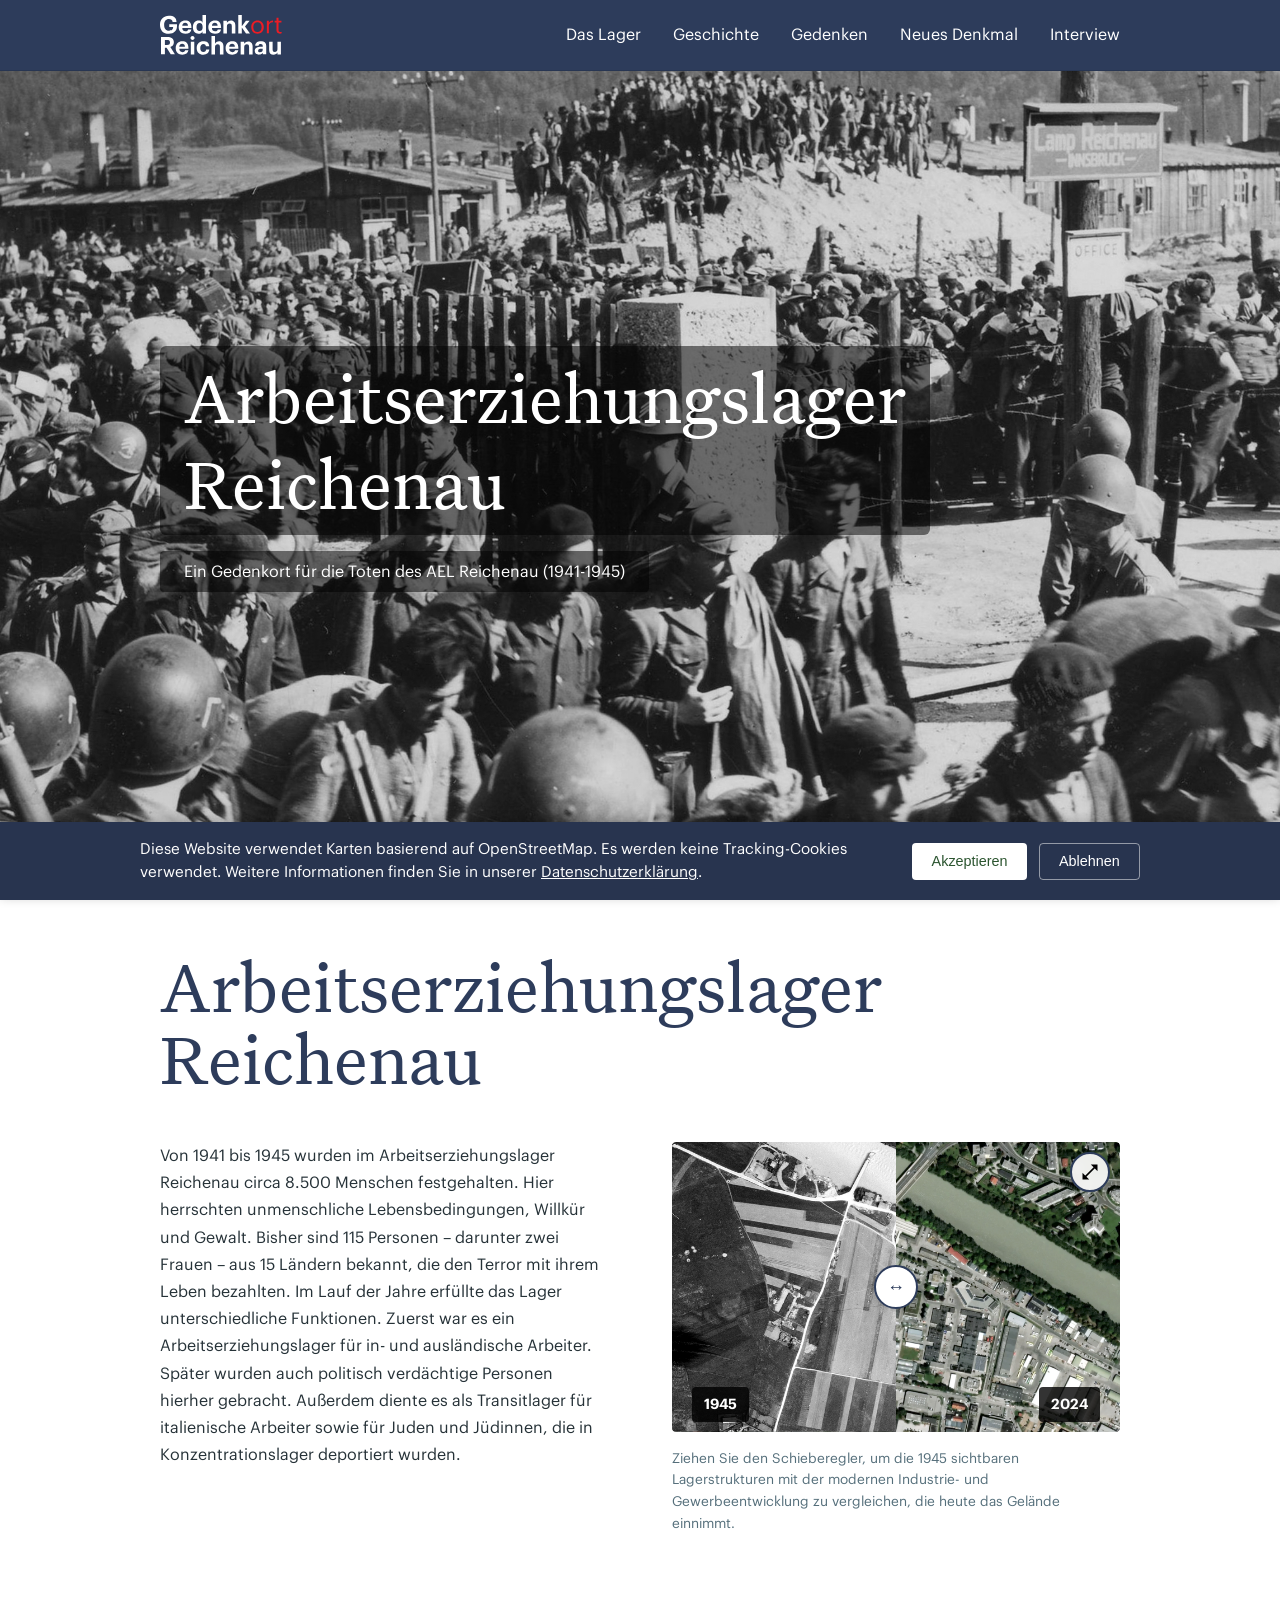
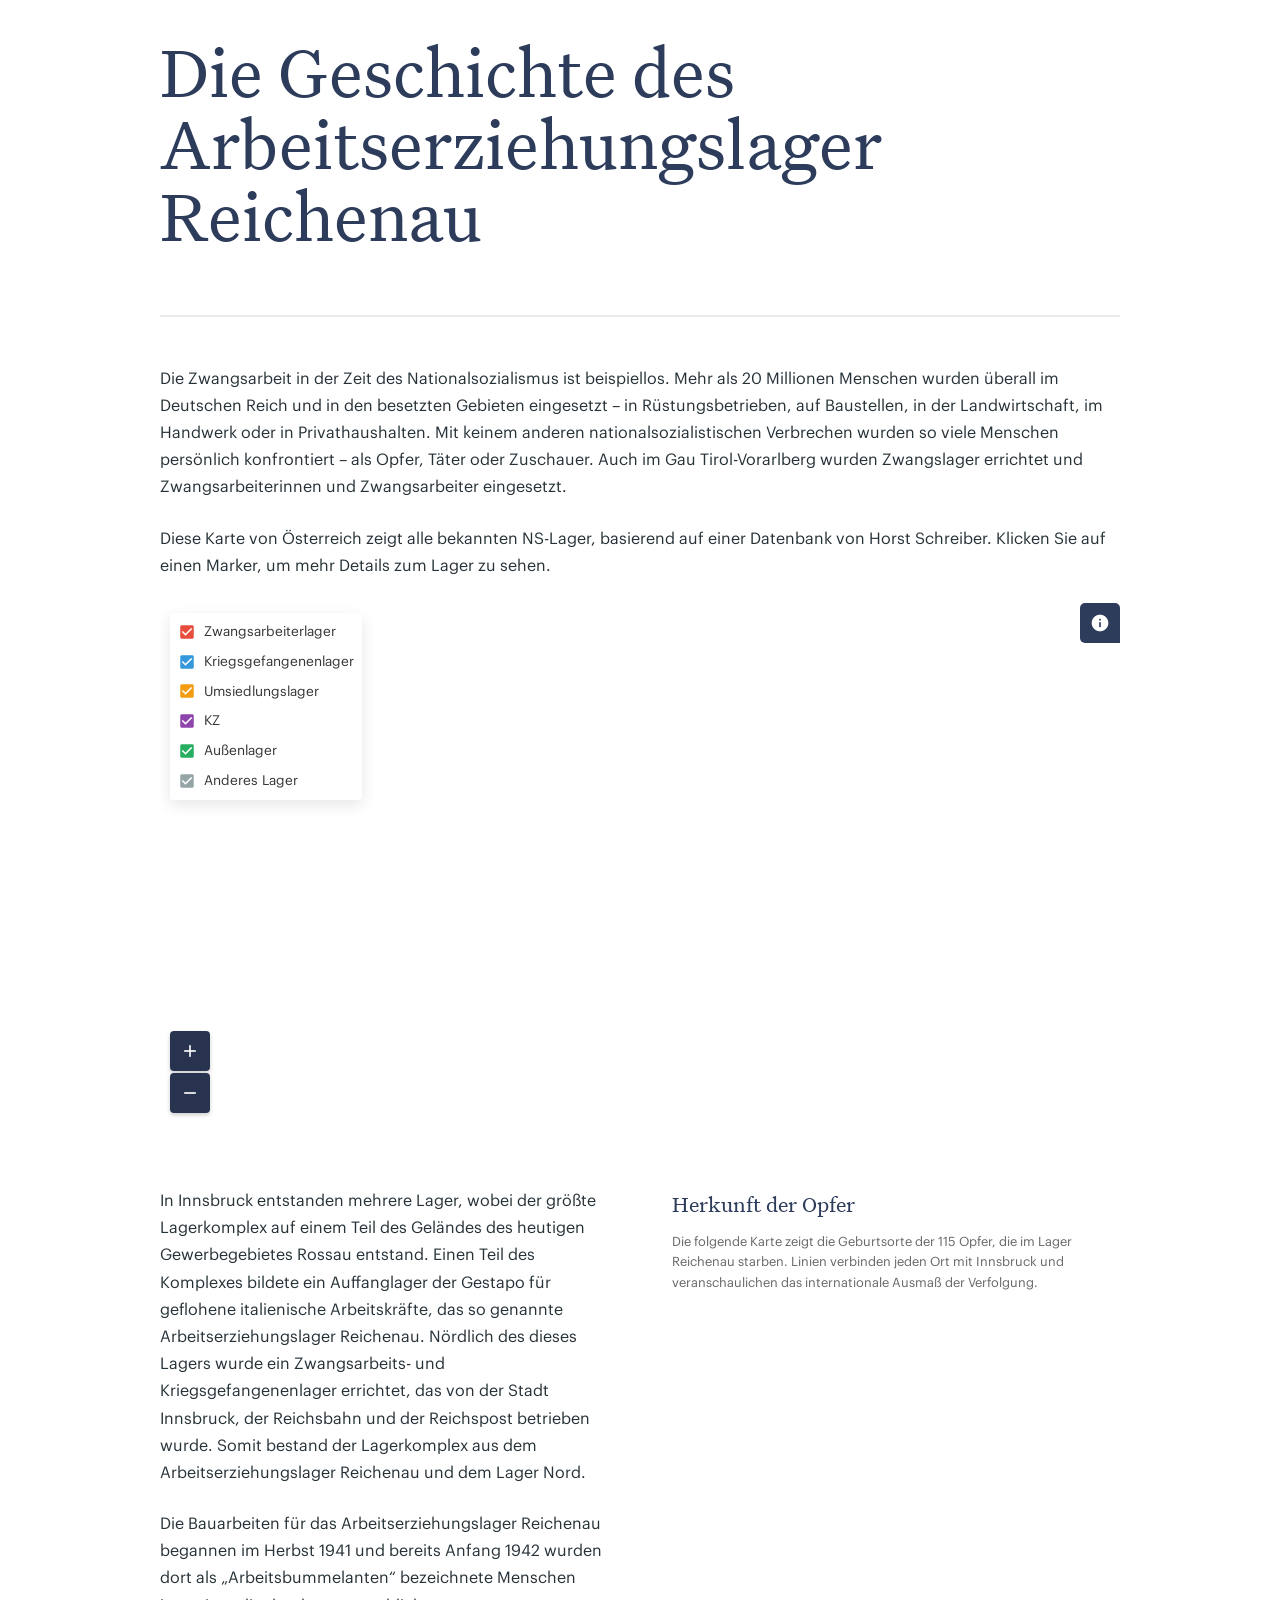
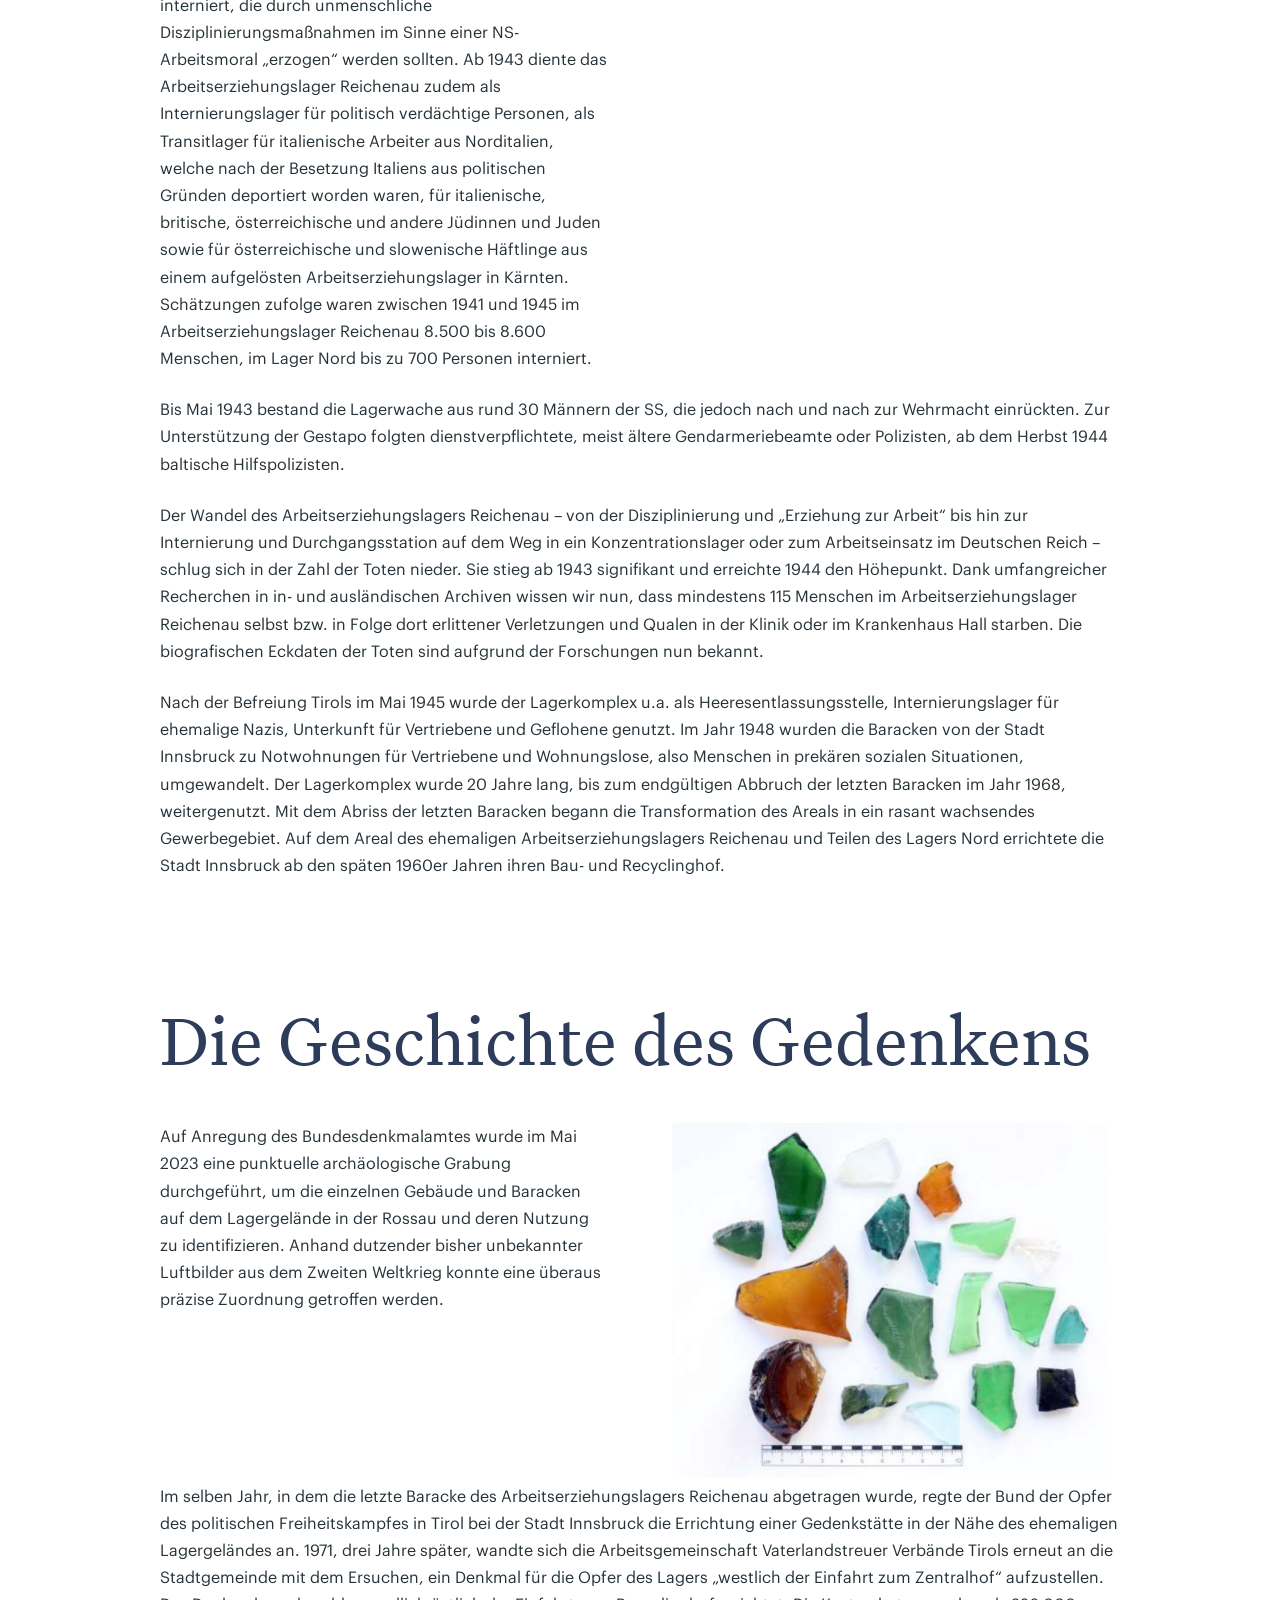
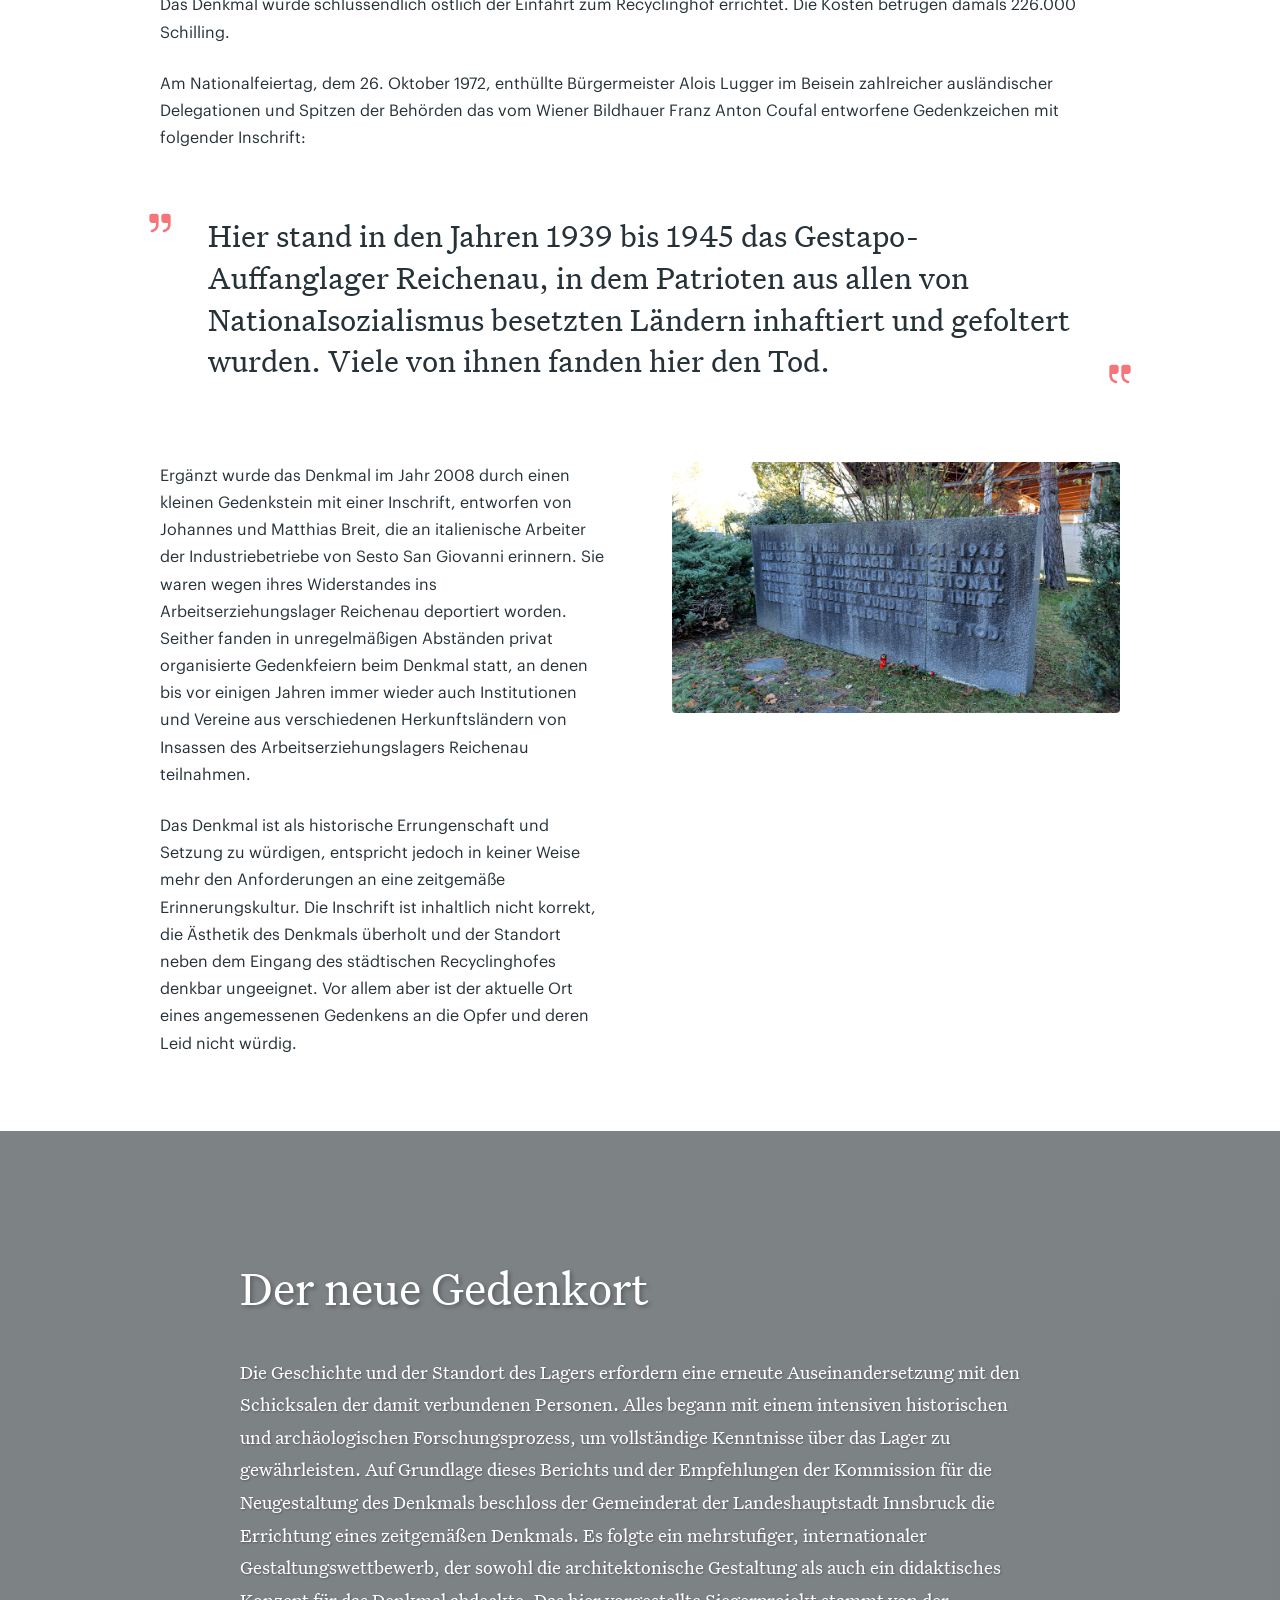
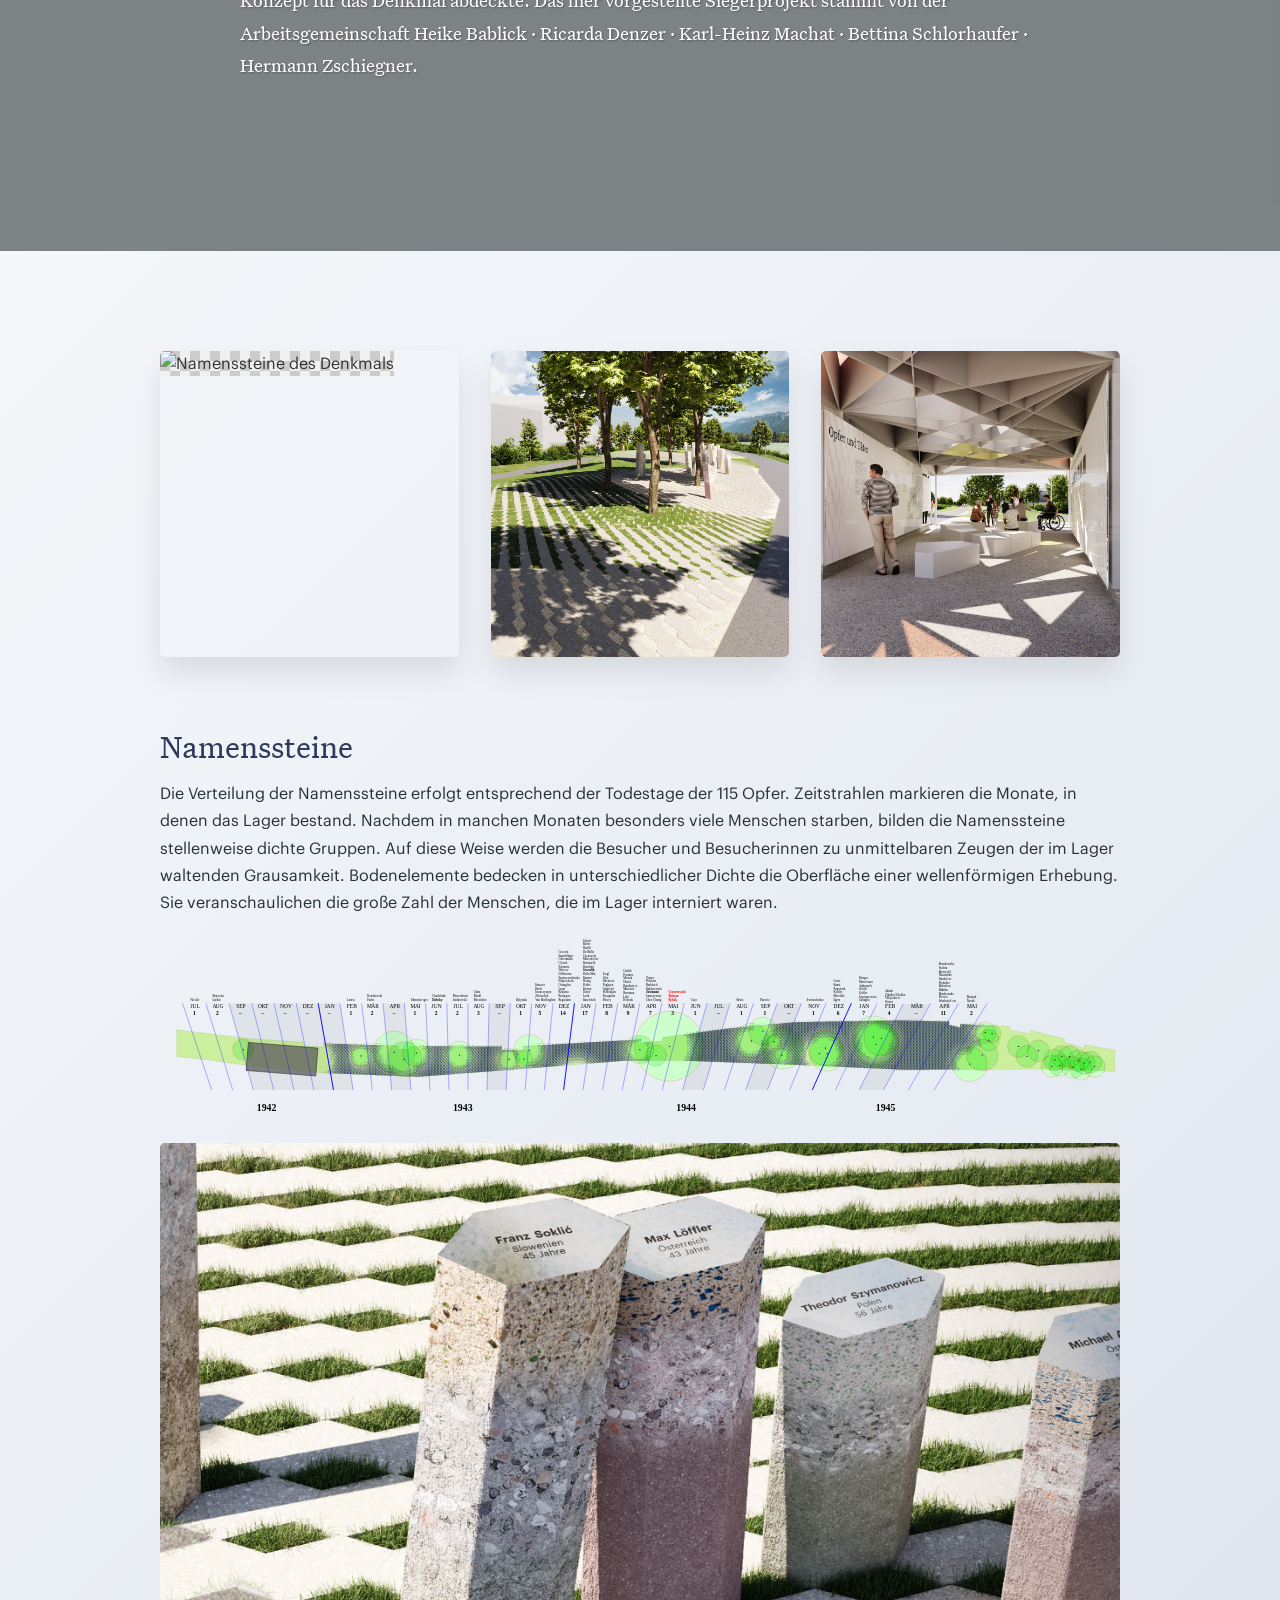
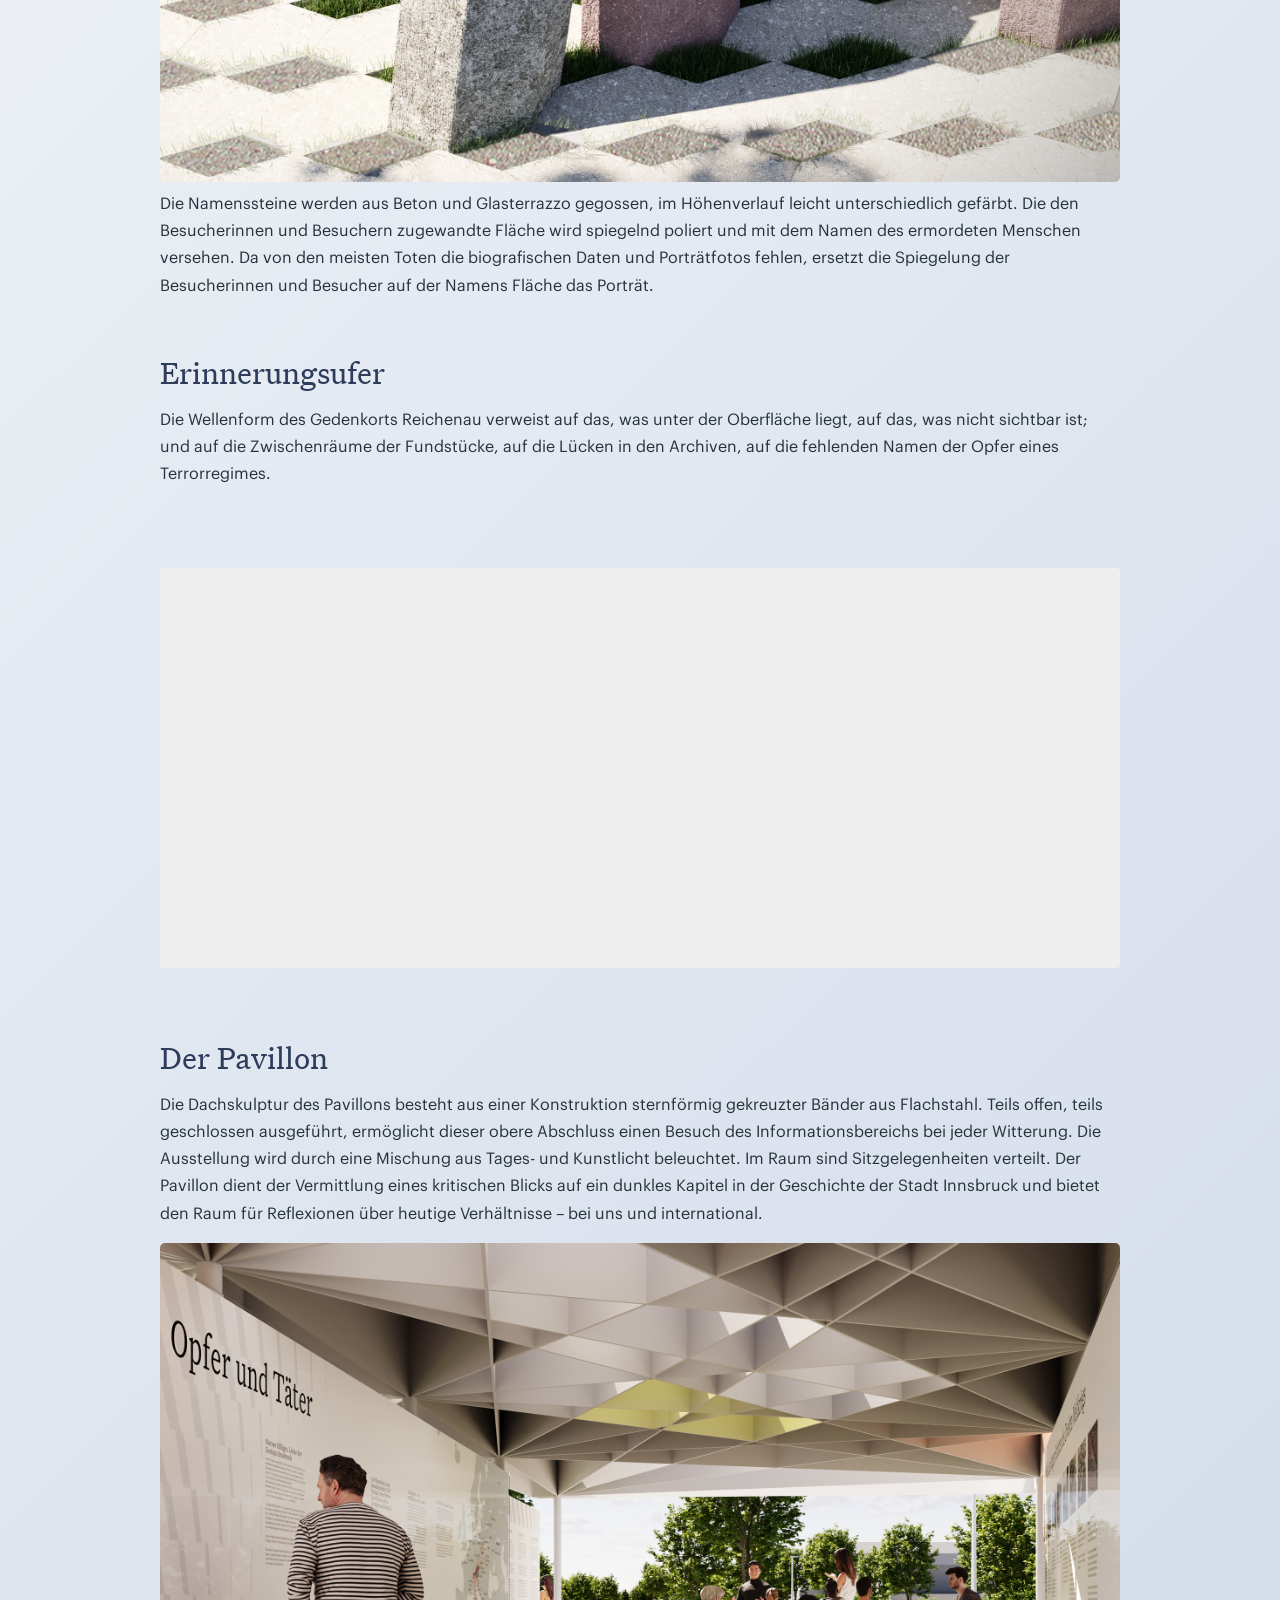
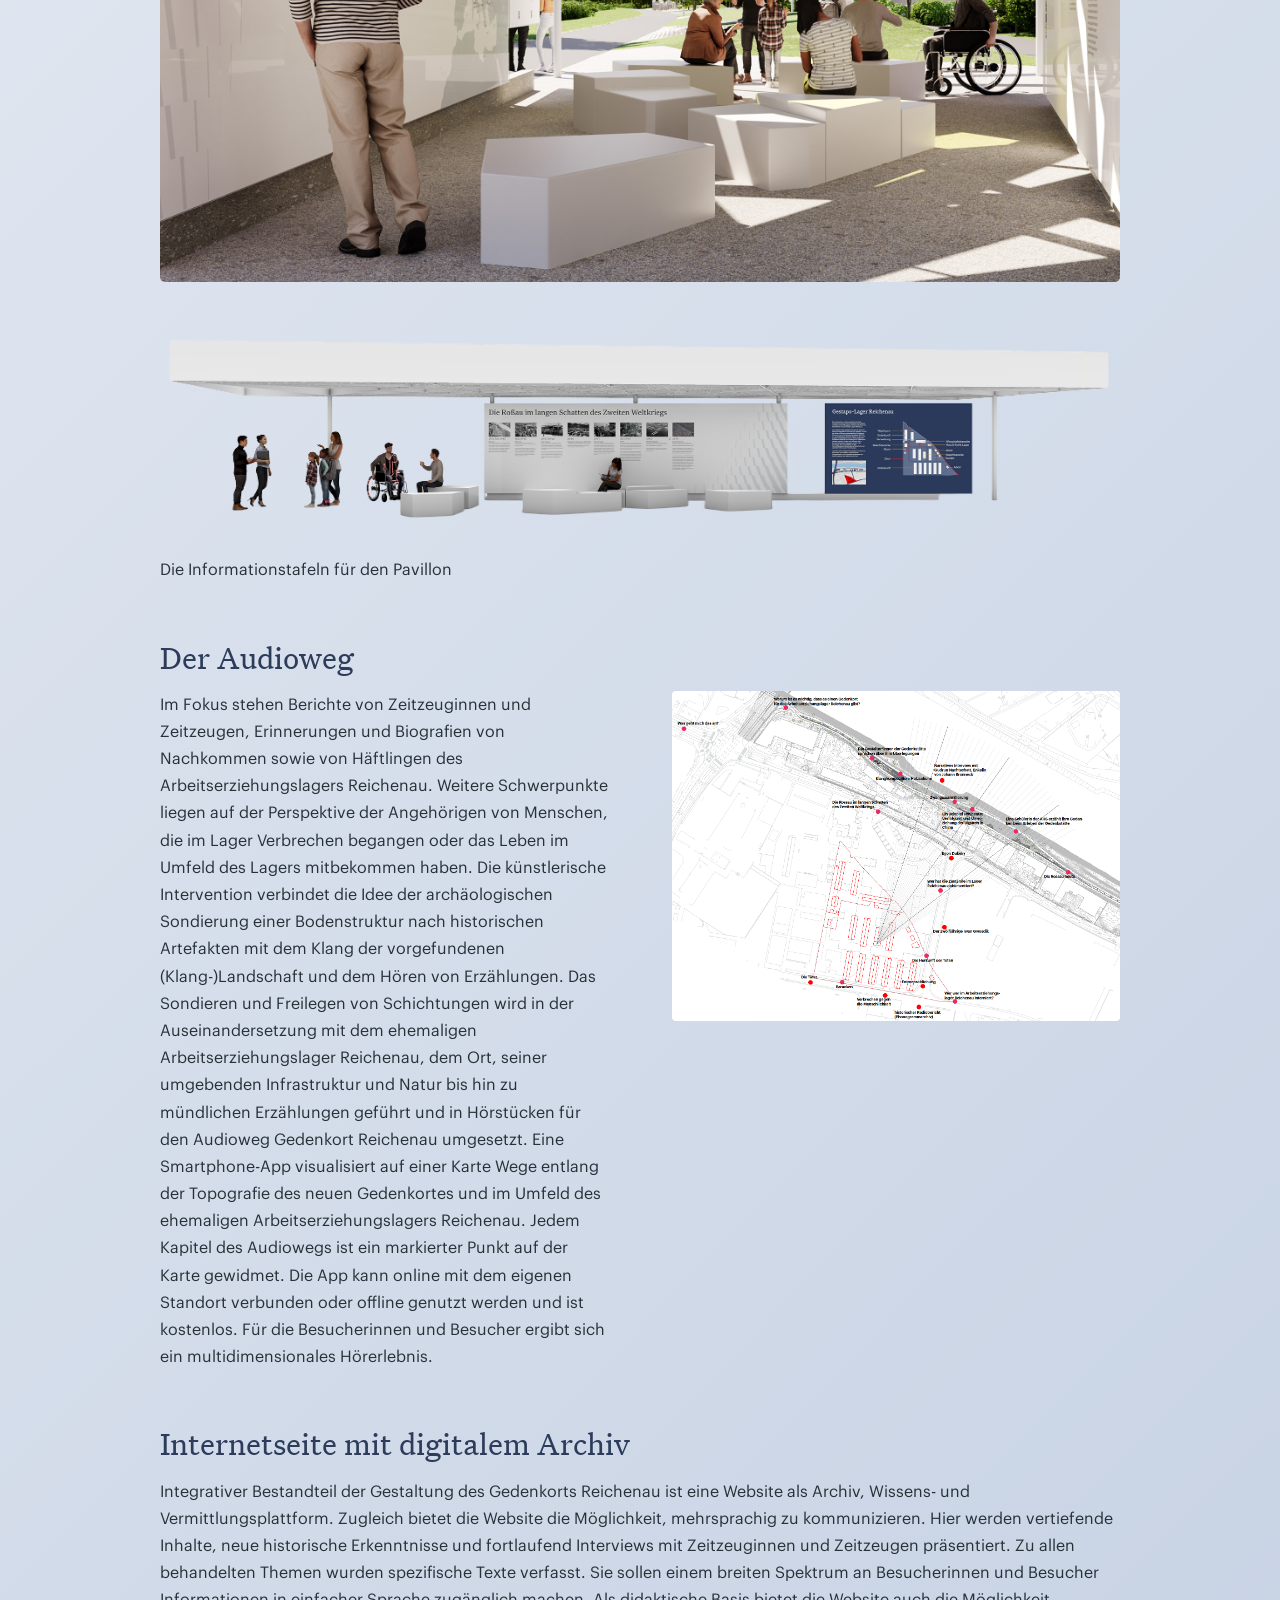
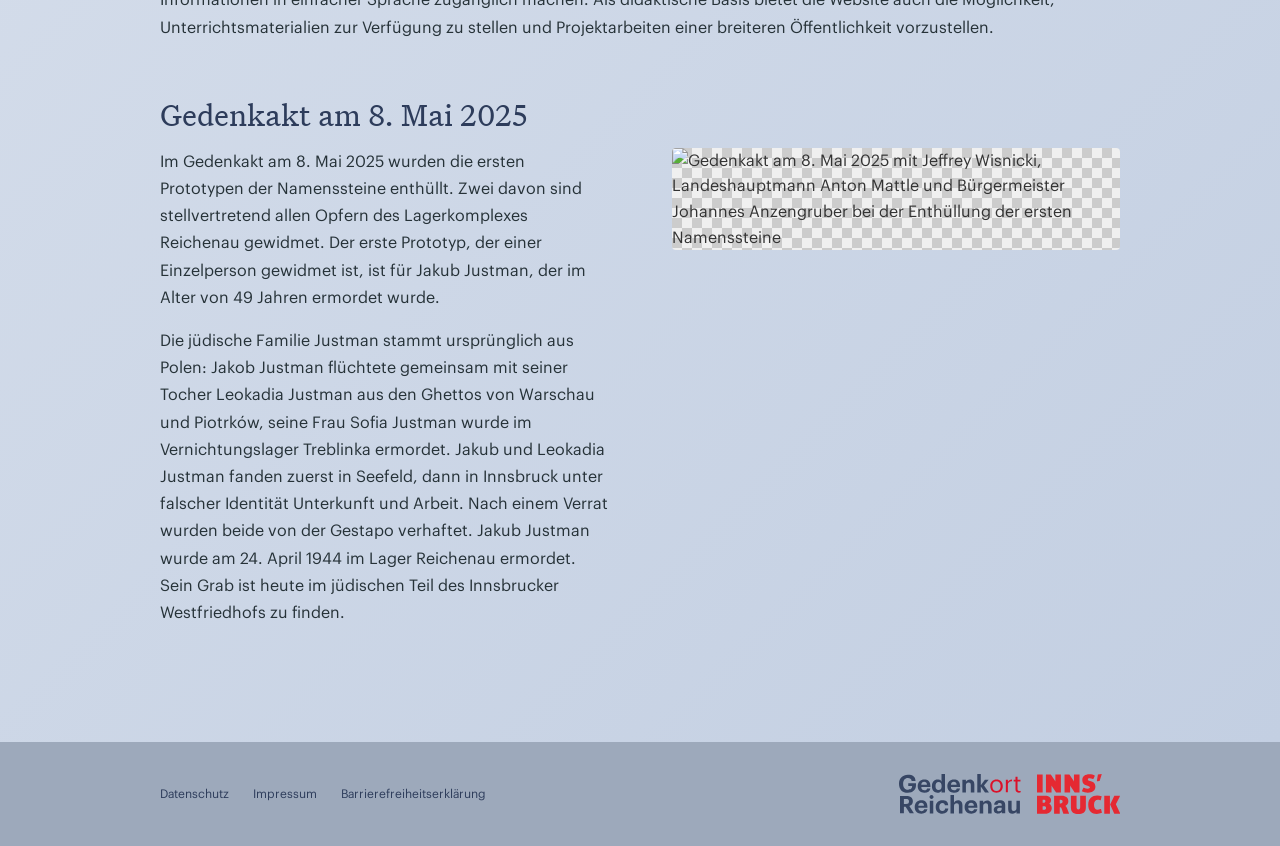
==== index.html @ b0c11a26 "styling changes" ====
<!DOCTYPE html>
<html lang="en">
<head>
    <meta charset="UTF-8">
    <meta name="viewport" content="width=device-width, initial-scale=1.0">
    <title>Gedenkort Reichenau - Arbeitserziehungslager Reichenau</title>
    <meta name="description" content="Gedenkstätte für das Arbeitserziehungslager Reichenau (1941-1945) - Gedenken an die Opfer der nationalsozialistischen Verfolgung in Innsbruck, Österreich.">
    <link rel="icon" type="image/svg+xml" href="assets/favicon.svg">
    <link rel="stylesheet" href="css/styles.css">
    <!-- MapLibre GL JS (open source, cookie-free) -->
    <link href='https://unpkg.com/maplibre-gl@4.1.0/dist/maplibre-gl.css' rel='stylesheet' />
    <script src='https://unpkg.com/maplibre-gl@4.1.0/dist/maplibre-gl.js'></script>
</head>
<body>
    <header class="header">
        <nav class="nav">
            <div class="nav-container">
                <a href="#home" class="logo">
                    <img src="assets/gor-logo-white.svg" alt="Gedenkort Reichenau" class="logo-img">
                </a>
                <ul class="nav-menu">
                    <li><a href="#camp" class="nav-link">Das Lager</a></li>
                    <li><a href="#history" class="nav-link">Geschichte</a></li>
                    <li><a href="#remembrance" class="nav-link">Gedenken</a></li>
                    <li><a href="#memorial" class="nav-link">Neues Denkmal</a></li>
                    <li><a href="interview.html" class="nav-link">Interview</a></li>
                </ul>
                <div class="hamburger" id="hamburger-menu">
                    <span class="material-icons">menu</span>
                </div>
                <!-- Mobile Menu Overlay -->
                <div class="mobile-menu" id="mobile-menu">
                    <button class="mobile-menu-close" id="mobile-menu-close" aria-label="Menü schließen"><span class="material-icons">close</span></button>
                    <ul class="mobile-nav-main">
                        <li><a href="#camp" class="nav-link">Das Lager</a></li>
                        <li><a href="#history" class="nav-link">Geschichte</a></li>
                        <li><a href="#remembrance" class="nav-link">Gedenken</a></li>
                        <li><a href="#memorial" class="nav-link">Neues Denkmal</a></li>
                        <li><a href="interview.html" class="nav-link">Interview</a></li>
                        <li><a href="#memorial" class="nav-link">Neues Denkmal</a></li>
                    </ul>
                    <div class="mobile-nav-footer">
                        <ul class="mobile-footer-links">
                            <li><a href="datenschutz.html">Datenschutz</a></li>
                            <li><a href="impressum.html">Impressum</a></li>
                            <li><a href="barrierefreiheit.html">Barrierefreiheitserklärung</a></li>
                        </ul>
                        <div class="mobile-footer-logos">
                            <img src="assets/gor-logo.svg" alt="GoR Logo" class="footer-logo">
                            <img src="assets/ibk-logo.svg" alt="IBK Logo" class="footer-logo">
                        </div>
                    </div>
                </div>
            </div>
        </nav>
    </header>

    <main>
        <!-- Hero Section -->
        <section id="home" class="hero">
            <div class="container">
                <div class="hero-content">
                    <h1 class="hero-title">Arbeitserziehungslager Reichenau</h1>
                    <p class="hero-subtitle">Ein Gedenkort für die Toten des AEL Reichenau (1941-1945)</p>
                    <!-- <p class="hero-description">Remembering the 8,500 individuals imprisoned and the 114 lives lost at this Nazi camp in Innsbruck, Austria.</p> -->
                    <!-- <button class="cta-button" onclick="scrollToSection('camp')">Learn About the Camp</button> -->
                </div>
            </div>
        </section>

        <!-- Arbeitserziehungslager Reichenau Section -->
        <section id="camp" class="about">
            <div class="container">
                <h2 class="section-title">Arbeitserziehungslager Reichenau</h2>
                <div class="about-content">
                    <div class="about-text">
                        <p>Von 1941 bis 1945 wurden im Arbeitserziehungslager Reichenau circa 8.500 Menschen festgehalten. Hier herrschten unmenschliche Lebensbedingungen, Willkür und Gewalt. Bisher sind 115 Personen – darunter zwei Frauen – aus 15 Ländern bekannt, die den Terror mit ihrem Leben bezahlten. Im Lauf der Jahre erfüllte das Lager unterschiedliche Funktionen. Zuerst war es ein Arbeitserziehungslager für in- und ausländische Arbeiter. Später wurden auch politisch verdächtige Personen hierher gebracht. Außerdem diente es als Transitlager für italienische Arbeiter sowie für Juden und Jüdinnen, die in Konzentrationslager deportiert wurden.</p>
                    </div>
                    <div class="about-image">
                        <div class="image-comparison">
                            <div class="image-comparison-container" style="--range: 50%;">
                                <!-- Image Wrapper (for zoomed mode positioning) -->
                                <div class="image-wrapper">
                                    <!-- Background Image (2024) -->
                                    <div class="image-background">
                                        <img src="assets/Luftbild_2024.jpg" alt="Luftbild des ehemaligen Lagergeländes Reichenau 2024" class="comparison-img">
                                    </div>
                                    
                                    <!-- Foreground Image (1945) -->
                                    <div class="image-foreground">
                                        <img src="assets/Luftbild_1945.jpg" alt="Luftbild des Lagers Reichenau 1945" class="comparison-img">
                                    </div>
                                    
                                    <!-- Range Slider -->
                                    <input class="comparison-slider" type="range" min="0" max="100" step="0.1" value="50" 
                                           oninput="this.closest('.image-comparison-container').style.setProperty('--range', this.value + '%')">
                                    
                                    <!-- Labels -->
                                    <div class="comparison-labels">
                                        <span class="label-before">1945</span>
                                        <span class="label-after">2024</span>
                                    </div>
                                    
                                    <!-- Close Button (only visible when zoomed) -->
                                    <button class="close-button" onclick="toggleZoom()" title="Close">
                                        <span class="material-icons">close</span>
                                    </button>
                                </div>
                                
                                <!-- Zoom Button (only visible when not zoomed) -->
                                <button class="zoom-button" onclick="toggleZoom()" title="Click to enlarge">
                                    <span class="material-icons">open_in_full</span>
                                </button>
                            </div>
                            
                            <!-- Image Description -->
                            <div class="image-description">
                                <p>Ziehen Sie den Schieberegler, um die 1945 sichtbaren Lagerstrukturen mit der modernen Industrie- und Gewerbeentwicklung zu vergleichen, die heute das Gelände einnimmt.</p>
                            </div>
                        </div>
                    </div>
                </div>
            </div>
        </section>

        <!-- History of the Camp Section -->
        <section id="history" class="about">
            <div class="container">
                <h2 class="section-title">Die Geschichte des Arbeitserziehungslager Reichenau</h2>
                <div class="history-detailed">
                    <p>Die Zwangsarbeit in der Zeit des Nationalsozialismus ist beispiellos. Mehr als 20 Millionen Menschen wurden überall im Deutschen Reich und in den besetzten Gebieten eingesetzt – in Rüstungsbetrieben, auf Baustellen, in der Landwirtschaft, im Handwerk oder in Privathaushalten. Mit keinem anderen nationalsozialistischen Verbrechen wurden so viele Menschen persönlich konfrontiert – als Opfer, Täter oder Zuschauer. Auch im Gau Tirol-Vorarlberg wurden Zwangslager errichtet und Zwangsarbeiterinnen und Zwangsarbeiter eingesetzt.</p>
                    <p>Diese Karte von Österreich zeigt alle bekannten NS-Lager, basierend auf einer Datenbank von Horst Schreiber. Klicken Sie auf einen Marker, um mehr Details zum Lager zu sehen.</p>
                    
                    <!-- Historical Context Map -->
                    <div id="map-container">
                        <!-- Filter Controls -->
                        <div id="map-controls" class="map-controls">
                            <button id="filter-toggle-btn" class="filter-toggle-btn" aria-label="Toggle filters">
                                <span class="material-icons">filter_list</span>
                            </button>
                            <div class="checkbox-group">
                                <label class="checkbox-label">
                                    <input type="checkbox" id="toggle-zwangsarbeiterlager" checked>
                                    <span class="material-icons checkmark zwangsarbeiterlager">check_box</span>
                                    Zwangsarbeiterlager
                                </label>
                                <label class="checkbox-label">
                                    <input type="checkbox" id="toggle-kriegsgefangenenlager" checked>
                                    <span class="material-icons checkmark kriegsgefangenenlager">check_box</span>
                                    Kriegsgefangenenlager
                                </label>
                                <label class="checkbox-label">
                                    <input type="checkbox" id="toggle-umsiedlungslager" checked>
                                    <span class="material-icons checkmark umsiedlungslager">check_box</span>
                                    Umsiedlungslager
                                </label>
                                <label class="checkbox-label">
                                    <input type="checkbox" id="toggle-kz" checked>
                                    <span class="material-icons checkmark kz">check_box</span>
                                    KZ
                                </label>
                                <label class="checkbox-label">
                                    <input type="checkbox" id="toggle-aussenlager" checked>
                                    <span class="material-icons checkmark aussenlager">check_box</span>
                                    Außenlager
                                </label>
                                <label class="checkbox-label">
                                    <input type="checkbox" id="toggle-anderes-lager" checked>
                                    <span class="material-icons checkmark anderes-lager">check_box</span>
                                    Anderes Lager
                                </label>
                            </div>
                        </div>

                        <!-- Map Display -->
                        <div id="mapbox-map"></div>

                        <!-- Zoom Controls -->
                        <div class="map-zoom-controls">
                            <button id="zoom-in-btn" class="zoom-btn" aria-label="Zoom in">
                                <span class="material-icons">add</span>
                            </button>
                            <button id="zoom-out-btn" class="zoom-btn" aria-label="Zoom out">
                                <span class="material-icons">remove</span>
                            </button>
                        </div>

                        <!-- Sidebar -->
                        <div id="map-sidebar" class="map-sidebar collapsed">
                            <div id="sidebar-toggle" class="sidebar-toggle">
                                <span class="material-icons">info</span>
                            </div>
                            <div id="sidebar-content" class="sidebar-content">
                                <button id="sidebar-close-btn" class="sidebar-close-btn" aria-label="Close sidebar">
                                    <span class="material-icons">close</span>
                                </button>
                                <div id="camp-details">
                                    <p>Klicken Sie auf einen Lager-Marker, um detaillierte Informationen anzuzeigen.</p>
                                </div>
                            </div>
                        </div>
                    </div>
                    
                    <div class="about-content">
                        <div class="about-text">
                            <p>In Innsbruck entstanden mehrere Lager, wobei der größte Lagerkomplex auf einem Teil des Geländes des heutigen Gewerbegebietes Rossau entstand. Einen Teil des Komplexes bildete ein Auffanglager der Gestapo für geflohene italienische Arbeitskräfte, das so genannte Arbeitserziehungslager Reichenau. Nördlich des dieses Lagers wurde ein Zwangsarbeits- und Kriegsgefangenenlager errichtet, das von der Stadt Innsbruck, der Reichsbahn und der Reichspost betrieben wurde. Somit bestand der Lagerkomplex aus dem Arbeitserziehungslager Reichenau und dem Lager Nord.</p>
                            
                            <p>Die Bauarbeiten für das Arbeitserziehungslager Reichenau begannen im Herbst 1941 und bereits Anfang 1942 wurden dort als „Arbeitsbummelanten“ bezeichnete Menschen interniert, die durch unmenschliche Disziplinierungsmaßnahmen im Sinne einer NS-Arbeitsmoral „erzogen“ werden sollten. Ab 1943 diente das Arbeitserziehungslager Reichenau zudem als Internierungslager für politisch verdächtige Personen, als Transitlager für italienische Arbeiter aus Norditalien, welche nach der Besetzung Italiens aus politischen Gründen deportiert worden waren, für italienische, britische, österreichische und andere Jüdinnen und Juden sowie für österreichische und slowenische Häftlinge aus einem aufgelösten Arbeitserziehungslager in Kärnten. Schätzungen zufolge waren zwischen 1941 und 1945 im Arbeitserziehungslager Reichenau 8.500 bis 8.600 Menschen, im Lager Nord bis zu 700 Personen interniert.</p>
                        </div>
                        
                        <!-- Birthplaces Map -->
                        <div class="birthplaces-map-container">
                            <h3>Herkunft der Opfer</h3>
                            <p>Die folgende Karte zeigt die Geburtsorte der 115 Opfer, die im Lager Reichenau starben. Linien verbinden jeden Ort mit Innsbruck und veranschaulichen das internationale Ausmaß der Verfolgung.</p>
                            <div id="birthplaces-map"></div>
                        </div>
                    </div>
                    
                    <!-- Guards and Camp Operations Section -->
                    <p>Bis Mai 1943 bestand die Lagerwache aus rund 30 Männern der SS, die jedoch nach und nach zur Wehrmacht einrückten. Zur Unterstützung der Gestapo folgten dienstverpflichtete, meist ältere Gendarmeriebeamte oder Polizisten, ab dem Herbst 1944 baltische Hilfspolizisten.</p>

                    <p>Der Wandel des Arbeitserziehungslagers Reichenau – von der Disziplinierung und „Erziehung zur Arbeit“ bis hin zur Internierung und Durchgangsstation auf dem Weg in ein Konzentrationslager oder zum Arbeitseinsatz im Deutschen Reich – schlug sich in der Zahl der Toten nieder. Sie stieg ab 1943 signifikant und erreichte 1944 den Höhepunkt. Dank umfangreicher Recherchen in in- und ausländischen Archiven wissen wir nun, dass mindestens 115 Menschen im Arbeitserziehungslager Reichenau selbst bzw. in Folge dort erlittener Verletzungen und Qualen in der Klinik oder im Krankenhaus Hall starben. Die biografischen Eckdaten der Toten sind aufgrund der Forschungen nun bekannt.</p>
                    
                    <div class="remembrance-content">
                        <p>Nach der Befreiung Tirols im Mai 1945 wurde der Lagerkomplex u.a. als Heeresentlassungsstelle, Internierungslager für ehemalige Nazis, Unterkunft für Vertriebene und Geflohene genutzt. Im Jahr 1948 wurden die Baracken von der Stadt Innsbruck zu Notwohnungen für Vertriebene und Wohnungslose, also Menschen in prekären sozialen Situationen, umgewandelt. Der Lagerkomplex wurde 20 Jahre lang, bis zum endgültigen Abbruch der letzten Baracken im Jahr 1968, weitergenutzt. Mit dem Abriss der letzten Baracken begann die Transformation des Areals in ein rasant wachsendes Gewerbegebiet. Auf dem Areal des ehemaligen Arbeitserziehungslagers Reichenau und Teilen des Lagers Nord errichtete die Stadt Innsbruck ab den späten 1960er Jahren ihren Bau- und Recyclinghof.</p>
                    </div>
                </div>
            </div>
        </section>

        <!-- History of Remembrance Section -->
        <section id="remembrance" class="about">
            <div class="container">
                <h2 class="section-title">Die Geschichte des Gedenkens</h2>
                <div class="remembrance-content">
                    <div class="about-content">
                        <div class="about-text">
                            <p>Auf Anregung des Bundesdenkmalamtes wurde im Mai 2023 eine punktuelle archäologische Grabung durchgeführt, um die einzelnen Gebäude und Baracken auf dem Lagergelände in der Rossau und deren Nutzung zu identifizieren. Anhand dutzender bisher unbekannter Luftbilder aus dem Zweiten Weltkrieg konnte eine überaus präzise Zuordnung getroffen werden.</p>
                        </div>
                        <div class="about-image">
                            <div class="zoomable-image-container">
                                <img src="assets/Glasscherben.png" alt="Archäologische Funde und Glasscherben aus der Grabung 2023 auf dem Rossau-Lagergelände" class="zoomable-image">
                            </div>
                        </div>
                    </div>
                    
                    <div class="remembrance-text">
                        
                        <p>Im selben Jahr, in dem die letzte Baracke des Arbeitserziehungslagers Reichenau abgetragen wurde, regte der Bund der Opfer des politischen Freiheitskampfes in Tirol bei der Stadt Innsbruck die Errichtung einer Gedenkstätte in der Nähe des ehemaligen Lagergeländes an. 1971, drei Jahre später, wandte sich die Arbeitsgemeinschaft Vaterlandstreuer Verbände Tirols erneut an die Stadtgemeinde mit dem Ersuchen, ein Denkmal für die Opfer des Lagers „westlich der Einfahrt zum Zentralhof“ aufzustellen. Das Denkmal wurde schlussendlich östlich der Einfahrt zum Recyclinghof errichtet. Die Kosten betrugen damals 226.000 Schilling. </p>
                        
                        <p>Am Nationalfeiertag, dem 26. Oktober 1972, enthüllte Bürgermeister Alois Lugger im Beisein zahlreicher ausländischer Delegationen und Spitzen der Behörden das vom Wiener Bildhauer Franz Anton Coufal entworfene Gedenkzeichen mit folgender Inschrift:</p>
                        
                        <blockquote class="memorial-inscription">
                            <p>Hier stand in den Jahren 1939 bis 1945 das Gestapo- Auffanglager Reichenau, in dem Patrioten aus allen von NationaIsozialismus besetzten Ländern inhaftiert und gefoltert wurden. Viele von ihnen fanden hier den Tod.</p>
                        </blockquote>
                       
                        <div class="about-content">
                            <div class="about-text">
                                <p>Ergänzt wurde das Denkmal im Jahr 2008 durch einen kleinen Gedenkstein mit einer Inschrift, entworfen von Johannes und Matthias Breit, die an italienische Arbeiter der Industriebetriebe von Sesto San Giovanni erinnern. Sie waren wegen ihres Widerstandes ins Arbeitserziehungslager Reichenau deportiert worden. Seither fanden in unregelmäßigen Abständen privat organisierte Gedenkfeiern beim Denkmal statt, an denen bis vor einigen Jahren immer wieder auch Institutionen und Vereine aus verschiedenen Herkunftsländern von Insassen des Arbeitserziehungslagers Reichenau teilnahmen.</p>
                                
                                <p>Das Denkmal ist als historische Errungenschaft und Setzung zu würdigen, entspricht jedoch in keiner Weise mehr den Anforderungen an eine zeitgemäße Erinnerungskultur. Die Inschrift ist inhaltlich nicht korrekt, die Ästhetik des Denkmals überholt und der Standort neben dem Eingang des städtischen Recyclinghofes denkbar ungeeignet. Vor allem aber ist der aktuelle Ort eines angemessenen Gedenkens an die Opfer und deren Leid nicht würdig.</p>
                            </div>
                            <div class="about-image">
                                <div class="zoomable-image-container">
                                    <img src="assets/gedenkstein.jpg" alt="Gedenkstein von 2008 zur Erinnerung an italienische Arbeiter aus Sesto San Giovanni" class="zoomable-image">
                                </div>
                            </div>
                        </div>
                    </div>
                </div>
            </div>
        </section>

        <!-- The New Memorial Section -->
        <section id="memorial" class="memorial-hero">
            <div class="container">
                <div class="memorial-hero-content">
                    <h2 class="section-title">Der neue Gedenkort</h2>
                    <p class="section-intro">Die Geschichte und der Standort des Lagers erfordern eine erneute Auseinandersetzung mit den Schicksalen der damit verbundenen Personen. Alles begann mit einem intensiven historischen und archäologischen Forschungsprozess, um vollständige Kenntnisse über das Lager zu gewährleisten. Auf Grundlage dieses Berichts und der Empfehlungen der Kommission für die Neugestaltung des Denkmals beschloss der Gemeinderat der Landeshauptstadt Innsbruck die Errichtung eines zeitgemäßen Denkmals. Es folgte ein mehrstufiger, internationaler Gestaltungswettbewerb, der sowohl die architektonische Gestaltung als auch ein didaktisches Konzept für das Denkmal abdeckte. Das hier vorgestellte Siegerprojekt stammt von der Arbeitsgemeinschaft Heike Bablick · Ricarda Denzer · Karl-Heinz Machat · Bettina Schlorhaufer · Hermann Zschiegner.</p>
                </div>
            </div>
        </section>

        <!-- Memorial Gallery Section -->
        <section class="gallery">
            <div class="container">
                <div class="gallery-grid">
                    <div class="gallery-item">
                        <img src="assets/Namestone_1.jpg" alt="Namenssteine des Denkmals" class="gallery-img">
                        <div class="gallery-overlay">
                            <h3>Namenssteine</h3>
                            <p>Betonstelen markieren die Todestage der 115 Opfer entlang einer Zeitachse</p>
                        </div>
                    </div>
                    <div class="gallery-item">
                        <img src="assets/Namestone_3.jpg" alt="Erinnerungsufer" class="gallery-img">
                        <div class="gallery-overlay">
                            <h3>Erinnerungsufer</h3>
                            <p>Wellenförmige Erhebung, die die große Zahl der internierten Menschen veranschaulicht</p>
                        </div>
                    </div>
                    <div class="gallery-item">
                        <img src="assets/pavilion-1.jpg" alt="Pavillon des Denkmals" class="gallery-img">
                        <div class="gallery-overlay">
                            <h3>Der Pavillon</h3>
                            <p>Ausstellungsraum mit den Maßen, die an die Baracken aus der NS-Zeit erinnern</p>
                        </div>
                    </div>
                </div>
                
                <div class="memorial-details">
                    <div class="memorial-feature">
                        <h3>Namenssteine</h3>
                        <!-- Timeline (Zeitstrahlen) -->
                        <p>Die Verteilung der Namenssteine erfolgt entsprechend der Todestage der 115 Opfer. Zeitstrahlen markieren die Monate, in denen das Lager bestand. Nachdem in manchen Monaten besonders viele Menschen starben, bilden die Namenssteine stellenweise dichte Gruppen. Auf diese Weise werden die Besucher und Besucherinnen zu unmittelbaren Zeugen der im Lager waltenden Grausamkeit. Bodenelemente bedecken in unterschiedlicher Dichte die Oberfläche einer wellenförmigen Erhebung. Sie veranschaulichen die große Zahl der Menschen, die im Lager interniert waren.</p>
                        <div class="memorial-feature">
                            <img src="assets/Zeitstrahlen.svg" alt="Zeitstrahl der chronologischen Entwicklung des Arbeitserziehungslagers Reichenau von 1941 bis 1945" class="memorial-img">
                            <!-- <p class="memorial-caption">Chronological timeline (Zeitstrahlen) of the Reichenau Labor Education Camp operations and key events from 1941 to 1945</p> -->
                        </div>
                        <img src="assets/Namestone-detail.jpg" alt="Namenssteine" class="memorial-img">
                        <p class="memorial-caption">Die Namenssteine werden aus Beton und Glasterrazzo gegossen, im Höhenverlauf leicht unterschiedlich gefärbt. Die den Besucherinnen und Besuchern zugewandte Fläche wird spiegelnd poliert und mit dem Namen des ermordeten Menschen versehen. Da von den meisten Toten die biografischen Daten und Porträtfotos fehlen, ersetzt die Spiegelung der Besucherinnen und Besucher auf der Namens Fläche das Porträt.</p>
                    </div>
                    <div class="memorial-feature">
                        <h3>Erinnerungsufer</h3>
                        <p>Die Wellenform des Gedenkorts Reichenau verweist auf das, was unter der Oberfläche liegt, auf das, was nicht sichtbar ist; und auf die Zwischenräume der Fundstücke, auf die Lücken in den Archiven, auf die fehlenden Namen der Opfer eines Terrorregimes.
</p>
                    </div>

                    <!-- Landscape Pattern Animation -->
                    <div class="memorial-feature">
                        <div class="landscape-pattern-container">
                            <canvas id="landscapePatternCanvas" class="landscape-pattern-canvas"></canvas>
                            <!-- <div class="pattern-overlay">
                                <h4>Memorial Landscape Pattern</h4>
                                <p>Animated tiles representing the memorial's wave-shaped terrain</p>
                            </div> -->
                        </div>
                    </div>
                    <div class="memorial-feature">
                        <h3>Der Pavillon</h3>
                        <p>Die Dachskulptur des Pavillons besteht aus einer Konstruktion sternförmig gekreuzter Bänder aus Flachstahl. Teils offen, teils geschlossen ausgeführt, ermöglicht dieser obere Abschluss einen Besuch des Informationsbereichs bei jeder Witterung. Die Ausstellung wird durch eine Mischung aus Tages- und Kunstlicht beleuchtet. Im Raum sind Sitzgelegenheiten verteilt. Der Pavillon dient der Vermittlung eines kritischen Blicks auf ein dunkles Kapitel in der Geschichte der Stadt Innsbruck und bietet den Raum für Reflexionen über heutige Verhältnisse – bei uns und international.</p>
                        <img src="assets/pavilion-detail.jpg" alt="Der Pavillon" class="memorial-img">
                        <!-- <p class="memorial-caption">The Pavillio description here</p> -->
                        <img src="assets/Infopanel_C_Ansicht.png" alt="Die Informationstafeln" class="memorial-img transparent-img">
                        <p class="memorial-caption">Die Informationstafeln für den Pavillon</p>
                    </div>
                    
                    <div class="memorial-feature">
                        <h3>Der Audioweg</h3>
                        <div class="about-content">
                            <div class="about-text">
                                <p>Im Fokus stehen Berichte von Zeitzeuginnen und Zeitzeugen, Erinnerungen und Biografien von Nachkommen sowie von Häftlingen des Arbeitserziehungslagers Reichenau. Weitere Schwerpunkte liegen auf der Perspektive der Angehörigen von Menschen, die im Lager Verbrechen begangen oder das Leben im Umfeld des Lagers mitbekommen haben. Die künstlerische Intervention verbindet die Idee der archäologischen Sondierung einer Bodenstruktur nach historischen Artefakten mit dem Klang der vorgefundenen (Klang-)Landschaft und dem Hören von Erzählungen. Das Sondieren und Freilegen von Schichtungen wird in der Auseinandersetzung mit dem ehemaligen Arbeitserziehungslager Reichenau, dem Ort, seiner umgebenden Infrastruktur und Natur bis hin zu mündlichen Erzählungen geführt und in Hörstücken für den Audioweg Gedenkort Reichenau umgesetzt. Eine Smartphone-App visualisiert auf einer Karte Wege entlang der Topografie des neuen Gedenkortes und im Umfeld des ehemaligen Arbeitserziehungslagers Reichenau. Jedem Kapitel des Audiowegs ist ein markierter Punkt auf der Karte gewidmet. Die App kann online mit dem eigenen Standort verbunden oder offline genutzt werden und ist kostenlos. Für die Besucherinnen und Besucher ergibt sich ein multidimensionales Hörerlebnis.</p>
                            </div>
                            <div class="about-image">
                                <div class="zoomable-image-container">
                                    <img src="assets/Audio-Walk.png" alt="Audioweg-Oberfläche mit interaktiver Karte und Hörerlebnis für den Gedenkort Reichenau" class="zoomable-image">
                                </div>
                            </div>
                        </div>
                    </div>
                    
                    <div class="memorial-feature">
                        <h3>Internetseite mit digitalem Archiv</h3>
                        <p>Integrativer Bestandteil der Gestaltung des Gedenkorts Reichenau ist eine Website als Archiv, Wissens- und Vermittlungsplattform. Zugleich bietet die Website die Möglichkeit, mehrsprachig zu kommunizieren. Hier werden vertiefende Inhalte, neue historische Erkenntnisse und fortlaufend Interviews mit Zeitzeuginnen und Zeitzeugen präsentiert. Zu allen behandelten Themen wurden spezifische Texte verfasst. Sie sollen einem breiten Spektrum an Besucherinnen und Besucher Informationen in einfacher Sprache zugänglich machen. Als didaktische Basis bietet die Website auch die Möglichkeit, Unterrichtsmaterialien zur Verfügung zu stellen und Projektarbeiten einer breiteren Öffentlichkeit vorzustellen.</p>
                    </div>
                    
                    <div class="memorial-feature">
                        <h3>Gedenkakt am 8. Mai 2025</h3>
                        <div class="about-content">
                            <div class="about-text">
                                <p>Im Gedenkakt am 8. Mai 2025 wurden die ersten Prototypen der Namenssteine enthüllt. Zwei davon sind stellvertretend allen Opfern des Lagerkomplexes Reichenau gewidmet. Der erste Prototyp, der einer Einzelperson gewidmet ist, ist für Jakub Justman, der im Alter von 49 Jahren ermordet wurde.</p>
                                
                                <p>Die jüdische Familie Justman stammt ursprünglich aus Polen: Jakob Justman flüchtete gemeinsam mit seiner Tocher Leokadia Justman aus den Ghettos von Warschau und Piotrków, seine Frau Sofia Justman wurde im Vernichtungslager Treblinka ermordet. Jakub und Leokadia Justman fanden zuerst in Seefeld, dann in Innsbruck unter falscher Identität Unterkunft und Arbeit. Nach einem Verrat wurden beide von der Gestapo verhaftet. Jakub Justman wurde am 24. April 1944 im Lager Reichenau ermordet. Sein Grab ist heute im jüdischen Teil des Innsbrucker Westfriedhofs zu finden.</p>
                            </div>
                            <div class="about-image">
                                <div class="zoomable-image-container">
                                    <img src="assets/groundbreaking2.jpg" alt="Gedenkakt am 8. Mai 2025 mit Jeffrey Wisnicki, Landeshauptmann Anton Mattle und Bürgermeister Johannes Anzengruber bei der Enthüllung der ersten Namenssteine" class="zoomable-image">
                                </div>
                            </div>
                        </div>
                    </div>
                </div>
            </div>
        </section>
    </main>

    <!-- Impressum Modal -->
    <div id="impressum-modal" class="impressum-modal">
        <div class="impressum-content">
            <button class="impressum-close" onclick="closeImpressum()">
                <span class="material-icons">close</span>
            </button>
            <h2>Impressum</h2>
            <div class="impressum-body">
                <p><strong>Landeshauptstadt Innsbruck</strong></p>
                <p>Magistratsabteilung V - Kultur<br>
                Herzog-Friedrich-Straße 21<br>
                6020 Innsbruck<br>
                Telefon: +43 (0) 512 53 60-0</p>
                <p>Datenverarbeitungsnummer (DVR): 0059331<br>
                Umsatzsteueridentifikationsnummer (UID): ATU 36832905<br>
                Tiroler Sparkasse Bank-AG<br>
                IBAN: AT20 2050 3033 0192 0330<br>
                BIC: SPIHAT22XX</p>
            </div>
        </div>
    </div>

    <!-- Cookie Consent Banner -->
    <div id="cookie-consent" class="cookie-consent" style="display: none;">
        <div class="cookie-content">
            <p>Diese Website verwendet Karten basierend auf OpenStreetMap. Es werden keine Tracking-Cookies verwendet. Weitere Informationen finden Sie in unserer <a href="datenschutz.html">Datenschutzerklärung</a>.</p>
            <div class="cookie-buttons">
                <button id="cookie-accept" class="cookie-btn cookie-accept">Akzeptieren</button>
                <button id="cookie-reject" class="cookie-btn cookie-reject">Ablehnen</button>
            </div>
        </div>
    </div>

    <footer class="footer">
        <div class="container">
            <div class="footer-content">
                <div class="footer-links">
                    <a href="datenschutz.html">Datenschutz</a>
                    <a href="impressum.html">Impressum</a>
                    <a href="barrierefreiheit.html">Barrierefreiheitserklärung</a>
                </div>
                <div class="footer-logos">
                    <img src="assets/gor-logo.svg" alt="GoR Logo" class="footer-logo">
                    <img src="assets/ibk-logo.svg" alt="IBK Logo" class="footer-logo">
                </div>
            </div>
        </div>
    </footer>

    <script src="js/script.js"></script>
    <script src="debug.js"></script>
    <script src="debug-maps.js"></script>
    <!-- <script src="simple-map.js"></script> -->
    <script src="js/map.js"></script>
</body>
</html>
---- css/styles.css ----
/* Style for MapLibre popup content */
.maplibregl-popup-content {
    background: #cbd5e4 !important;
    color: #222 !important;
    padding: 5px 10px !important;
    border-radius: 6px;
    font-size: 1rem;
    box-shadow: 0 2px 8px rgba(40,52,79,0.12);
}
/* Font Face Declarations */

/* Material Icons - Self-hosted */
@font-face {
    font-family: 'Material Icons';
    font-style: normal;
    font-weight: 400;
    font-display: block;
    src: url('fonts/MaterialIcons-Regular.woff2') format('woff2');
}

.material-icons {
    font-family: 'Material Icons';
    font-weight: normal;
    font-style: normal;
    font-size: 24px;
    line-height: 1;
    letter-spacing: normal;
    text-transform: none;
    display: inline-block;
    white-space: nowrap;
    word-wrap: normal;
    direction: ltr;
    -webkit-font-feature-settings: 'liga';
    font-feature-settings: 'liga';
    -webkit-font-smoothing: antialiased;
}

@font-face {
    font-family: 'Graphik';
    src: url('../assets/Graphik-Regular-Web.woff2') format('woff2'),
         url('../assets/Graphik-Regular-Web.woff') format('woff'),
         url('../assets/Graphik-Regular-Web.ttf') format('truetype');
    font-weight: 400;
    font-style: normal;
    font-display: swap;
}

@font-face {
    font-family: 'Graphik';
    src: url('../assets/Graphik-Semibold-Web.woff2') format('woff2'),
         url('../assets/Graphik-Semibold-Web.woff') format('woff'),
         url('../assets/Graphik-Semibold-Web.ttf') format('truetype');
    font-weight: 600;
    font-style: normal;
    font-display: swap;
}

@font-face {
    font-family: 'Untitled Serif';
    src: url('../assets/untitled-serif-regular.woff2') format('woff2');
    font-weight: 400;
    font-style: normal;
    font-display: swap;
}

/* Reset and Base Styles */
* {
    margin: 0;
    padding: 0;
    box-sizing: border-box;
}

html {
    scroll-behavior: smooth;
    height: 100%;
    width: 100%;
    max-width: 100vw;
    overflow-x: hidden;
}

body {
    font-family: 'Graphik', -apple-system, BlinkMacSystemFont, 'Segoe UI', Roboto, sans-serif;
    line-height: 1.6;
    color: #333;
    background-color: #CFD8DC;
    min-height: 100%;
    display: flex;
    flex-direction: column;
    width: 100%;
    max-width: 100vw;
    overflow-x: hidden;
}

main {
    flex: 1 0 auto;
}

.footer {
    flex-shrink: 0;
}

.container {
    width: 100%;
    max-width: 1000px;
    margin: 0 auto;
    padding: 0 20px;
    box-sizing: border-box;
}

/* Scroll anchor offset */
section[id],
div[id] {
    scroll-margin-top: 2rem;
}

/* Header and Navigation */
.header {
    position: fixed;
    top: 0;
    width: 100%;
    background: #2D3C5B;
    backdrop-filter: blur(10px);
    border-bottom: 1px solid rgba(0, 0, 0, 0.1);
    z-index: 10000;
    transition: all 0.3s ease;
}

.nav-container {
    max-width: 1000px;
    margin: 0 auto;
    padding: 0 20px;
    display: flex;
    justify-content: space-between;
    align-items: center;
    height: 70px;
}

.logo {
    display: flex;
    align-items: center;
    text-decoration: none;
    transition: transform 0.3s ease;
}

.logo:hover {
    transform: scale(1.05);
}

.logo-img {
    height: 40px;
    width: auto;
    transition: opacity 0.3s ease;
}

.nav-menu {
    display: flex;
    list-style: none;
    gap: 2rem;
}

.nav-link {
    text-decoration: none;
    color: #fff;
    font-weight: 300;
    transition: color 0.3s ease;
    position: relative;
}

.nav-link:hover {
    color: #fff;
}

.nav-link::after {
    content: '';
    position: absolute;
    bottom: -5px;
    left: 0;
    width: 0;
    height: 2px;
    background-color: #fff;
    transition: width 0.3s ease;
}

.nav-link:hover::after {
    width: 100%;
}


/* Hamburger menu */
.hamburger {
        display: none;
        align-items: center;
        cursor: pointer;
        margin-left: 1.5rem;
}
.hamburger .material-icons {
        font-size: 2.2rem;
        color: #fff;
}

@media (max-width: 900px) {
    .hamburger {
        display: flex;
    }
    .nav-menu {
        display: none;
    }
}

/* Mobile menu overlay */
.mobile-menu {
    display: flex;
    position: fixed;
    top: 0;
    left: 0;
    width: 100vw;
    height: 100vh;
    background:  #cbd4e4;
    z-index: 2000;
    flex-direction: column;
    justify-content: flex-start;
    align-items: flex-start;
    padding: 2.5rem 1.5rem 1.5rem 1.5rem;
    box-sizing: border-box;
    transform: translateX(100%);
    transition: transform 0.3s ease;
}
.mobile-menu.open {
    transform: translateX(0);
}
.mobile-menu-close {
    background: none;
    border: none;
    color: #000;
    font-size: 2rem;
    position: absolute;
    top: 1.2rem;
    right: 1.2rem;
    cursor: pointer;
}
.mobile-nav-main {
    list-style: none;
    padding: 0;
    margin: 0 0 2.5rem 0;
    width: 100%;
}
.mobile-nav-main li {
    margin-bottom: 1rem;
    border-bottom: #28344f solid 1px;
}
.mobile-nav-main .nav-link {
    color: #000;
    font-size: 1rem;
    font-weight: 300;
    text-decoration: none;
    text-transform: uppercase;
    /* border-bottom: #28344f solid 1px; */
}
.mobile-nav-footer {
    width: 100%;
    border-top: 1px solid #4a5875;
    padding-top: 1.5rem;
    margin-top: 1.5rem;
    display: flex;
    flex-direction: column;
    align-items: flex-start;
}
.mobile-footer-links {
    list-style: none;
    padding: 0;
    margin: 0 0 1rem 0;
    /* display: flex; */
    gap: 1.2rem;
}
.mobile-footer-links a {
    color: #000;
    font-size: 1rem;
    text-decoration: none;
    font-weight: 300;
}
.mobile-footer-logos {
    display: flex;
    gap: 1.2rem;
    align-items: center;
    width: 100% !important;
}
.mobile-footer-logos .footer-logo {
    /* height: 55px; */
    
    /* width: calc(100% - 20px); */
    margin: 0 0 0 0;
    justify-content: space-between;
}

/* Hero Section */
.hero {
    display: flex;
    align-items: center;
    min-height: 100vh;
    padding: 70px 0 0;
    background: url('../assets/reichenau.jpg');
    background-size: cover;
    background-position: center;
    background-attachment: fixed;
    position: relative;
}

.hero .container {
    display: flex;
    align-items: center;
    width: 100%;
}

.hero-content {
    flex: 1;
    max-width: 600px;
    margin-right: 2rem;
}

.hero-title {
    font-size: 4.5rem;
    font-weight: 400;
    color: #FFFFFF;
    margin-bottom: 1rem;
    line-height: 1.2;
    font-family: 'Untitled Serif', Georgia, serif;
    background: rgba(0, 0, 0, 0.5);
    padding: 0.5rem 1.5rem;
    border-radius: 6px;
    /* backdrop-filter: blur(10px); */
    display: inline-block;
}

.hero-subtitle {
    font-size: 1rem;
    color: #FFFFFF;
    margin-bottom: 2rem;
    line-height: 1.6;
    background: rgba(0, 0, 0, 0.5);
    padding: 0.5rem 1.5rem;
    border-radius: 4px;
    /* backdrop-filter: blur(10px); */
    display: inline-block;
    /* max-width: 90%; */
    /* white-space: nowrap; */
}

.cta-button {
    background: linear-gradient(135deg, #2D3C5B 0%, #4a7c59 100%);
    color: white;
    border: none;
    padding: 15px 30px;
    font-size: 1rem;
    font-weight: 600;
    border-radius: 50px;
    cursor: pointer;
    transition: all 0.3s ease;
    text-transform: uppercase;
    letter-spacing: 1px;
    font-family: 'Graphik', sans-serif;
}

.cta-button:hover {
    transform: translateY(-2px);
    box-shadow: 0 10px 25px rgba(44, 85, 48, 0.3);
}

.hero-image {
    flex: 1;
    max-width: 500px;
}

.hero-img {
    width: 100%;
    height: auto;
    border-radius: 20px;
    box-shadow: 0 20px 40px rgba(0, 0, 0, 0.1);
    object-fit: cover;
}

/* Memorial Hero Section */
.memorial-hero {
    display: flex;
    align-items: center;
    min-height: 80vh;
    padding: 70px 0;
    background: url('../assets/site-image.jpg');
    background-size: cover;
    background-position: center;
    background-attachment: fixed;
    position: relative;
}

.memorial-hero::before {
    content: '';
    position: absolute;
    top: 0;
    left: 0;
    right: 0;
    bottom: 0;
    background: rgba(0, 0, 0, 0.4);
    z-index: 1;
}

.memorial-hero .container {
    display: flex;
    align-items: center;
    width: 100%;
    position: relative;
    z-index: 2;
}

.memorial-hero-content {
    width: 100%;
    max-width: 800px;
    margin: 0 auto;
    /* text-align: center; */
    color: white;
}

.memorial-hero .section-title {
    font-size: 3rem;
    font-weight: 400;
    margin-bottom: 2rem;
    color: white;
    text-shadow: 2px 2px 4px rgba(0, 0, 0, 0.3);
}

.memorial-hero .section-intro {
    font-size: 1.2rem;
    line-height: 1.7;
    color: white;
    text-shadow: 1px 1px 2px rgba(0, 0, 0, 0.3);
    font-family: 'Untitled Serif', serif;
}

/* Section Styles */
.section-title,
h2.section-title {
    font-size: 4.5rem;
    font-weight: 400;
    line-height: 4.5rem;
    text-align: left;
    margin-bottom: 3rem;
    color: #2D3C5B;
    position: relative;
    font-family: 'Untitled Serif', Georgia, serif;
}

/* .section-title::after {
    content: '';
    position: absolute;
    bottom: -10px;
    left: 50%;
    transform: translateX(-50%);
    width: 60px;
    height: 4px;
    background: linear-gradient(135deg, #2D3C5B 0%, #4a7c59 100%);
    border-radius: 2px;
} */
/* @media (max-width: 480px) {
    .section-title {
        font-size: 2rem;
    }
} */

/* About Section */
.about {
    padding: 50px 0;
    background-color: #fff;
}

.about-content {
    display: grid;
    grid-template-columns: 1fr 1fr;
    gap: 4rem;
    align-items: start;
}

.about-text {
    display: flex;
    flex-direction: column;
    justify-content: flex-start;
    align-self: start;
}

.about-text p {
    font-size: 1rem;
    margin-bottom: 1.5rem;
    color: #263238;
    line-height: 1.7;
}

.features {
    display: grid;
    grid-template-columns: 1fr;
    gap: 1.5rem;
    margin-top: 2rem;
}

.feature {
    padding: 1.5rem;
    background: #f8f9fa;
    border-radius: 10px;
    border-left: 4px solid #2D3C5B;
}

.feature h3 {
    color: #2D3C5B;
    margin-bottom: 0.5rem;
    font-weight: 600;
    font-family: 'Graphik', sans-serif;
}

.about-img {
    width: 100%;
    border-radius: 4px;
    box-shadow: 0 4px 6px rgba(0, 0, 0, 0.1);
}

/* Zoomable Image Styles */
.zoomable-image-container {
    position: relative;
    cursor: pointer;
    border-radius: 4px;
    overflow: hidden;
    transition: transform 0.3s ease;
}

.zoomable-image-container:hover {
    transform: scale(1.03);
}

.zoomable-image {
    width: 100%;
    height: auto;
    display: block;
    transition: transform 0.3s ease;
}

.zoom-overlay {
    position: absolute;
    top: 10px;
    right: 10px;
    width: 40px;
    height: 40px;
    background: rgba(255, 255, 255, 0.9);
    border: 2px solid #2D3C5B;
    border-radius: 50%;
    display: flex;
    align-items: center;
    justify-content: center;
    opacity: 0;
    transition: all 0.3s ease;
    backdrop-filter: blur(5px);
}

.zoomable-image-container:hover .zoom-overlay {
    opacity: 1;
}

.zoom-icon {
    color: #2D3C5B;
    font-size: 20px;
}

.image-caption {
    font-size: 0.85rem;
    color: #263238;
    margin-top: 1rem;
    line-height: 1.5;
    font-style: italic;
}

/* Zoomed modal styles */
.zoom-modal {
    position: fixed;
    top: 0;
    left: 0;
    width: 100vw;
    height: 100vh;
    background: rgba(0, 0, 0, 0.9);
    z-index: 9999;
    display: none;
    align-items: center;
    justify-content: center;
    cursor: zoom-out;
}

.zoom-modal.active {
    display: flex;
}

.zoom-modal img {
    max-width: 90vw;
    max-height: 90vh;
    object-fit: contain;
    border-radius: 8px;
}

.zoom-close {
    position: absolute;
    top: 20px;
    right: 20px;
    width: 50px;
    height: 50px;
    background: rgba(255, 255, 255, 0.9);
    border: none;
    border-radius: 50%;
    cursor: pointer;
    display: flex;
    align-items: center;
    justify-content: center;
    transition: all 0.3s ease;
}

.zoom-close:hover {
    background: #fff;
    transform: scale(1.1);
}

.zoom-close .material-icons {
    color: #2D3C5B;
    font-size: 24px;
}

/* Image Comparison Styles - Pure CSS Solution */
.image-comparison {
    width: 100%;
    /* margin: 2rem 0; */
}

.image-comparison-container {
    position: relative;
    width: 100%;
    max-width: 800px;
    margin: 0 auto;
    border-radius: 4px;
    overflow: hidden;
    --range: 50%;
}

/* Image wrapper contains the grid layout */
.image-wrapper {
    position: relative;
    display: grid;
    width: 100%;
    overflow: hidden;
    border-radius: 4px;
}

/* Position both images and slider above each other */
.image-wrapper .image-background,
.image-wrapper .image-foreground,
.image-wrapper .comparison-slider {
    grid-column: 1;
    grid-row: 1;
}

.comparison-img {
    width: 100%;
    height: auto;
    display: block;
    object-fit: cover;
}

/* Foreground image that gets clipped */
.image-foreground {
    clip-path: inset(0 calc(100% - var(--range)) 0 0);
    z-index: 2;
}

/* Range slider styling */
.comparison-slider {
    position: relative;
    width: 100%;
    height: 100%;
    margin: 0;
    padding: 0;
    background: transparent;
    outline: none;
    z-index: 10;
    cursor: col-resize;
    -webkit-appearance: none;
    appearance: none;
}

/* Webkit slider track */
.comparison-slider::-webkit-slider-track {
    background: transparent;
    height: 100%;
    border: none;
}

/* Webkit slider thumb */
.comparison-slider::-webkit-slider-thumb {
    -webkit-appearance: none;
    appearance: none;
    width: 4px;
    height: 100%;
    background: #fff;
    /* box-shadow: 0 0 10px rgba(0, 0, 0, 0.5); */
    cursor: col-resize;
    border: none;
    position: relative;
}

/* Firefox slider track */
.comparison-slider::-moz-range-track {
    background: transparent;
    height: 100%;
    border: none;
}

/* Firefox slider thumb */
.comparison-slider::-moz-range-thumb {
    width: 4px;
    height: 100%;
    background: #fff;
    box-shadow: 0 0 10px rgba(0, 0, 0, 0.5);
    cursor: col-resize;
    border: none;
    border-radius: 0;
}

/* Slider handle circle - positioned using pseudo-element */
.comparison-slider::before {
    content: '';
    position: absolute;
    top: 50%;
    left: var(--range);
    transform: translate(-50%, -50%);
    width: 40px;
    height: 40px;
    background: #fff;
    border: 2px solid #2D3C5B;
    border-radius: 50%;
    box-shadow: 0 2px 8px rgba(0, 0, 0, 0.2);
    pointer-events: none;
    z-index: 15;
}

/* Handle icon */
.comparison-slider::after {
    content: '↔';
    position: absolute;
    top: 50%;
    left: var(--range);
    transform: translate(-50%, -50%);
    color: #2D3C5B;
    font-size: 18px;
    font-weight: bold;
    pointer-events: none;
    z-index: 16;
}

.comparison-labels {
    position: absolute;
    bottom: 10px;
    left: 0;
    right: 0;
    display: flex;
    justify-content: space-between;
    padding: 0 20px;
    z-index: 20;
    pointer-events: none;
}

.label-before,
.label-after {
    background: rgba(0, 0, 0, 0.8);
    color: #fff;
    padding: 6px 12px;
    border-radius: 4px;
    font-size: 0.9rem;
    font-weight: 600;
    font-family: 'Graphik', sans-serif;
}

/* Zoom button */
.zoom-button {
    position: absolute;
    top: 10px;
    right: 10px;
    width: 40px;
    height: 40px;
    background: rgba(255, 255, 255, 0.9);
    border: 2px solid #2D3C5B;
    border-radius: 50%;
    cursor: pointer;
    display: flex;
    align-items: center;
    justify-content: center;
    z-index: 25;
    transition: all 0.3s ease;
    backdrop-filter: blur(5px);
}

.zoom-button:hover {
    background: #2D3C5B;
    color: #fff;
    transform: scale(1.1);
}

.zoom-button .material-icons {
    font-size: 20px;
    color: inherit;
}

/* Zoomed state - fullscreen overlay */
.image-comparison-container.zoomed {
    position: fixed;
    top: 0;
    left: 0;
    width: 100vw;
    height: 100vh;
    max-width: none;
    margin: 0;
    border-radius: 0;
    z-index: 9999;
    background: rgba(0, 0, 0, 0.95);
    display: flex;
    align-items: center;
    justify-content: center;
}

/* Inner wrapper - limit width and let images determine height naturally */
.image-comparison-container.zoomed .image-wrapper {
    position: relative;
    width: min(85vw, 950px);
    max-height: 80vh;
    display: grid;
    border-radius: 0;
    overflow: hidden;
}

.image-comparison-container.zoomed .image-wrapper .image-background,
.image-comparison-container.zoomed .image-wrapper .image-foreground,
.image-comparison-container.zoomed .image-wrapper .comparison-slider {
    grid-column: 1;
    grid-row: 1;
}

.image-comparison-container.zoomed .comparison-img {
    width: 100%;
    height: auto;
    display: block;
}

/* Slider in zoomed mode */
.image-comparison-container.zoomed .comparison-slider {
    position: relative;
    width: 100%;
    height: 100%;
    z-index: 20;
    cursor: col-resize;
}

/* Foreground clip in zoomed mode */
.image-comparison-container.zoomed .image-foreground {
    clip-path: inset(0 calc(100% - var(--range)) 0 0);
    z-index: 2;
}

/* Hide the original zoom button in zoomed mode */
.image-comparison-container.zoomed .zoom-button {
    display: none;
}

/* Close button - only visible when zoomed */
.close-button {
    display: none;
}

.image-comparison-container.zoomed .close-button {
    display: flex;
    position: absolute;
    top: 10px;
    right: 10px;
    width: 40px;
    height: 40px;
    background: rgba(255, 255, 255, 0.9);
    border: 2px solid #2D3C5B;
    border-radius: 50%;
    cursor: pointer;
    align-items: center;
    justify-content: center;
    z-index: 30;
    transition: all 0.3s ease;
}

.image-comparison-container.zoomed .close-button:hover {
    background: #2D3C5B;
    color: #fff;
    transform: scale(1.1);
}

.image-comparison-container.zoomed .close-button .material-icons {
    font-size: 20px;
    color: inherit;
}

/* Labels in zoomed mode - inside image wrapper */
.image-comparison-container.zoomed .comparison-labels {
    position: absolute;
    bottom: 15px;
    left: 0;
    right: 0;
    padding: 0 15px;
    z-index: 25;
}

/* Image description */
.image-description {
    margin-top: 1rem;
    padding: 0;
}

.image-description p {
    font-size: 0.85rem;
    line-height: 1.6;
    /* color: #263238; */
    color: #546E7A;
    margin: 0;
}

.image-description strong {
    color: #2D3C5B;
    font-weight: 600;
}

@media (max-width: 768px) {
    .zoom-button {
        width: 36px;
        height: 36px;
        top: 8px;
        right: 8px;
    }
    
    .zoom-button .material-icons {
        font-size: 18px;
    }
    
    .image-comparison-container.zoomed .comparison-labels {
        padding: 0 60px 0 10px;
    }
    
    .image-description {
        margin-top: 1rem;
        padding: 0;
    }
    
    .image-description p {
        font-size: 0.9rem;
    }
}

/* Gallery Section */
.gallery {
    padding: 100px 0;
    background: linear-gradient(135deg, #f5f7fa 0%, #c3cfe2 100%);
}

.gallery-grid {
    display: grid;
    grid-template-columns: repeat(auto-fit, minmax(280px, 1fr));
    gap: 2rem;
}

.gallery-item {
    position: relative;
    border-radius: 5px;
    overflow: hidden;
    box-shadow: 0 15px 30px rgba(0, 0, 0, 0.1);
    transition: transform 0.3s ease;
}

.gallery-item:hover {
    transform: translateY(-10px);
}

.gallery-img {
    width: 100%;
    height: 100%;
    object-fit: cover;
    transition: transform 0.3s ease;
}

.gallery-item:hover .gallery-img {
    transform: scale(1.1);
}

.gallery-overlay {
    position: absolute;
    bottom: 0;
    left: 0;
    right: 0;
    background: linear-gradient(transparent, rgba(0, 0, 0, 0.8));
    color: white;
    padding: 2rem 1.5rem 1.5rem;
    transform: translateY(100%);
    transition: transform 0.3s ease;
}

.gallery-item:hover .gallery-overlay {
    transform: translateY(0);
}

.gallery-overlay h3 {
    font-size: 1.2rem;
    font-weight: 600;
}

.hero-description {
    font-size: 1rem;
    color: #FFFFFF;
    margin-bottom: 2rem;
    font-style: italic;
    line-height: 1.6;
    background: rgba(0, 0, 0, 0.6);
    padding: 1rem 1.5rem;
    border-radius: 8px;
    backdrop-filter: blur(10px);
    display: inline-block;
}

.section-intro {
    font-size: 1rem;
    color: #263238;
    /* text-align: center; */
    margin-bottom: 3rem;
    max-width: 800px;
    margin-left: auto;
    margin-right: auto;
    line-height: 1.7;
}

.history-detailed {
    margin-top: 4rem;
    padding-top: 3rem;
    border-top: 2px solid #e9ecef;
}

.history-detailed h3 {
    color: #2D3C5B;
    font-size: 1.8rem;
    font-weight: 400;
    /* margin-bottom: 1.5rem; */
    font-family: 'Untitled Serif', Georgia, serif;
}

.history-detailed p {
    font-size: 1rem;
    color: #263238;
    line-height: 1.7;
    margin-bottom: 1.5rem;
}

.memorial-details {
    margin-top: 4rem;
    display: grid;
    grid-template-columns: 1fr;
    gap: 2rem;
}

.memorial-feature {
    /* padding: 2rem; */
    /* background: #f8f9fa; */
    border-radius: 15px;
    /* border-left: 4px solid #2D3C5B;  */
}

.memorial-img {
    /* padding: 2rem; */
    /* background: #f8f9fa; */
    max-width: 100%;
    border-radius: 5px;
    /* border-left: 4px solid #2D3C5B; */
}

.transparent-img {
    background: transparent !important;
    /* Ensure PNG transparency is preserved */
    image-rendering: -webkit-optimize-contrast;
    image-rendering: crisp-edges;
}

.memorial-feature h3 {
    color: #2D3C5B;
    margin-bottom: 0.5rem;
    font-size: 2rem;
    font-weight: 400;
    font-family: 'Untitled Serif', Georgia, serif;
}

.memorial-feature p {
    margin-bottom: 1rem;
    color: #263238;
    line-height: 1.7;
}

.remembrance-content {
    /* max-width: 900px; */
    margin: 0 auto;
}

.remembrance-text {
    font-size: 1rem;
    color: #263238;
    line-height: 1.7;
}

.remembrance-text p {
    margin-bottom: 1.5rem;
}

.memorial-inscription {
    padding: 2rem 0;
    margin: 2rem 0;
    position: relative;
}

.memorial-inscription p {
    font-size: 2rem;
    color: #263238;
    margin-bottom: 1rem;
    font-family: 'Untitled Serif', Georgia, serif;
    line-height: 1.3;
    position: relative;
    padding: 0 3rem;
}
@media (max-width: 600px) {
    .memorial-inscription p {
        font-size: 1.5rem;
        padding: 0 1.25rem;
    }
}

.memorial-inscription p::before {
    content: '';
    position: absolute;
    left: -1rem;
    top: -0.5rem;
    width: 2rem;
    height: 2rem;
    background-image: url("data:image/svg+xml,%3Csvg xmlns='http://www.w3.org/2000/svg' width='24' height='24' viewBox='0 0 24 24' fill='%23ed1c24' class='icon icon-tabler icons-tabler-filled icon-tabler-quote'%3E%3Cpath stroke='none' d='M0 0h24v24H0z' fill='none'/%3E%3Cpath d='M9 5a2 2 0 0 1 2 2v6c0 3.13 -1.65 5.193 -4.757 5.97a1 1 0 1 1 -.486 -1.94c2.227 -.557 3.243 -1.827 3.243 -4.03v-1h-3a2 2 0 0 1 -1.995 -1.85l-.005 -.15v-3a2 2 0 0 1 2 -2z' /%3E%3Cpath d='M18 5a2 2 0 0 1 2 2v6c0 3.13 -1.65 5.193 -4.757 5.97a1 1 0 1 1 -.486 -1.94c2.227 -.557 3.243 -1.827 3.243 -4.03v-1h-3a2 2 0 0 1 -1.995 -1.85l-.005 -.15v-3a2 2 0 0 1 2 -2z' /%3E%3C/svg%3E");
    background-repeat: no-repeat;
    background-size: contain;
    opacity: 0.6;
}

.memorial-inscription p::after {
    content: '';
    position: absolute;
    right: -1rem;
    bottom: -0.5rem;
    width: 2rem;
    height: 2rem;
    background-image: url("data:image/svg+xml,%3Csvg xmlns='http://www.w3.org/2000/svg' width='24' height='24' viewBox='0 0 24 24' fill='%23ed1c24' class='icon icon-tabler icons-tabler-filled icon-tabler-quote'%3E%3Cpath stroke='none' d='M0 0h24v24H0z' fill='none'/%3E%3Cpath d='M9 5a2 2 0 0 1 2 2v6c0 3.13 -1.65 5.193 -4.757 5.97a1 1 0 1 1 -.486 -1.94c2.227 -.557 3.243 -1.827 3.243 -4.03v-1h-3a2 2 0 0 1 -1.995 -1.85l-.005 -.15v-3a2 2 0 0 1 2 -2z' /%3E%3Cpath d='M18 5a2 2 0 0 1 2 2v6c0 3.13 -1.65 5.193 -4.757 5.97a1 1 0 1 1 -.486 -1.94c2.227 -.557 3.243 -1.827 3.243 -4.03v-1h-3a2 2 0 0 1 -1.995 -1.85l-.005 -.15v-3a2 2 0 0 1 2 -2z' /%3E%3C/svg%3E");
    background-repeat: no-repeat;
    background-size: contain;
    opacity: 0.6;
    transform: scaleX(-1);
}

.memorial-inscription footer {
    font-size: 0.9rem;
    color: #263238;
    font-style: normal;
}

.educational-info {
    background: #f8f9fa;
    padding: 2rem;
    border-radius: 15px;
}

.educational-info h4 {
    color: #2D3C5B;
    margin-bottom: 1rem;
    font-size: 1.2rem;
    font-weight: 600;
}

.educational-info p {
    color: #263238;
    line-height: 1.7;
    margin-bottom: 1.5rem;
}

/* Contact Section */
.contact {
    padding: 100px 0;
    background-color: #fff;
}

.contact-content {
    display: grid;
    grid-template-columns: 1fr 1fr;
    gap: 4rem;
}

.contact-info h3 {
    color: #2D3C5B;
    margin-bottom: 1rem;
    font-size: 1.5rem;
}

.contact-info p {
    color: #263238;
    margin-bottom: 2rem;
    line-height: 1.7;
}

.contact-details {
    display: flex;
    flex-direction: column;
    gap: 1rem;
}

.contact-item {
    padding: 1rem;
    background: #f8f9fa;
    border-radius: 8px;
    border-left: 4px solid #2D3C5B;
}

/* Form Styles */
.form {
    background: #f8f9fa;
    padding: 2rem;
    border-radius: 15px;
    box-shadow: 0 10px 25px rgba(0, 0, 0, 0.05);
}

.form h3 {
    color: #2D3C5B;
    margin-bottom: 1.5rem;
    font-size: 1.5rem;
}

.form-group {
    margin-bottom: 1.5rem;
}

.form-group label {
    display: block;
    margin-bottom: 0.5rem;
    font-weight: 500;
    color: #333;
}

.form-group input,
.form-group textarea {
    width: 100%;
    padding: 12px;
    border: 2px solid #e9ecef;
    border-radius: 8px;
    font-size: 1rem;
    transition: border-color 0.3s ease;
}

.form-group input:focus,
.form-group textarea:focus {
    outline: none;
    border-color: #2D3C5B;
}

.submit-button {
    background: linear-gradient(135deg, #2D3C5B 0%, #4a7c59 100%);
    color: white;
    border: none;
    padding: 12px 30px;
    font-size: 1rem;
    font-weight: 600;
    border-radius: 25px;
    cursor: pointer;
    transition: all 0.3s ease;
    width: 100%;
    font-family: 'Graphik', sans-serif;
}

.submit-button:hover {
    transform: translateY(-2px);
    box-shadow: 0 8px 20px rgba(44, 85, 48, 0.3);
}

/* Footer */
.footer {
    background-color: #9DA9BB;
    color: #2D3C5B;
    font-size: 12px;
    text-align: center;
    padding: 2rem 0;
}

.footer-content {
    display: flex;
    justify-content: space-between;
    align-items: center;
    flex-wrap: wrap;
    gap: 1rem;
}

.footer-text {
    flex: 1;
    text-align: left;
}

.footer-logos {
    display: flex;
    gap: 1rem;
    align-items: center;
}

.footer-logo {
    height: 40px;
    width: auto;
    opacity: 0.9;
    transition: opacity 0.3s ease;
}

.footer-logo:hover {
    opacity: 1;
}

/* Impressum Modal */
.impressum-modal {
    position: fixed;
    bottom: 0;
    left: 0;
    right: 0;
    background-color: rgba(0, 0, 0, 0.7);
    display: none;
    z-index: 10000;
    height: 100vh;
    align-items: flex-end;
}

.impressum-modal.active {
    display: flex;
}

.impressum-content {
    background-color: #ffffff;
    width: 100%;
    max-height: 80vh;
    overflow-y: auto;
    padding: 3rem 2rem;
    position: relative;
    transform: translateY(100%);
    transition: transform 0.4s cubic-bezier(0.4, 0, 0.2, 1);
    box-shadow: 0 -4px 20px rgba(0, 0, 0, 0.2);
}

.impressum-modal.active .impressum-content {
    transform: translateY(0);
}

.impressum-close {
    position: absolute;
    top: 1rem;
    right: 1rem;
    background: none;
    border: none;
    cursor: pointer;
    padding: 0.5rem;
    display: flex;
    align-items: center;
    justify-content: center;
    color: #2D3C5B;
    transition: color 0.3s ease;
    z-index: 1;
}

.impressum-close:hover {
    color: #2c5530;
}

.impressum-close .material-icons {
    font-size: 28px;
}

.impressum-content h2 {
    font-family: 'Untitled Serif', Georgia, serif;
    font-size: 2rem;
    font-weight: 400;
    color: #2c5530;
    margin-bottom: 1.5rem;
    text-align: center;
}

.impressum-body {
    max-width: 800px;
    margin: 0 auto;
    color: #333;
    line-height: 1.7;
}

.impressum-body p {
    margin-bottom: 1.5rem;
}

.impressum-body strong {
    font-weight: 600;
    color: #2D3C5B;
}

.footer-links {
    flex: 1;
    text-align: left;
    display: flex;
    gap: 1.5rem;
    justify-content: flex-start;
    flex-wrap: wrap;
}

.footer-links a {
    color: #2D3C5B;
    text-decoration: none;
    font-weight: 500;
    transition: color 0.3s ease;
}

.footer-links a:hover {
    color: #2c5530;
}

/* Subpage Content Styles */
body.subpage {
    background-color: #cad4e4;
}

.subpage-content {
    padding: 8rem 0 4rem;
    background-color: #cad4e4;
}

.back-button {
    display: inline-flex;
    align-items: center;
    gap: 0.5rem;
    color: #2D3C5B;
    text-decoration: none;
    font-size: 1rem;
    margin-bottom: 1.5rem;
    transition: color 0.3s ease;
}

.back-button:hover {
    color: #2c5530;
}

.back-button .material-icons {
    font-size: 1.2rem;
}

.subpage-content h1 {
    font-family: 'Untitled Serif', Georgia, serif;
    font-size: 2.5rem;
    font-weight: 400;
    color: #2D3C5B;
    margin-bottom: 1.5rem;
}

.subpage-content h2 {
    /* font-family: 'Untitled Serif', Georgia, serif; */
    font-size: 1.1rem;
    color: #2D3C5B;
    margin-bottom: .25rem;
    margin-top: 1.5rem;
}

.subpage-content p {
    font-size: 1.1rem;
    line-height: 1.7;
    color: #333;
    margin-bottom: 1rem;
}

/* Responsive Design */
@media (max-width: 768px) {
    .nav-menu {
        position: fixed;
        left: -100%;
        top: 70px;
        flex-direction: column;
        background-color: #2D3C5B;
        width: 100%;
        text-align: center;
        transition: 0.3s;
        box-shadow: 0 10px 27px rgba(0, 0, 0, 0.05);
        padding: 2rem 0;
    }

    .nav-menu.active {
        left: 0;
    }

    .hamburger {
        display: flex;
    }

    .hero {
        flex-direction: column;
        text-align: center;
        padding: 100px 0 50px;
        background-attachment: scroll;
    }

    .hero .container {
        flex-direction: column;
        text-align: center;
    }

    .hero-content {
        margin-right: 0;
        margin-bottom: 2rem;
        max-width: 100%;
    }

    .hero-title {
        font-size: 2.5rem;
        padding: 1rem 1.5rem;
        border-radius: 10px;
    }

    .hero-subtitle,
    .hero-description {
        padding: 0.8rem 1.2rem;
        border-radius: 6px;
    }

    .memorial-hero {
        flex-direction: column;
        text-align: center;
        padding: 100px 0 50px;
        background-attachment: scroll;
        min-height: 60vh;
    }

    .memorial-hero .container {
        flex-direction: column;
        text-align: center;
    }

    .memorial-hero-content {
        margin: 0;
        max-width: 100%;
        padding: 0 1rem;
    }

    .memorial-hero .section-title {
        font-size: 2.5rem;
        margin-bottom: 1.5rem;
    }

    .memorial-hero .section-intro {
        font-size: 1.1rem;
        line-height: 1.6;
    }

    .about-content,
    .contact-content {
        grid-template-columns: 1fr;
        gap: 2rem;
    }

    .about-image {
        order: -1; /* Show image first on mobile */
    }

    .gallery-grid {
        display: none;
    }

    .features {
        margin-top: 1rem;
    }

    /* Map responsive styles */
    .map-controls {
        position: static;
        margin-bottom: 1rem;
        max-width: 100%;
    }

    #map-container {
        height: 400px;
    }

    .map-sidebar {
        position: absolute;
        width: 100% !important;
        left: 0 !important;
        right: auto !important;
        height: 100%;
        z-index: 150;
    }

    .map-sidebar.collapsed {
        transform: translateX(-100%) !important;
    }
    
    .map-sidebar:not(.collapsed) {
        transform: translateX(0) !important;
    }

    .sidebar-toggle {
        display: none !important;
    }

    .sidebar-close-btn {
        display: flex !important;
    }

    .sidebar-content {
        padding: 3.5rem 1.5rem 1.5rem;
        width: 100%;
        box-sizing: border-box;
    }

    .filter-toggle-btn {
        display: flex;
    }

    .checkbox-group {
        display: none;
        margin-top: 0.5rem;
    }

    .checkbox-group.filters-expanded {
        display: flex;
    }

    #birthplaces-map {
        height: auto !important;
        width: 100%;
        aspect-ratio: 1;
        margin-bottom: 1rem;
    }
}

@media (max-width: 480px) {
    .hero-title {
        font-size: 2rem;
        padding: 0.8rem 1.2rem;
        border-radius: 8px;
    }

    .section-title,
    h2.section-title {
        font-size: 2rem;
        line-height: 2rem;
    }

    .nav-container {
        padding: 0 15px;
    }

    .container {
        padding: 0 15px;
    }

    .footer-content {
        flex-direction: column;
        text-align: center;
        gap: 1.5rem;
    }

    .footer-text {
        text-align: center;
    }

    .footer-links {
        flex-direction: row;
        flex-wrap: wrap;
        gap: 0.75rem;
        justify-content: center;
    }

    .footer-logos {
        width: calc(100% - 20px);
        margin: 0 10px 10px 10px;
        justify-content: space-between;
    }

    .footer-logo {
        height: 70px;
        flex: 1;
        max-width: calc(50% - 10px);
        object-fit: contain;
    }

    .subpage-content {
        padding: 6rem 0 3rem;
    }

    .subpage-content h1 {
        font-size: 1.8rem;
    }
}

/* Utility Classes */
.text-center {
    text-align: center;
}

.hidden {
    display: none;
}

.visible {
    display: block;
}

/* Smooth Scrolling Enhancement */
@media (prefers-reduced-motion: reduce) {
    html {
        scroll-behavior: auto;
    }
}

/* Image Placeholder Styles - excluding SVGs */
img:not([src$=".svg"]) {
    background-color: #f0f0f0;
    background-image: 
        linear-gradient(45deg, #ccc 25%, transparent 25%), 
        linear-gradient(-45deg, #ccc 25%, transparent 25%), 
        linear-gradient(45deg, transparent 75%, #ccc 75%), 
        linear-gradient(-45deg, transparent 75%, #ccc 75%);
    background-size: 20px 20px;
    background-position: 0 0, 0 10px, 10px -10px, -10px 0px;
}

/* Ensure SVG logos display properly */
.footer-logo {
    background: none !important;
    background-image: none !important;
}

/* Map Section Styles */
.map-section {
    padding: 100px 0;
    background-color: #fff;
}

#map-container {
    position: relative;
    height: 520px;
    border-radius: 5px;
    overflow: hidden;
    margin-bottom: 4rem;
    /* box-shadow: 0 15px 30px rgba(0, 0, 0, 0.1); */
}

.map-controls {
    position: absolute;
    top: 10px;
    left: 10px;
    background: rgba(255, 255, 255, 0.95);
    backdrop-filter: blur(10px);
    padding: .5rem;
    border-radius: 4px;
    box-shadow: 0 5px 15px rgba(0, 0, 0, 0.1);
    z-index: 100;
    max-width: 280px;
}

.filter-toggle-btn {
    display: none; /* Hidden on desktop */
    background: #28344f;
    color: white;
    border: none;
    border-radius: 4px;
    padding: 0.5rem;
    cursor: pointer;
    transition: background 0.3s ease;
    line-height: 0;
    margin-bottom: 1rem;
}

.filter-toggle-btn:hover {
    background: #1e2636;
}

.filter-toggle-btn .material-icons {
    font-size: 20px;
}

.checkbox-group {
    display: flex;
    flex-direction: column;
    gap: 0.5rem;
}

.checkbox-label {
    display: flex;
    align-items: center;
    cursor: pointer;
    font-size: 0.85rem;
    color: #333;
    position: relative;
}

.checkbox-label input[type="checkbox"] {
    display: none;
}

.checkmark {
    margin-right: 8px;
    font-size: 18px;
    transition: all 0.3s ease;
}

.checkbox-label input[type="checkbox"]:not(:checked) + .checkmark {
    opacity: 0.3;
}

/* Camp type colors */
.checkmark.zwangsarbeiterlager {
    color: #e74c3c;
}

.checkmark.kriegsgefangenenlager {
    color: #3498db;
}

.checkmark.umsiedlungslager {
    color: #f39c12;
}

.checkmark.kz {
    color: #8e44ad;
}

.checkmark.aussenlager {
    color: #27ae60;
}

.checkmark.anderes-lager {
    color: #95a5a6;
}

#mapbox-map {
    width: 100%;
    height: 100%;
}

/* Map Zoom Controls */
.map-zoom-controls {
    position: absolute;
    bottom: 10px;
    left: 10px;
    display: flex;
    flex-direction: column;
    gap: 2px;
    z-index: 50;
}

.zoom-btn {
    width: 40px;
    height: 40px;
    background: #28344f;
    border: none;
    border-radius: 4px;
    cursor: pointer;
    display: flex;
    align-items: center;
    justify-content: center;
    transition: all 0.3s ease;
    box-shadow: 0 2px 4px rgba(0, 0, 0, 0.2);
}

.zoom-btn:hover {
    background: #3a4660;
    box-shadow: 0 3px 6px rgba(0, 0, 0, 0.3);
}

.zoom-btn:active {
    transform: scale(0.95);
}

.zoom-btn .material-icons {
    color: white;
    font-size: 20px;
}

/* Birthplaces Map */
.birthplaces-map-container {
    margin: 0;
    align-self: start;
}

.birthplaces-map-container h3 {
    font-size: 1.4rem;
    color: #2D3C5B;
    margin-bottom: 0.5rem;
    font-family: 'Untitled Serif', Georgia, serif;
    font-weight: 400;
}

.birthplaces-map-container p {
    font-size: 0.8rem;
    color: #666;
    margin-bottom: 1.5rem;
    line-height: 1.6;
}

#birthplaces-map {
    width: 100%;
    aspect-ratio: 1;
    border-radius: 4px;
    overflow: hidden;
    /* box-shadow: 0 10px 25px rgba(0, 0, 0, 0.1); */
}

.map-sidebar {
    position: absolute;
    top: 0;
    right: 0;
    height: 100%;
    width: 300px;
    background: #cbd5e4;
    transition: transform 0.3s ease;
    z-index: 100;
}

.map-sidebar.collapsed {
    transform: translateX(100%);
}

.sidebar-toggle {
    position: absolute;
    left: -40px;
    top: 20px;
    transform: translateY(-50%);
    width: 40px;
    height: 40px;
    background: #2D3C5B;
    border-radius: 5px 0 0 5px;
    cursor: pointer;
    display: flex;
    justify-content: center;
    align-items: center;
    transition: all 0.3s ease;
}

.sidebar-toggle .material-icons {
    color: white;
    font-size: 20px;
    transition: all 0.3s ease;
}

.sidebar-toggle:hover {
    background: #4a7c59;
}

.sidebar-content {
    padding: 2rem;
    height: 100%;
    overflow-y: auto;
    font-size: 0.9rem;
    background: #cbd5e4;
    position: relative;
}

.sidebar-content h3 {
    color: #2D3C5B;
    margin-bottom: 1rem;
    font-size: 1.3rem;
}

.sidebar-close-btn {
    display: none;
    position: absolute;
    top: 1rem;
    right: 1rem;
    width: 36px;
    height: 36px;
    background: #2D3C5B;
    border: none;
    border-radius: 50%;
    cursor: pointer;
    justify-content: center;
    align-items: center;
    transition: all 0.3s ease;
    z-index: 10;
}

.sidebar-close-btn .material-icons {
    color: white;
    font-size: 20px;
}

.sidebar-close-btn:hover {
    background: #4a7c59;
    transform: scale(1.1);
}

#camp-details {
    line-height: 1.6;
}

#camp-details h4 {
    color: #2D3C5B;
    margin-bottom: 0.5rem;
    font-size: 1rem;
}

#camp-details .camp-name {
    font-family: 'Untitled Serif', Georgia, serif;
    font-size: 1.3rem;
    margin-bottom: 1rem;
    color: #2D3C5B;
}

#camp-details p {
    margin-bottom: 0.8rem;
    color: #263238;
    font-size: 0.85rem;
}

.camp-info-section {
    margin-bottom: 1.5rem;
    padding-bottom: 1rem;
    border-bottom: 1px solid #e0e0e0;
}

.camp-info-section:last-child {
    border-bottom: none;
}


/* MapLibre Popup Customization */
.maplibregl-popup-content {
    background: #cbd5e4;
    color: #222;
    padding: 5px 10px;
    font-size: .8rem;
}

.maplibregl-popup-tip {
    border-top-color: #cbd5e4 !important;
}

.maplibregl-popup-close-button {
    color: white;
    font-size: 20px;
}

.maplibregl-popup-tip {
    border-top-color: #2D3C5B;
}

/* Hide MapLibre logo */
.maplibregl-ctrl-logo {
    display: none !important;
}

/* Map scroll overlay for cooperative gestures */
.map-scroll-overlay {
    position: absolute;
    top: 0;
    left: 0;
    right: 0;
    bottom: 0;
    display: flex;
    align-items: center;
    justify-content: center;
    background: rgba(45, 60, 91, 0.7);
    opacity: 0;
    visibility: hidden;
    transition: opacity 0.3s ease, visibility 0.3s ease;
    z-index: 10;
    pointer-events: none;
}

.map-scroll-overlay.visible {
    opacity: 1;
    visibility: visible;
}

.map-scroll-overlay span {
    background: rgba(255, 255, 255, 0.95);
    color: #2D3C5B;
    padding: 12px 24px;
    border-radius: 8px;
    font-family: 'Graphik', sans-serif;
    font-size: 14px;
    font-weight: 500;
    box-shadow: 0 4px 12px rgba(0, 0, 0, 0.15);
}

/* Landscape Pattern Animation */
.landscape-pattern-container {
    position: relative;
    width: 100%;
    height: 400px;
    background: #EEE;
    border-radius: 4px;
    overflow: hidden;
    margin: 2rem 0;
    /* box-shadow: 0 4px 20px rgba(0, 0, 0, 0.1); */
}

.landscape-pattern-canvas {
    width: 100%;
    height: 100%;
    display: block;
}

.pattern-overlay {
    position: absolute;
    top: 20px;
    left: 20px;
    background: rgba(45, 60, 91, 0.9);
    color: white;
    padding: 1rem 1.5rem;
    border-radius: 8px;
    backdrop-filter: blur(10px);
}

.pattern-overlay h4 {
    margin: 0 0 0.5rem 0;
    font-family: 'Untitled Serif', Georgia, serif;
    font-size: 1.2rem;
    font-weight: 400;
}

.pattern-overlay p {
    margin: 0;
    font-size: 0.9rem;
    opacity: 0.9;
}

@media (max-width: 768px) {
    .landscape-pattern-container {
        height: 300px;
    }
    
    .pattern-overlay {
        top: 10px;
        left: 10px;
        padding: 0.8rem 1rem;
    }
    
    .pattern-overlay h4 {
        font-size: 1rem;
    }
    
    .pattern-overlay p {
        font-size: 0.8rem;
    }
}

/* Cookie Consent Banner */
.cookie-consent {
    position: fixed;
    bottom: 0;
    left: 0;
    right: 0;
    background: #28344f;
    color: #fff;
    padding: 1rem 1.5rem;
    z-index: 10001;
    box-shadow: 0 -2px 10px rgba(0, 0, 0, 0.2);
}

.cookie-content {
    max-width: 1000px;
    margin: 0 auto;
    display: flex;
    flex-wrap: wrap;
    align-items: center;
    justify-content: space-between;
    gap: 1rem;
}

.cookie-content p {
    flex: 1;
    min-width: 280px;
    margin: 0;
    font-size: 0.95rem;
    line-height: 1.5;
}

.cookie-content a {
    color: #fff;
    text-decoration: underline;
}

.cookie-buttons {
    display: flex;
    gap: 0.75rem;
    flex-shrink: 0;
}

.cookie-btn {
    padding: 0.6rem 1.2rem;
    border: none;
    border-radius: 4px;
    cursor: pointer;
    font-size: 0.9rem;
    font-weight: 500;
    transition: background 0.2s, transform 0.1s;
}

.cookie-accept {
    background: #fff;
    color: #2c5530;
}

.cookie-accept:hover {
    background: #f0f0f0;
    transform: translateY(-1px);
}

.cookie-reject {
    background: transparent;
    color: #fff;
    border: 1px solid rgba(255, 255, 255, 0.5);
}

.cookie-reject:hover {
    background: rgba(255, 255, 255, 0.1);
    border-color: #fff;
}

@media (max-width: 600px) {
    .cookie-consent {
        padding: 1rem;
    }
    
    .cookie-content {
        flex-direction: column;
        text-align: center;
    }
    
    .cookie-buttons {
        width: 100%;
        justify-content: center;
    }
}

/* Mobile Map Controls */
@media (max-width: 768px) {
    .map-controls {
        max-width: calc(100% - 20px);
    }
    
    .filter-toggle-btn {
        display: block; /* Show on mobile */
    }
    
    .checkbox-group {
        display: none; /* Hidden by default on mobile */
        margin-top: 1rem;
    }
    
    .map-controls.filters-expanded .checkbox-group {
        display: flex; /* Show when expanded */
    }
    
    .map-controls h3 {
        font-size: 1rem;
    }
}

/* Interview Page Styles */
.interview-hero {
    background: linear-gradient(135deg, #2D3C5B 0%, #4a7c59 100%);
    color: white;
    padding: 6rem 0 4rem;
    margin-top: 70px;
}

.interview-hero-content {
    max-width: 900px;
    margin: 0 auto;
    /* text-align: center; */
}

.interview-hero .section-title {
    color: white;
    margin-bottom: 1.5rem;
    font-size: 4.5rem;
}

.interview-hero .section-title::after {
    background: white;
}

.interview-intro {
    font-size: 1rem;
    line-height: 1.8;
    color: rgba(255, 255, 255, 0.95);
    /* max-width: 800px; */
    margin: 0 auto;
}

.interview-content {
    padding: 4rem 0;
    background: white;
}

.interview-text {
    max-width: 900px;
    margin: 0 auto;
}

.interview-question {
    margin: 3rem 0 1.5rem;
    padding: 1.5rem;
    background: #f8f9fa;
    border-left: 4px solid #2c5530;
    /* border-radius: 4px; */
}

.question-text {
    font-size: 1.15rem;
    line-height: 1.8;
    color: #28344f;
    margin: 0;
    font-weight: 500;
}

.interview-answer {
    margin: 1.5rem 0;
    padding-left: 1rem;
}

.interview-answer p {
    font-size: 1.05rem;
    line-height: 1.8;
    color: #333;
    margin-bottom: 1.2rem;
}

.speaker {
    font-weight: 700;
    color: #2c5530;
    font-size: 1.1rem;
    margin-right: 0.5rem;
}

.interview-footnotes {
    margin-top: 4rem;
    padding-top: 2rem;
    border-top: 2px solid #e0e0e0;
}

.footnote {
    font-size: 0.9rem;
    line-height: 1.6;
    color: #666;
    margin-bottom: 0.8rem;
}

.footnote sup {
    color: #2c5530;
    font-weight: 600;
}

.footnote-credit {
    font-style: italic;
    color: #999;
    margin-top: 1.5rem;
}

.interview-image {
    margin-top: 3rem;
    text-align: center;
}

.interview-image img {
    max-width: 100%;
    height: auto;
    border-radius: 2px;
    box-shadow: 0 4px 12px rgba(0, 0, 0, 0.1);
}

.team-bios {
    margin-top: 4rem;
    padding-top: 3rem;
    border-top: 1px solid #cbd5e4;
}

.team-bios h2 {
    font-size: 2rem;
    color: #2c5530;
    margin-bottom: 2.5rem;
    font-family: 'Untitled Serif', Georgia, serif;
    font-weight: 400;
}

.team-bios .bio {
    margin-bottom: 2.5rem;
}

.team-bios .bio:last-child {
    margin-bottom: 0;
}

.team-bios .bio p {
    margin-bottom: 1rem;
    line-height: 1.7;
}

.team-bios .bio p:last-child {
    margin-bottom: 0;
}

.team-bios .bio strong {
    color: #2c5530;
    font-weight: 600;
}

.team-bios a {
    color: #2c5530;
    text-decoration: none;
    border-bottom: 1px solid #cbd5e4;
    transition: border-color 0.2s ease;
}

.team-bios a:hover {
    border-bottom-color: #2c5530;
}

/* Mobile Interview Styles */
@media (max-width: 768px) {
    .interview-hero {
        padding: 4rem 0 2rem;
    }
    
    .interview-hero .section-title {
        font-size: 1.8rem;
    }
    
    .interview-intro {
        font-size: 1rem;
        padding: 0 1rem;
    }
    
    .interview-content {
        padding: 1rem 0;
    }
    
    .interview-text {
        padding: 0 0rem;
    }
    
    .interview-question {
        margin: 2rem 0 1rem;
        padding: 1rem;
    }
    
    .question-text {
        font-size: 1.05rem;
    }
    
    .interview-answer {
        padding-left: 0.5rem;
    }
    
    .interview-answer p {
        font-size: 1rem;
    }
    
    .team-bios {
        margin-top: 2.5rem;
        padding-top: 2rem;
    }
    
    .team-bios h2 {
        font-size: 1.5rem;
        margin-bottom: 1.5rem;
    }
    
    .team-bios .bio {
        margin-bottom: 2rem;
    }
}
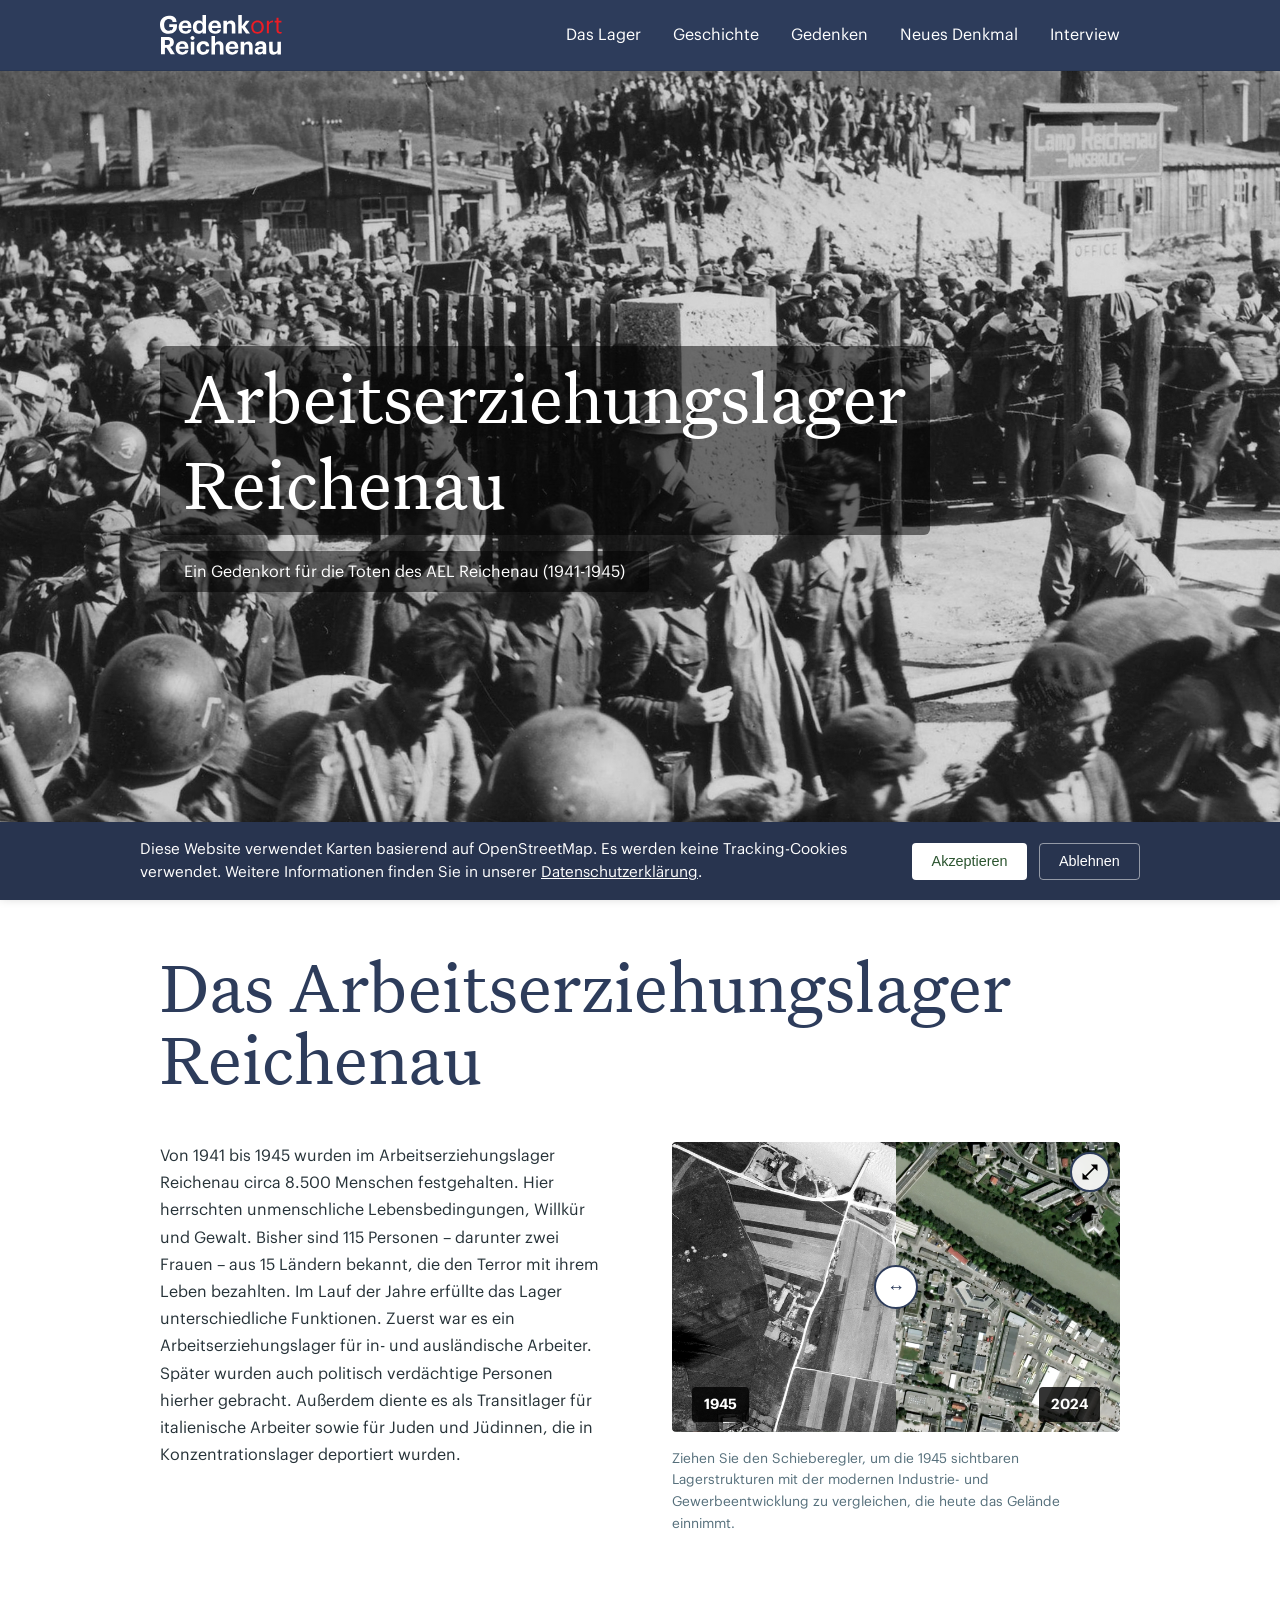
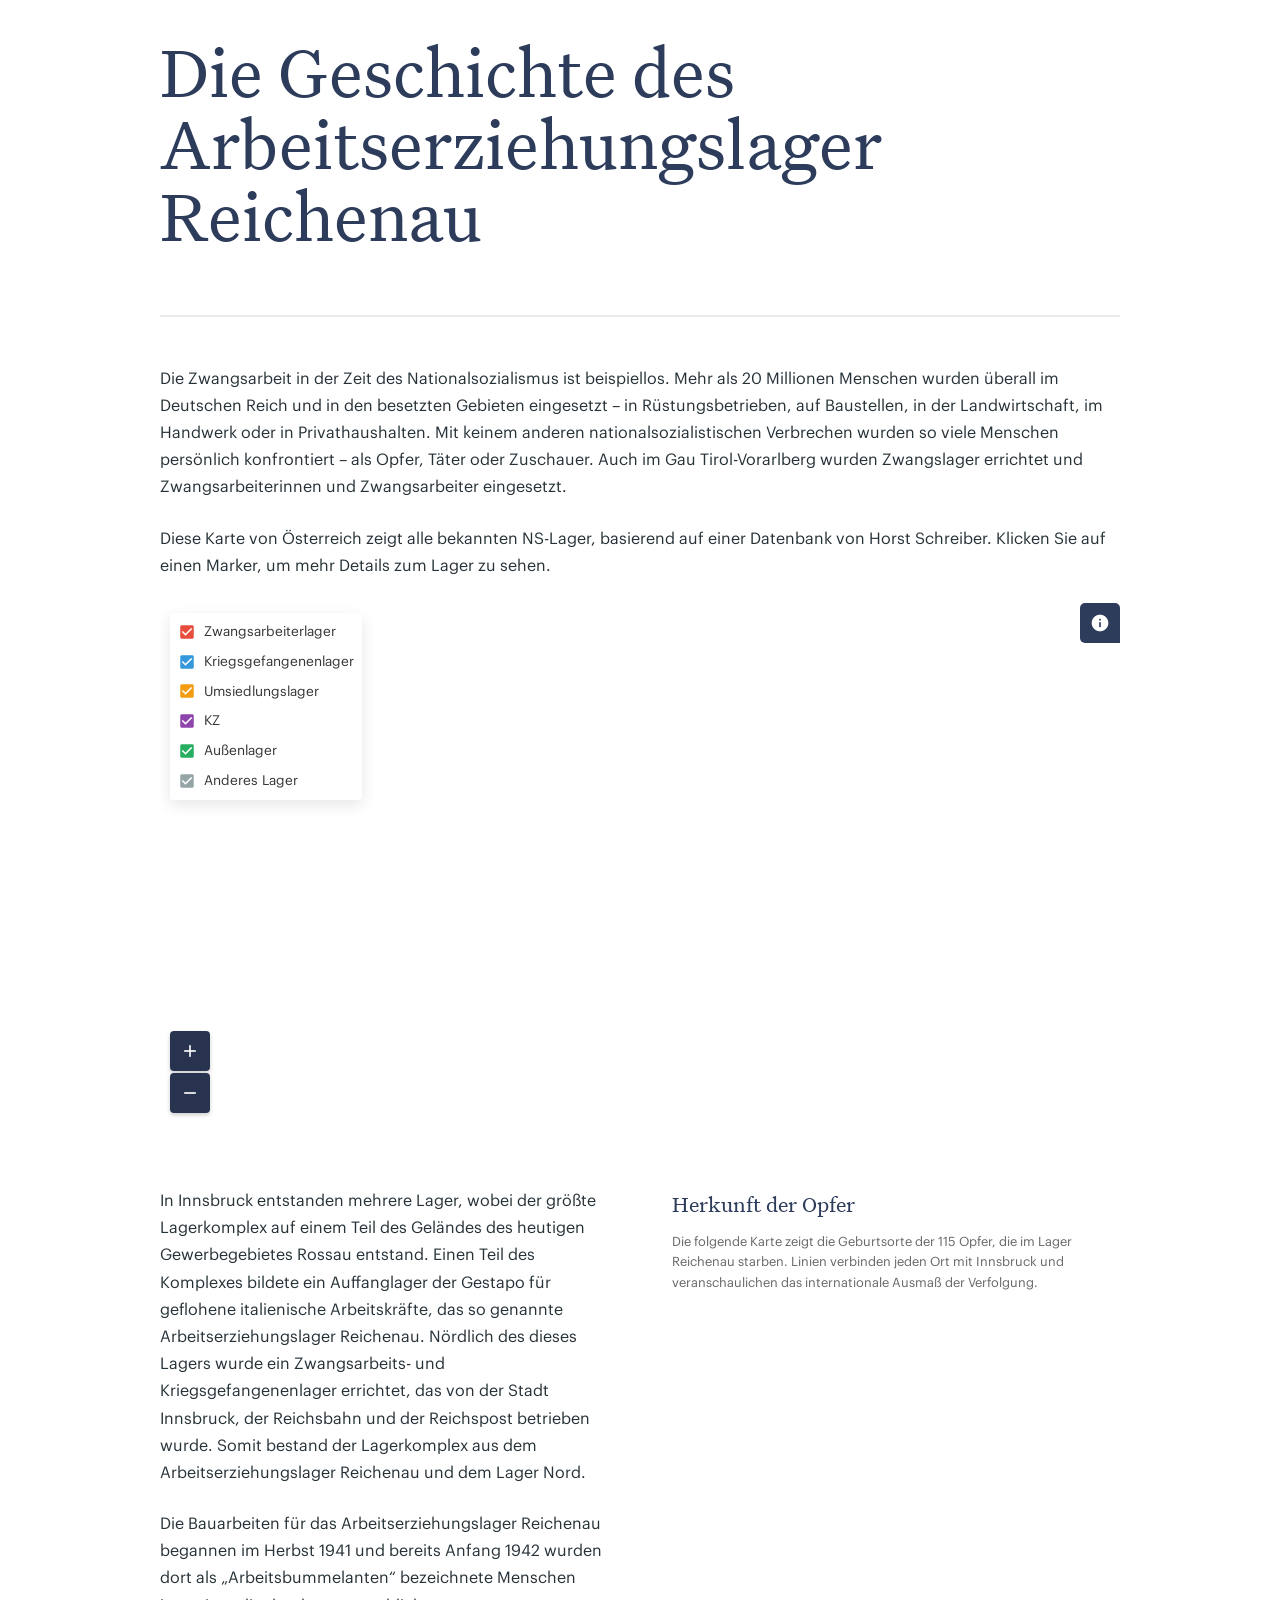
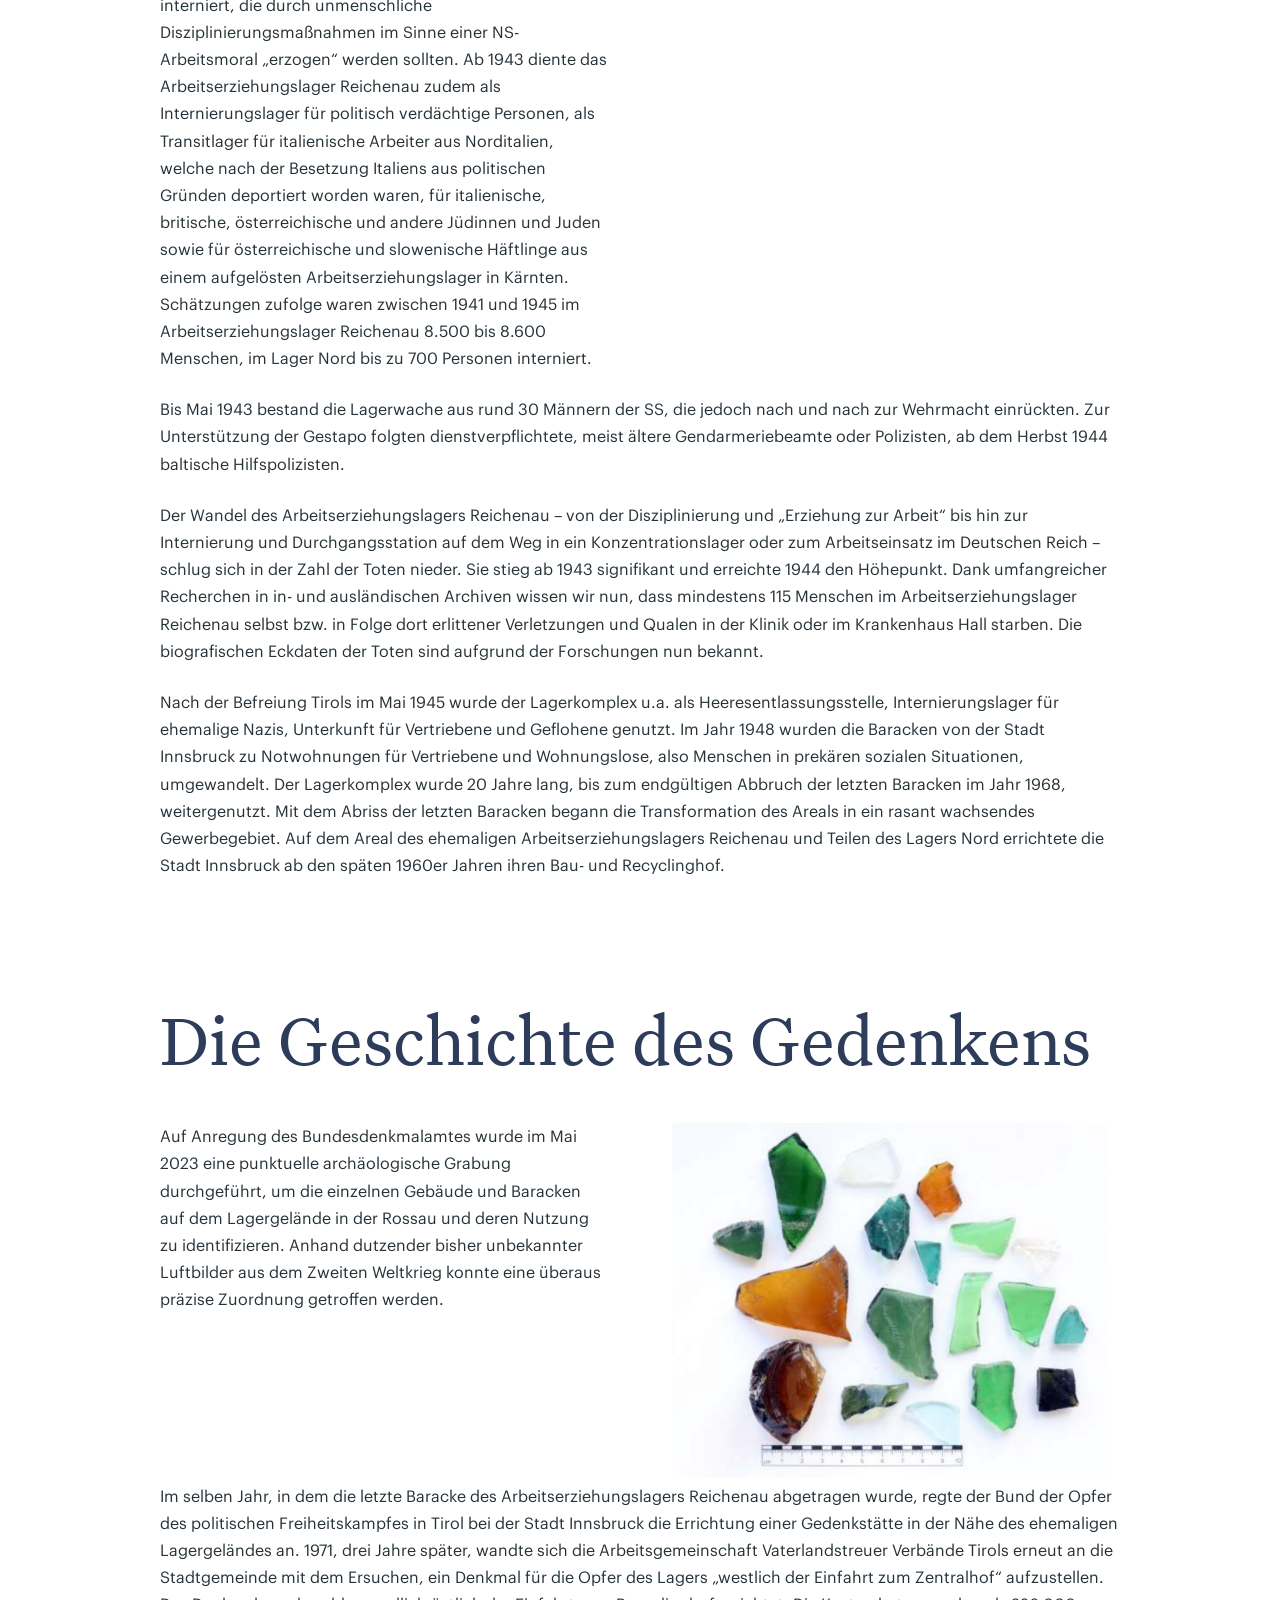
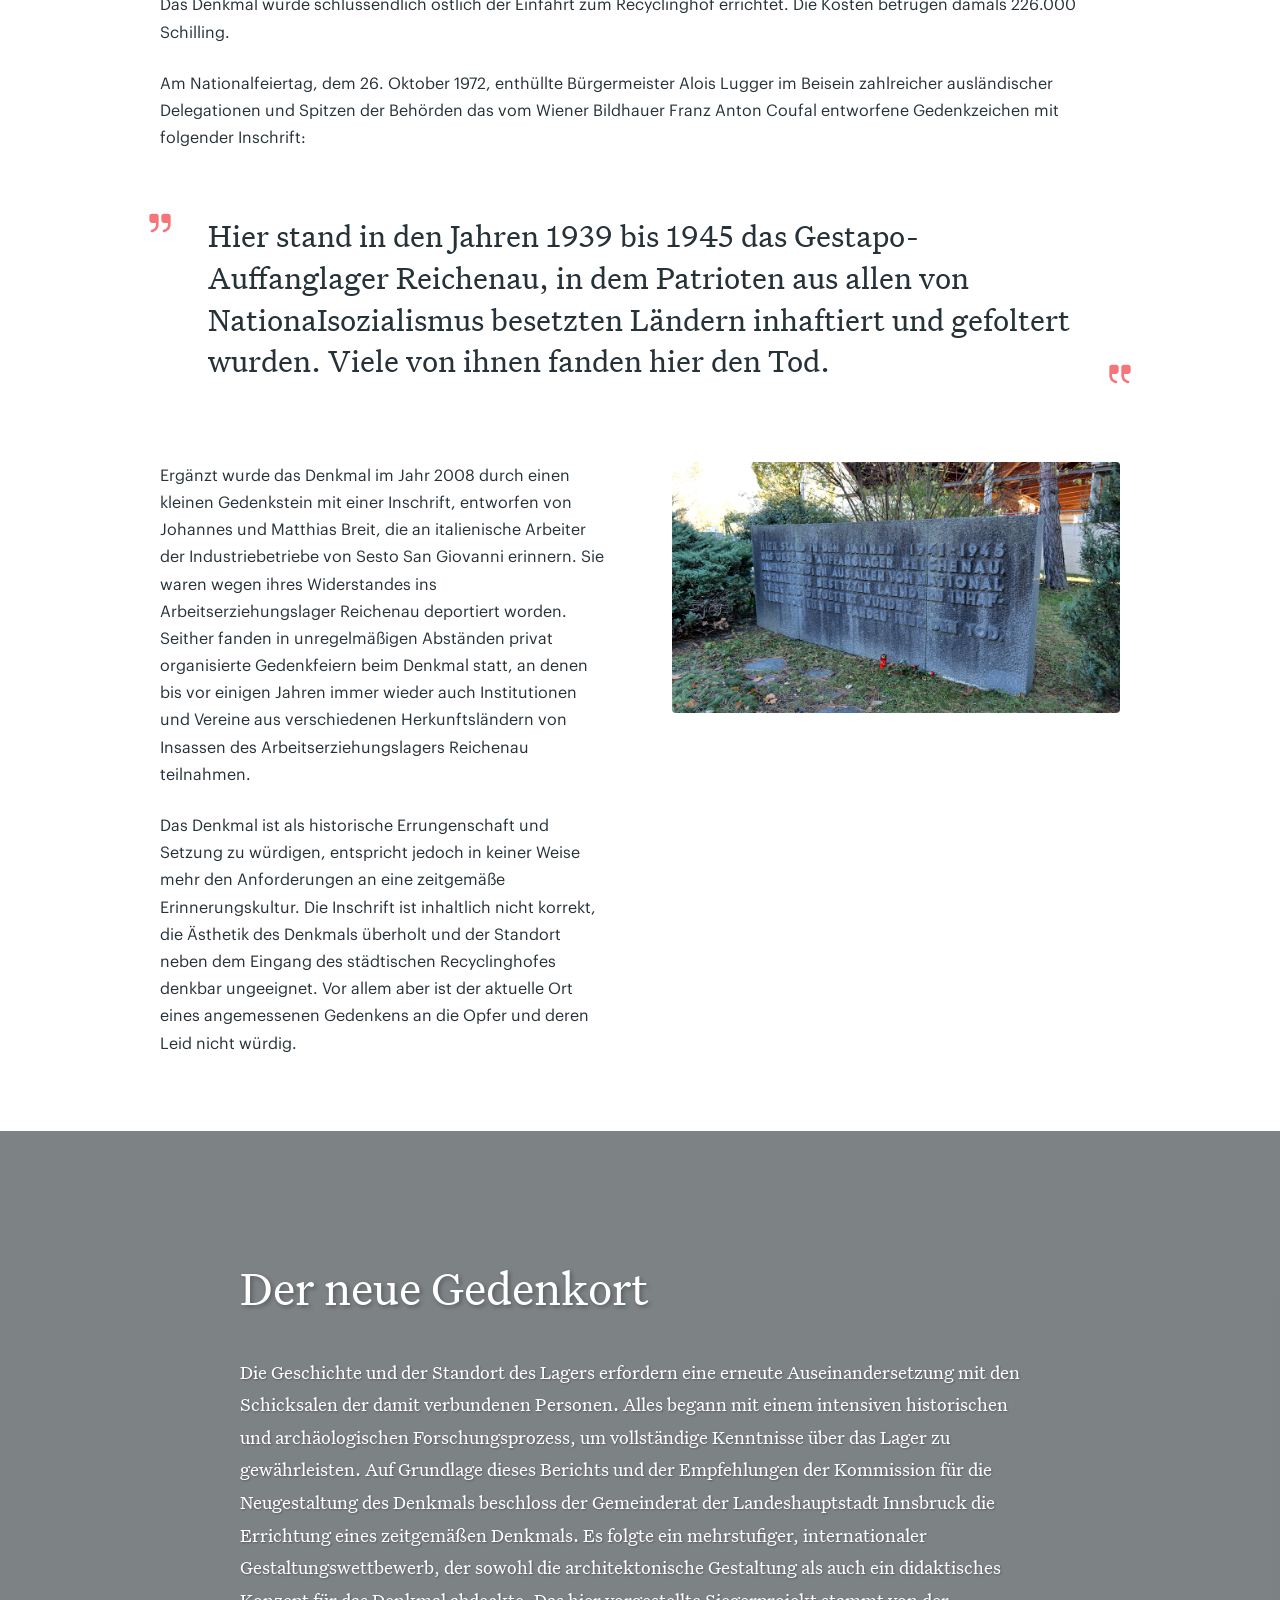
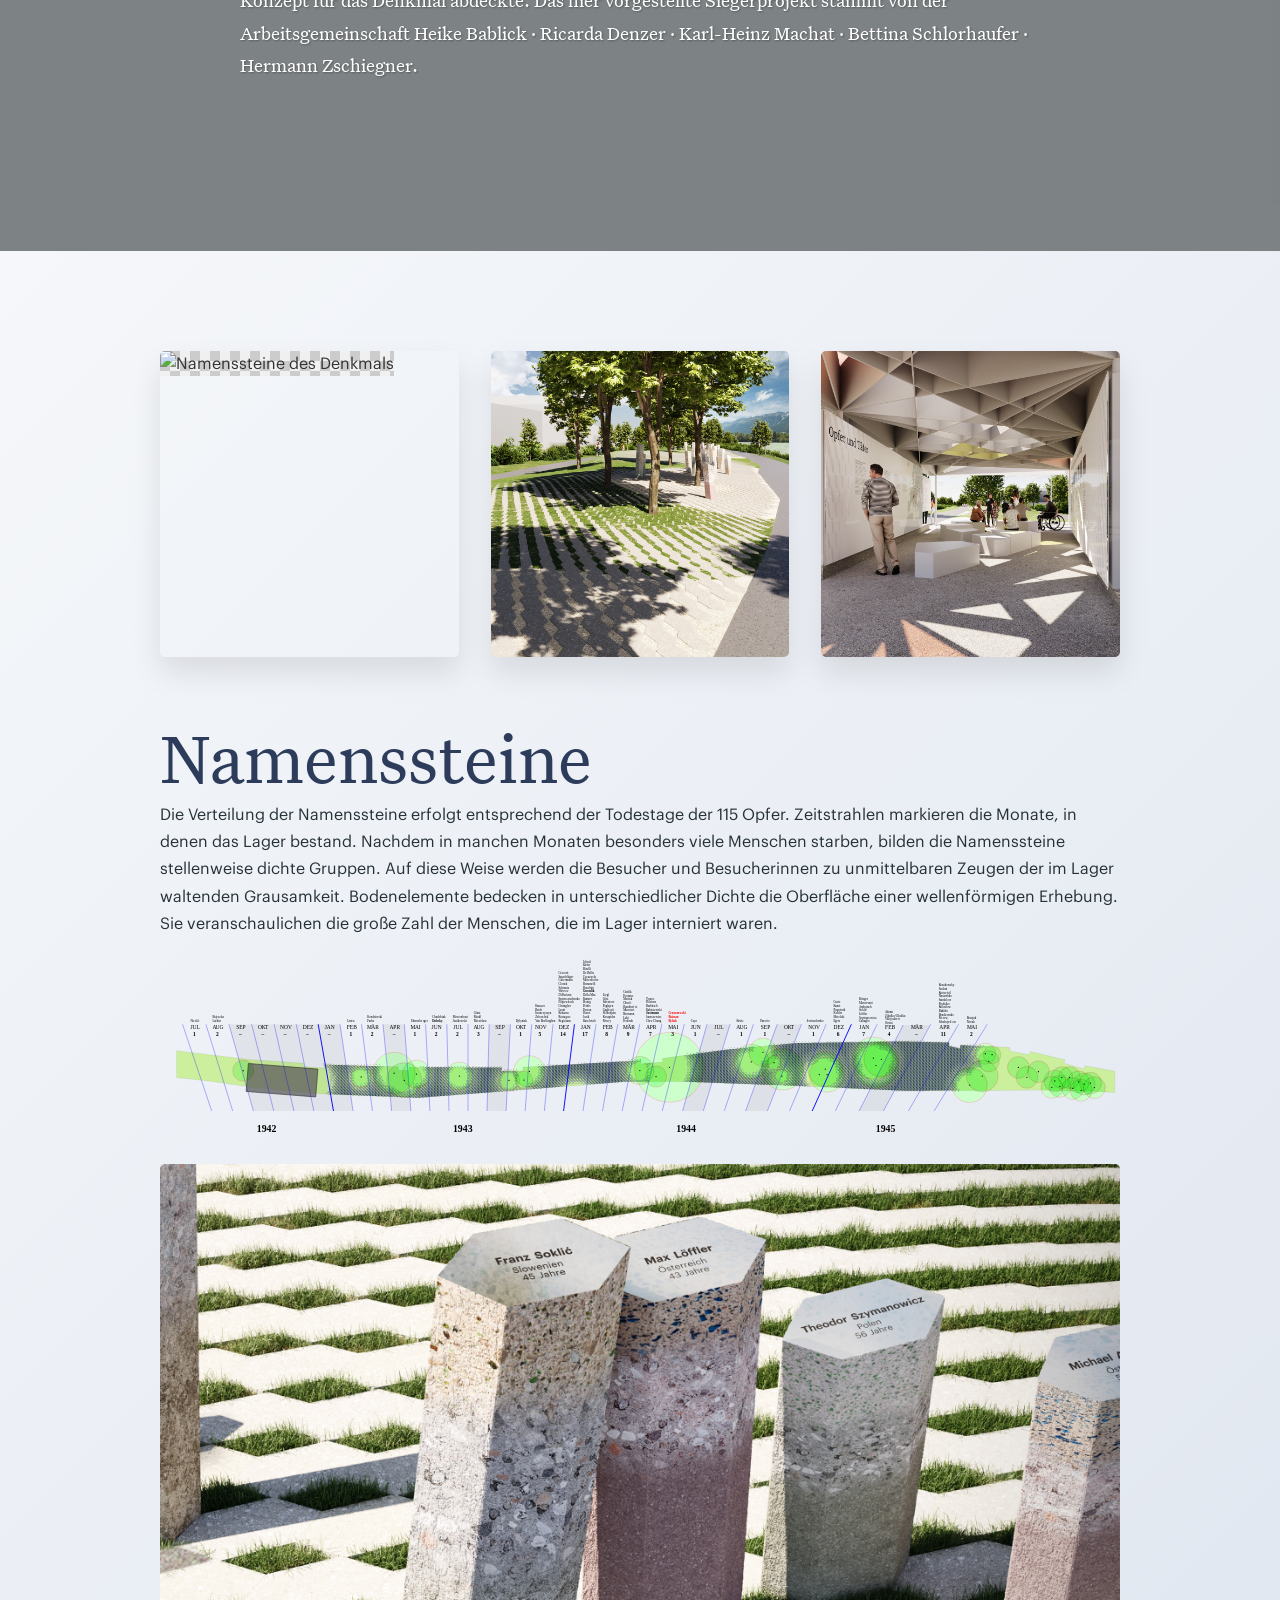
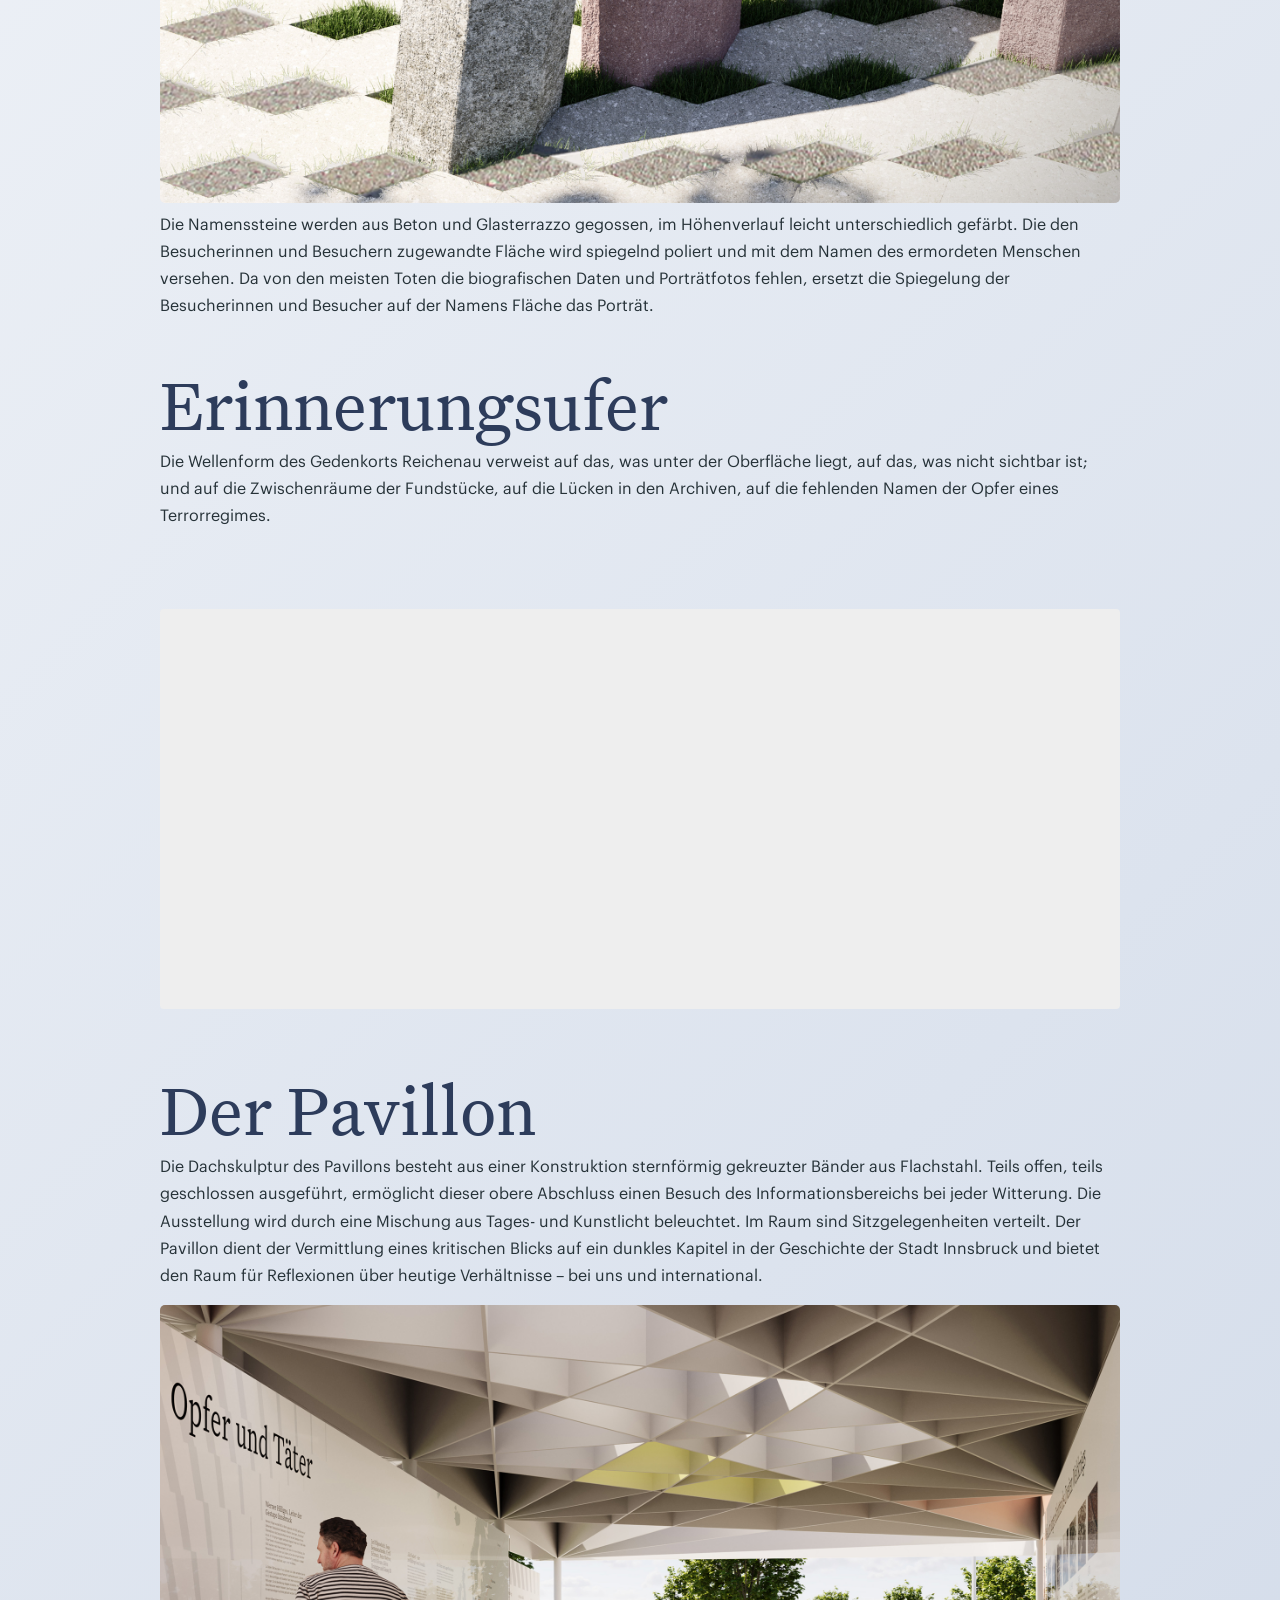
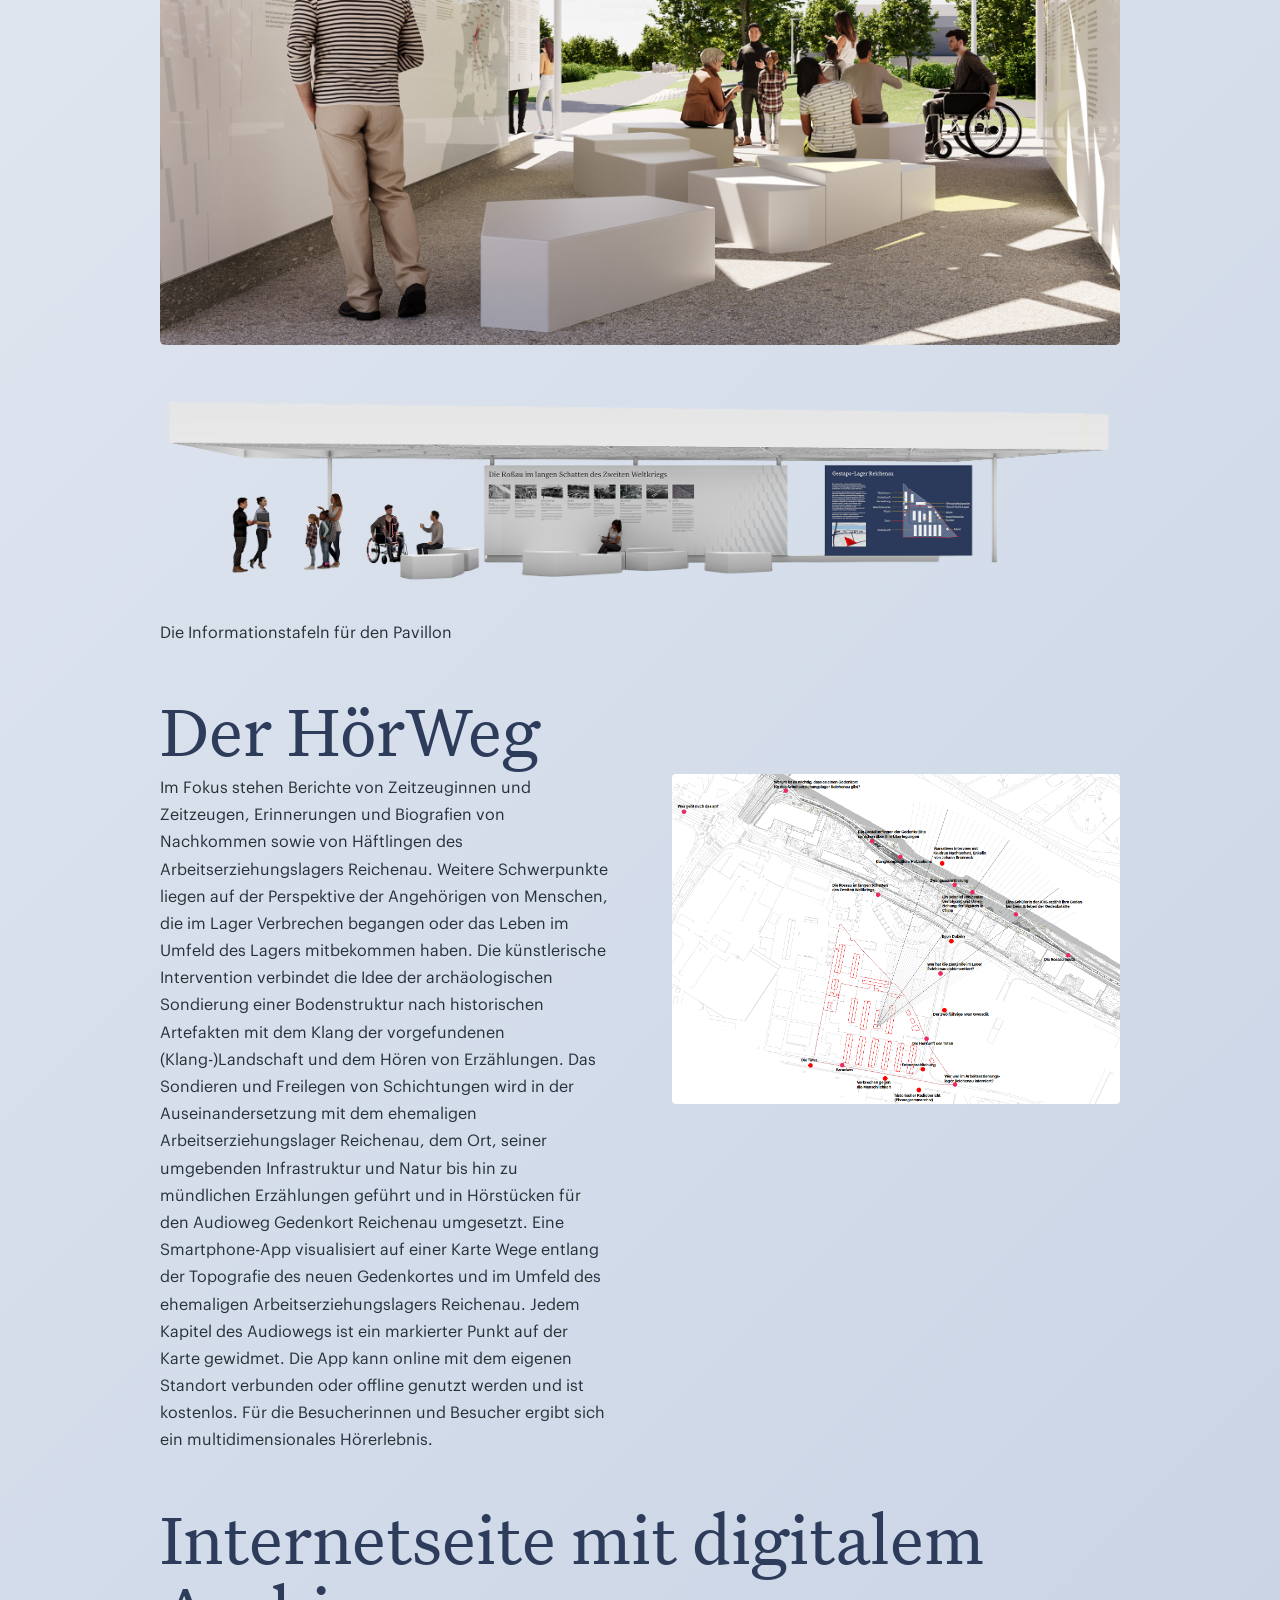
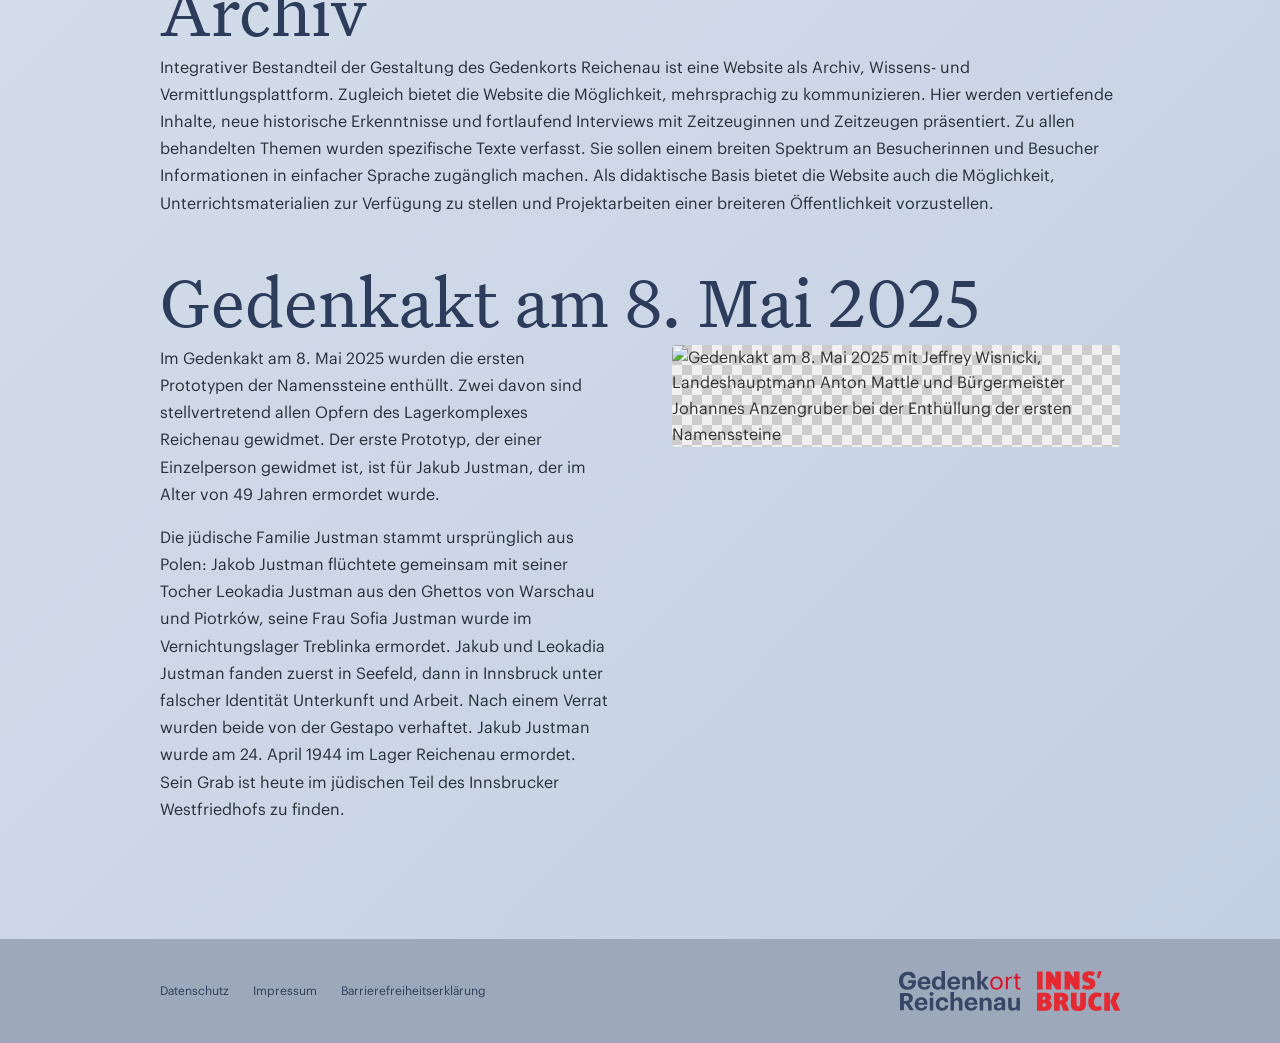
==== commit 60bf24af: "Mobile fixes" ====
--- a/index.html
+++ b/index.html
@@ -37,7 +37,6 @@
                         <li><a href="#remembrance" class="nav-link">Gedenken</a></li>
                         <li><a href="#memorial" class="nav-link">Neues Denkmal</a></li>
                         <li><a href="interview.html" class="nav-link">Interview</a></li>
-                        <li><a href="#memorial" class="nav-link">Neues Denkmal</a></li>
                     </ul>
                     <div class="mobile-nav-footer">
                         <ul class="mobile-footer-links">
@@ -71,7 +70,7 @@
         <!-- Arbeitserziehungslager Reichenau Section -->
         <section id="camp" class="about">
             <div class="container">
-                <h2 class="section-title">Arbeitserziehungslager Reichenau</h2>
+                <h2 class="section-title">Das Arbeitserziehungslager Reichenau</h2>
                 <div class="about-content">
                     <div class="about-text">
                         <p>Von 1941 bis 1945 wurden im Arbeitserziehungslager Reichenau circa 8.500 Menschen festgehalten. Hier herrschten unmenschliche Lebensbedingungen, Willkür und Gewalt. Bisher sind 115 Personen – darunter zwei Frauen – aus 15 Ländern bekannt, die den Terror mit ihrem Leben bezahlten. Im Lauf der Jahre erfüllte das Lager unterschiedliche Funktionen. Zuerst war es ein Arbeitserziehungslager für in- und ausländische Arbeiter. Später wurden auch politisch verdächtige Personen hierher gebracht. Außerdem diente es als Transitlager für italienische Arbeiter sowie für Juden und Jüdinnen, die in Konzentrationslager deportiert wurden.</p>
@@ -346,7 +345,7 @@
                     </div>
                     
                     <div class="memorial-feature">
-                        <h3>Der Audioweg</h3>
+                        <h3>Der HörWeg</h3>
                         <div class="about-content">
                             <div class="about-text">
                                 <p>Im Fokus stehen Berichte von Zeitzeuginnen und Zeitzeugen, Erinnerungen und Biografien von Nachkommen sowie von Häftlingen des Arbeitserziehungslagers Reichenau. Weitere Schwerpunkte liegen auf der Perspektive der Angehörigen von Menschen, die im Lager Verbrechen begangen oder das Leben im Umfeld des Lagers mitbekommen haben. Die künstlerische Intervention verbindet die Idee der archäologischen Sondierung einer Bodenstruktur nach historischen Artefakten mit dem Klang der vorgefundenen (Klang-)Landschaft und dem Hören von Erzählungen. Das Sondieren und Freilegen von Schichtungen wird in der Auseinandersetzung mit dem ehemaligen Arbeitserziehungslager Reichenau, dem Ort, seiner umgebenden Infrastruktur und Natur bis hin zu mündlichen Erzählungen geführt und in Hörstücken für den Audioweg Gedenkort Reichenau umgesetzt. Eine Smartphone-App visualisiert auf einer Karte Wege entlang der Topografie des neuen Gedenkortes und im Umfeld des ehemaligen Arbeitserziehungslagers Reichenau. Jedem Kapitel des Audiowegs ist ein markierter Punkt auf der Karte gewidmet. Die App kann online mit dem eigenen Standort verbunden oder offline genutzt werden und ist kostenlos. Für die Besucherinnen und Besucher ergibt sich ein multidimensionales Hörerlebnis.</p>
--- a/css/styles.css
+++ b/css/styles.css
@@ -1088,7 +1088,8 @@
 .memorial-feature h3 {
     color: #2D3C5B;
     margin-bottom: 0.5rem;
-    font-size: 2rem;
+    font-size: 4.5rem;
+    line-height: 4.5rem;
     font-weight: 400;
     font-family: 'Untitled Serif', Georgia, serif;
 }
@@ -1652,6 +1653,22 @@
     h2.section-title {
         font-size: 2rem;
         line-height: 2rem;
+    }
+
+    .memorial-feature h3 {
+        font-size: 2rem;
+        line-height: 2rem;
+    }
+
+    .memorial-feature {
+        max-width: 100%;
+        overflow: hidden;
+    }
+
+    .memorial-feature img,
+    .memorial-img {
+        max-width: 100%;
+        height: auto;
     }
 
     .nav-container {
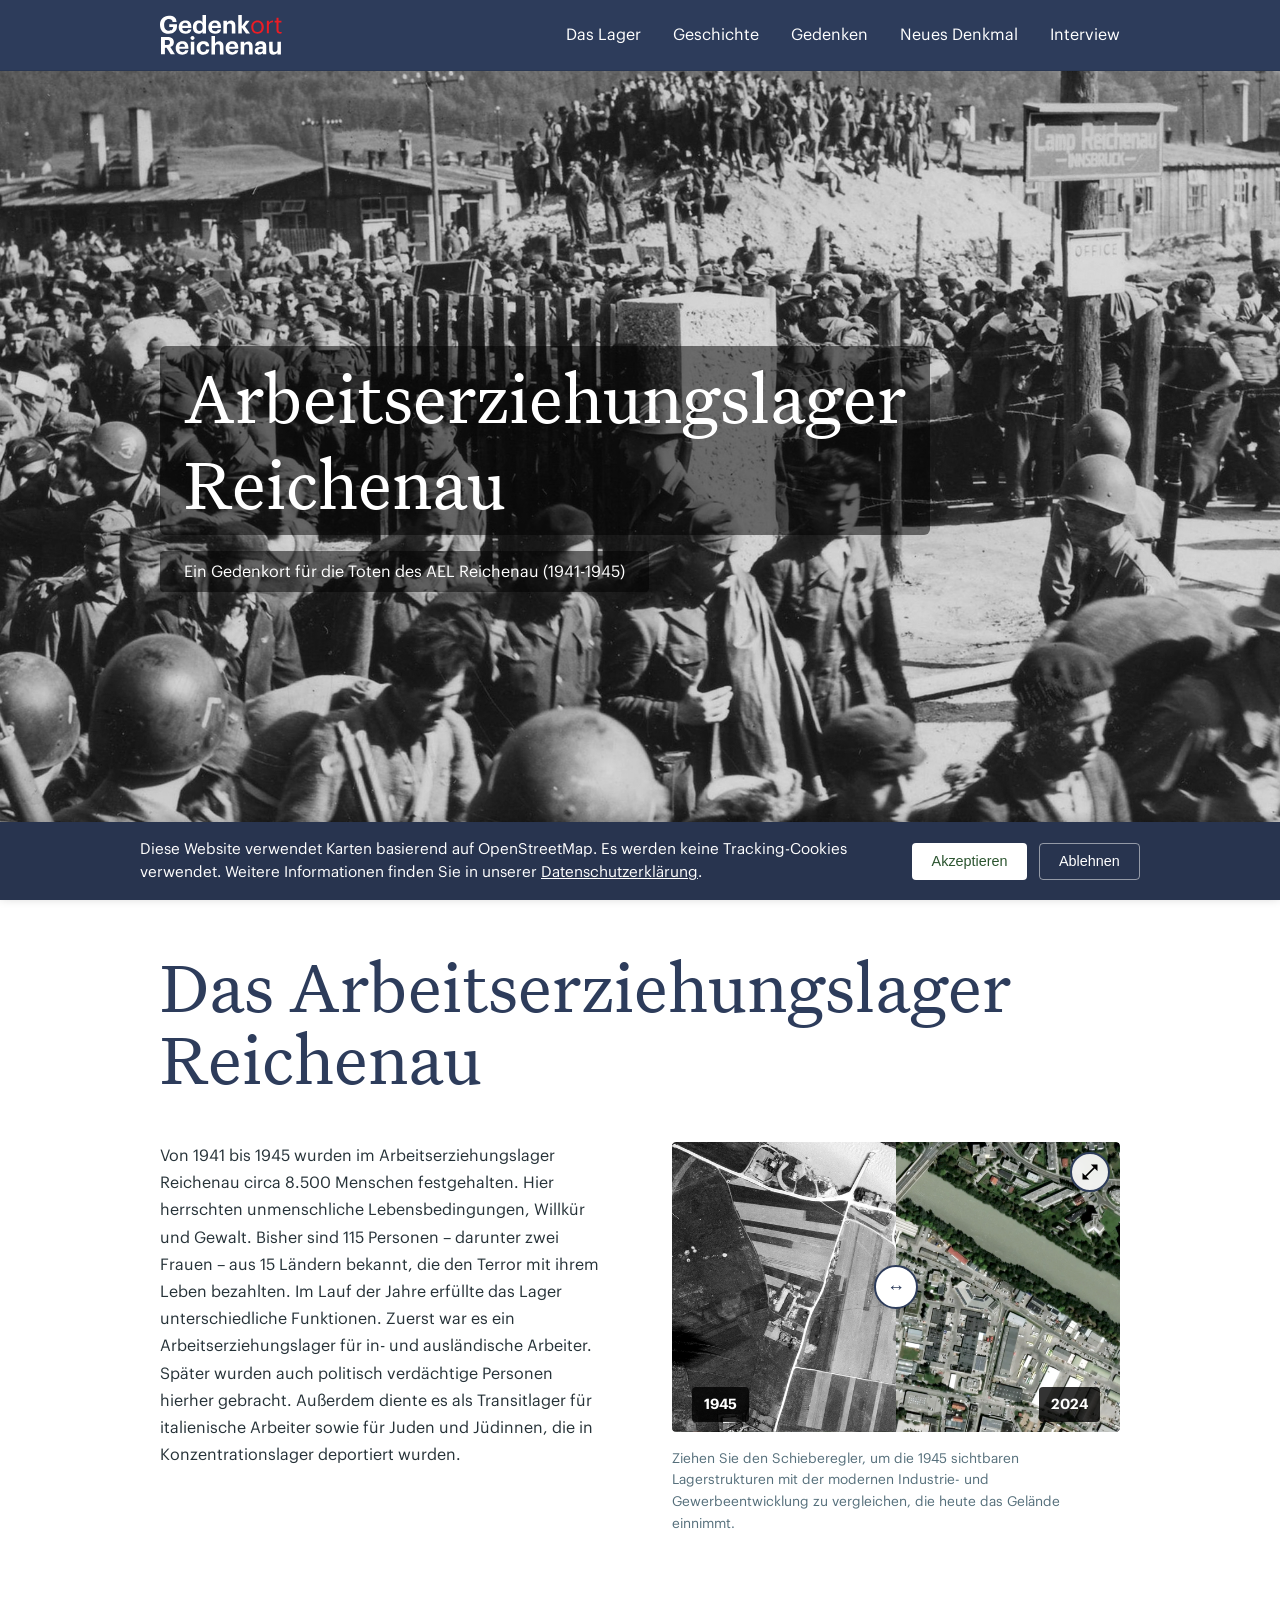
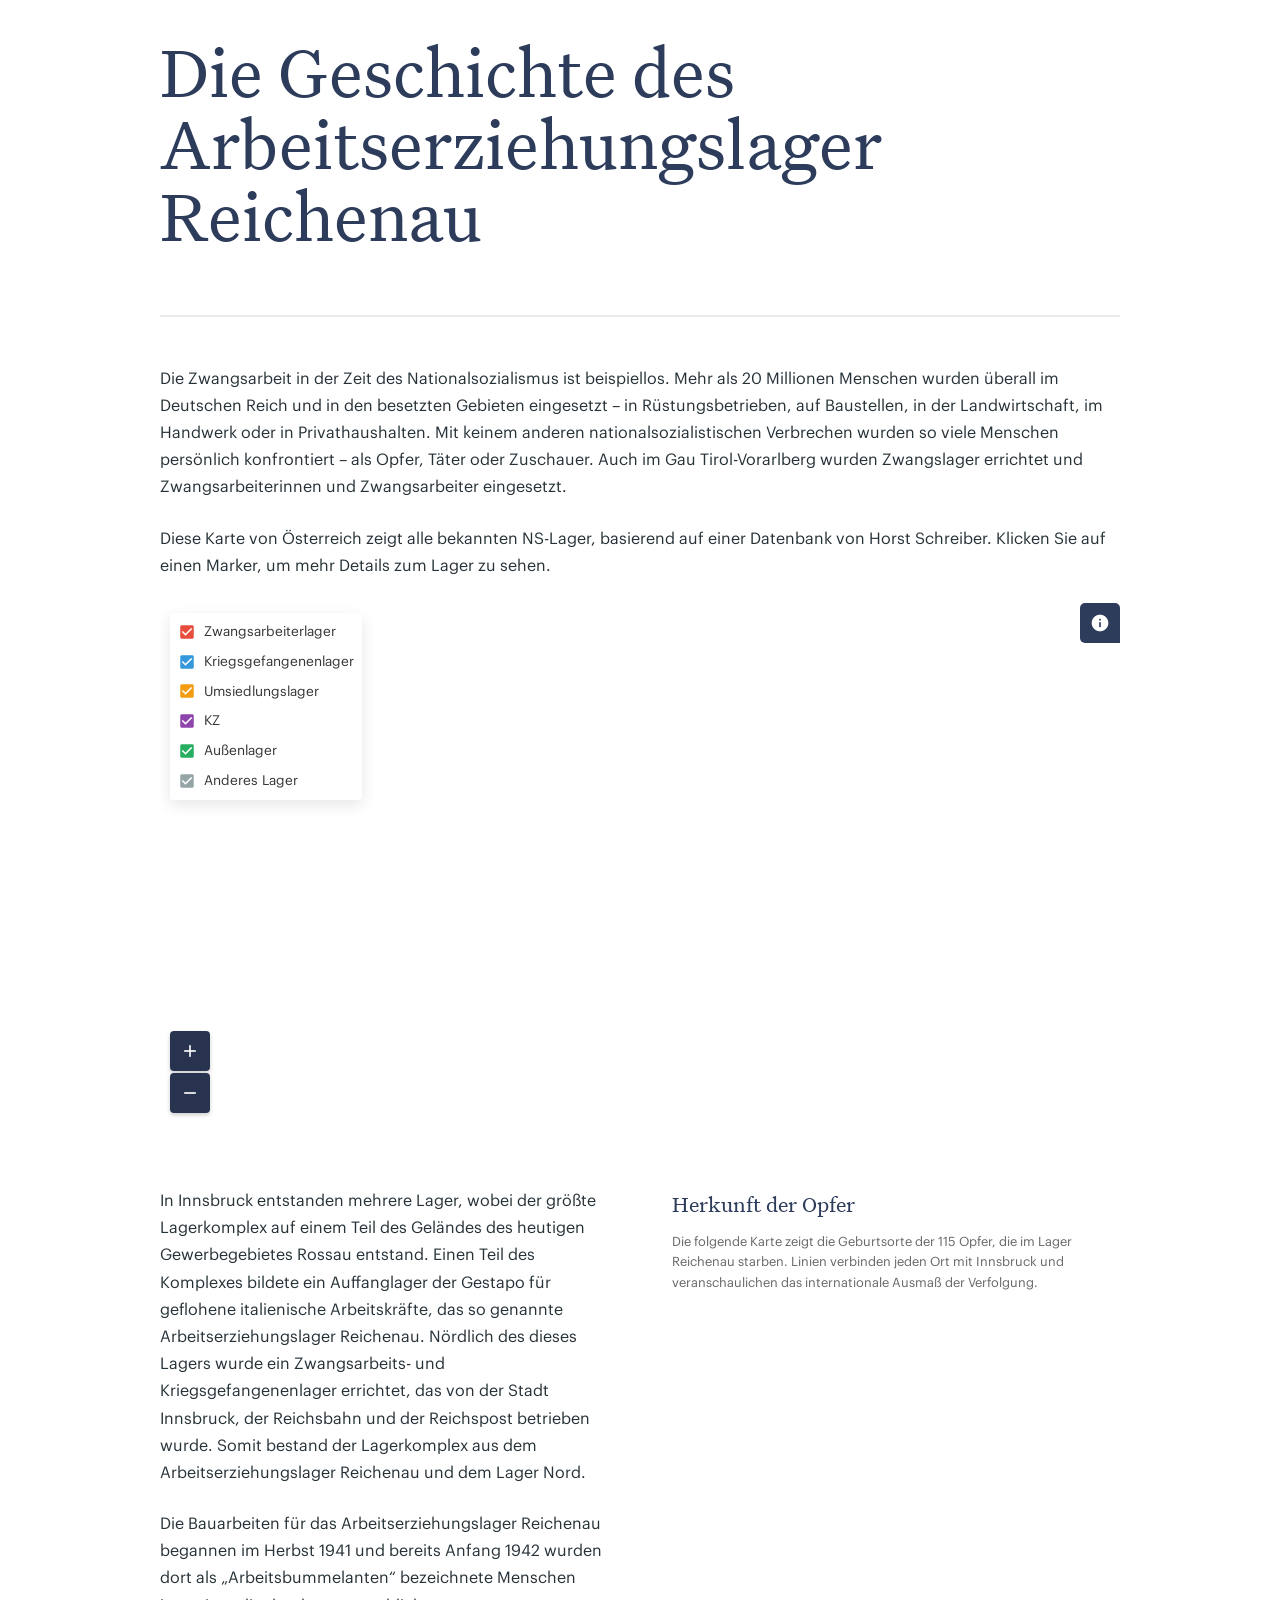
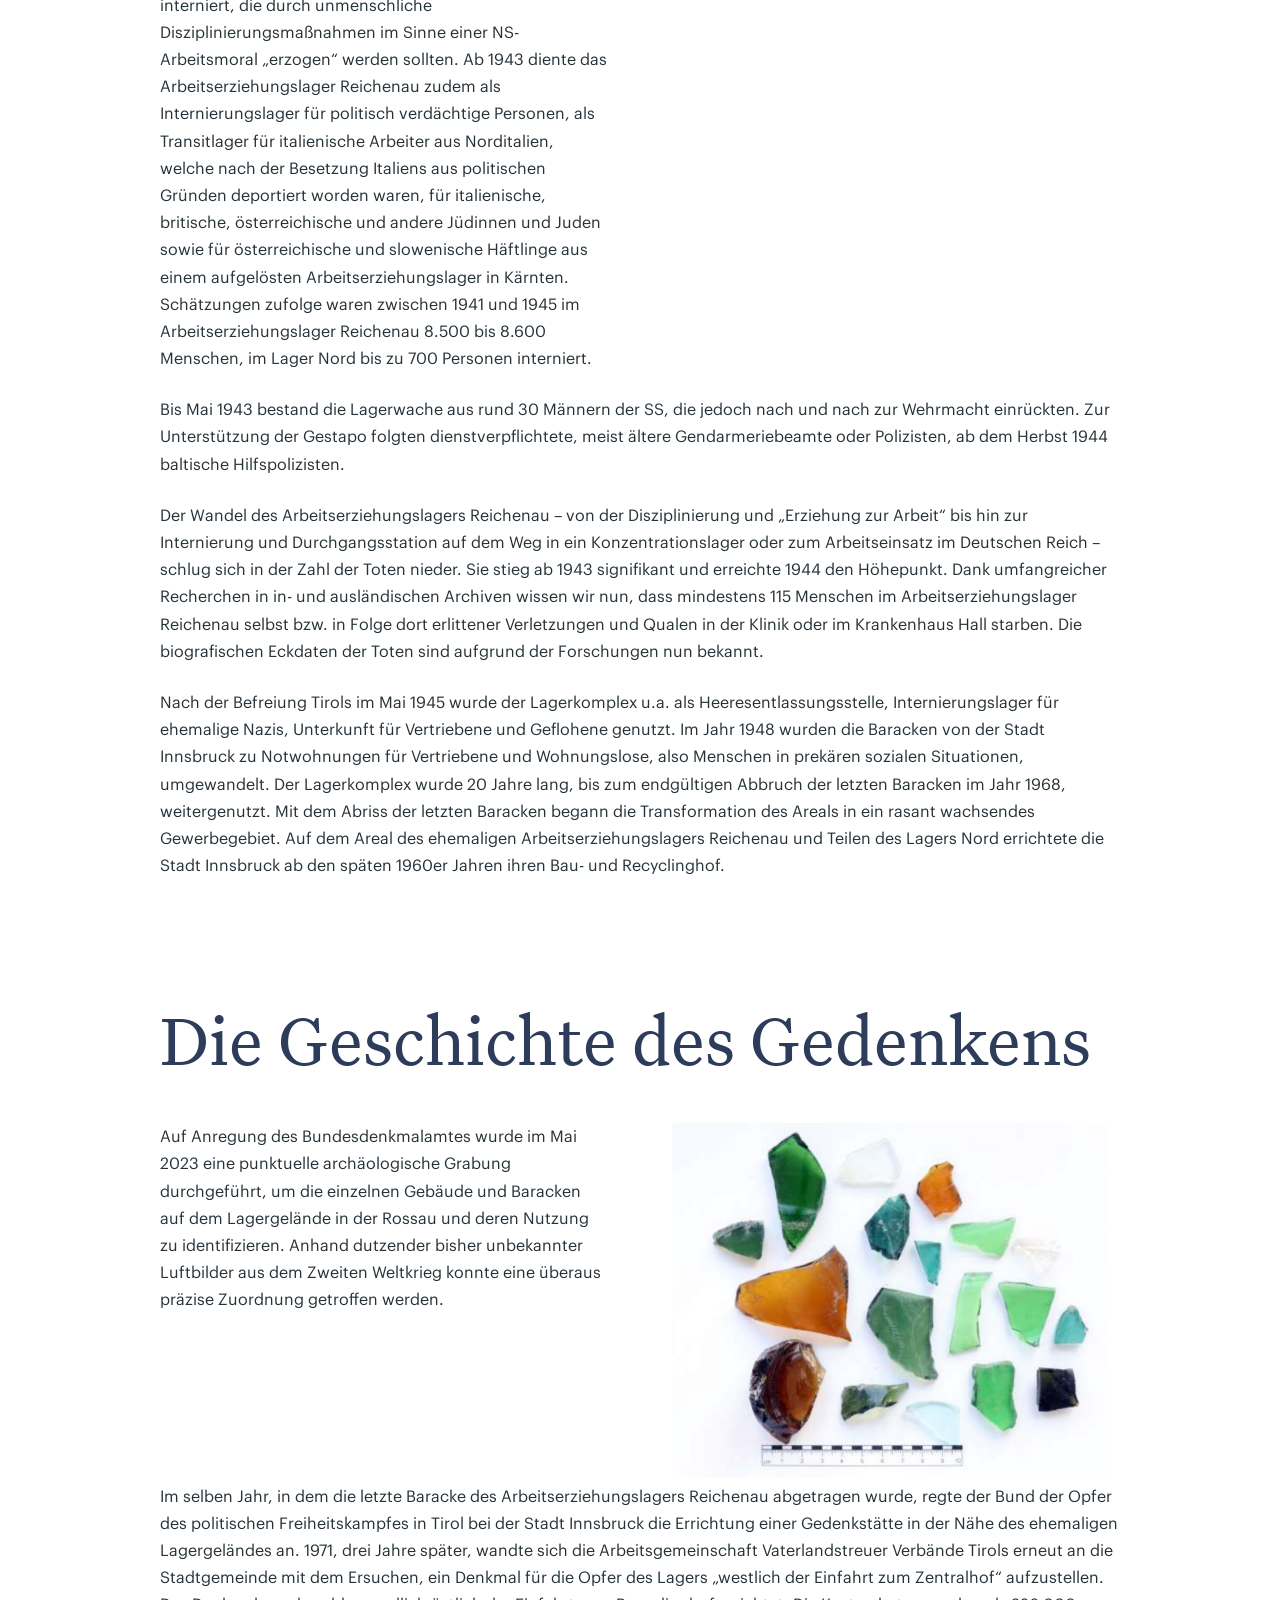
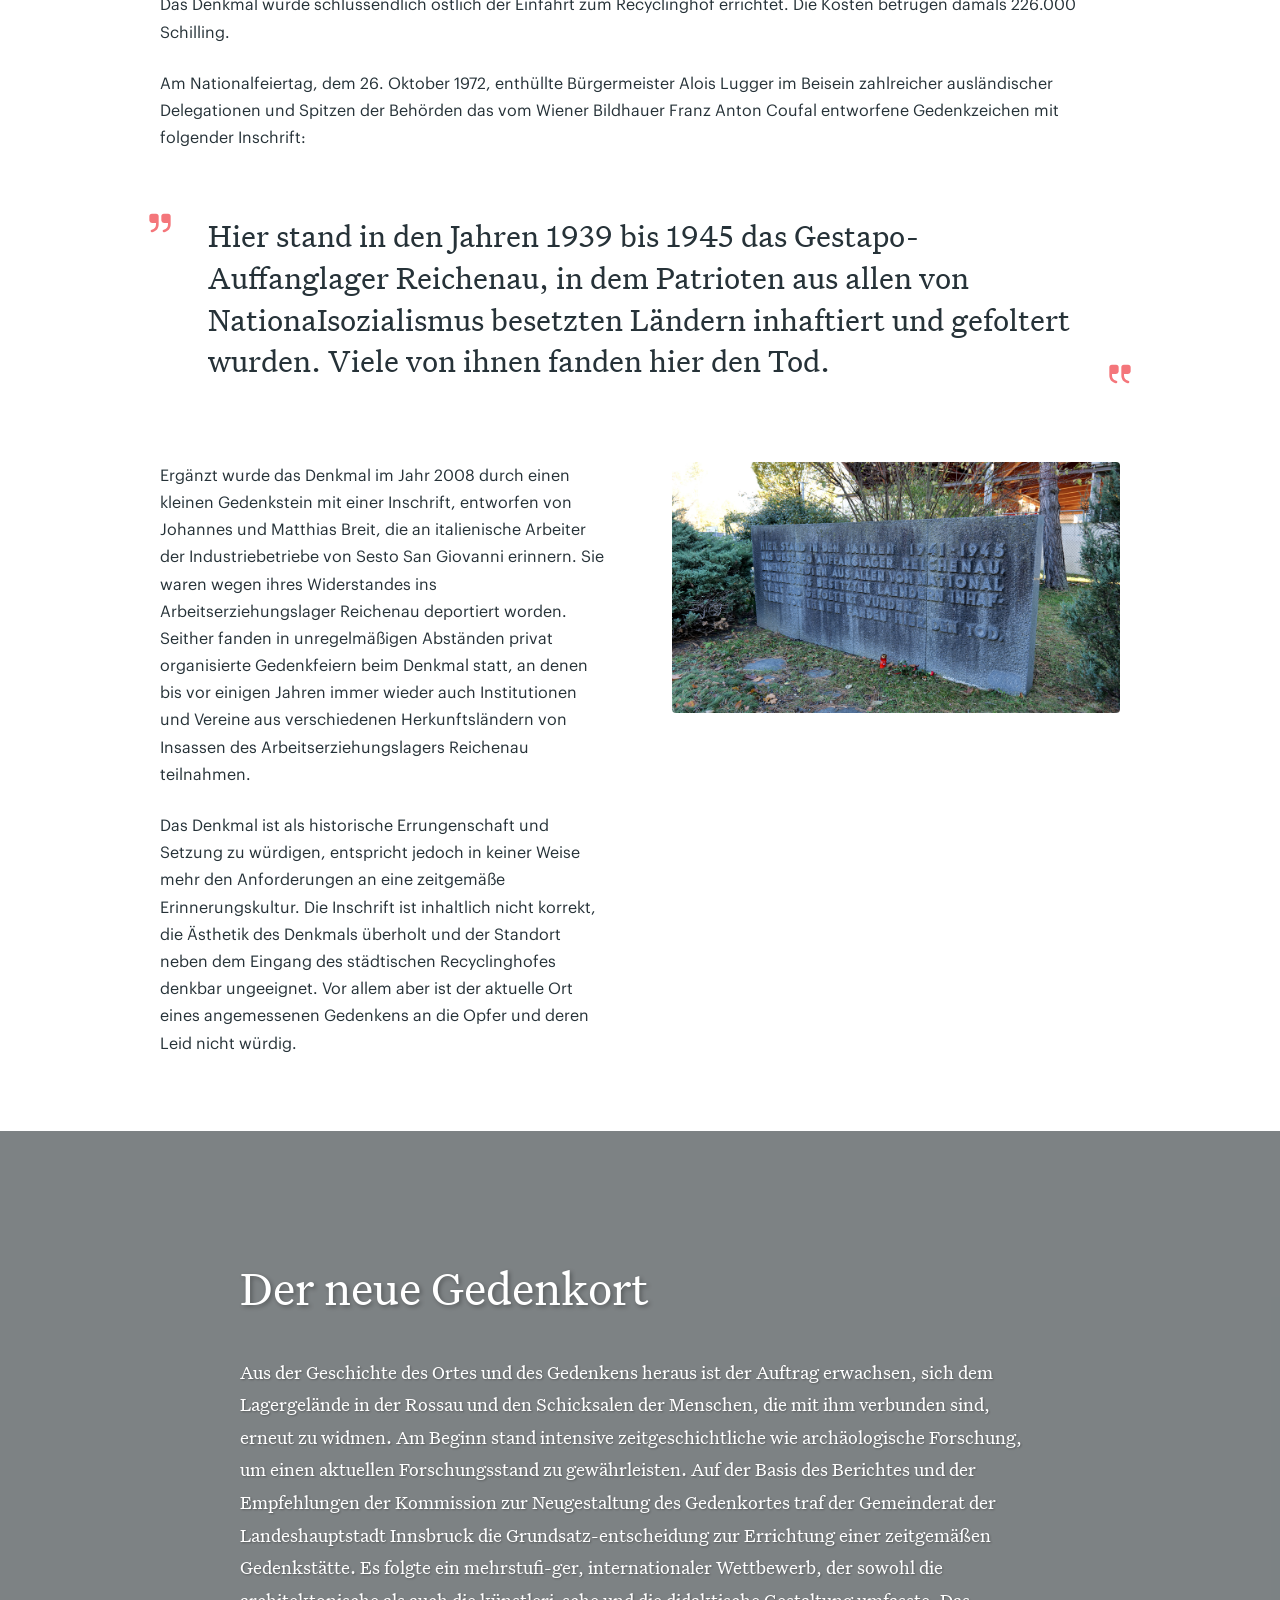
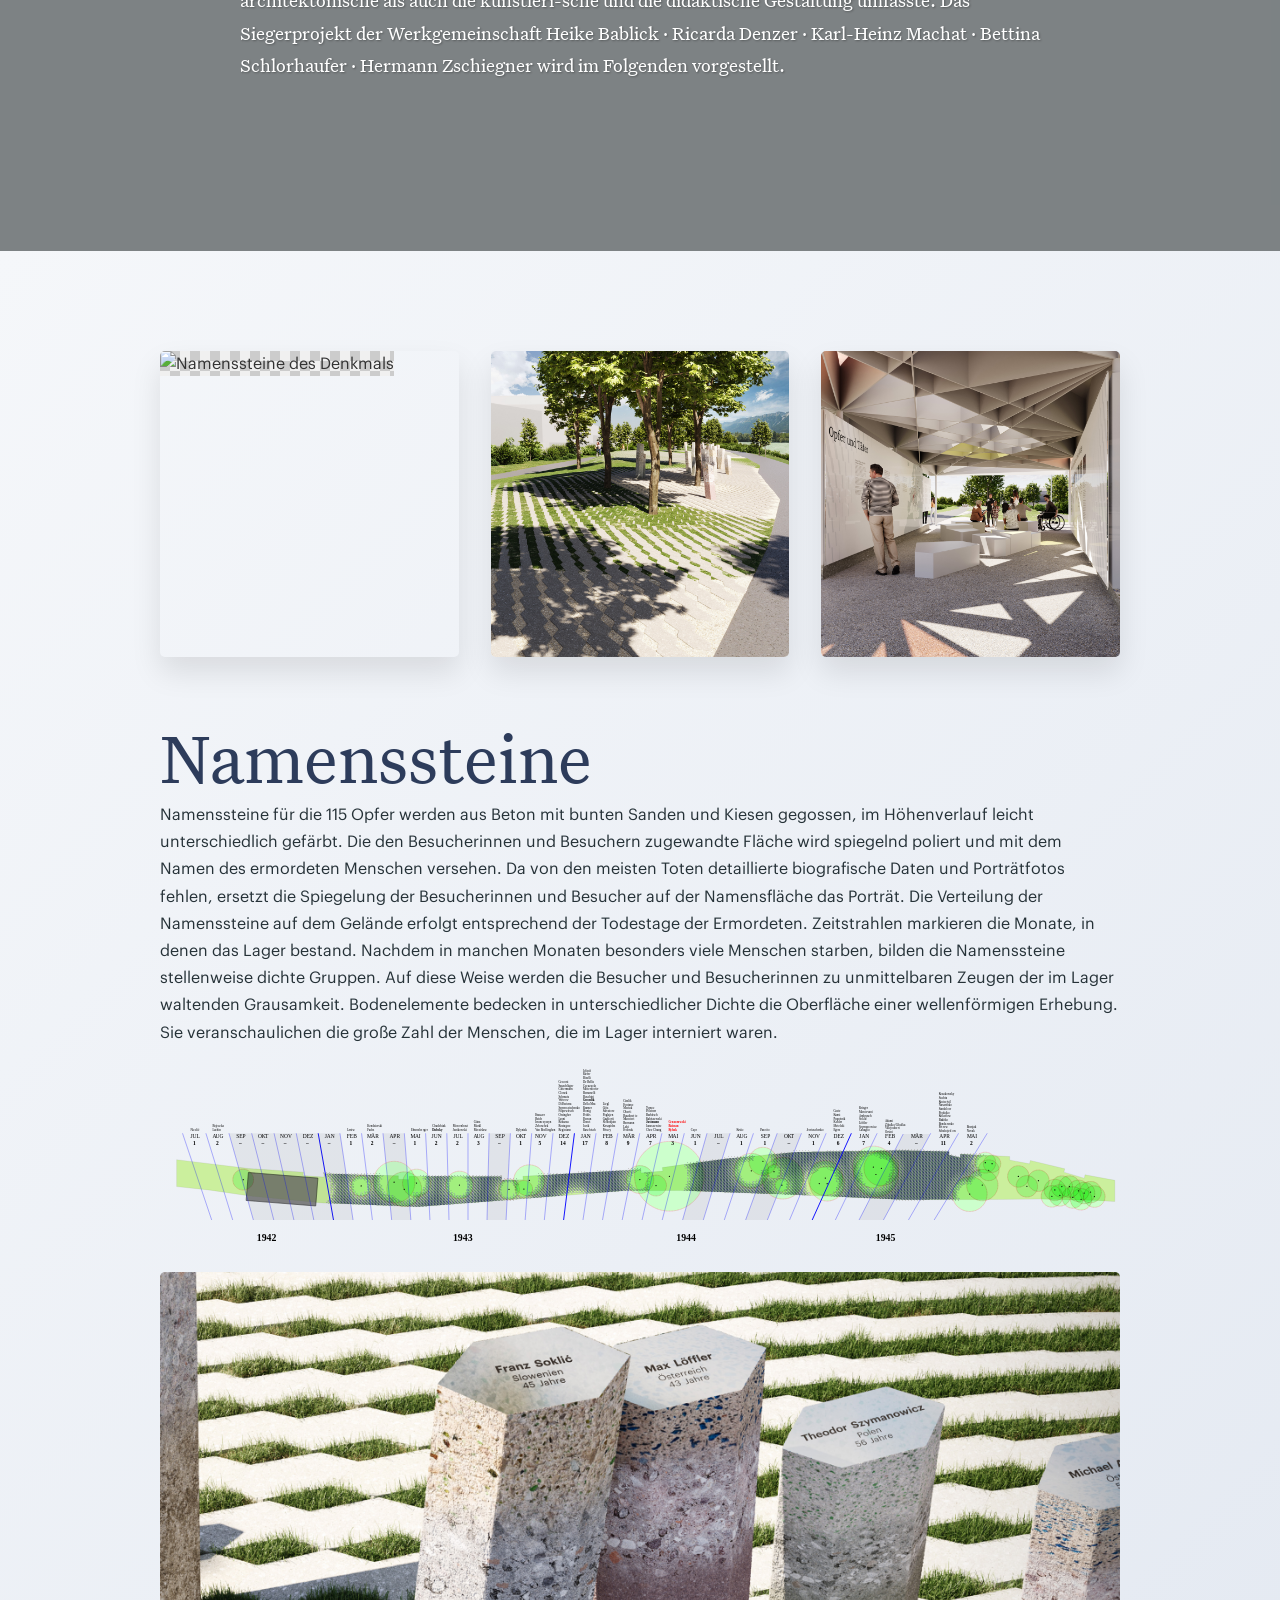
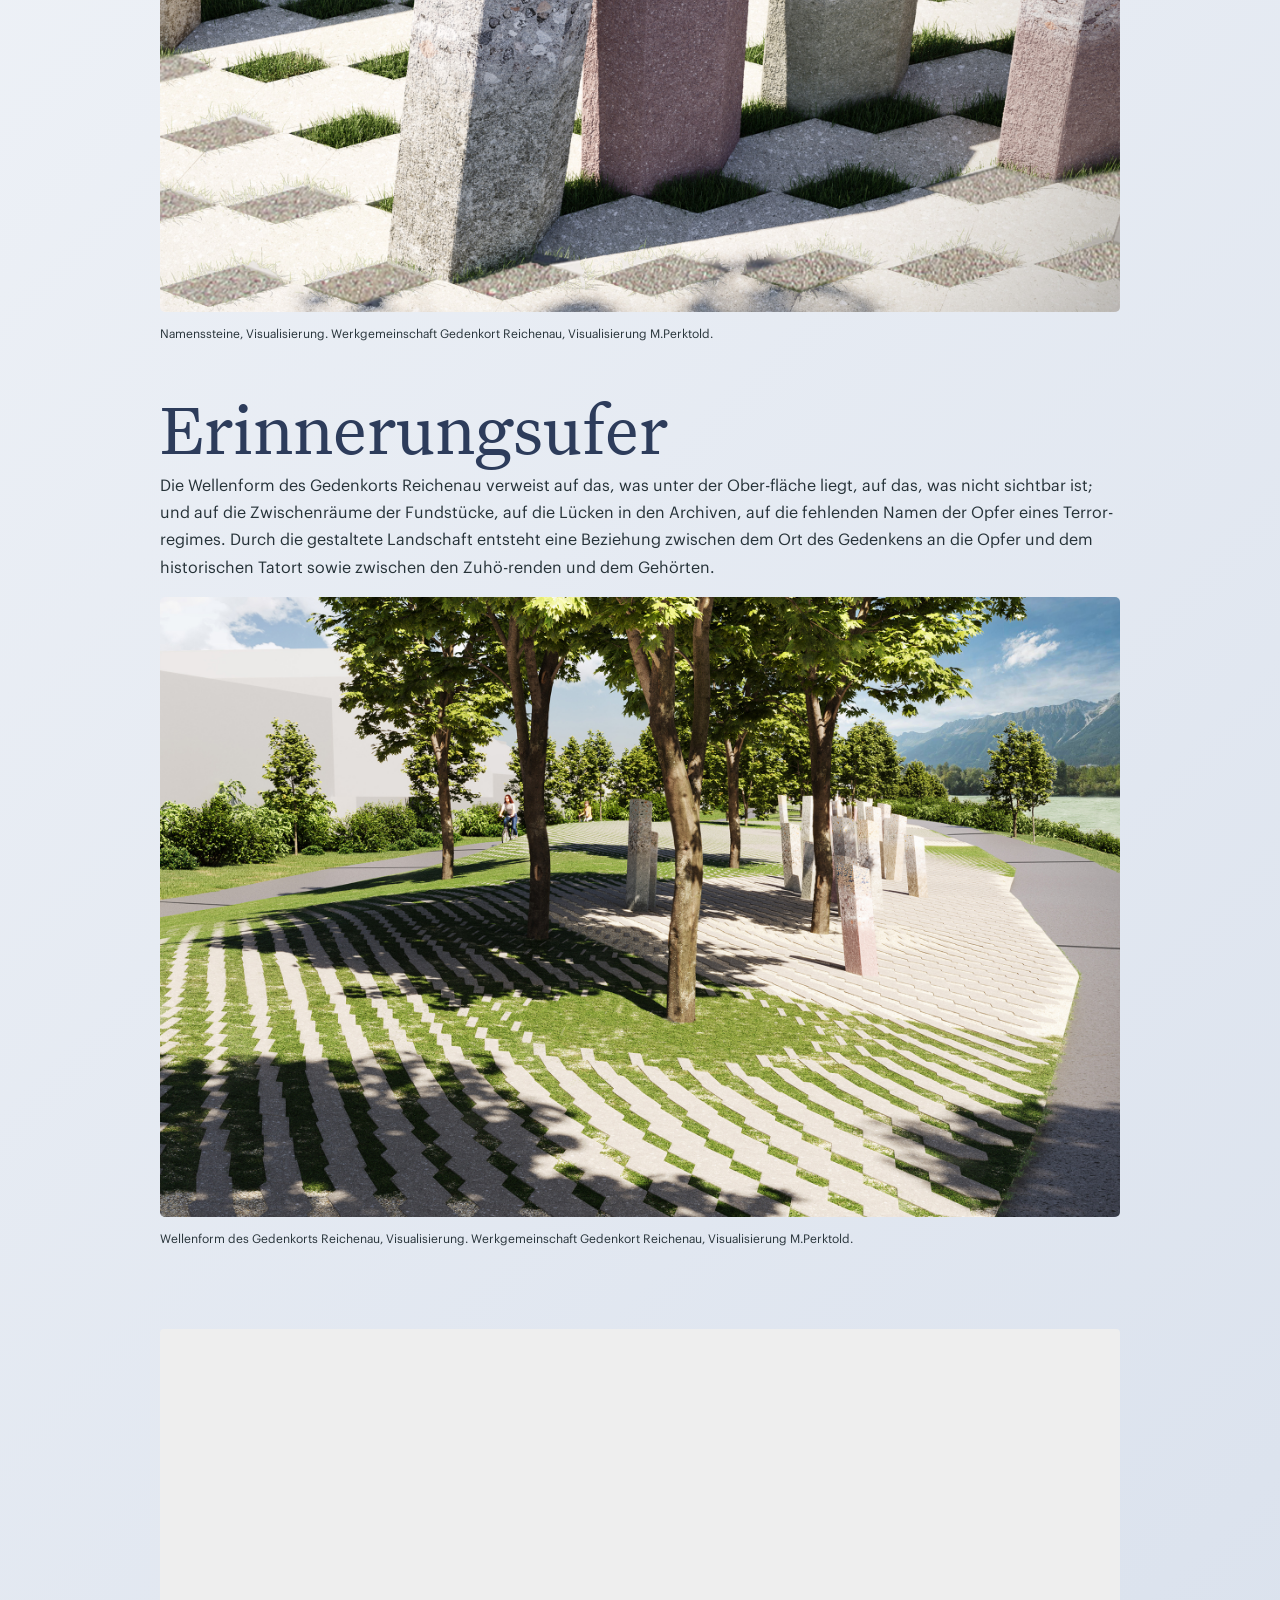
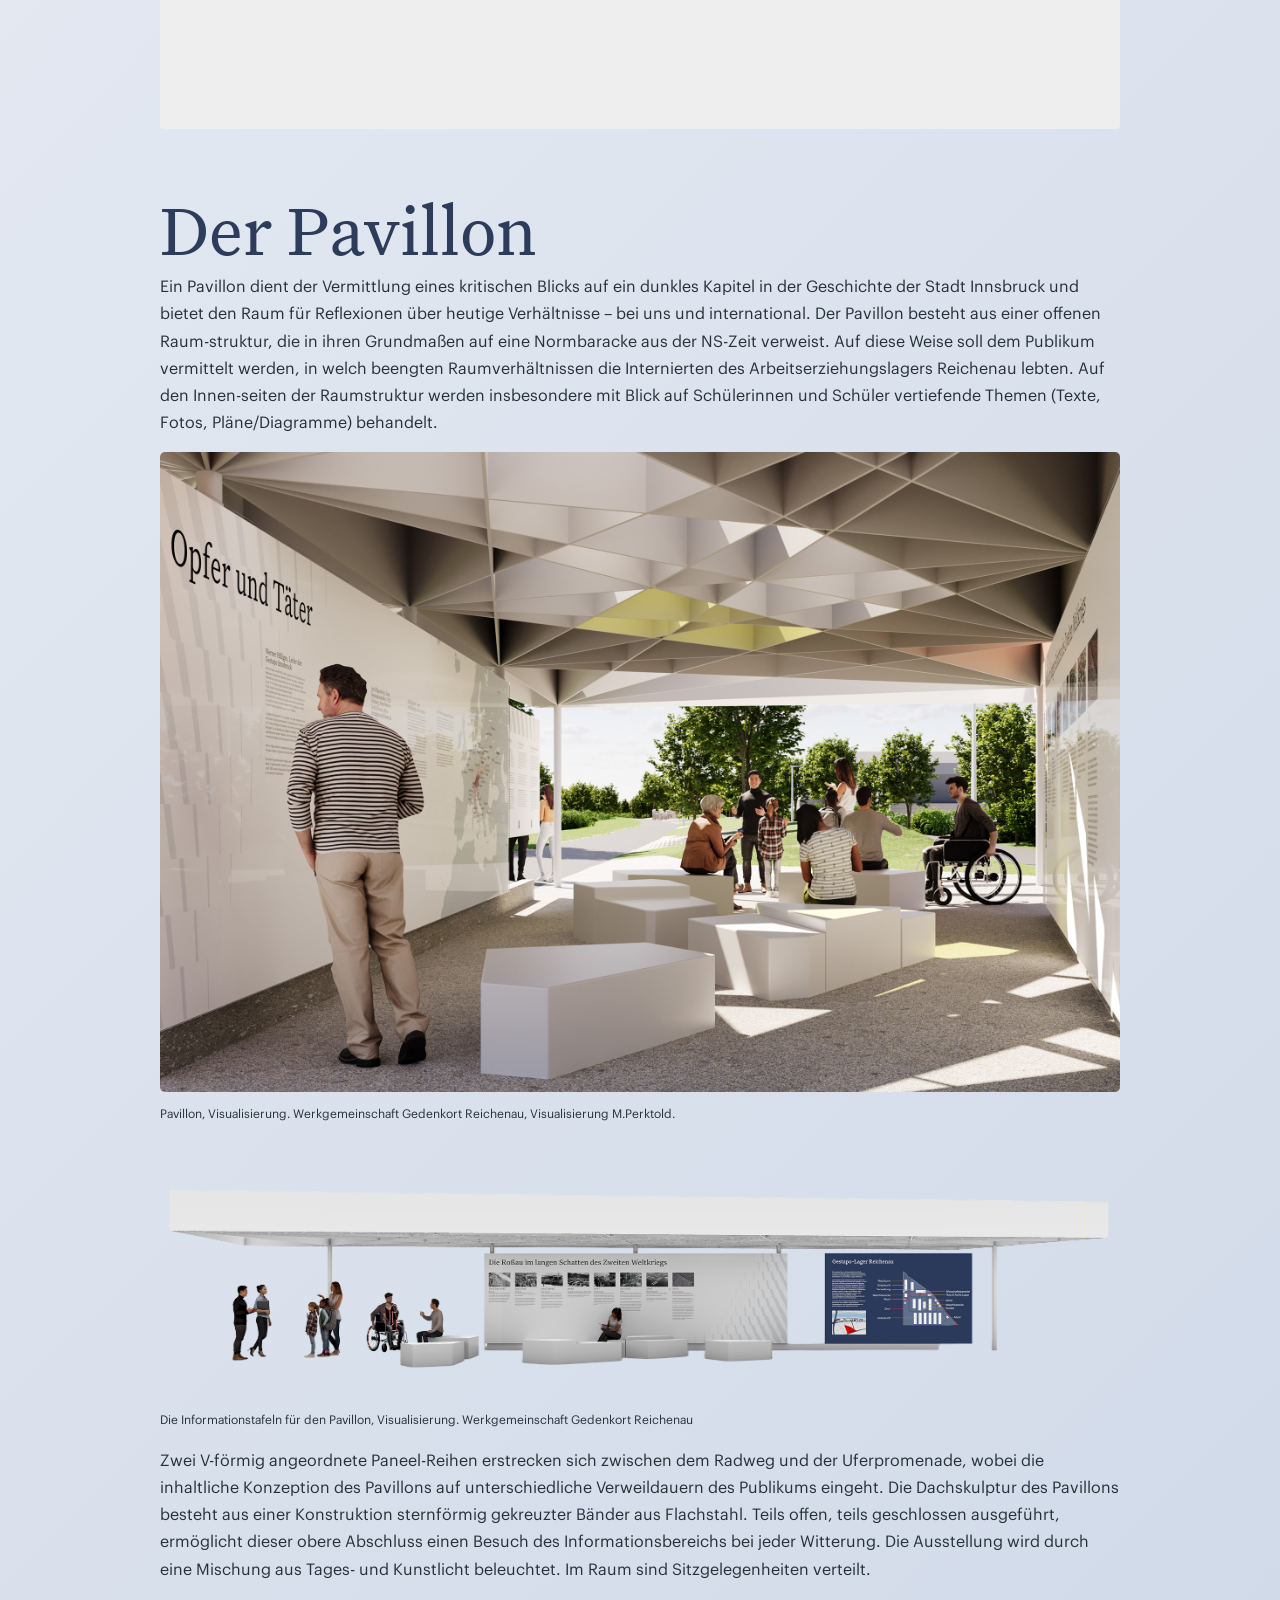
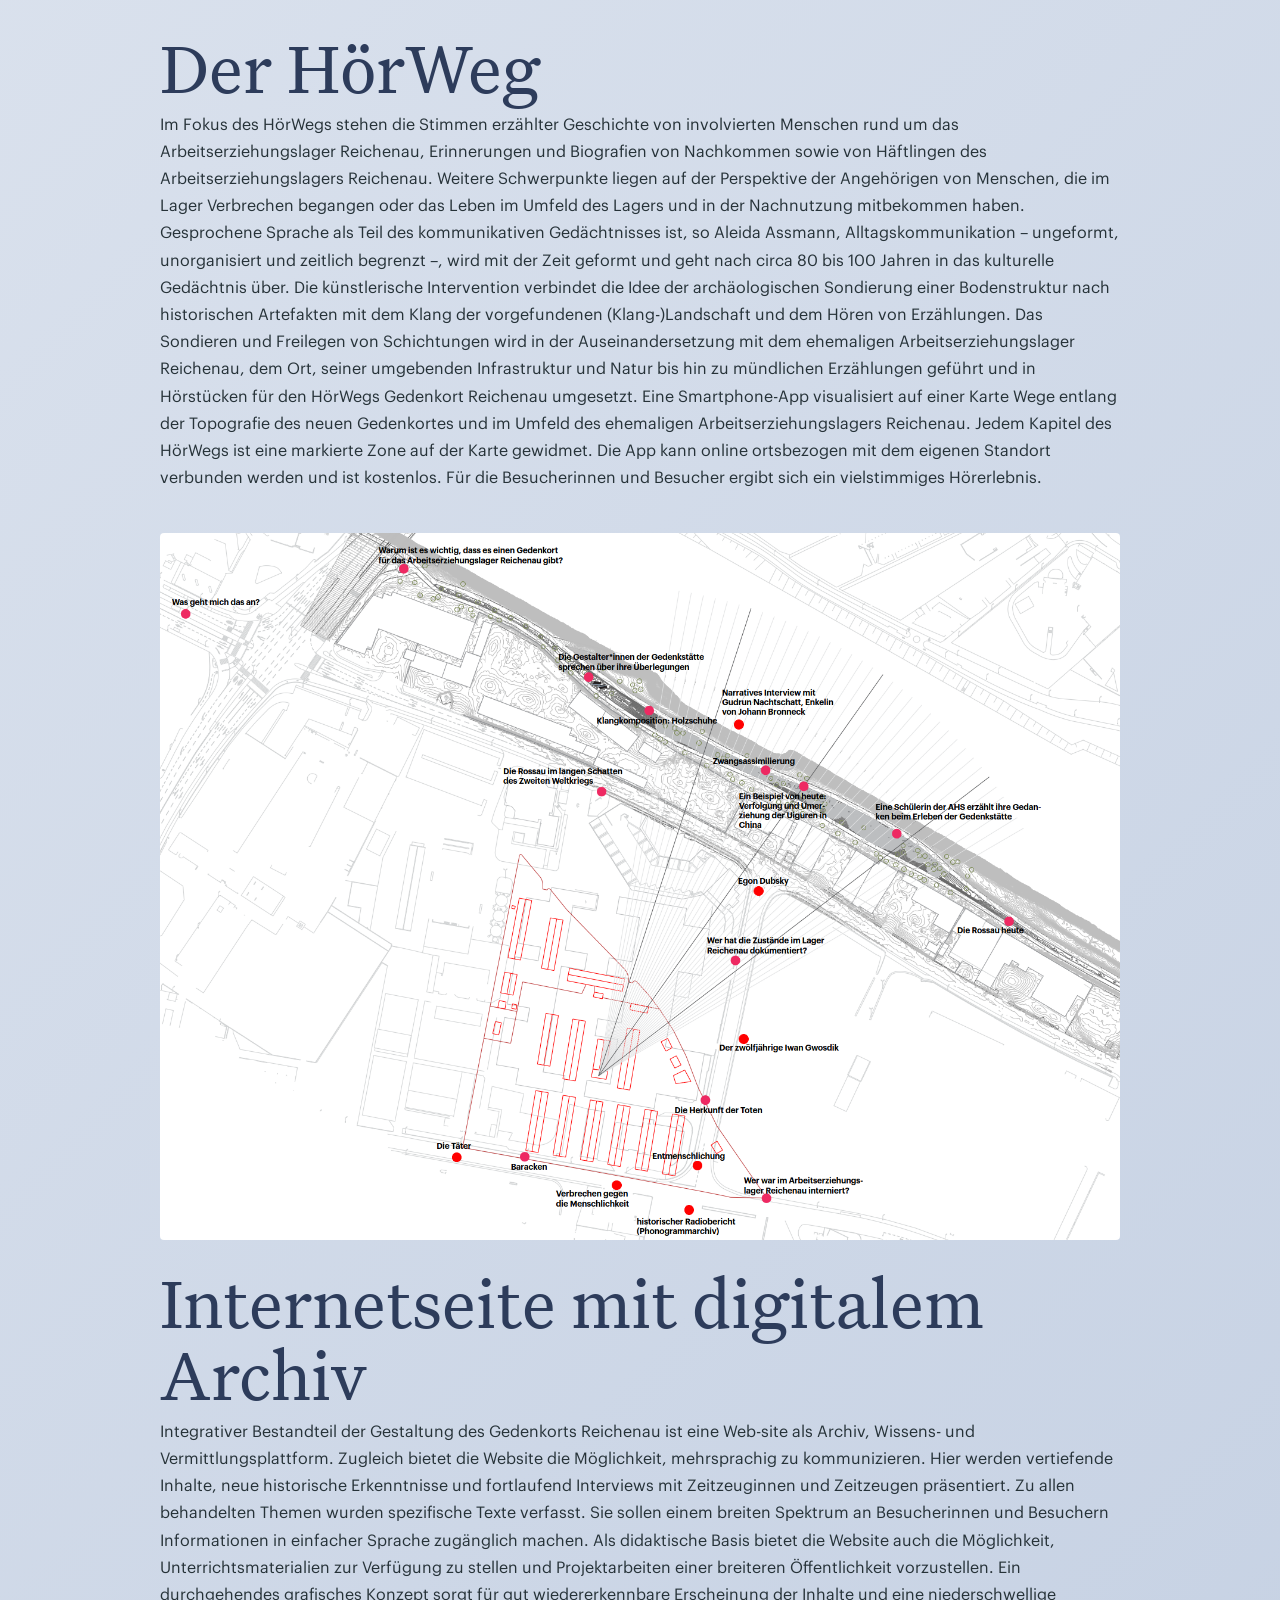
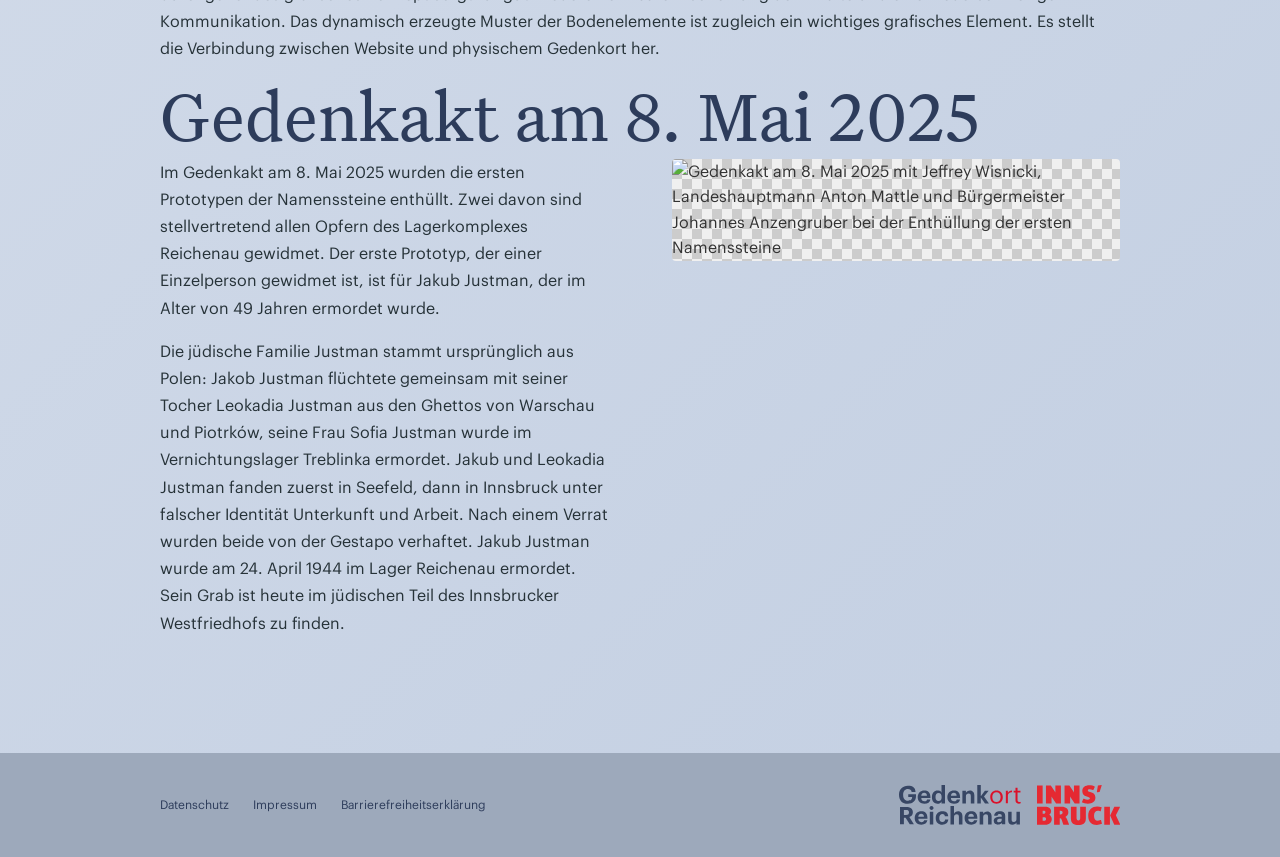
==== commit 26a64a7d: "text edits" ====
--- a/index.html
+++ b/index.html
@@ -275,7 +275,7 @@
             <div class="container">
                 <div class="memorial-hero-content">
                     <h2 class="section-title">Der neue Gedenkort</h2>
-                    <p class="section-intro">Die Geschichte und der Standort des Lagers erfordern eine erneute Auseinandersetzung mit den Schicksalen der damit verbundenen Personen. Alles begann mit einem intensiven historischen und archäologischen Forschungsprozess, um vollständige Kenntnisse über das Lager zu gewährleisten. Auf Grundlage dieses Berichts und der Empfehlungen der Kommission für die Neugestaltung des Denkmals beschloss der Gemeinderat der Landeshauptstadt Innsbruck die Errichtung eines zeitgemäßen Denkmals. Es folgte ein mehrstufiger, internationaler Gestaltungswettbewerb, der sowohl die architektonische Gestaltung als auch ein didaktisches Konzept für das Denkmal abdeckte. Das hier vorgestellte Siegerprojekt stammt von der Arbeitsgemeinschaft Heike Bablick · Ricarda Denzer · Karl-Heinz Machat · Bettina Schlorhaufer · Hermann Zschiegner.</p>
+                    <p class="section-intro">Aus der Geschichte des Ortes und des Gedenkens heraus ist der Auftrag erwachsen, sich dem Lagergelände in der Rossau und den Schicksalen der Menschen, die mit ihm verbunden sind, erneut zu widmen. Am Beginn stand intensive zeitgeschichtliche wie archäologische Forschung, um einen aktuellen Forschungsstand zu gewährleisten. Auf der Basis des Berichtes und der Empfehlungen der Kommission zur Neugestaltung des Gedenkortes traf der Gemeinderat der Landeshauptstadt Innsbruck die Grundsatz-entscheidung zur Errichtung einer zeitgemäßen Gedenkstätte. Es folgte ein mehrstufi-ger, internationaler Wettbewerb, der sowohl die architektonische als auch die künstleri-sche und die didaktische Gestaltung umfasste. Das Siegerprojekt der Werkgemeinschaft Heike Bablick · Ricarda Denzer · Karl-Heinz Machat · Bettina Schlorhaufer · Hermann Zschiegner wird im Folgenden vorgestellt.</p>
                 </div>
             </div>
         </section>
@@ -311,18 +311,20 @@
                     <div class="memorial-feature">
                         <h3>Namenssteine</h3>
                         <!-- Timeline (Zeitstrahlen) -->
-                        <p>Die Verteilung der Namenssteine erfolgt entsprechend der Todestage der 115 Opfer. Zeitstrahlen markieren die Monate, in denen das Lager bestand. Nachdem in manchen Monaten besonders viele Menschen starben, bilden die Namenssteine stellenweise dichte Gruppen. Auf diese Weise werden die Besucher und Besucherinnen zu unmittelbaren Zeugen der im Lager waltenden Grausamkeit. Bodenelemente bedecken in unterschiedlicher Dichte die Oberfläche einer wellenförmigen Erhebung. Sie veranschaulichen die große Zahl der Menschen, die im Lager interniert waren.</p>
+                        <p>Namenssteine für die 115 Opfer werden aus Beton mit bunten Sanden und Kiesen gegossen, im Höhenverlauf leicht unterschiedlich gefärbt. Die den Besucherinnen und Besuchern zugewandte Fläche wird spiegelnd poliert und mit dem Namen des ermordeten Menschen versehen. Da von den meisten Toten detaillierte biografische Daten und Porträtfotos fehlen, ersetzt die Spiegelung der Besucherinnen und Besucher auf der
+Namensfläche das Porträt. Die Verteilung der Namenssteine auf dem Gelände erfolgt entsprechend der Todestage der Ermordeten. Zeitstrahlen markieren die Monate, in denen das Lager bestand. Nachdem in manchen Monaten besonders viele Menschen starben, bilden die Namenssteine stellenweise dichte Gruppen. Auf diese Weise werden die Besucher und Besucherinnen zu unmittelbaren Zeugen der im Lager waltenden Grausamkeit. Bodenelemente bedecken in unterschiedlicher Dichte die Oberfläche einer wellenförmigen Erhebung. Sie veranschaulichen die große Zahl der Menschen, die im Lager interniert waren.</p>
                         <div class="memorial-feature">
                             <img src="assets/Zeitstrahlen.svg" alt="Zeitstrahl der chronologischen Entwicklung des Arbeitserziehungslagers Reichenau von 1941 bis 1945" class="memorial-img">
                             <!-- <p class="memorial-caption">Chronological timeline (Zeitstrahlen) of the Reichenau Labor Education Camp operations and key events from 1941 to 1945</p> -->
                         </div>
                         <img src="assets/Namestone-detail.jpg" alt="Namenssteine" class="memorial-img">
-                        <p class="memorial-caption">Die Namenssteine werden aus Beton und Glasterrazzo gegossen, im Höhenverlauf leicht unterschiedlich gefärbt. Die den Besucherinnen und Besuchern zugewandte Fläche wird spiegelnd poliert und mit dem Namen des ermordeten Menschen versehen. Da von den meisten Toten die biografischen Daten und Porträtfotos fehlen, ersetzt die Spiegelung der Besucherinnen und Besucher auf der Namens Fläche das Porträt.</p>
+                        <p class="image-source">Namenssteine, Visualisierung. Werkgemeinschaft Gedenkort Reichenau, Visualisierung M.Perktold.</p>
                     </div>
                     <div class="memorial-feature">
                         <h3>Erinnerungsufer</h3>
-                        <p>Die Wellenform des Gedenkorts Reichenau verweist auf das, was unter der Oberfläche liegt, auf das, was nicht sichtbar ist; und auf die Zwischenräume der Fundstücke, auf die Lücken in den Archiven, auf die fehlenden Namen der Opfer eines Terrorregimes.
-</p>
+                        <p>Die Wellenform des Gedenkorts Reichenau verweist auf das, was unter der Ober-fläche liegt, auf das, was nicht sichtbar ist; und auf die Zwischenräume der Fundstücke, auf die Lücken in den Archiven, auf die fehlenden Namen der Opfer eines Terror-regimes. Durch die gestaltete Landschaft entsteht eine Beziehung zwischen dem Ort des Gedenkens an die Opfer und dem historischen Tatort sowie zwischen den Zuhö-renden und dem Gehörten.</p>
+                         <img src="assets/Wellenform.jpg" alt="Wellenform des Gedenkorts Reichenau" class="memorial-img">
+                        <p class="image-source">Wellenform des Gedenkorts Reichenau, Visualisierung. Werkgemeinschaft Gedenkort Reichenau, Visualisierung M.Perktold.</p>
                     </div>
 
                     <!-- Landscape Pattern Animation -->
@@ -337,19 +339,21 @@
                     </div>
                     <div class="memorial-feature">
                         <h3>Der Pavillon</h3>
-                        <p>Die Dachskulptur des Pavillons besteht aus einer Konstruktion sternförmig gekreuzter Bänder aus Flachstahl. Teils offen, teils geschlossen ausgeführt, ermöglicht dieser obere Abschluss einen Besuch des Informationsbereichs bei jeder Witterung. Die Ausstellung wird durch eine Mischung aus Tages- und Kunstlicht beleuchtet. Im Raum sind Sitzgelegenheiten verteilt. Der Pavillon dient der Vermittlung eines kritischen Blicks auf ein dunkles Kapitel in der Geschichte der Stadt Innsbruck und bietet den Raum für Reflexionen über heutige Verhältnisse – bei uns und international.</p>
+                        <p>Ein Pavillon dient der Vermittlung eines kritischen Blicks auf ein dunkles Kapitel in der Geschichte der Stadt Innsbruck und bietet den Raum für Reflexionen über heutige Verhältnisse – bei uns und international. Der Pavillon besteht aus einer offenen Raum-struktur, die in ihren Grundmaßen auf eine Normbaracke aus der NS-Zeit verweist. Auf diese Weise soll dem Publikum vermittelt werden, in welch beengten Raumverhältnissen die Internierten des Arbeitserziehungslagers Reichenau lebten. Auf den Innen-seiten der Raumstruktur werden insbesondere mit Blick auf Schülerinnen und Schüler vertiefende Themen (Texte, Fotos, Pläne/Diagramme) behandelt.</p>
                         <img src="assets/pavilion-detail.jpg" alt="Der Pavillon" class="memorial-img">
-                        <!-- <p class="memorial-caption">The Pavillio description here</p> -->
+                        <p class="image-source">Pavillon, Visualisierung. Werkgemeinschaft Gedenkort Reichenau, Visualisierung M.Perktold.</p>
                         <img src="assets/Infopanel_C_Ansicht.png" alt="Die Informationstafeln" class="memorial-img transparent-img">
-                        <p class="memorial-caption">Die Informationstafeln für den Pavillon</p>
-                    </div>
-                    
-                    <div class="memorial-feature">
-                        <h3>Der HörWeg</h3>
+                        <p class="image-source">Die Informationstafeln für den Pavillon, Visualisierung. Werkgemeinschaft Gedenkort Reichenau</p>
+                        <p>Zwei V-förmig angeordnete Paneel-Reihen erstrecken sich zwischen dem Radweg und der Uferpromenade, wobei die inhaltliche Konzeption des Pavillons auf unterschiedliche Verweildauern des Publikums eingeht. Die Dachskulptur des Pavillons besteht aus einer Konstruktion sternförmig gekreuzter Bänder aus Flachstahl. Teils offen, teils geschlossen ausgeführt, ermöglicht dieser obere Abschluss einen Besuch des Informationsbereichs bei jeder Witterung. Die Ausstellung wird durch eine Mischung aus Tages- und Kunstlicht beleuchtet. Im Raum sind Sitzgelegenheiten verteilt.</p>
+                    </div>
+                    
+                    <div class="memorial-feature">
+                        <h3>Der HörWeg</h3
                         <div class="about-content">
                             <div class="about-text">
-                                <p>Im Fokus stehen Berichte von Zeitzeuginnen und Zeitzeugen, Erinnerungen und Biografien von Nachkommen sowie von Häftlingen des Arbeitserziehungslagers Reichenau. Weitere Schwerpunkte liegen auf der Perspektive der Angehörigen von Menschen, die im Lager Verbrechen begangen oder das Leben im Umfeld des Lagers mitbekommen haben. Die künstlerische Intervention verbindet die Idee der archäologischen Sondierung einer Bodenstruktur nach historischen Artefakten mit dem Klang der vorgefundenen (Klang-)Landschaft und dem Hören von Erzählungen. Das Sondieren und Freilegen von Schichtungen wird in der Auseinandersetzung mit dem ehemaligen Arbeitserziehungslager Reichenau, dem Ort, seiner umgebenden Infrastruktur und Natur bis hin zu mündlichen Erzählungen geführt und in Hörstücken für den Audioweg Gedenkort Reichenau umgesetzt. Eine Smartphone-App visualisiert auf einer Karte Wege entlang der Topografie des neuen Gedenkortes und im Umfeld des ehemaligen Arbeitserziehungslagers Reichenau. Jedem Kapitel des Audiowegs ist ein markierter Punkt auf der Karte gewidmet. Die App kann online mit dem eigenen Standort verbunden oder offline genutzt werden und ist kostenlos. Für die Besucherinnen und Besucher ergibt sich ein multidimensionales Hörerlebnis.</p>
-                            </div>
+                                <p>Im Fokus des HörWegs stehen die Stimmen erzählter Geschichte von involvierten Menschen rund um das Arbeitserziehungslager Reichenau, Erinnerungen und Biografien von Nachkommen sowie von Häftlingen des Arbeitserziehungslagers Reichenau. Weitere Schwerpunkte liegen auf der Perspektive der Angehörigen von Menschen, die im Lager Verbrechen begangen oder das Leben im Umfeld des Lagers und in der Nachnutzung mitbekommen haben. Gesprochene Sprache als Teil des kommunikativen Gedächtnisses ist, so Aleida Assmann, Alltagskommunikation – ungeformt, unorganisiert und zeitlich begrenzt –, wird mit der Zeit geformt und geht nach circa 80 bis 100 Jahren in das kulturelle Gedächtnis über.
+Die künstlerische Intervention verbindet die Idee der archäologischen Sondierung einer Bodenstruktur nach historischen Artefakten mit dem Klang der vorgefundenen (Klang-)Landschaft und dem Hören von Erzählungen. Das Sondieren und Freilegen von Schichtungen wird in der Auseinandersetzung mit dem ehemaligen Arbeitserziehungslager Reichenau, dem Ort, seiner umgebenden Infrastruktur und Natur bis hin zu mündlichen Erzählungen geführt und in Hörstücken für den HörWegs Gedenkort Reichenau umgesetzt. Eine Smartphone-App visualisiert auf einer Karte Wege entlang der Topografie des neuen Gedenkortes und im Umfeld des ehemaligen Arbeitserziehungslagers Reichenau. Jedem Kapitel des HörWegs ist eine markierte Zone auf der Karte gewidmet. Die App kann online ortsbezogen mit dem eigenen Standort verbunden werden und ist kostenlos. Für die Besucherinnen und Besucher ergibt sich ein vielstimmiges Hörerlebnis.</p>
+                            </div><br>
                             <div class="about-image">
                                 <div class="zoomable-image-container">
                                     <img src="assets/Audio-Walk.png" alt="Audioweg-Oberfläche mit interaktiver Karte und Hörerlebnis für den Gedenkort Reichenau" class="zoomable-image">
@@ -357,10 +361,11 @@
                             </div>
                         </div>
                     </div>
-                    
+                    <br>
                     <div class="memorial-feature">
                         <h3>Internetseite mit digitalem Archiv</h3>
-                        <p>Integrativer Bestandteil der Gestaltung des Gedenkorts Reichenau ist eine Website als Archiv, Wissens- und Vermittlungsplattform. Zugleich bietet die Website die Möglichkeit, mehrsprachig zu kommunizieren. Hier werden vertiefende Inhalte, neue historische Erkenntnisse und fortlaufend Interviews mit Zeitzeuginnen und Zeitzeugen präsentiert. Zu allen behandelten Themen wurden spezifische Texte verfasst. Sie sollen einem breiten Spektrum an Besucherinnen und Besucher Informationen in einfacher Sprache zugänglich machen. Als didaktische Basis bietet die Website auch die Möglichkeit, Unterrichtsmaterialien zur Verfügung zu stellen und Projektarbeiten einer breiteren Öffentlichkeit vorzustellen.</p>
+                        <p>Integrativer Bestandteil der Gestaltung des Gedenkorts Reichenau ist eine Web-site als Archiv, Wissens- und Vermittlungsplattform. Zugleich bietet die Website die Möglichkeit, mehrsprachig zu kommunizieren. Hier werden vertiefende Inhalte, neue historische Erkenntnisse und fortlaufend Interviews mit Zeitzeuginnen und Zeitzeugen präsentiert. Zu allen behandelten Themen wurden spezifische Texte verfasst. Sie sollen einem breiten Spektrum an Besucherinnen und Besuchern Informationen in einfacher Sprache zugänglich machen. Als didaktische Basis bietet die Website auch die Möglichkeit, Unterrichtsmaterialien zur Verfügung zu stellen und Projektarbeiten einer breiteren Öffentlichkeit vorzustellen.
+Ein durchgehendes grafisches Konzept sorgt für gut wiedererkennbare Erscheinung der Inhalte und eine niederschwellige Kommunikation. Das dynamisch erzeugte Muster der Bodenelemente ist zugleich ein wichtiges grafisches Element. Es stellt die Verbindung zwischen Website und physischem Gedenkort her.</p>
                     </div>
                     
                     <div class="memorial-feature">
--- a/css/styles.css
+++ b/css/styles.css
@@ -572,6 +572,15 @@
     font-style: italic;
 }
 
+.image-source {
+    font-size: 0.75rem;
+    color: #666;
+    font-style: normal;
+    margin-top: 0.25rem;
+    margin-bottom: 1rem;
+    line-height: 1.5;
+}
+
 /* Zoomed modal styles */
 .zoom-modal {
     position: fixed;
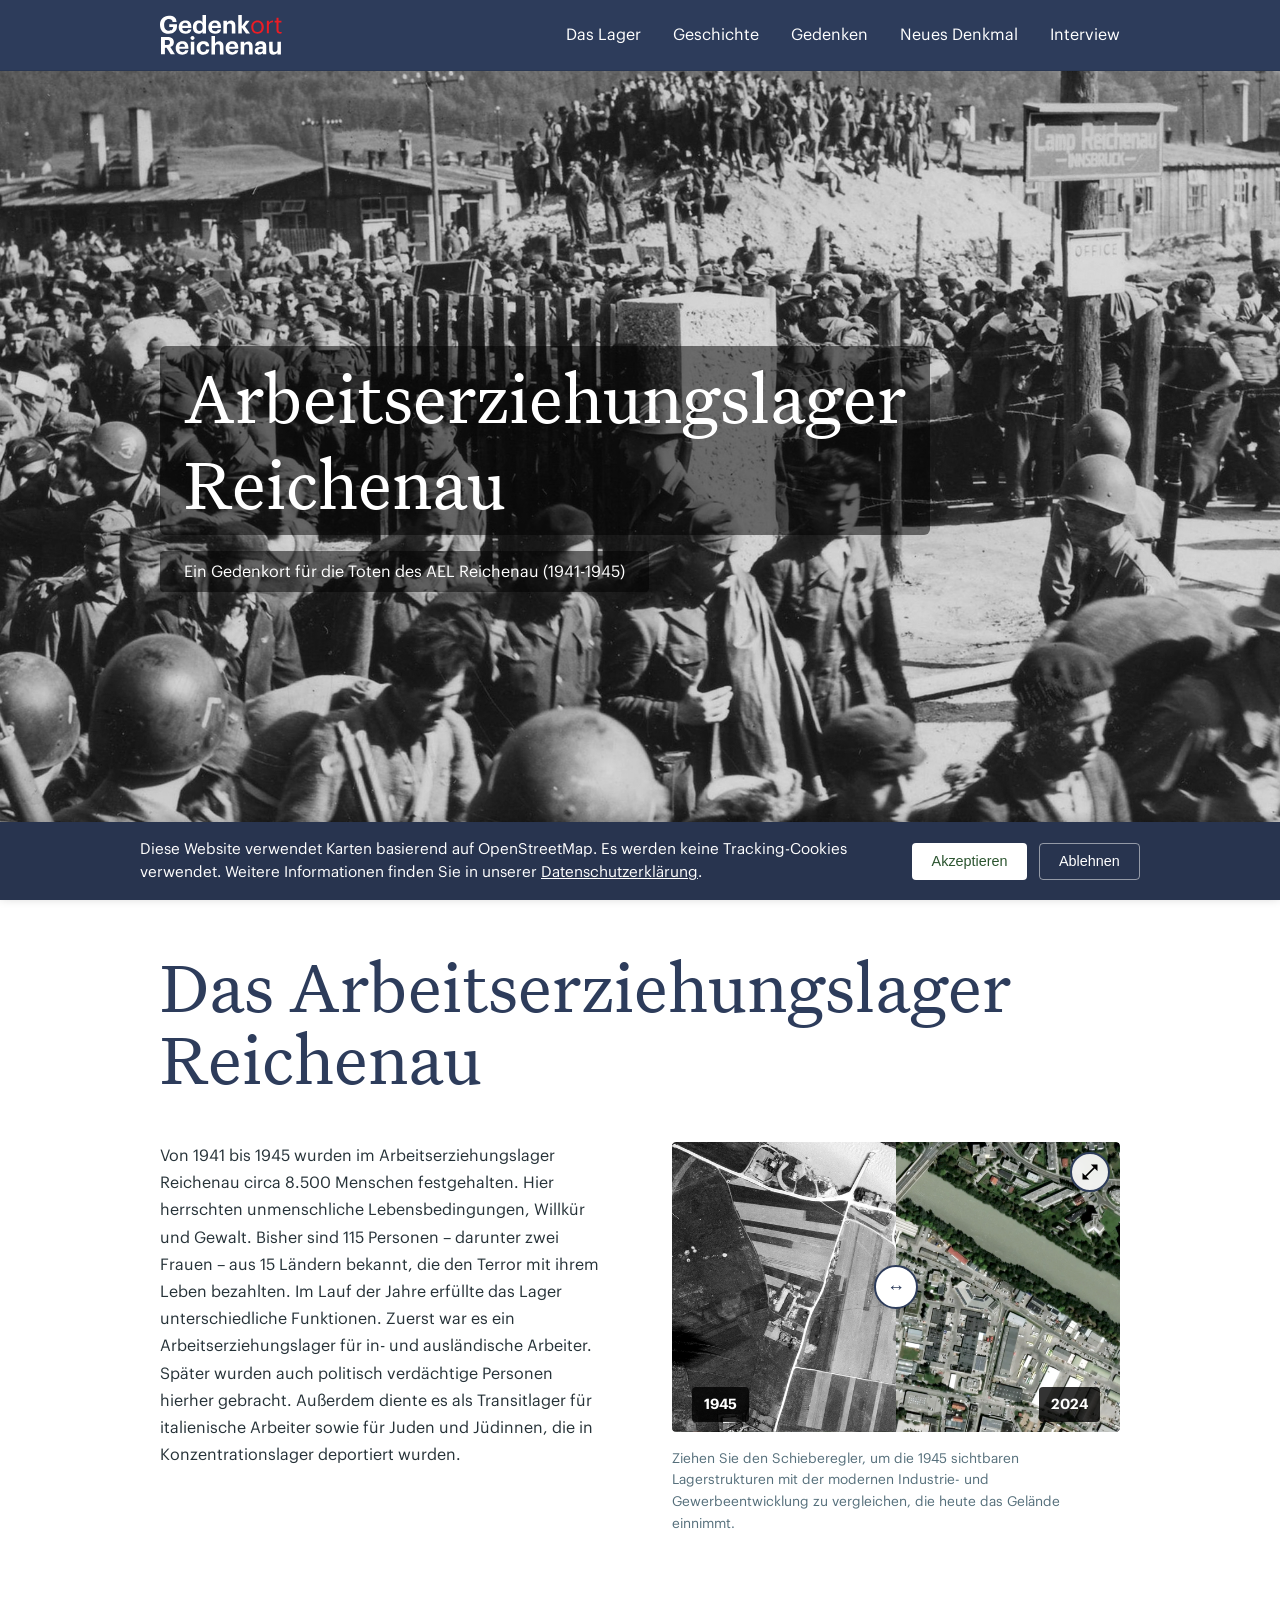
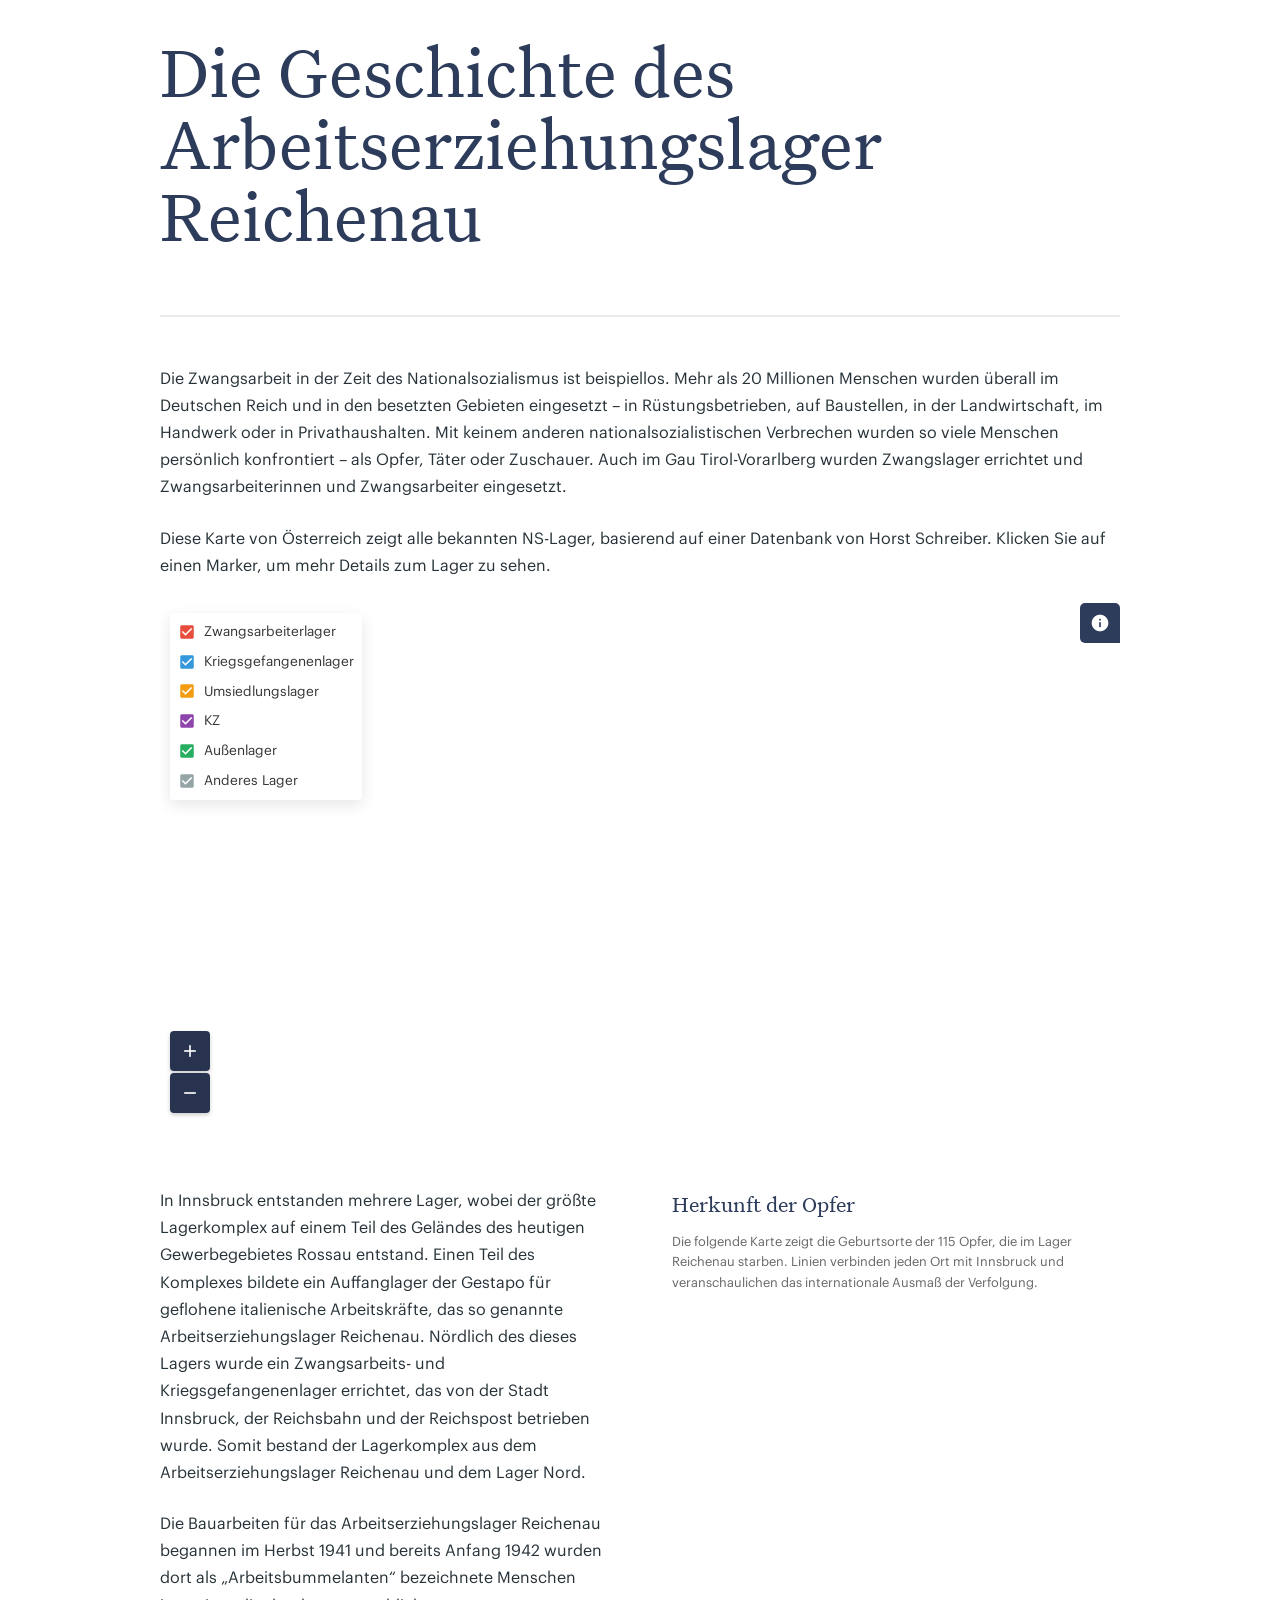
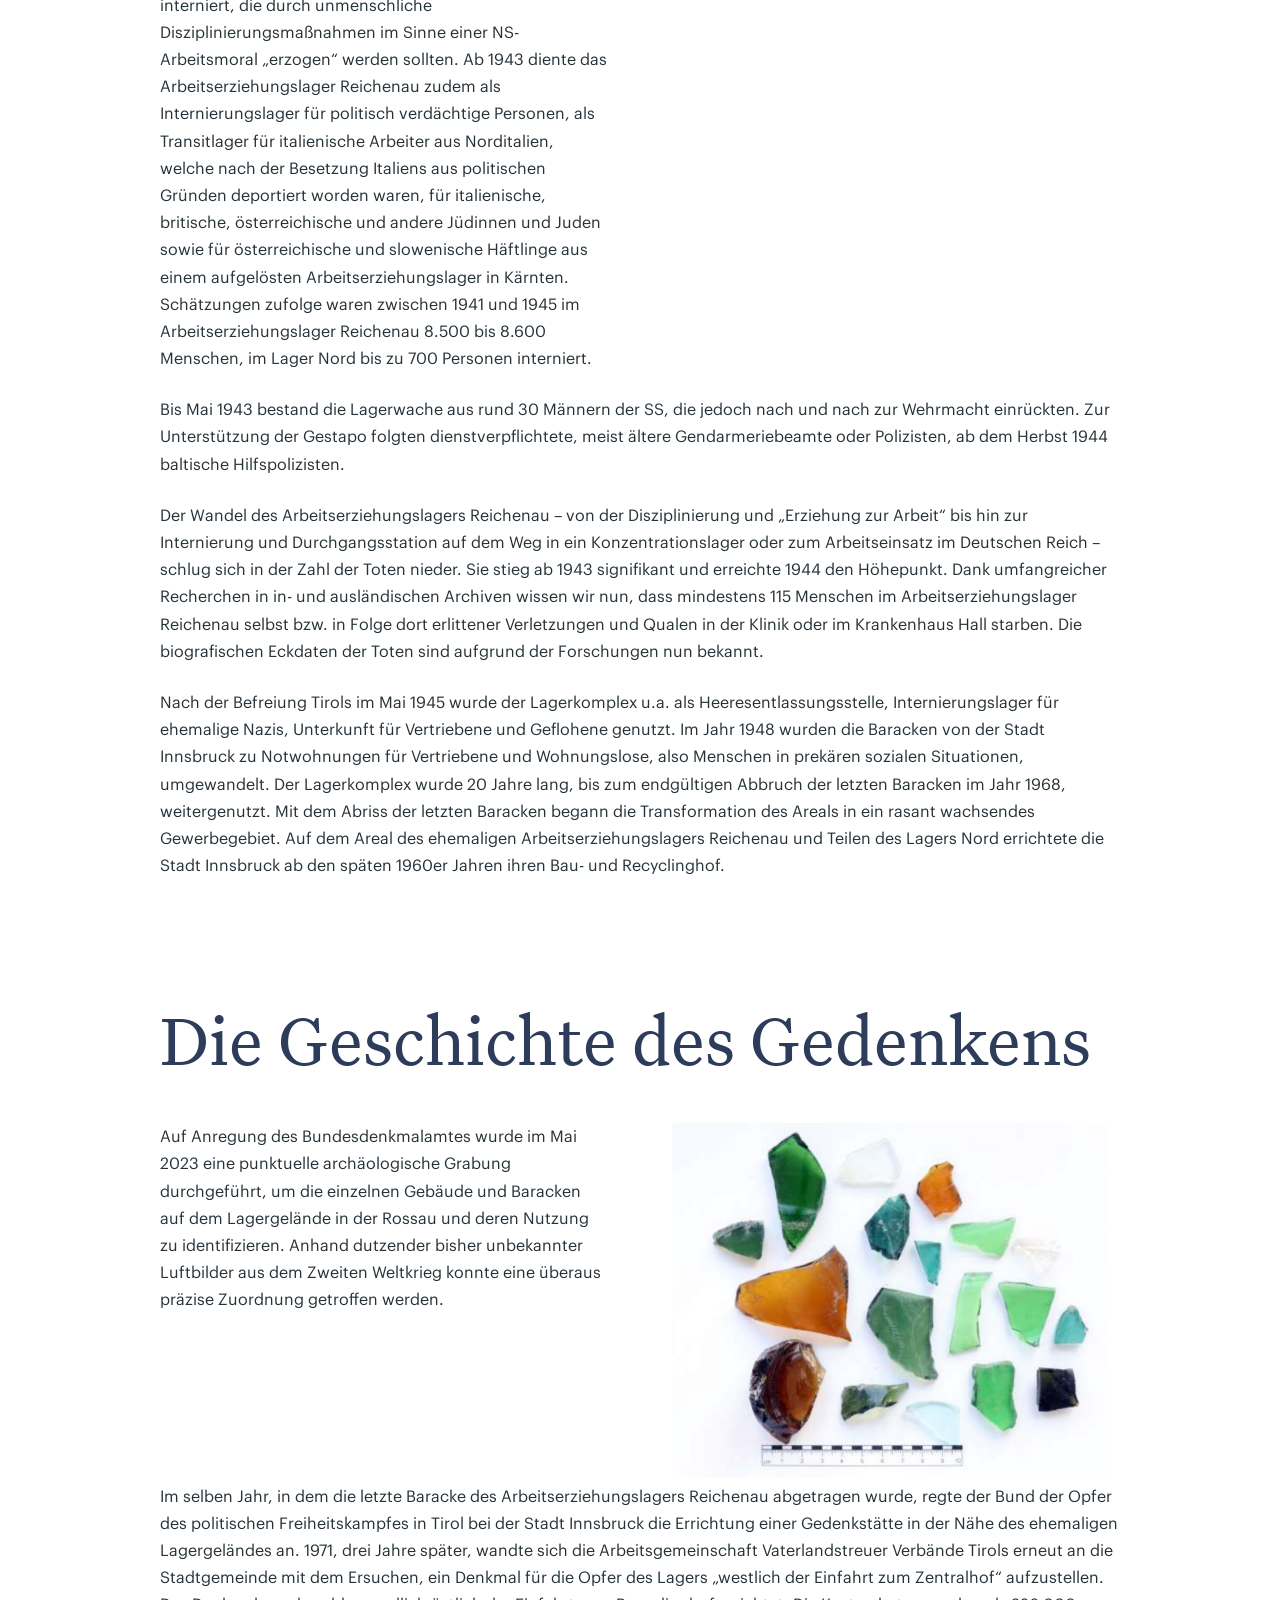
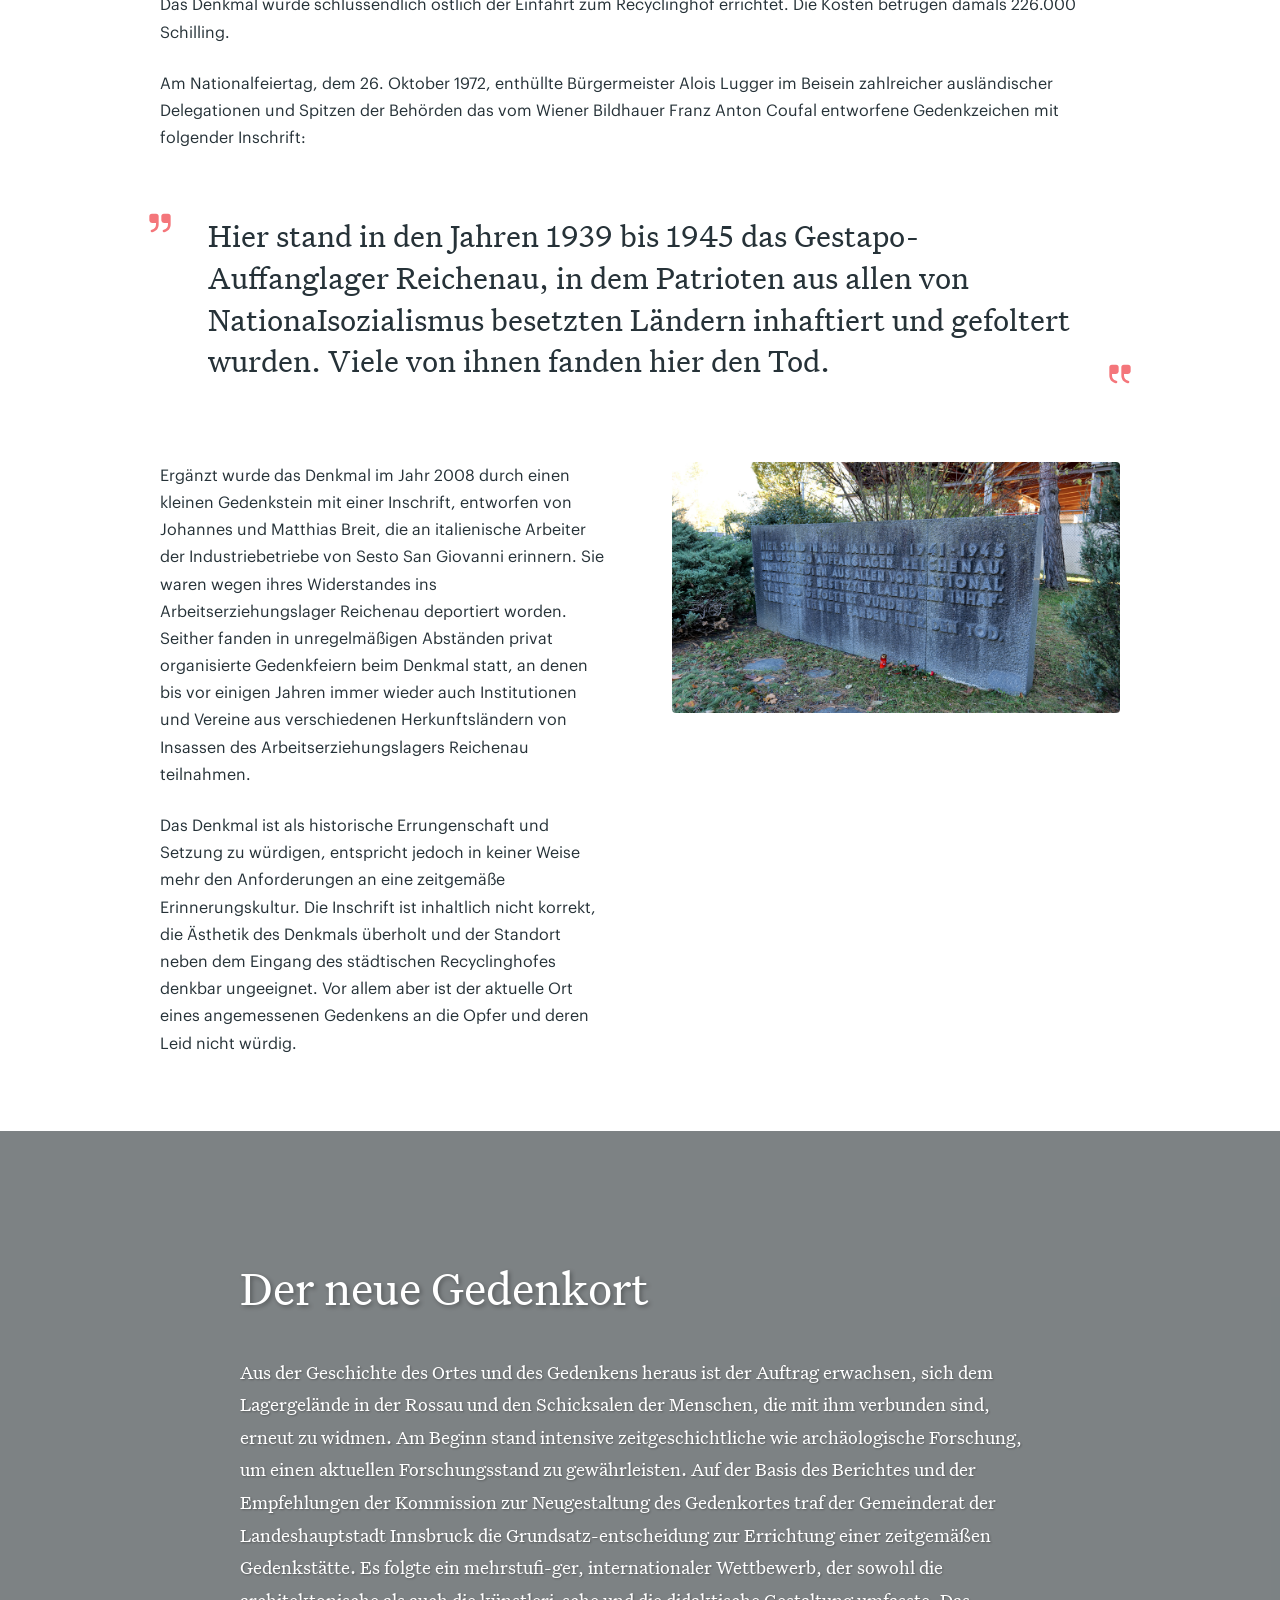
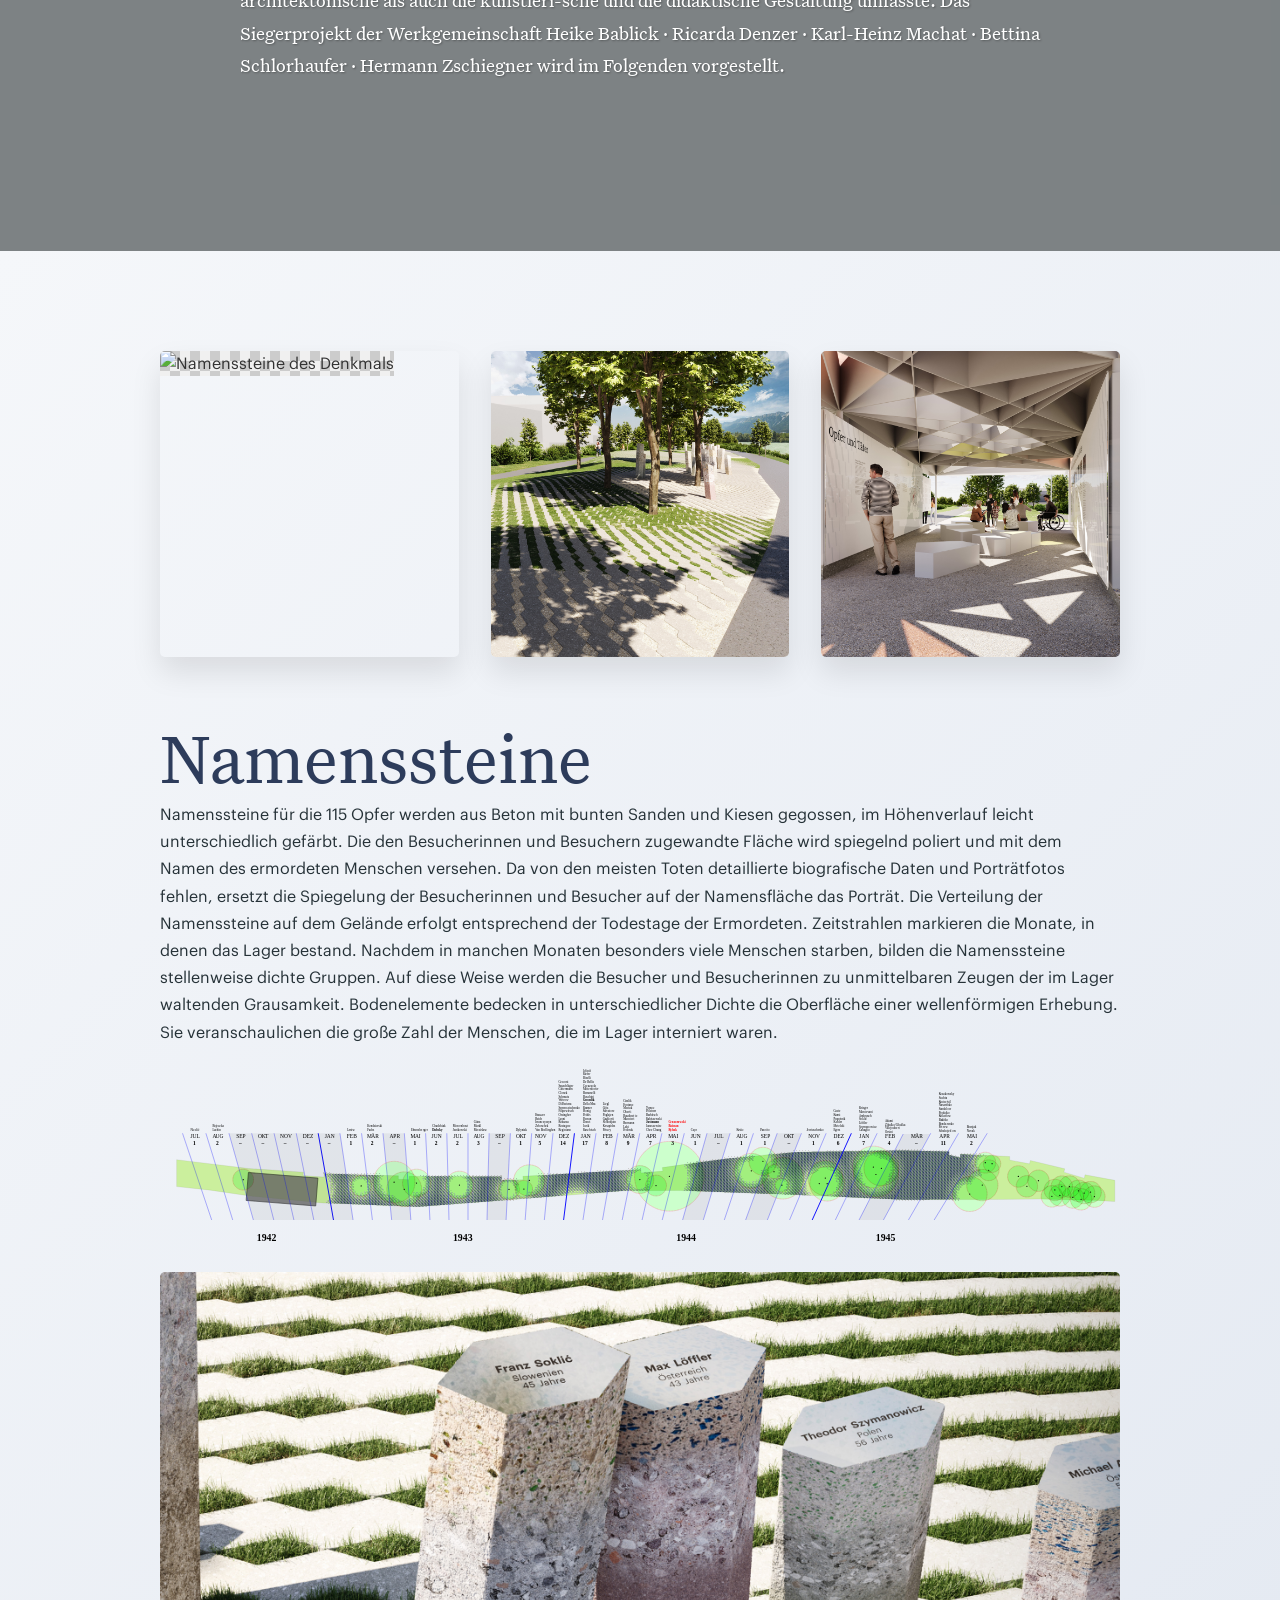
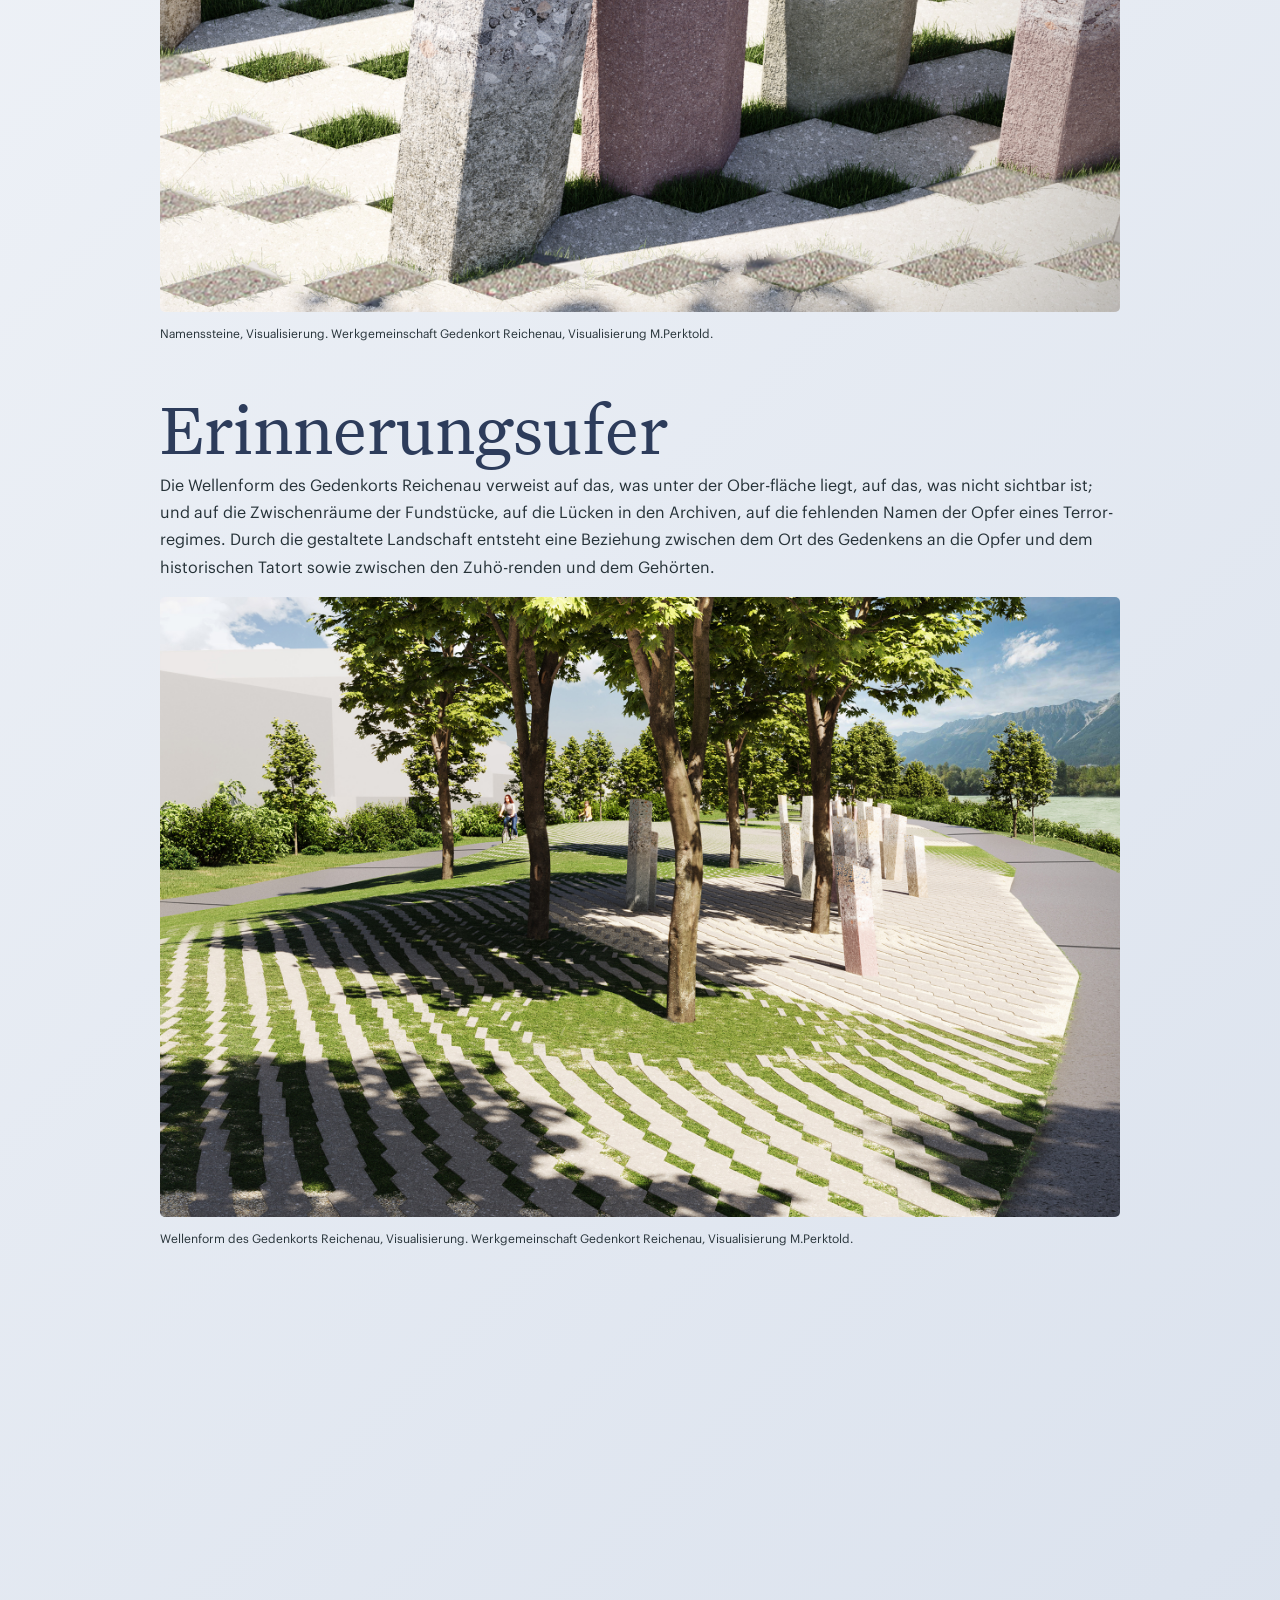
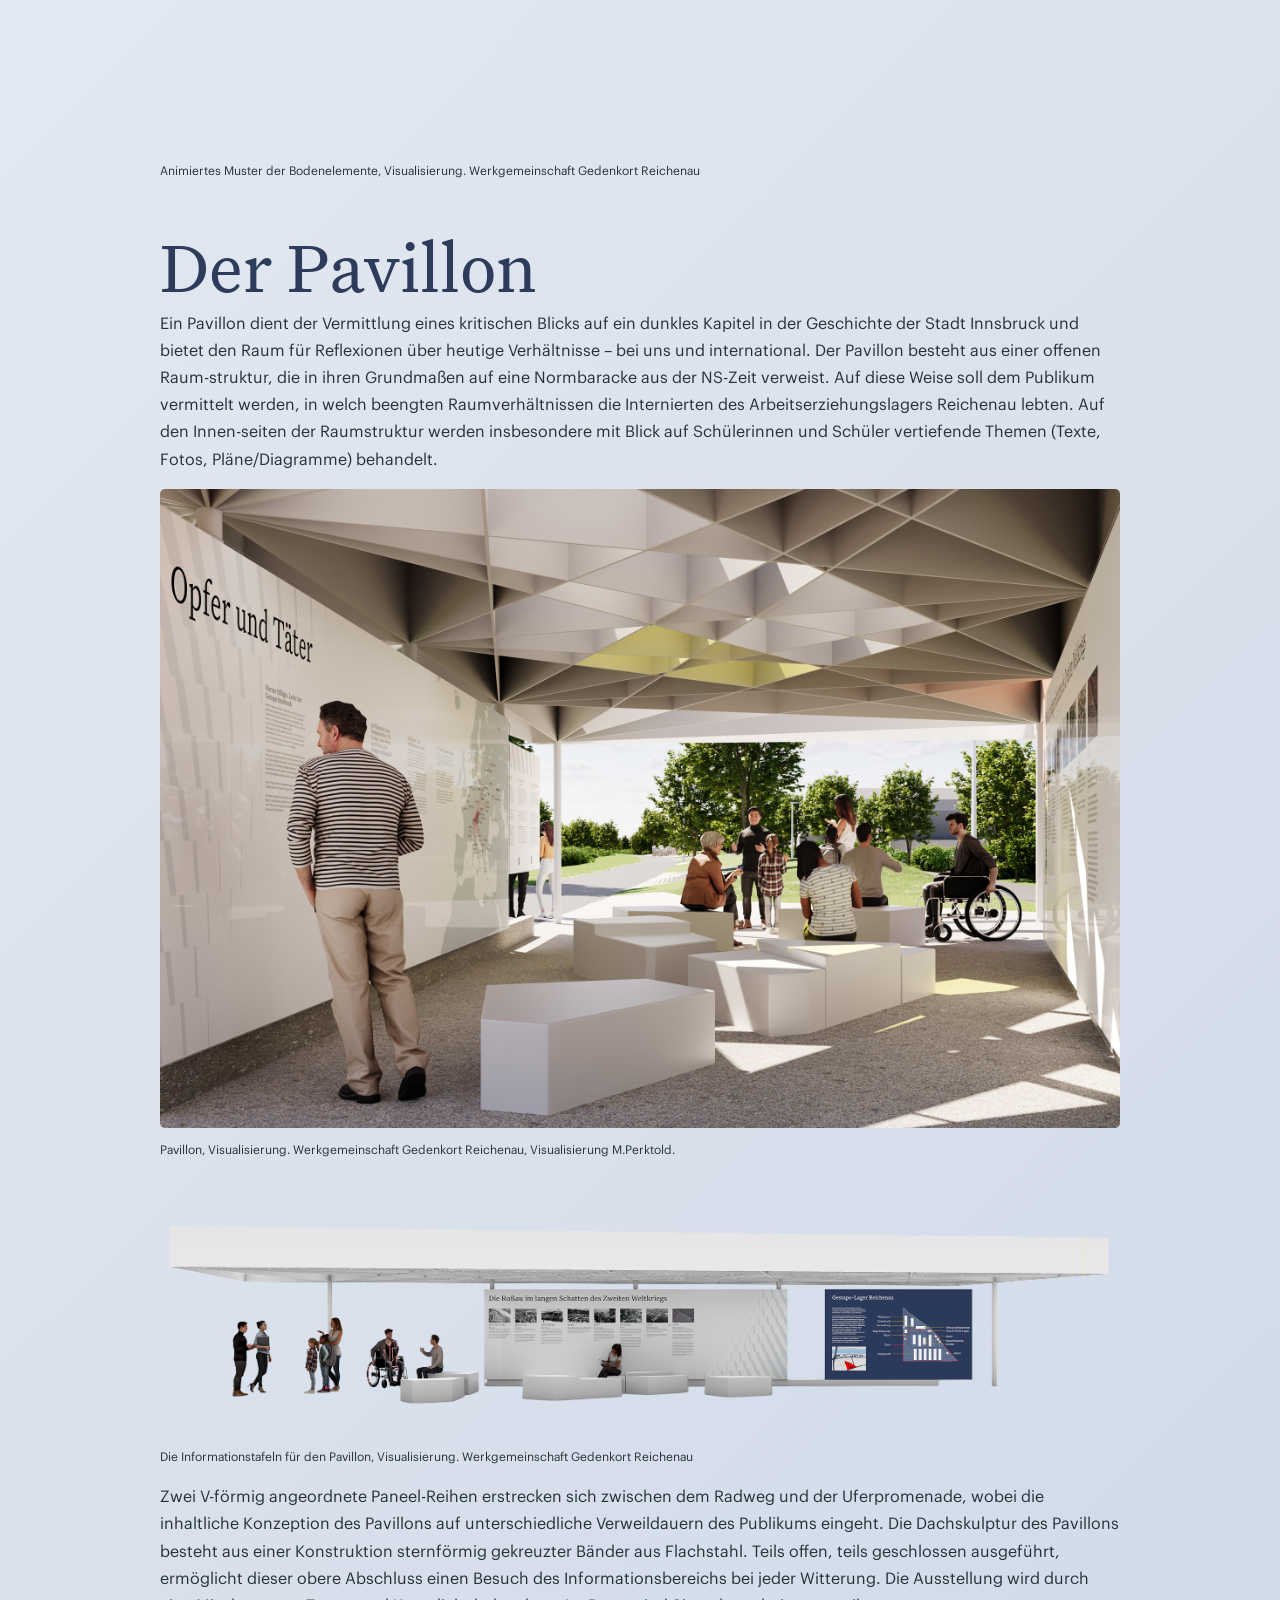
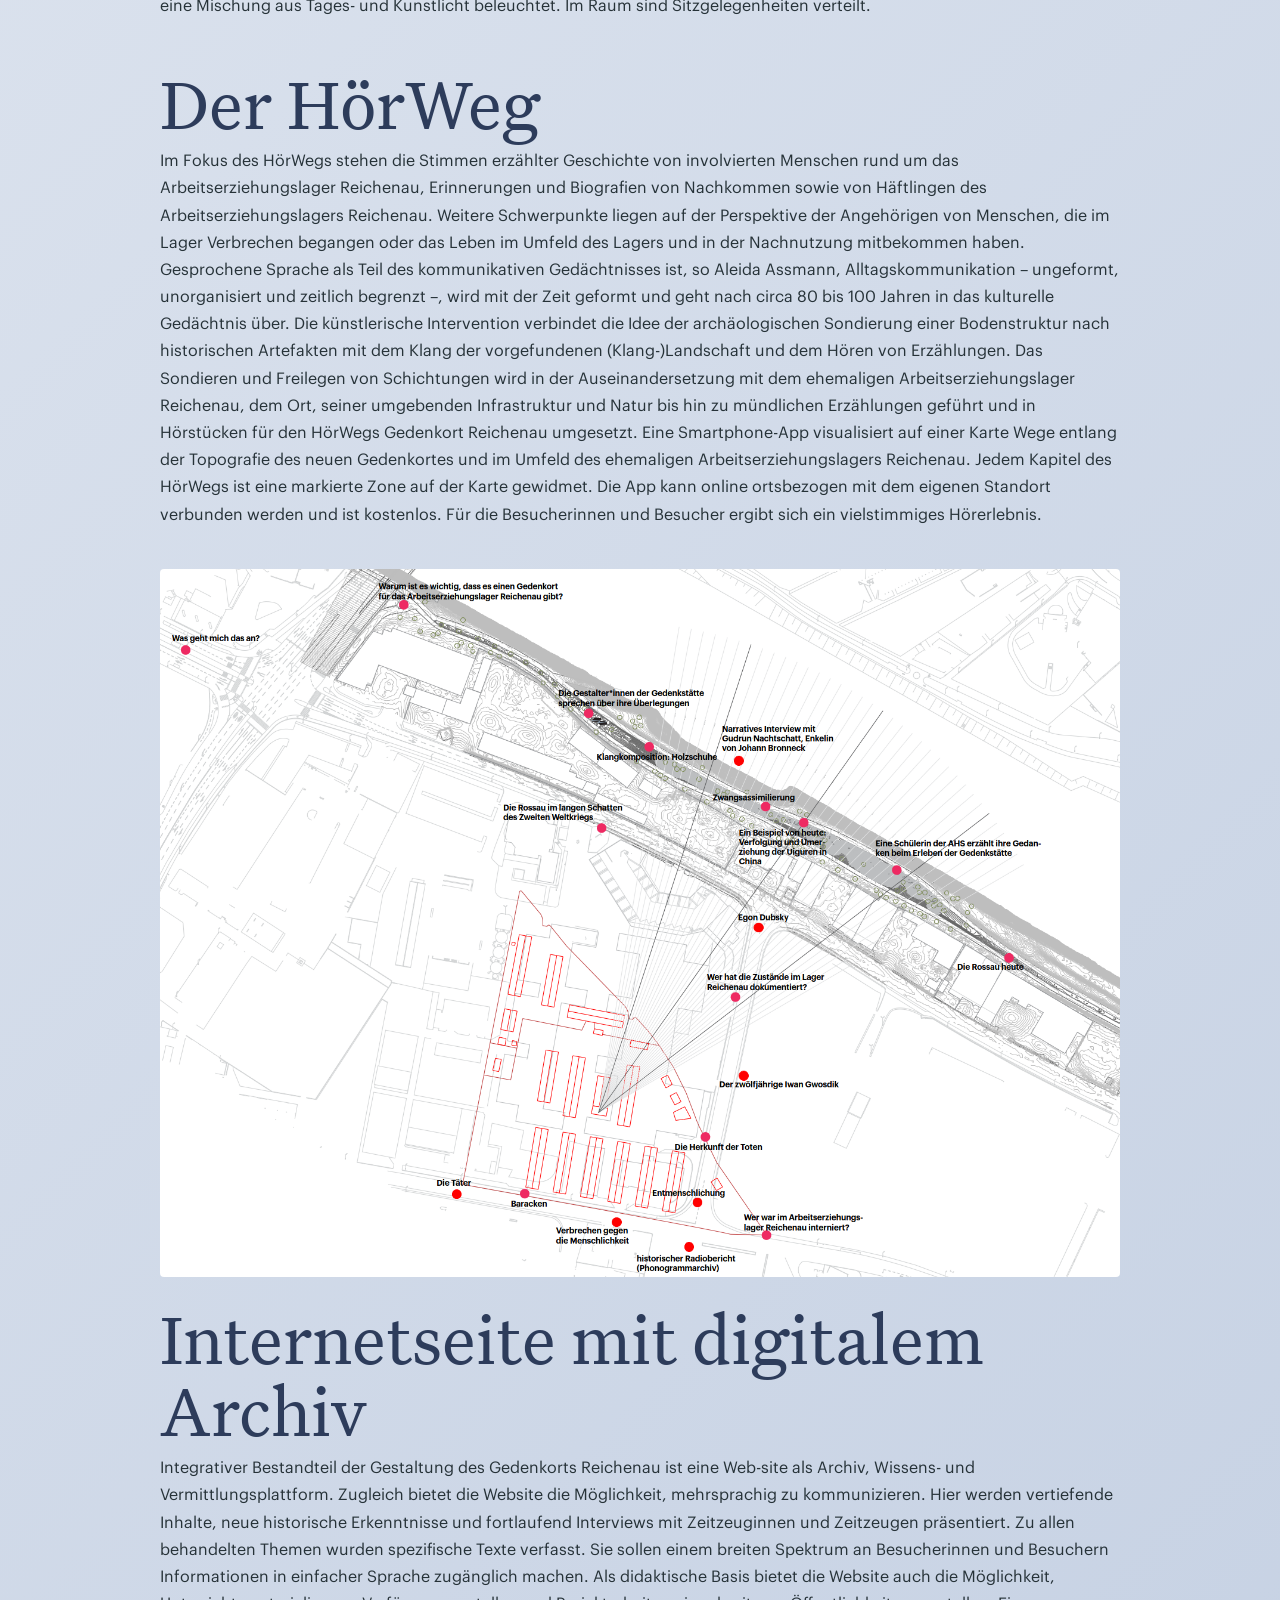
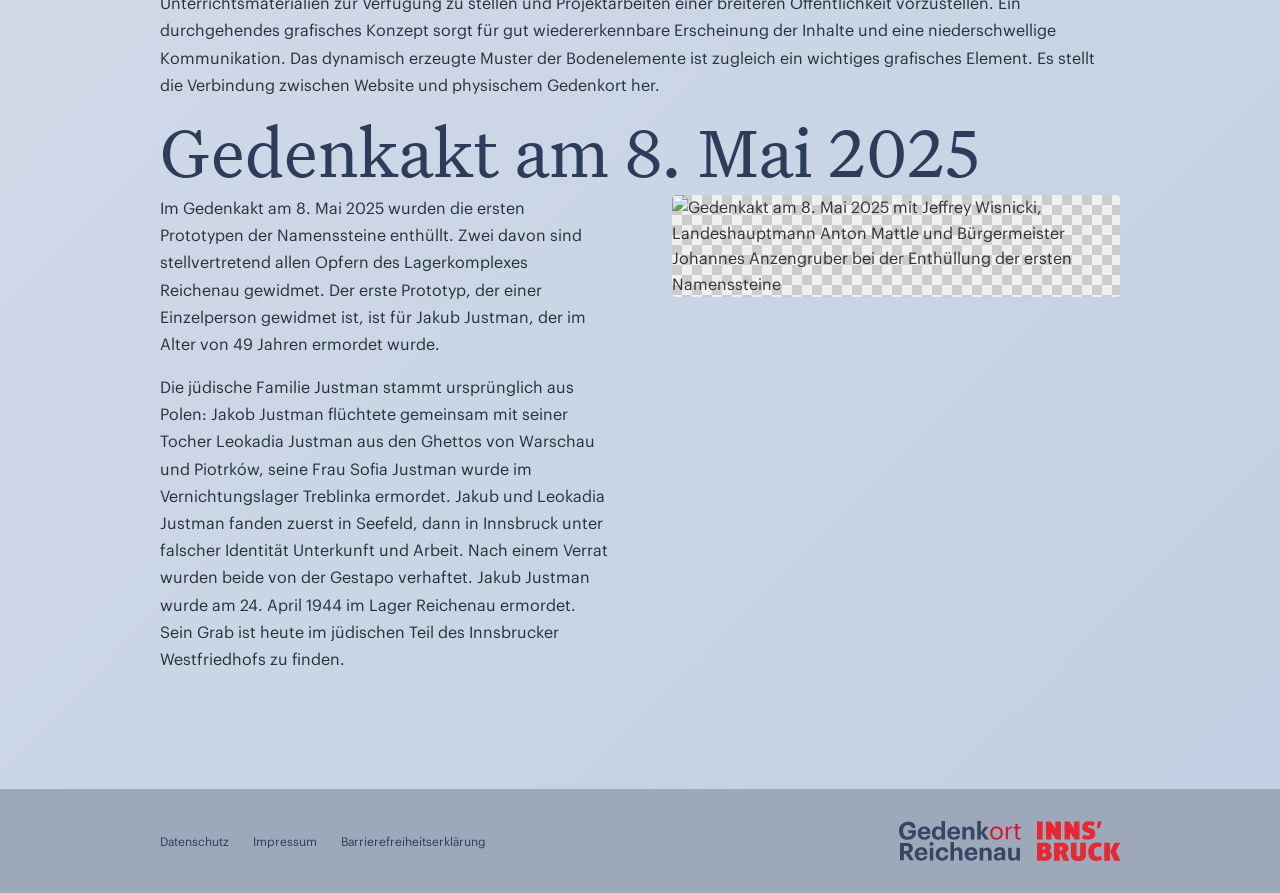
==== commit 29c6c32a: "fixed the pattern on mobile" ====
--- a/index.html
+++ b/index.html
@@ -331,11 +331,8 @@
                     <div class="memorial-feature">
                         <div class="landscape-pattern-container">
                             <canvas id="landscapePatternCanvas" class="landscape-pattern-canvas"></canvas>
-                            <!-- <div class="pattern-overlay">
-                                <h4>Memorial Landscape Pattern</h4>
-                                <p>Animated tiles representing the memorial's wave-shaped terrain</p>
-                            </div> -->
-                        </div>
+                        </div>
+                        <p class="image-source">Animiertes Muster der Bodenelemente, Visualisierung. Werkgemeinschaft Gedenkort Reichenau</p>
                     </div>
                     <div class="memorial-feature">
                         <h3>Der Pavillon</h3>
--- a/css/styles.css
+++ b/css/styles.css
@@ -2123,7 +2123,7 @@
     position: relative;
     width: 100%;
     height: 400px;
-    background: #EEE;
+    /* background: #EEE; */
     border-radius: 4px;
     overflow: hidden;
     margin: 2rem 0;
@@ -2162,7 +2162,13 @@
 
 @media (max-width: 768px) {
     .landscape-pattern-container {
-        height: 300px;
+        height: auto;
+    }
+    
+    .landscape-pattern-canvas {
+        width: 100%;
+        height: auto;
+        display: block;
     }
     
     .pattern-overlay {
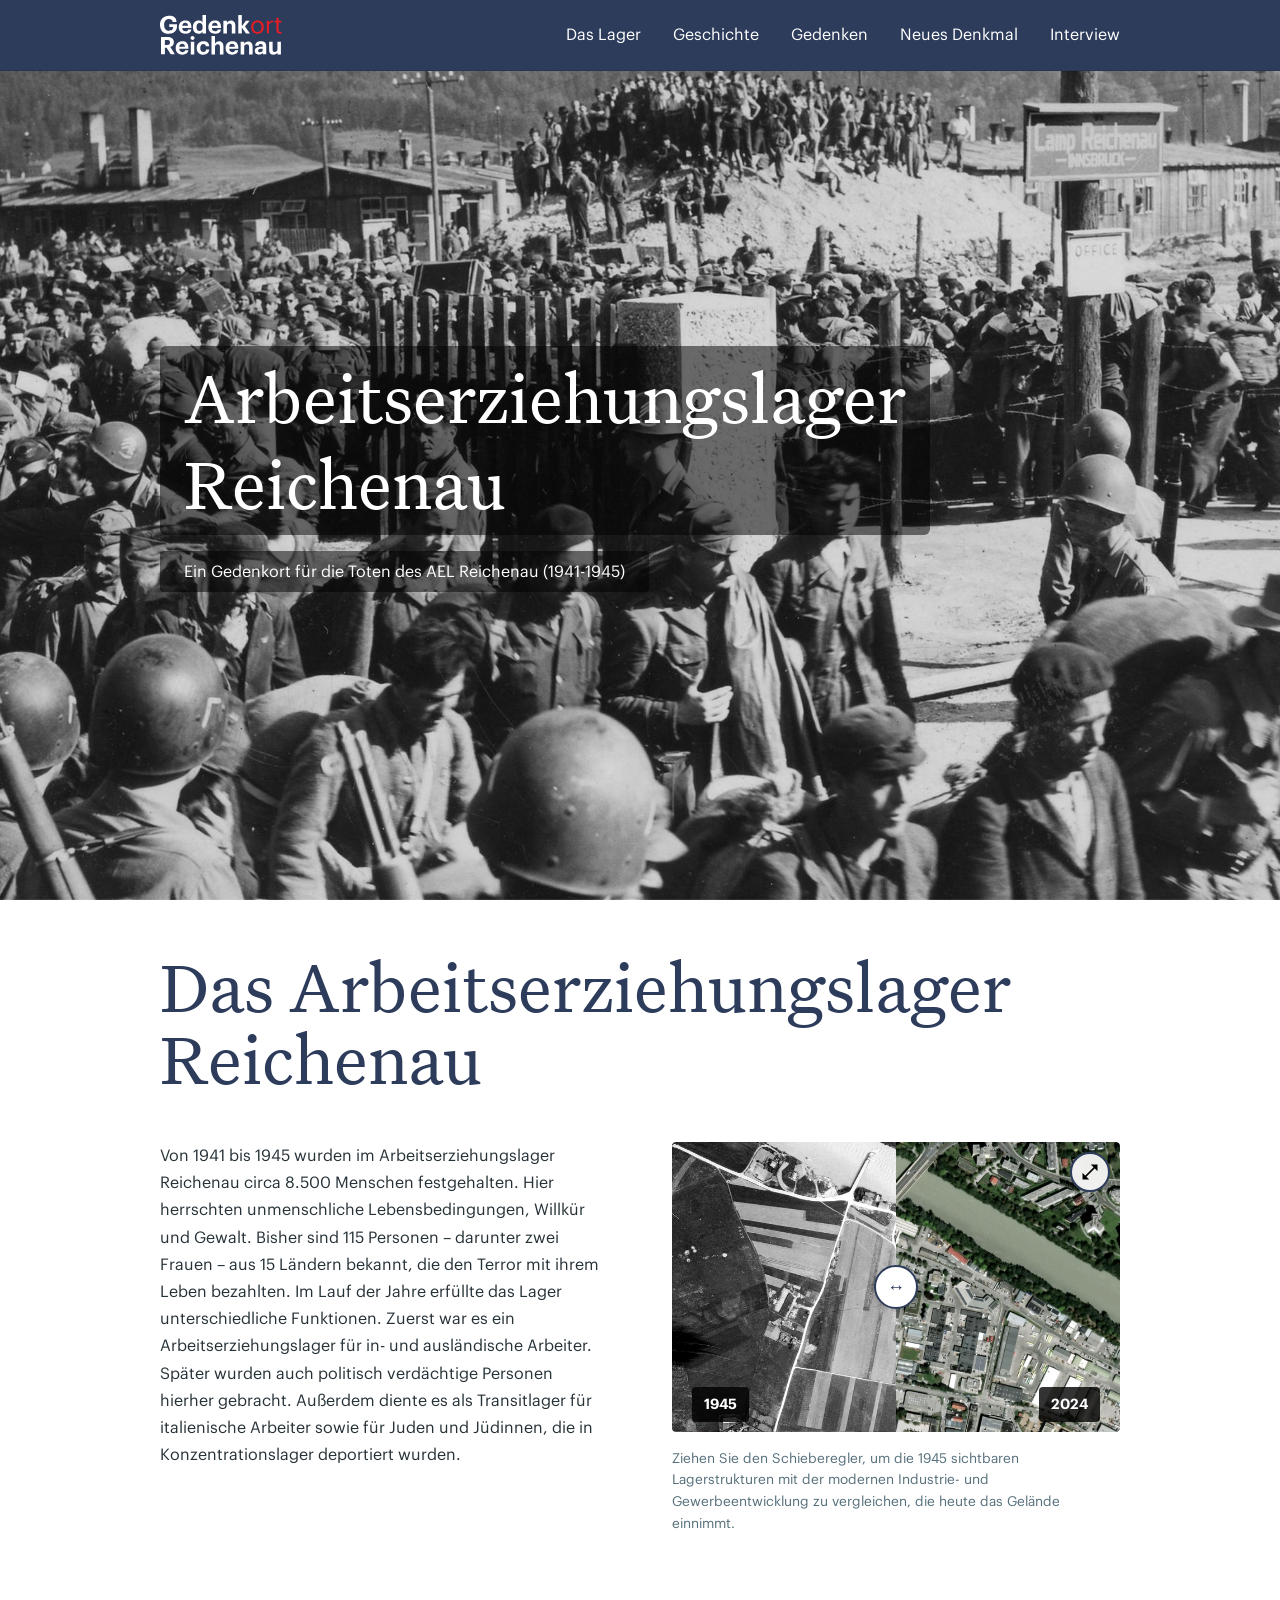
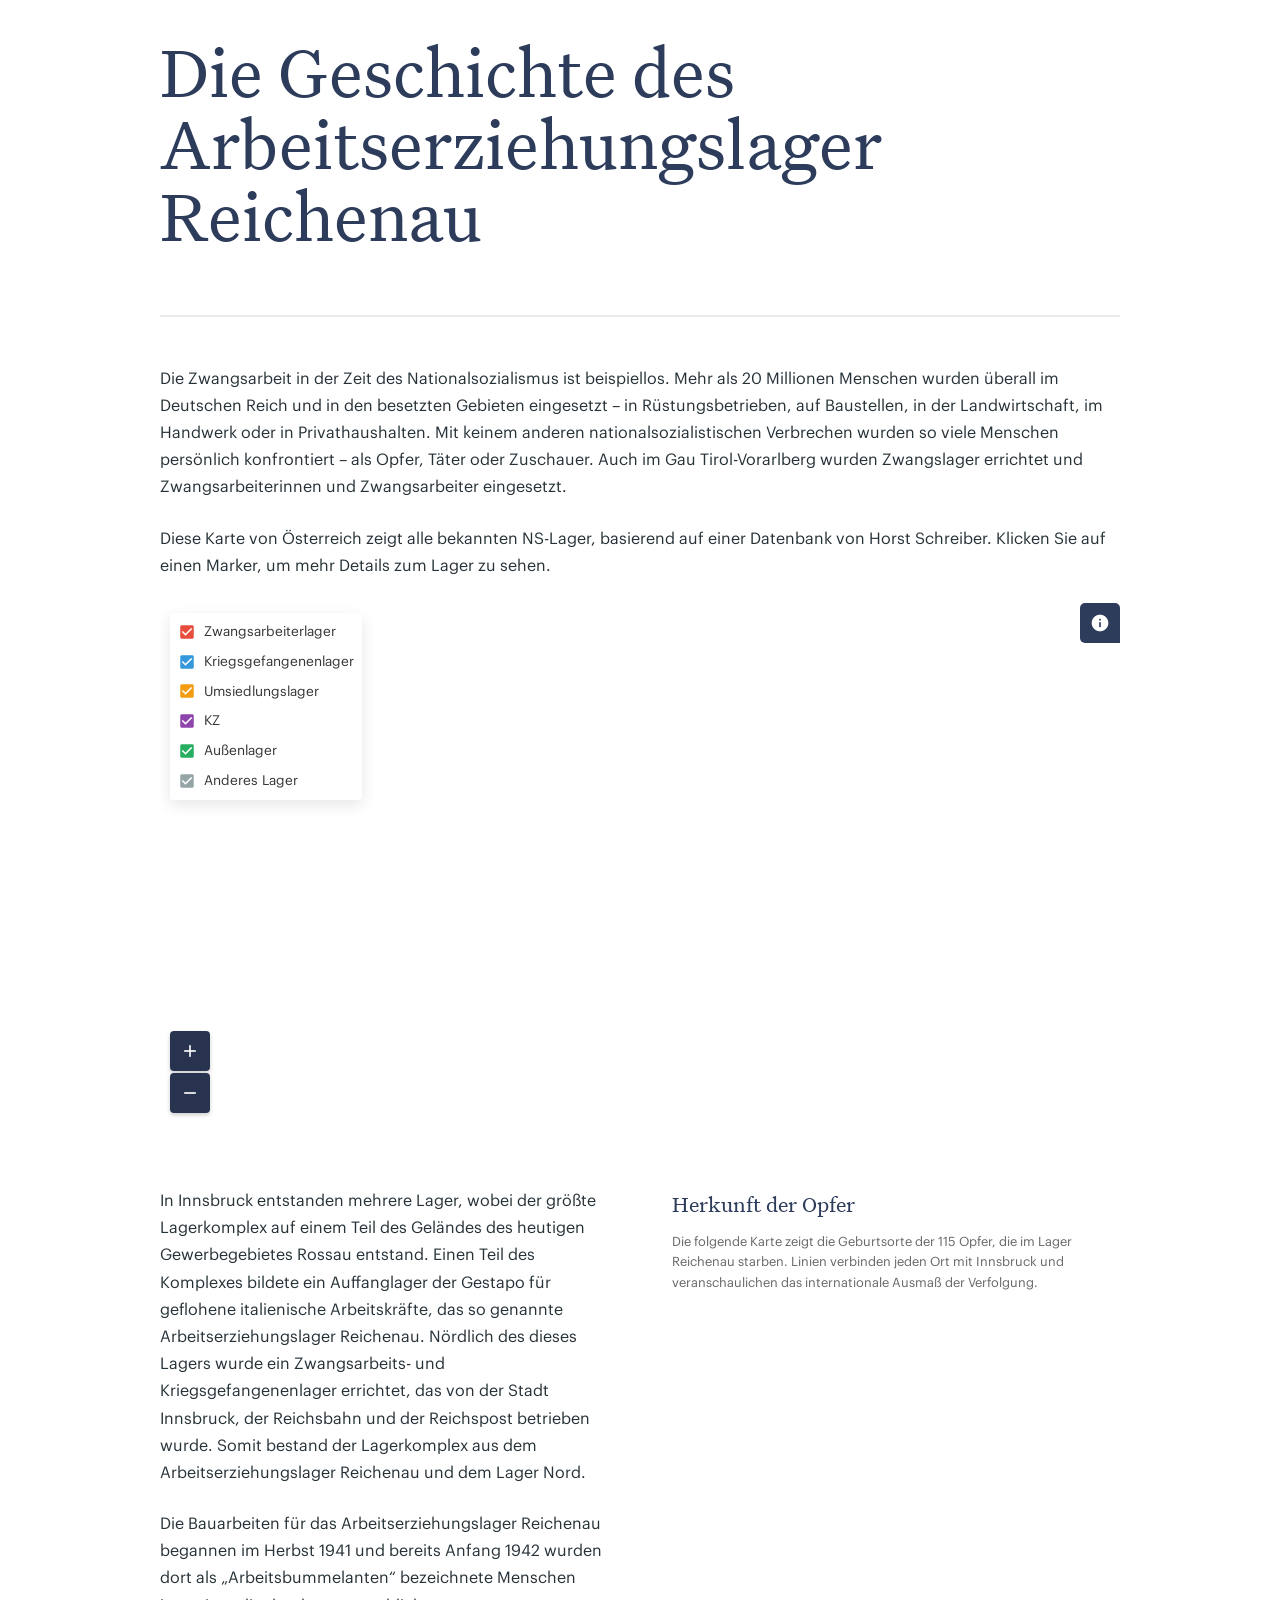
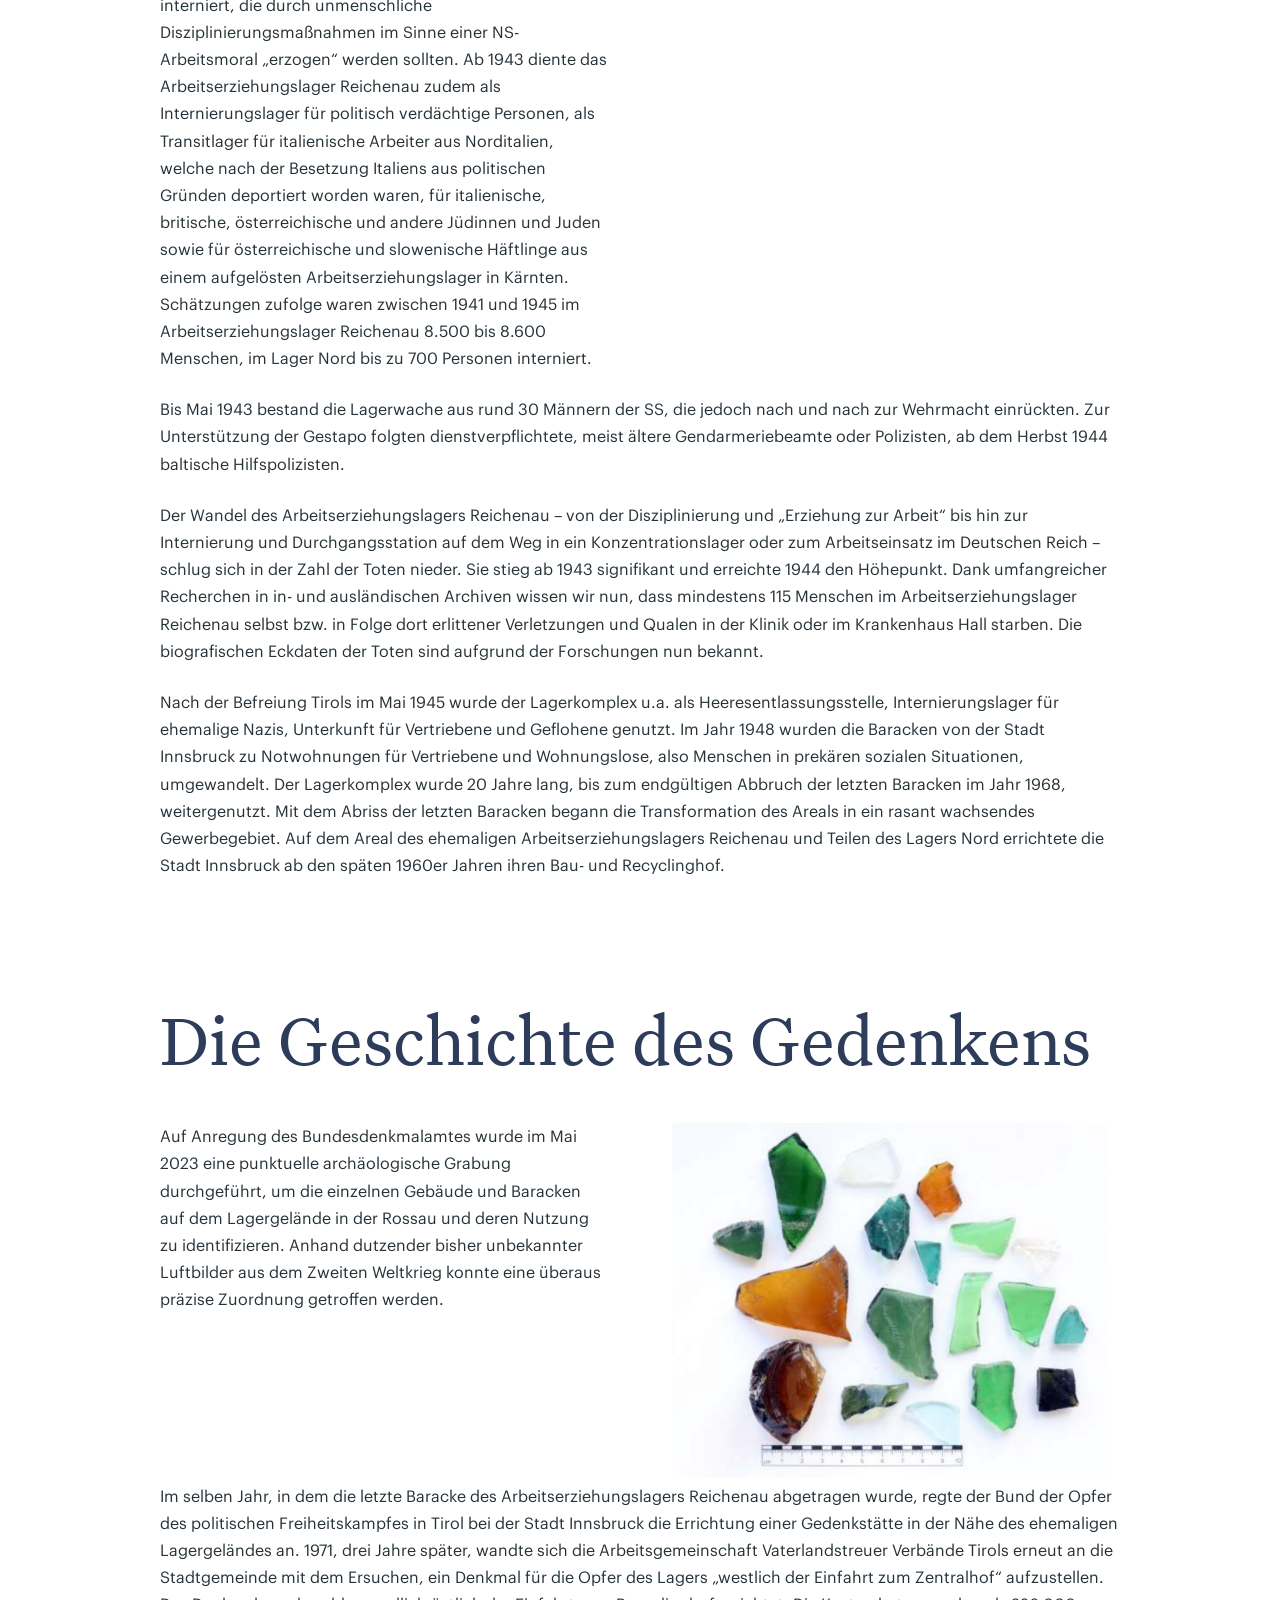
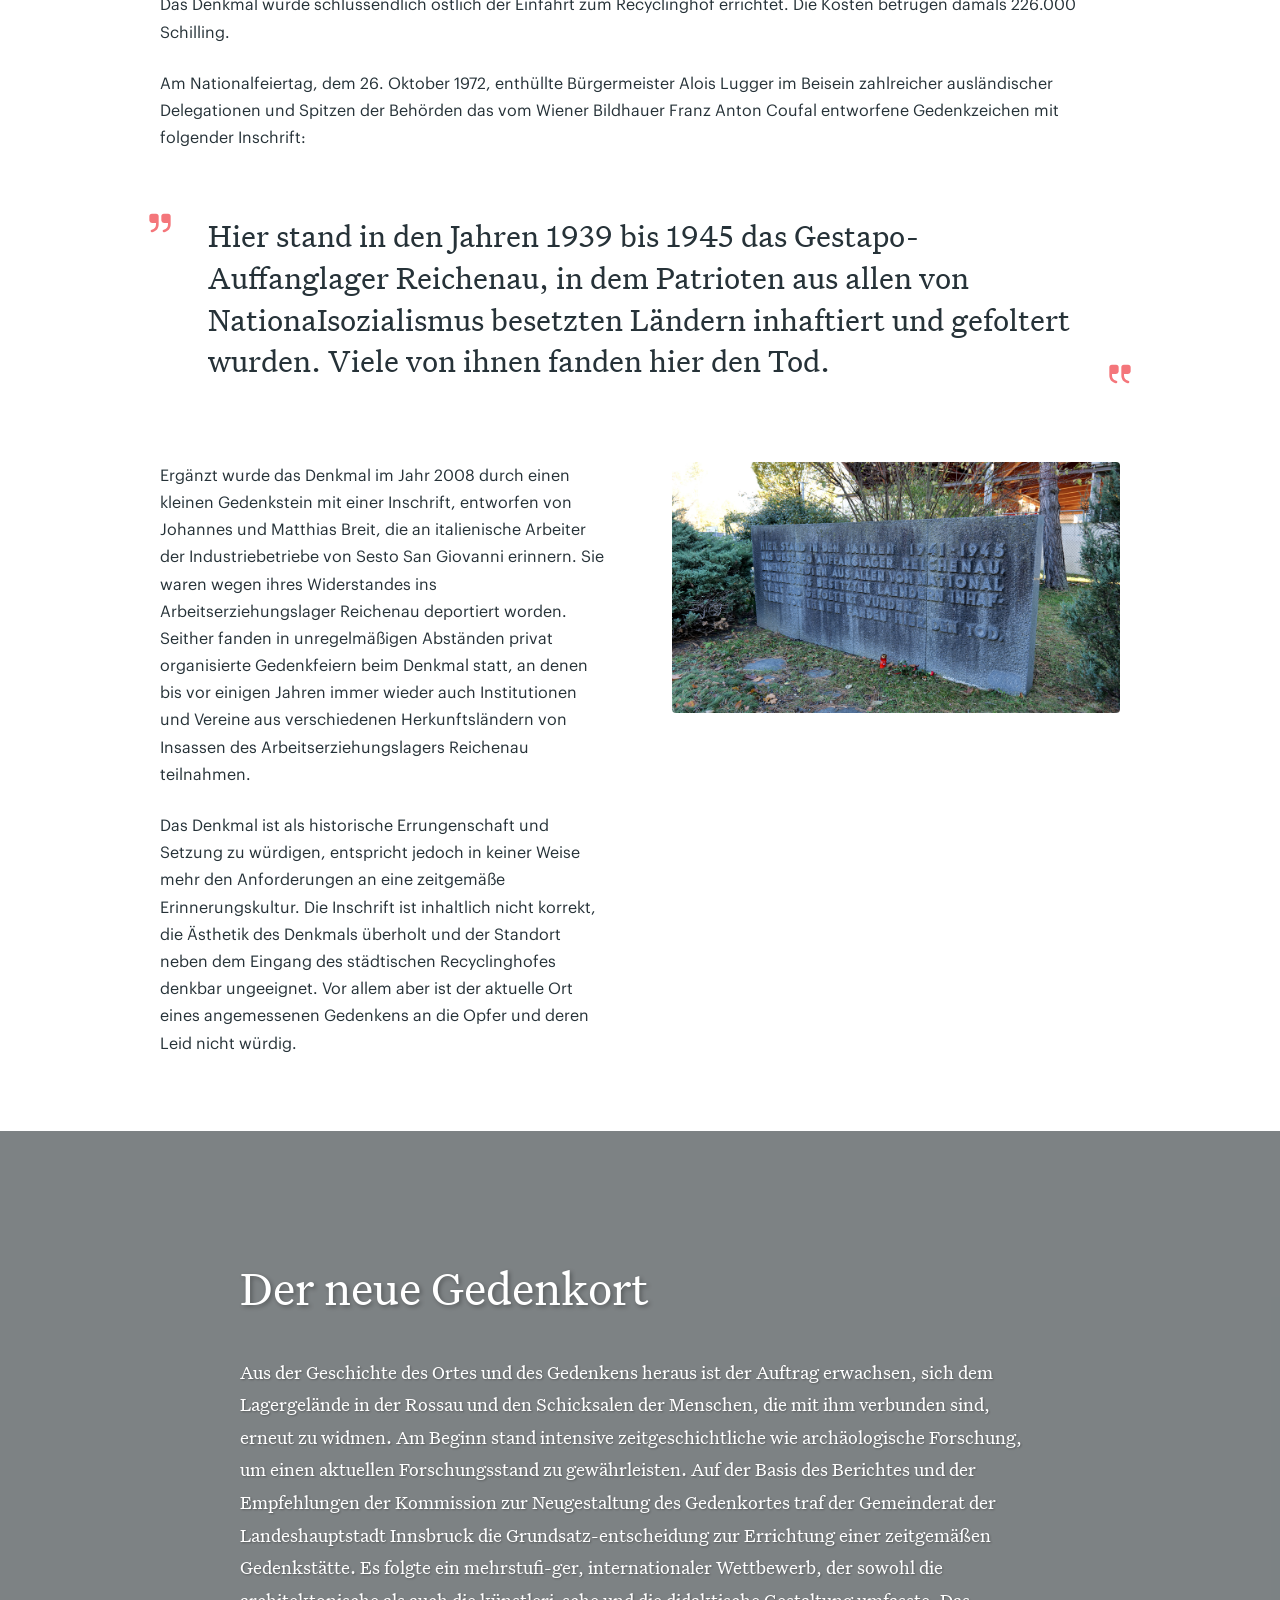
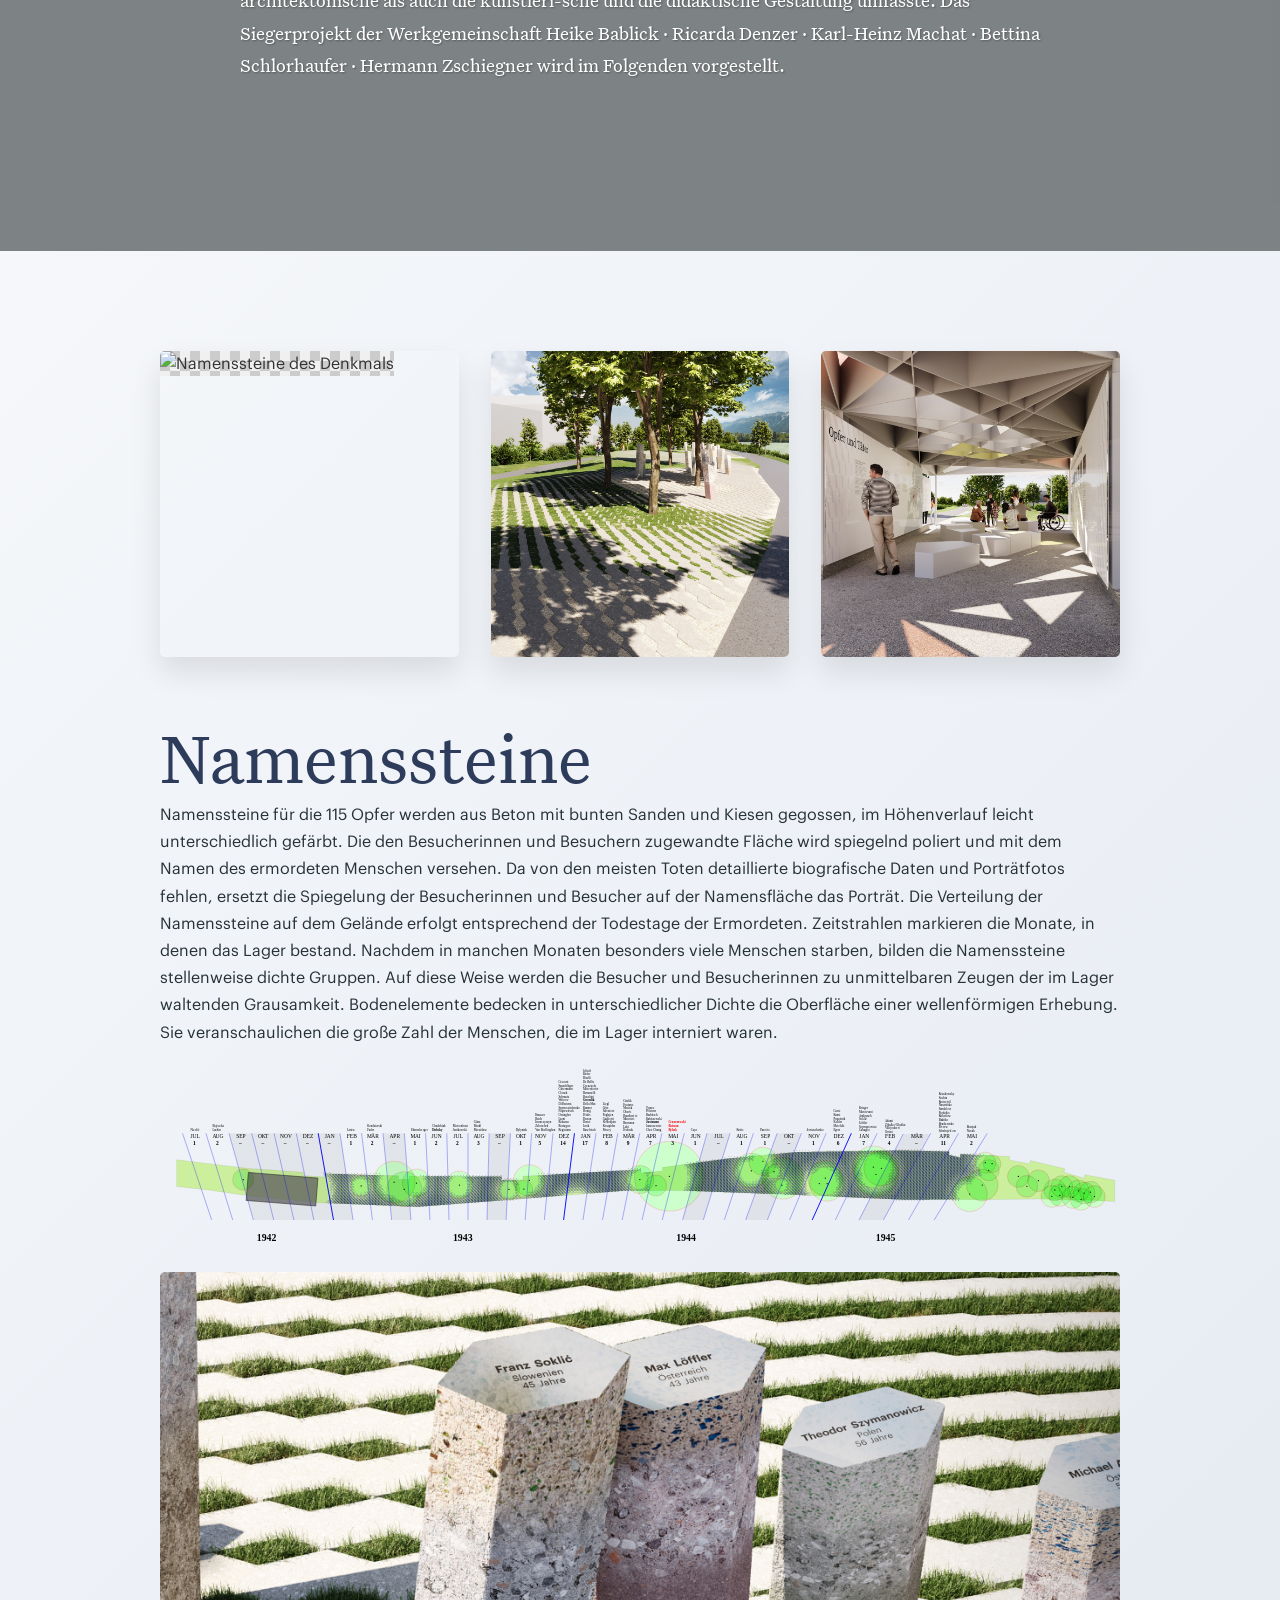
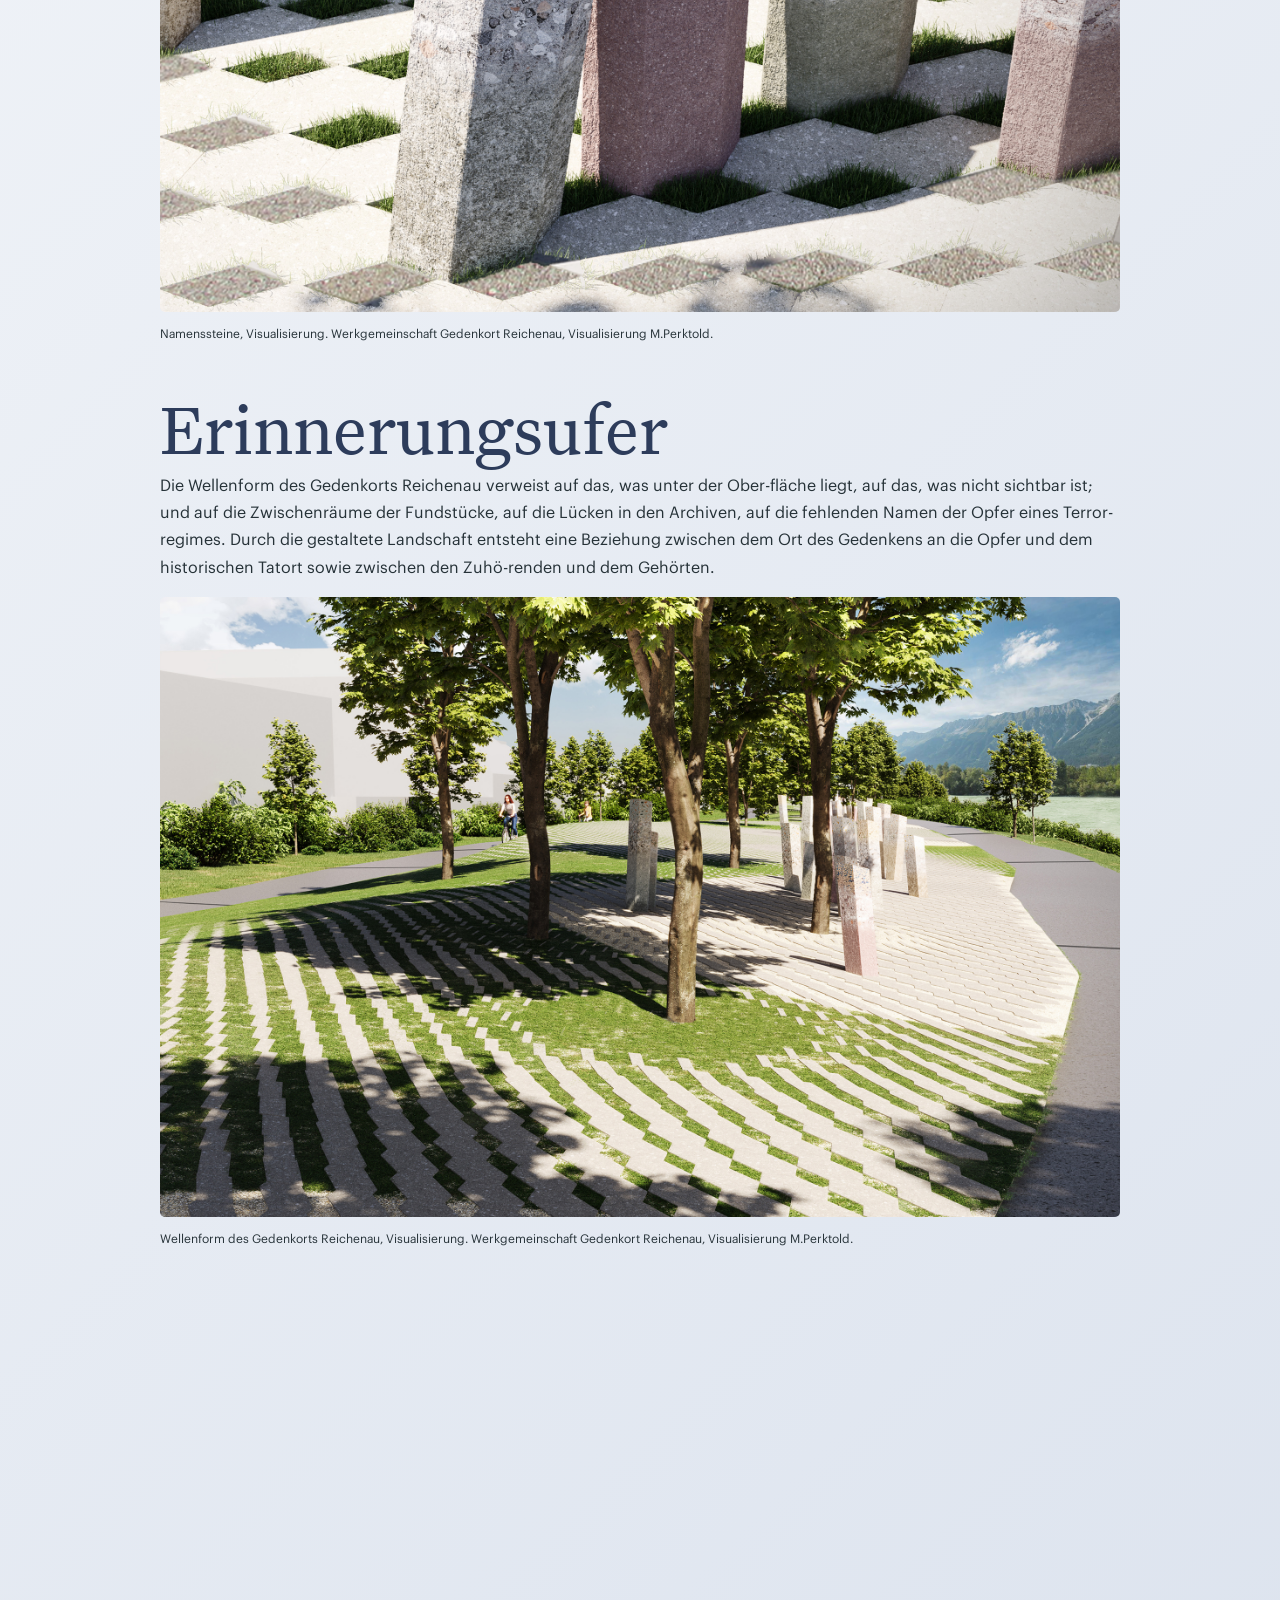
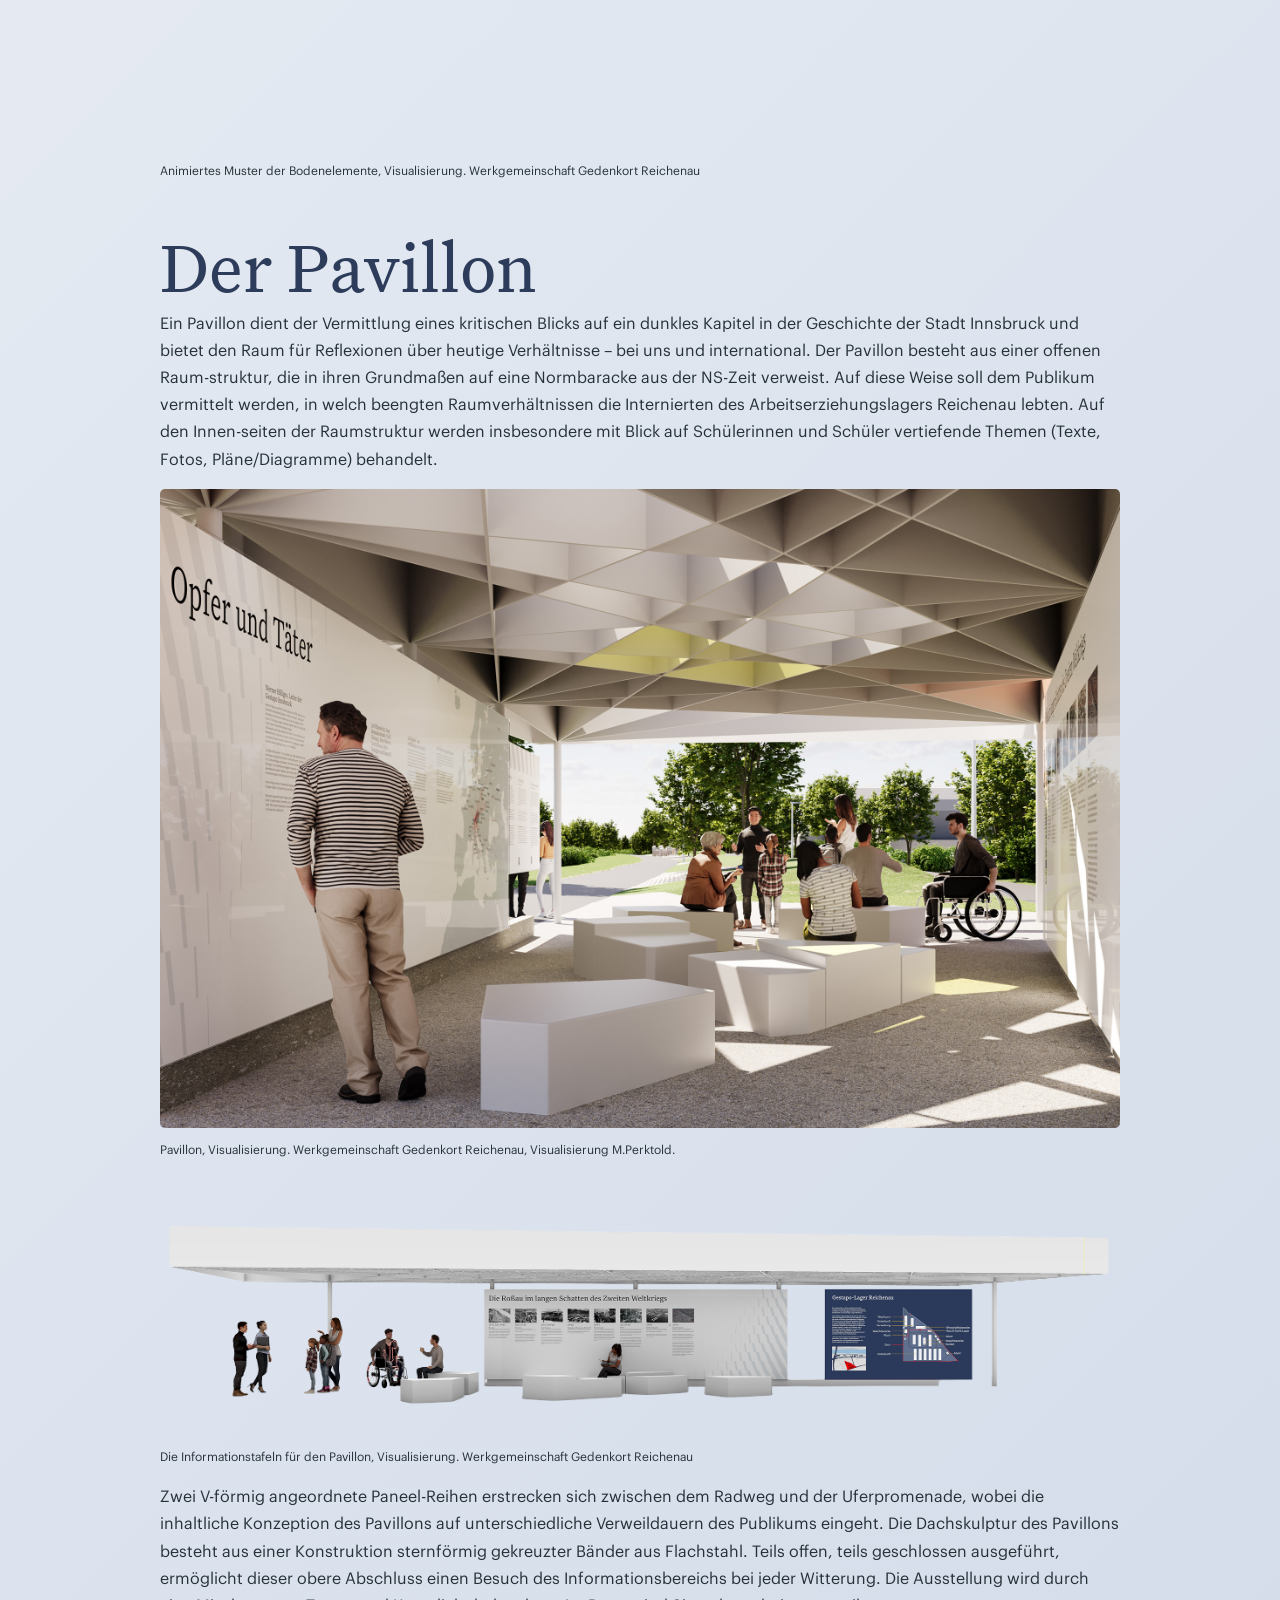
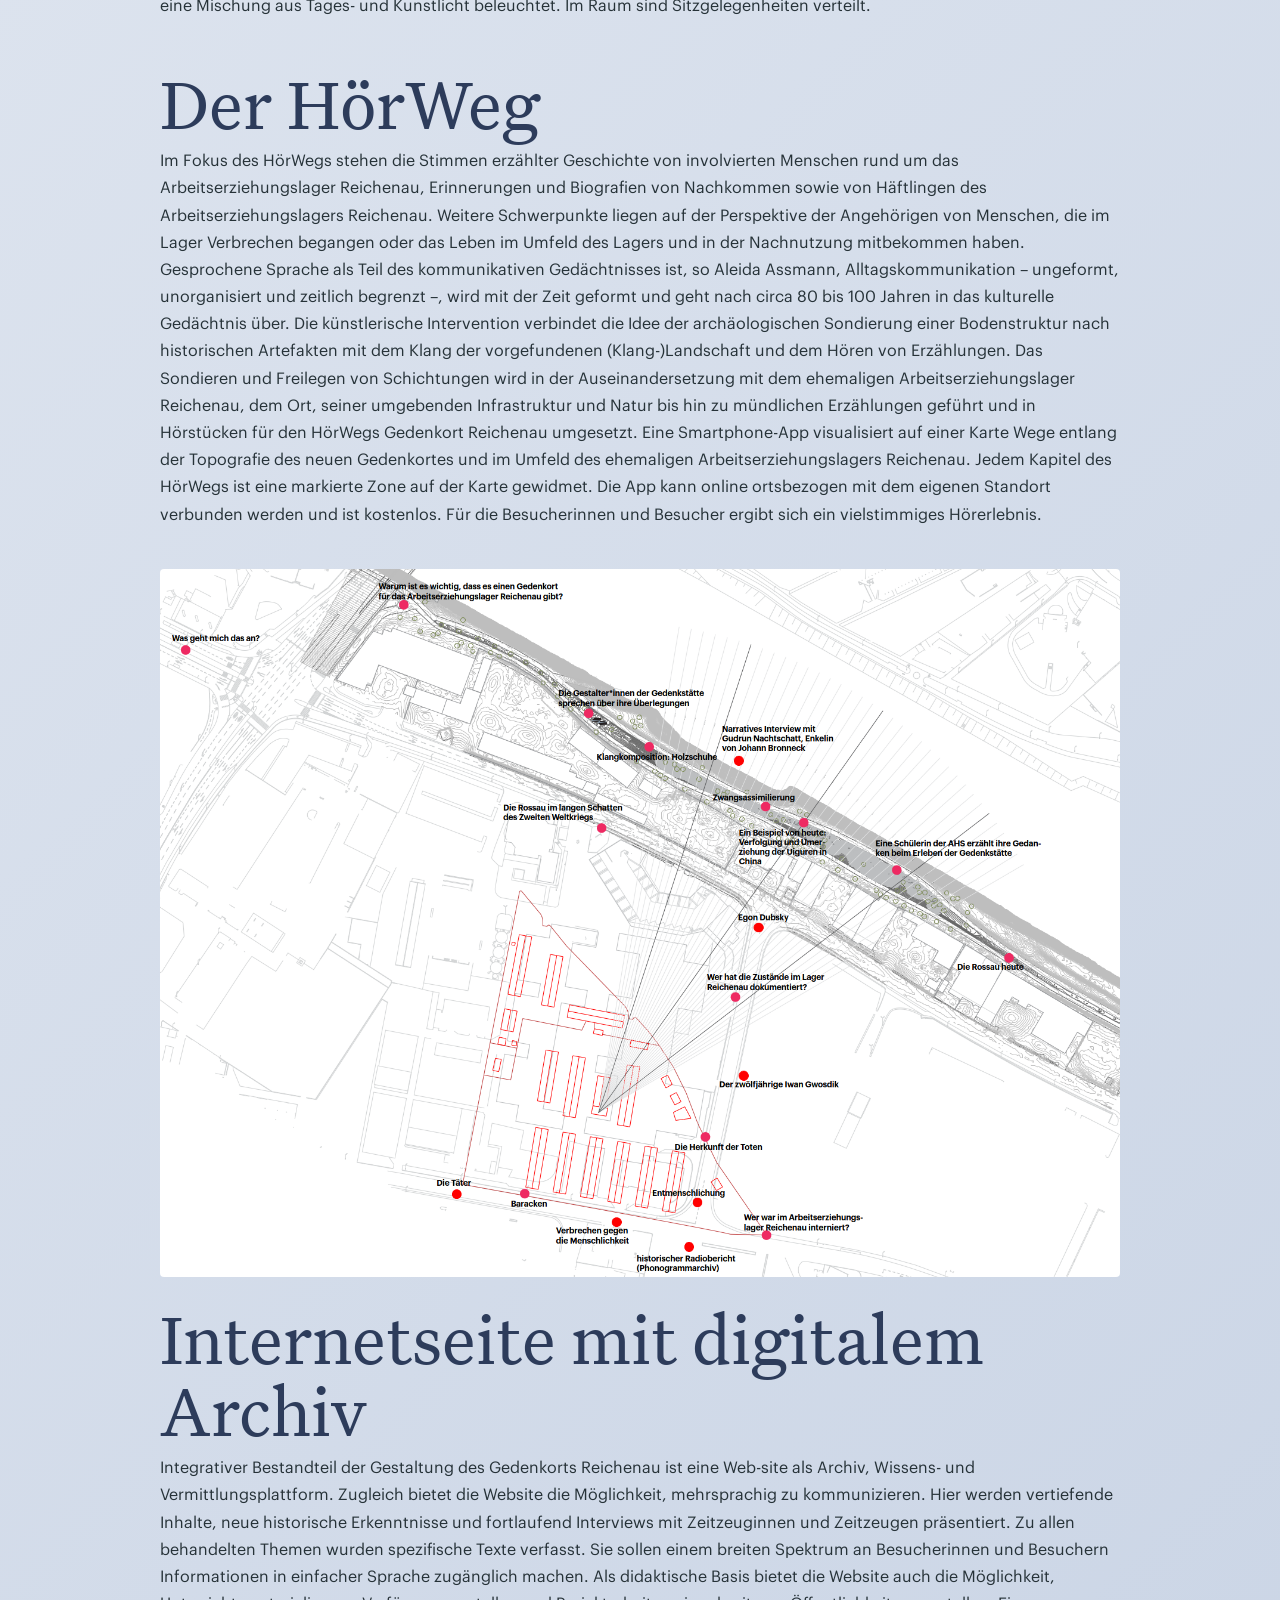
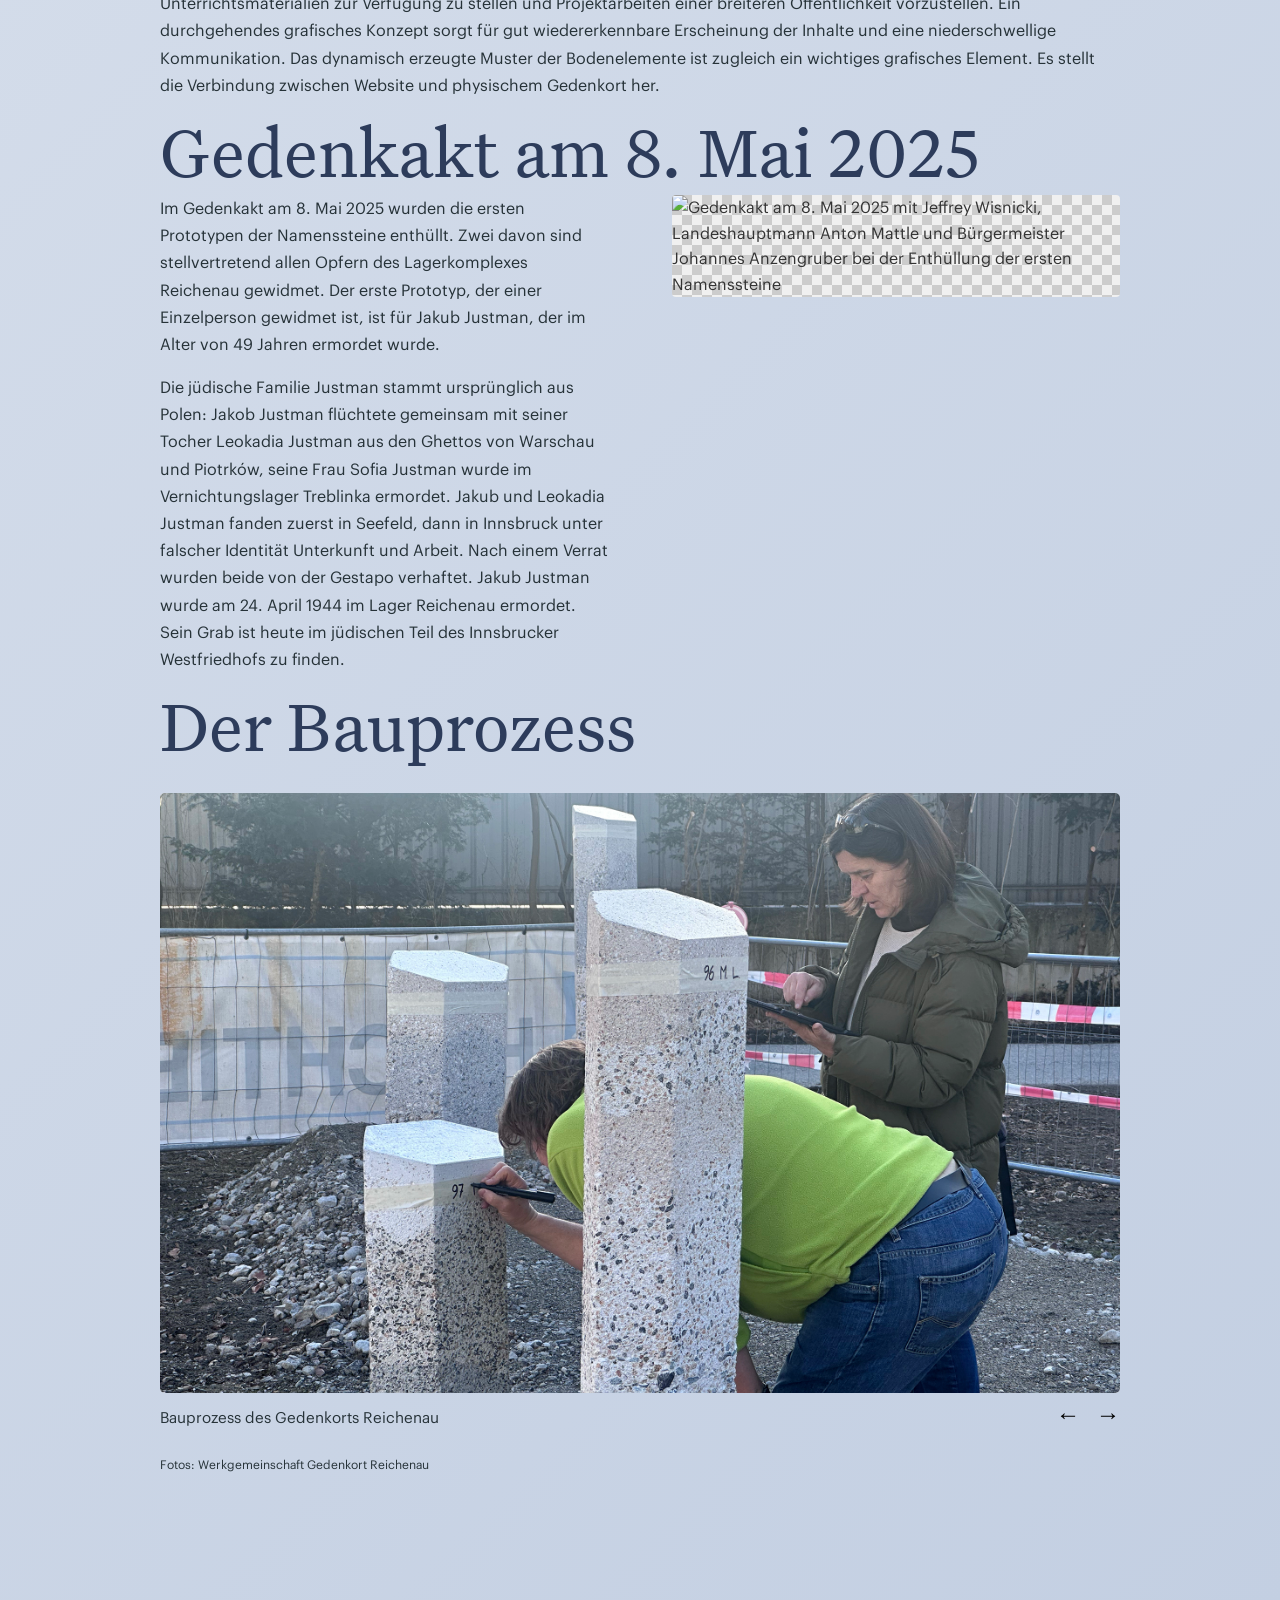
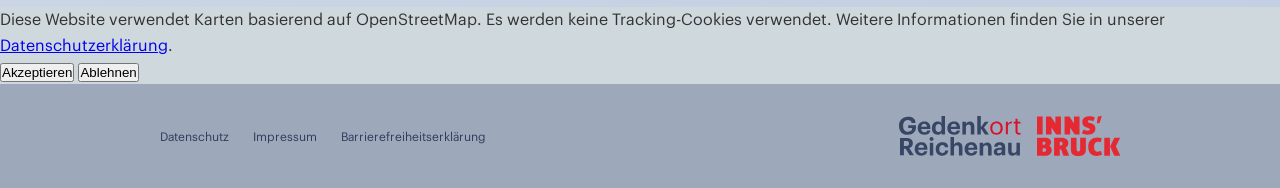
==== commit 8b57c054: "added image slideshow" ====
--- a/index.html
+++ b/index.html
@@ -380,6 +380,22 @@
                             </div>
                         </div>
                     </div>
+                    <div class="memorial-feature">
+                        <h3>Der Bauprozess</h3>
+
+                        <div class="carousel-container">
+                            <div class="carousel-image-wrapper">
+                                <img id="carousel-image" src="assets/images-website/gor_01.jpg" alt="Bauprozess des Gedenkorts Reichenau" class="carousel-image">
+                            </div>
+                            <div class="carousel-description-wrapper">
+                                <p id="carousel-description" class="carousel-description"></p>
+                                <div class="carousel-controls">
+                                    <button id="carousel-prev" class="carousel-btn" aria-label="Vorheriges Bild">←</button>
+                                    <button id="carousel-next" class="carousel-btn" aria-label="Nächstes Bild">→</button>
+                                </div>
+                            </div>
+                            <p class="image-source">Fotos: Werkgemeinschaft Gedenkort Reichenau</p>
+                        </div>
                 </div>
             </div>
         </section>
--- a/css/styles.css
+++ b/css/styles.css
@@ -2186,6 +2186,92 @@
     }
 }
 
+/* Image Carousel */
+.carousel-container {
+    width: 100%;
+    margin: 2rem 0;
+}
+
+.carousel-image-wrapper {
+    width: 100%;
+    max-height: 600px;
+    overflow: hidden;
+    border-radius: 5px;
+    display: flex;
+    align-items: center;
+    justify-content: center;
+    background: #f5f5f5;
+}
+
+.carousel-image {
+    width: 100%;
+    height: auto;
+    display: block;
+    object-fit: contain;
+}
+
+.carousel-description-wrapper {
+    display: flex;
+    justify-content: space-between;
+    align-items: baseline;
+    margin-top: 0.5rem;
+    margin-bottom: 0.5rem;
+    gap: 2rem;
+}
+
+.carousel-description {
+    font-size: 0.95rem;
+    color: #263238;
+    line-height: 1.5;
+    flex: 1;
+    text-align: left;
+    margin: 0;
+}
+
+.carousel-controls {
+    display: flex;
+    gap: 1rem;
+    align-items: center;
+    flex-shrink: 0;
+}
+
+.carousel-btn {
+    background: none;
+    color: #000;
+    border: none;
+    padding: 0;
+    font-size: 1.5rem;
+    cursor: pointer;
+    transition: opacity 0.3s ease;
+}
+
+.carousel-btn:hover {
+    opacity: 0.6;
+}
+
+.carousel-btn:active {
+    transform: scale(0.95);
+}
+
+@media (max-width: 768px) {
+    .carousel-image-wrapper {
+        max-height: 400px;
+@media (max-width: 768px) {
+    .carousel-image-wrapper {
+        max-height: 400px;
+    }
+    
+    .carousel-description-wrapper {
+        flex-direction: column;
+        align-items: flex-start;
+        gap: 0.5rem;
+    }
+    
+    .carousel-btn {
+        font-size: 1.25rem;
+    }
+}
+
 /* Cookie Consent Banner */
 .cookie-consent {
     position: fixed;
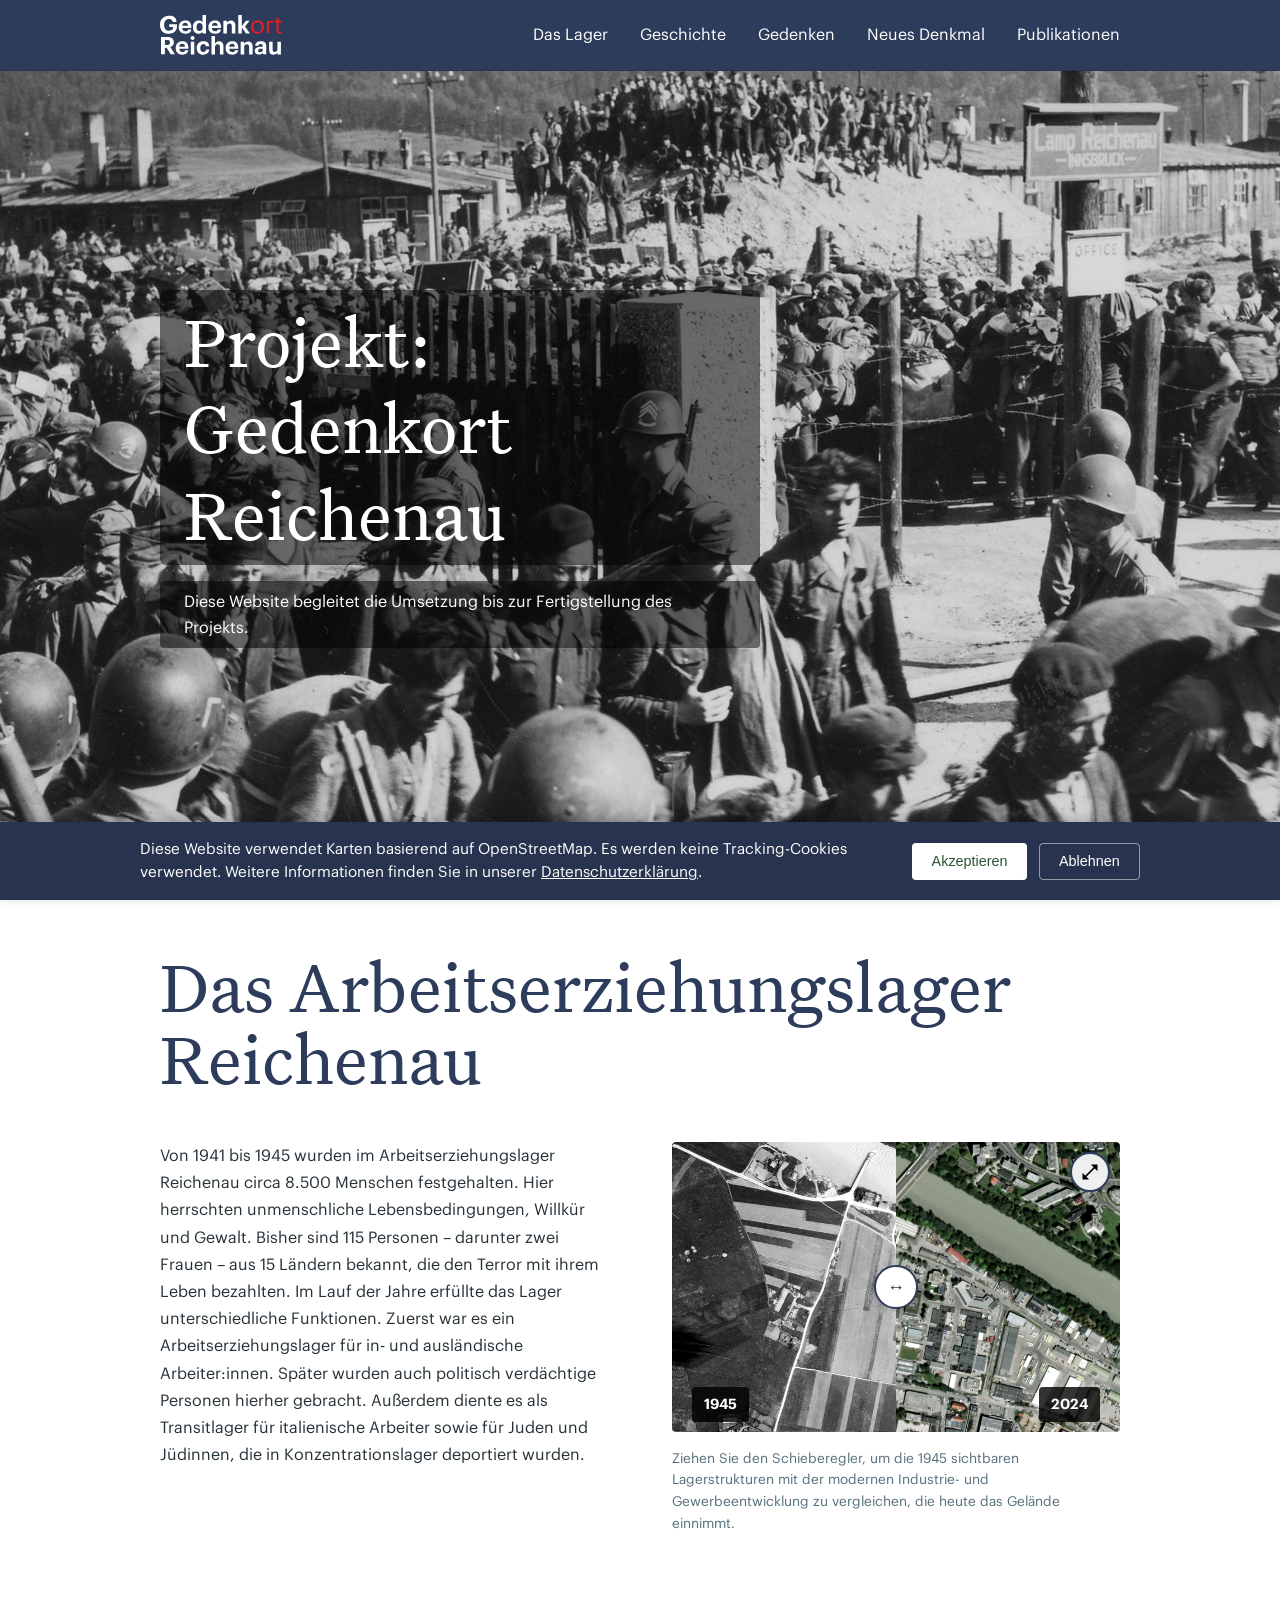
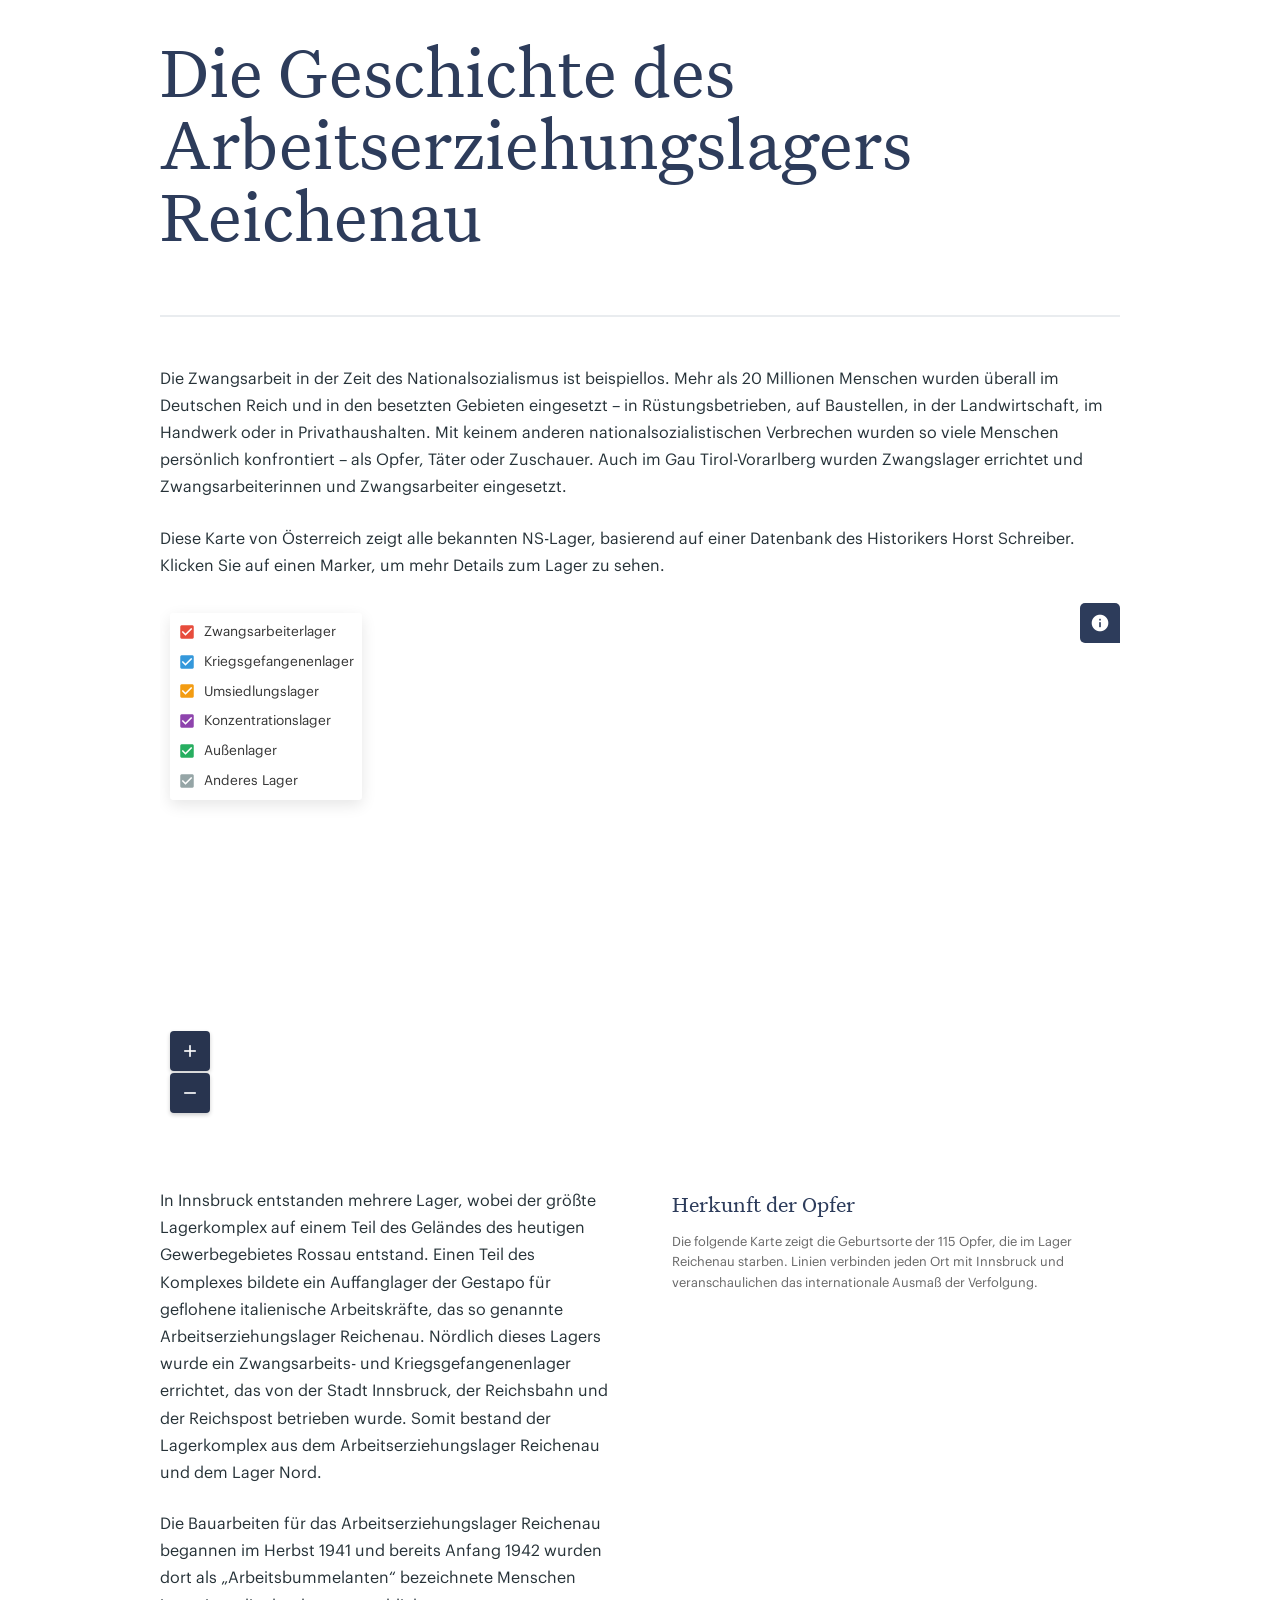
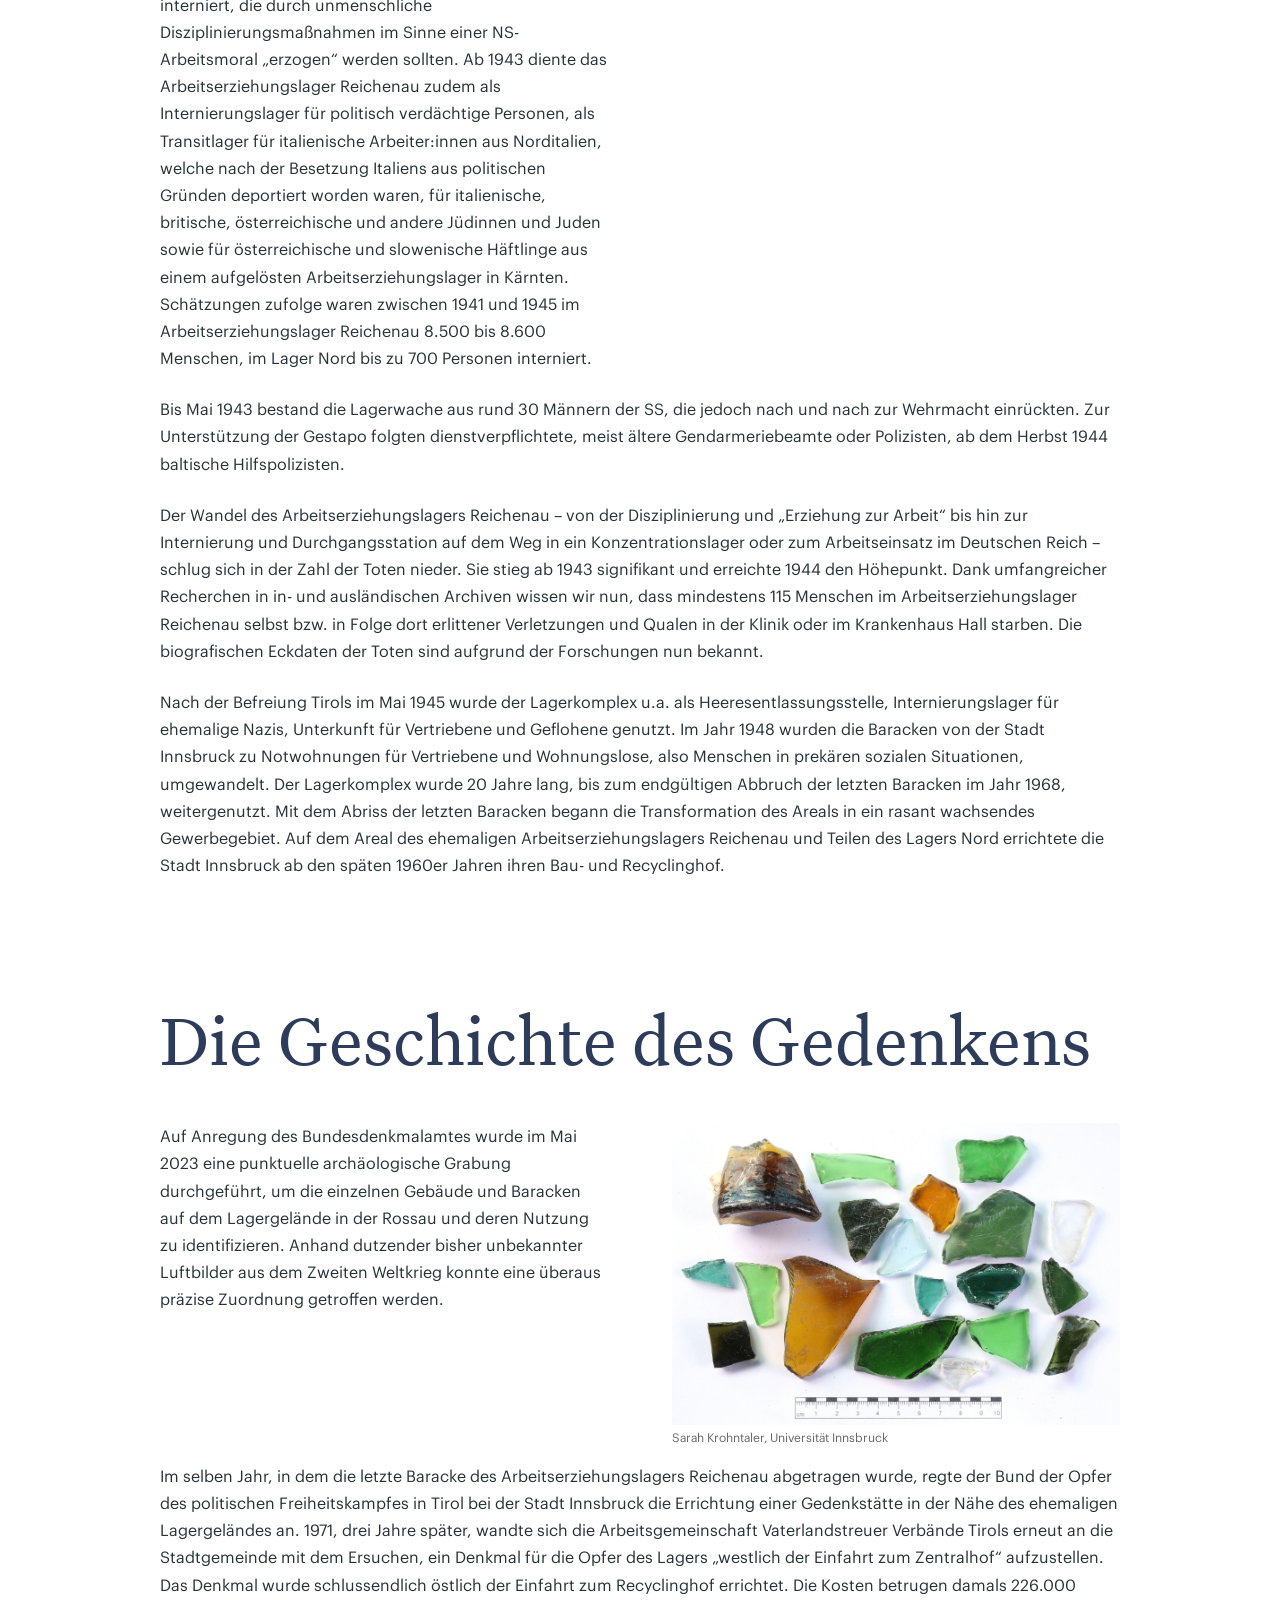
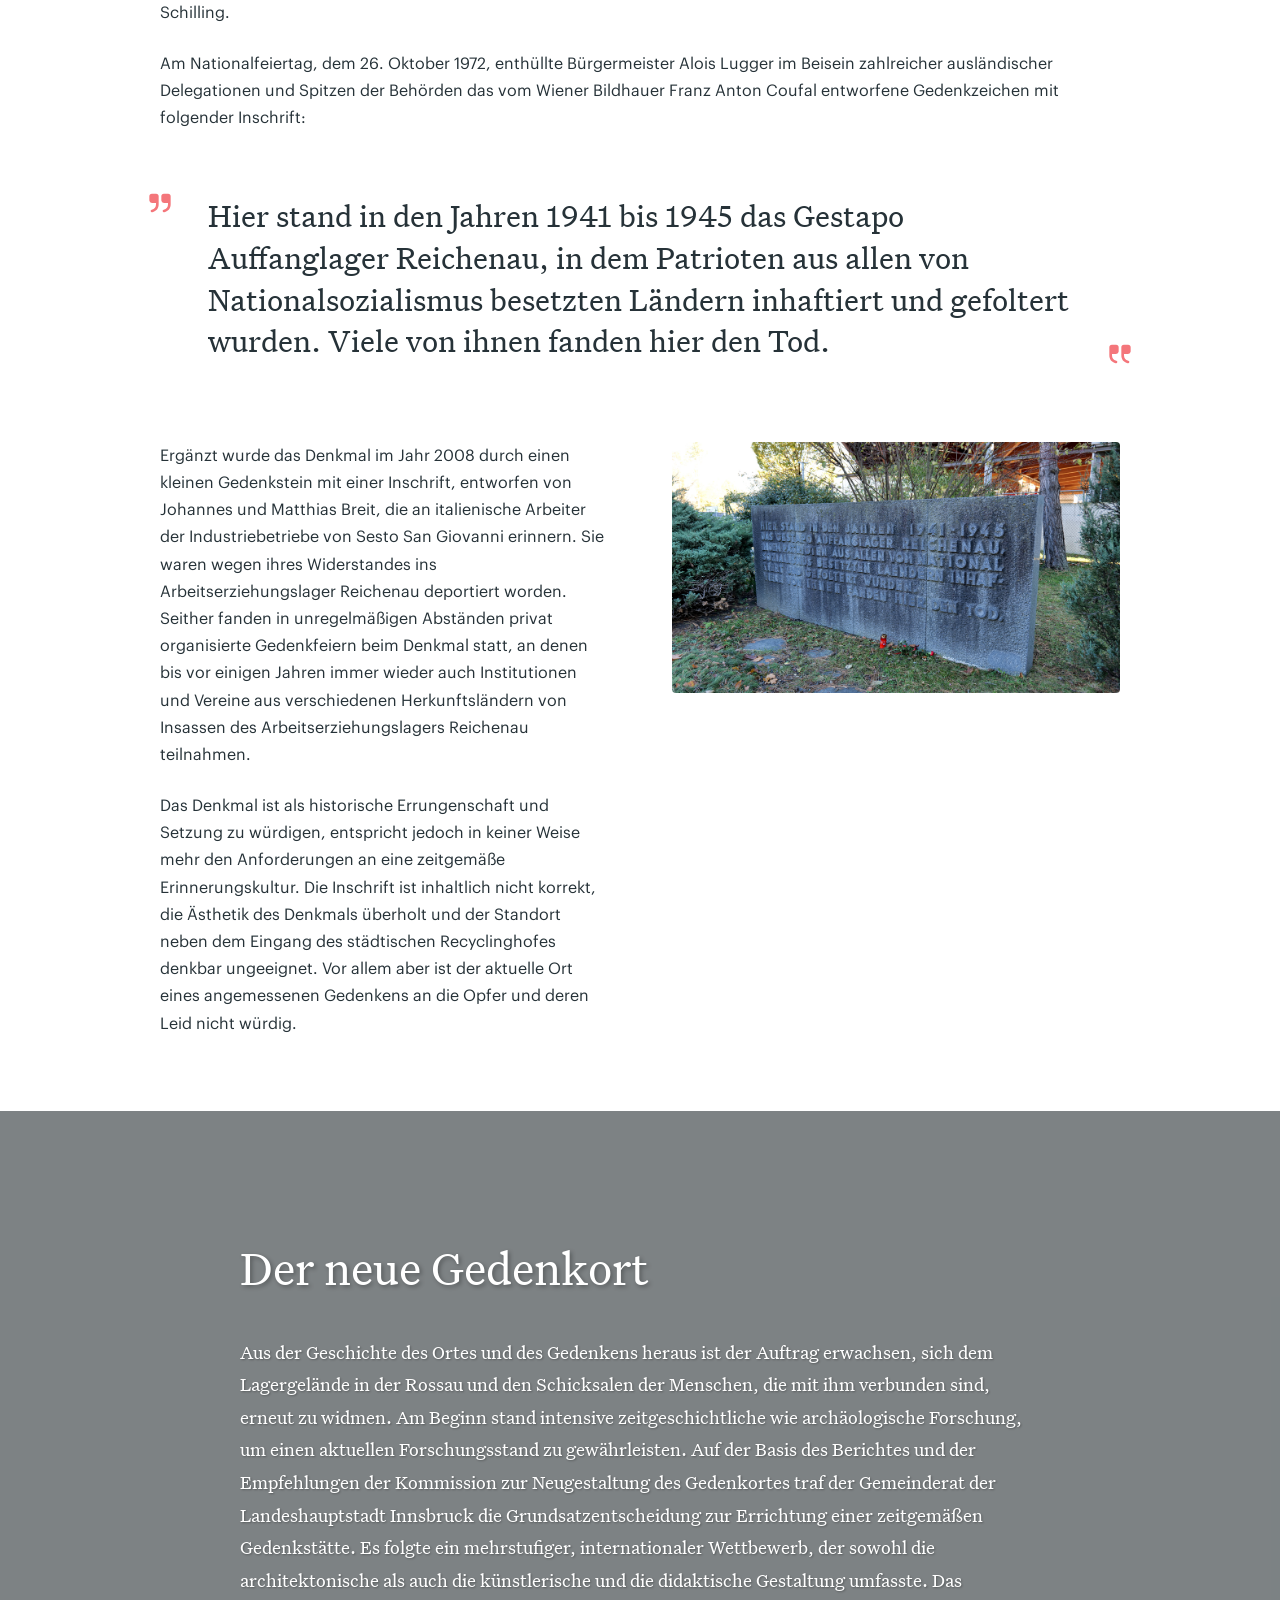
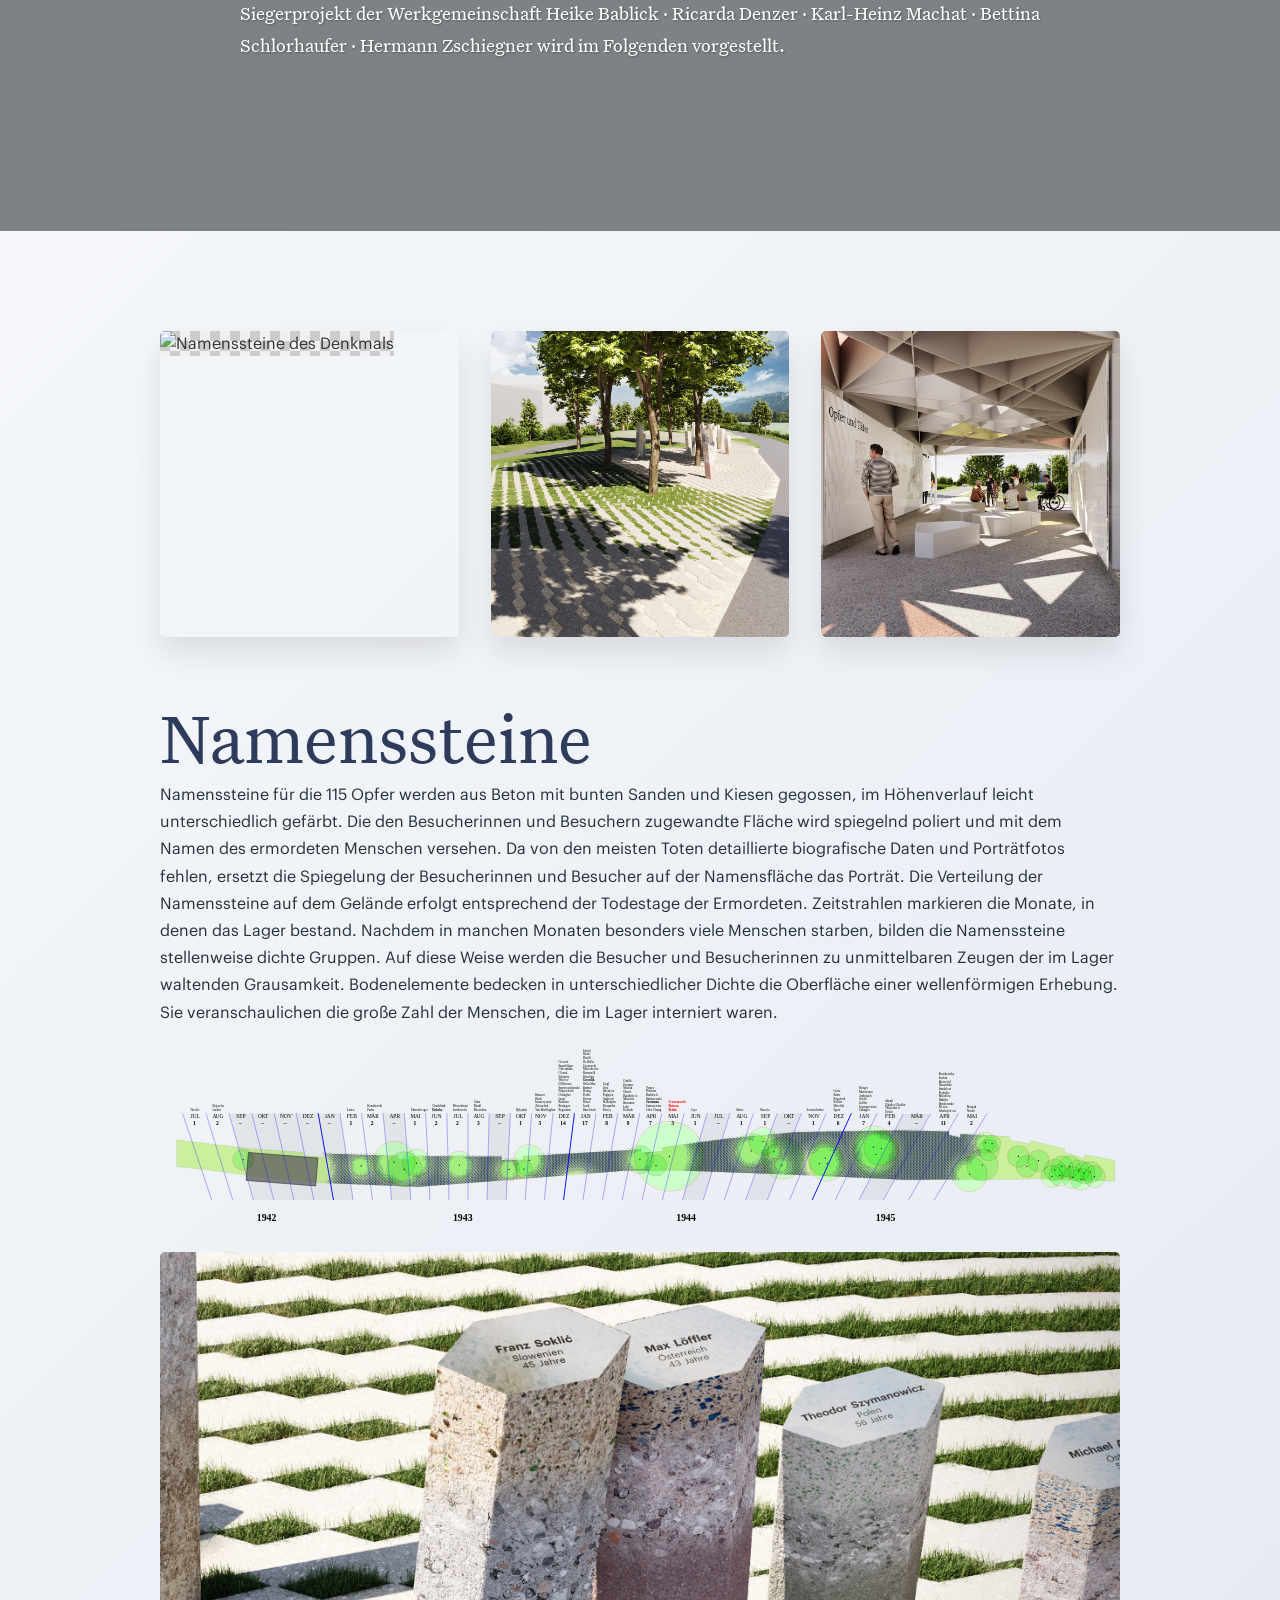
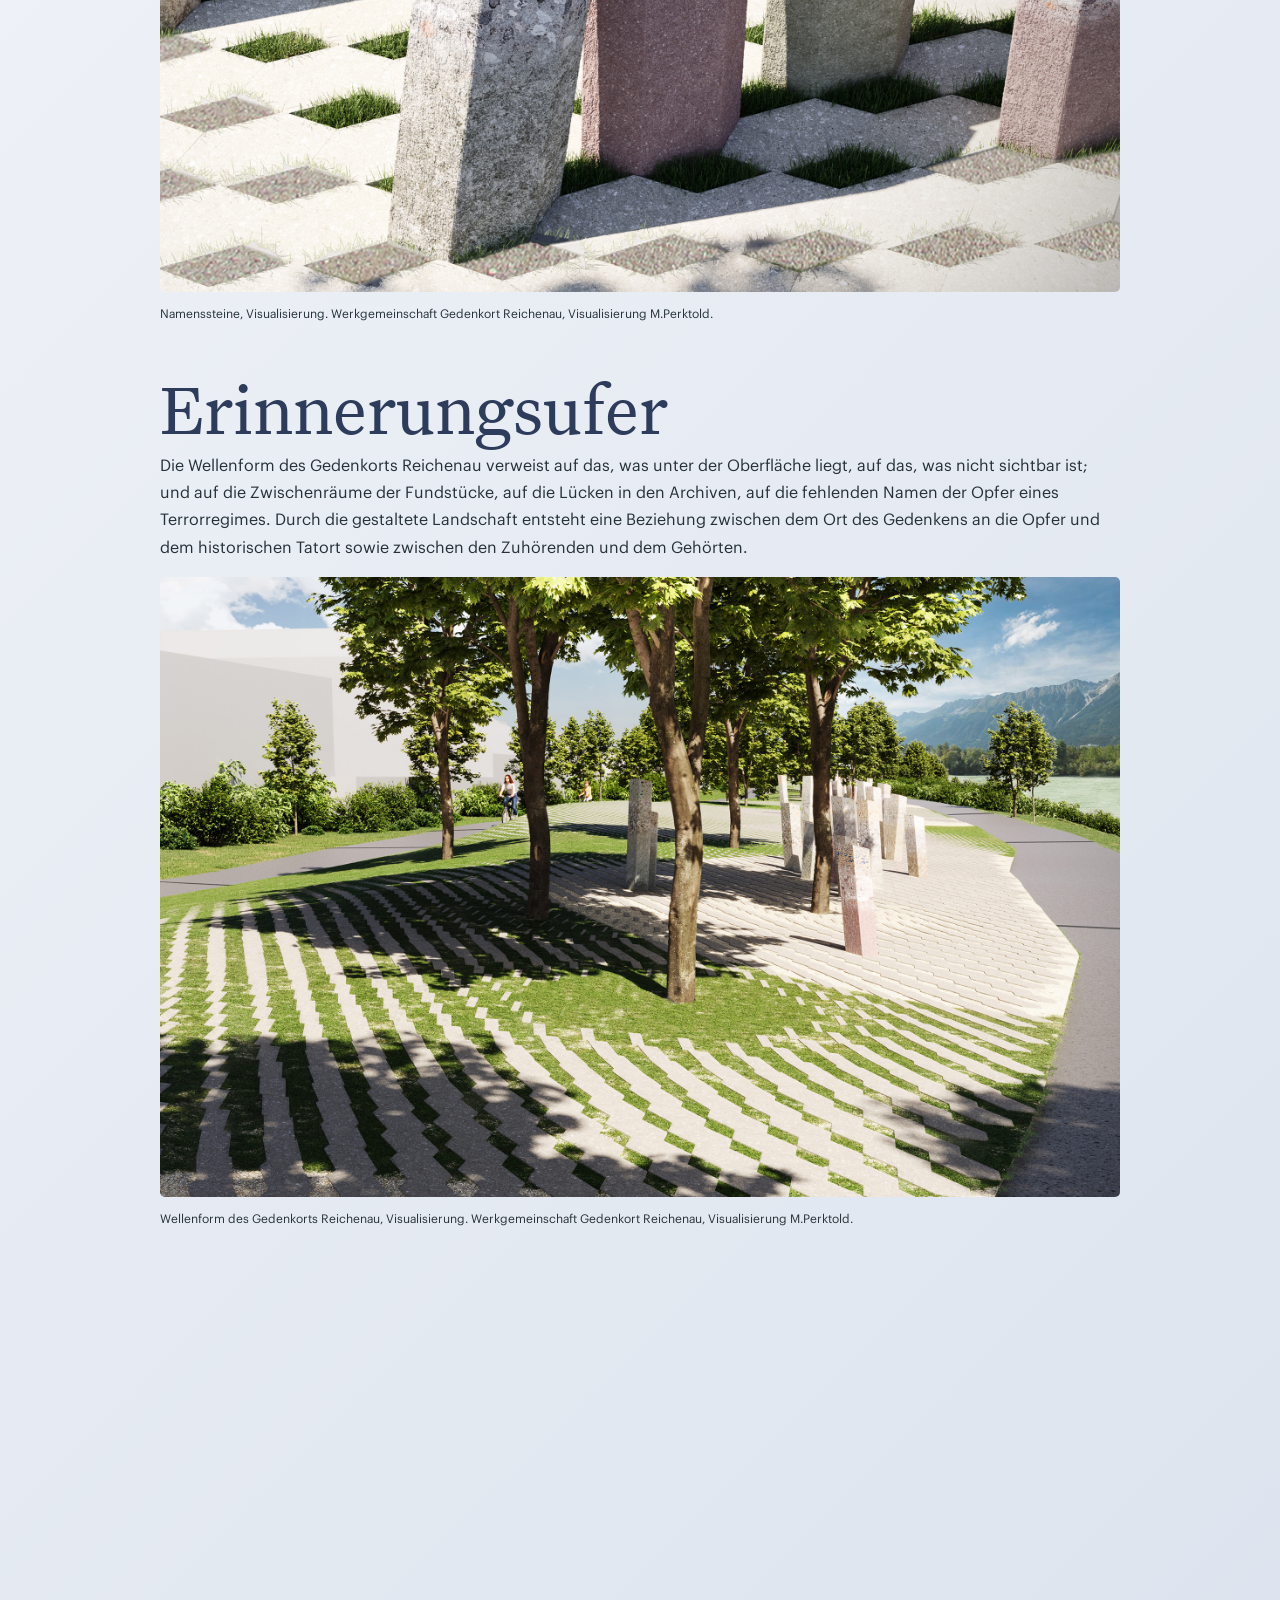
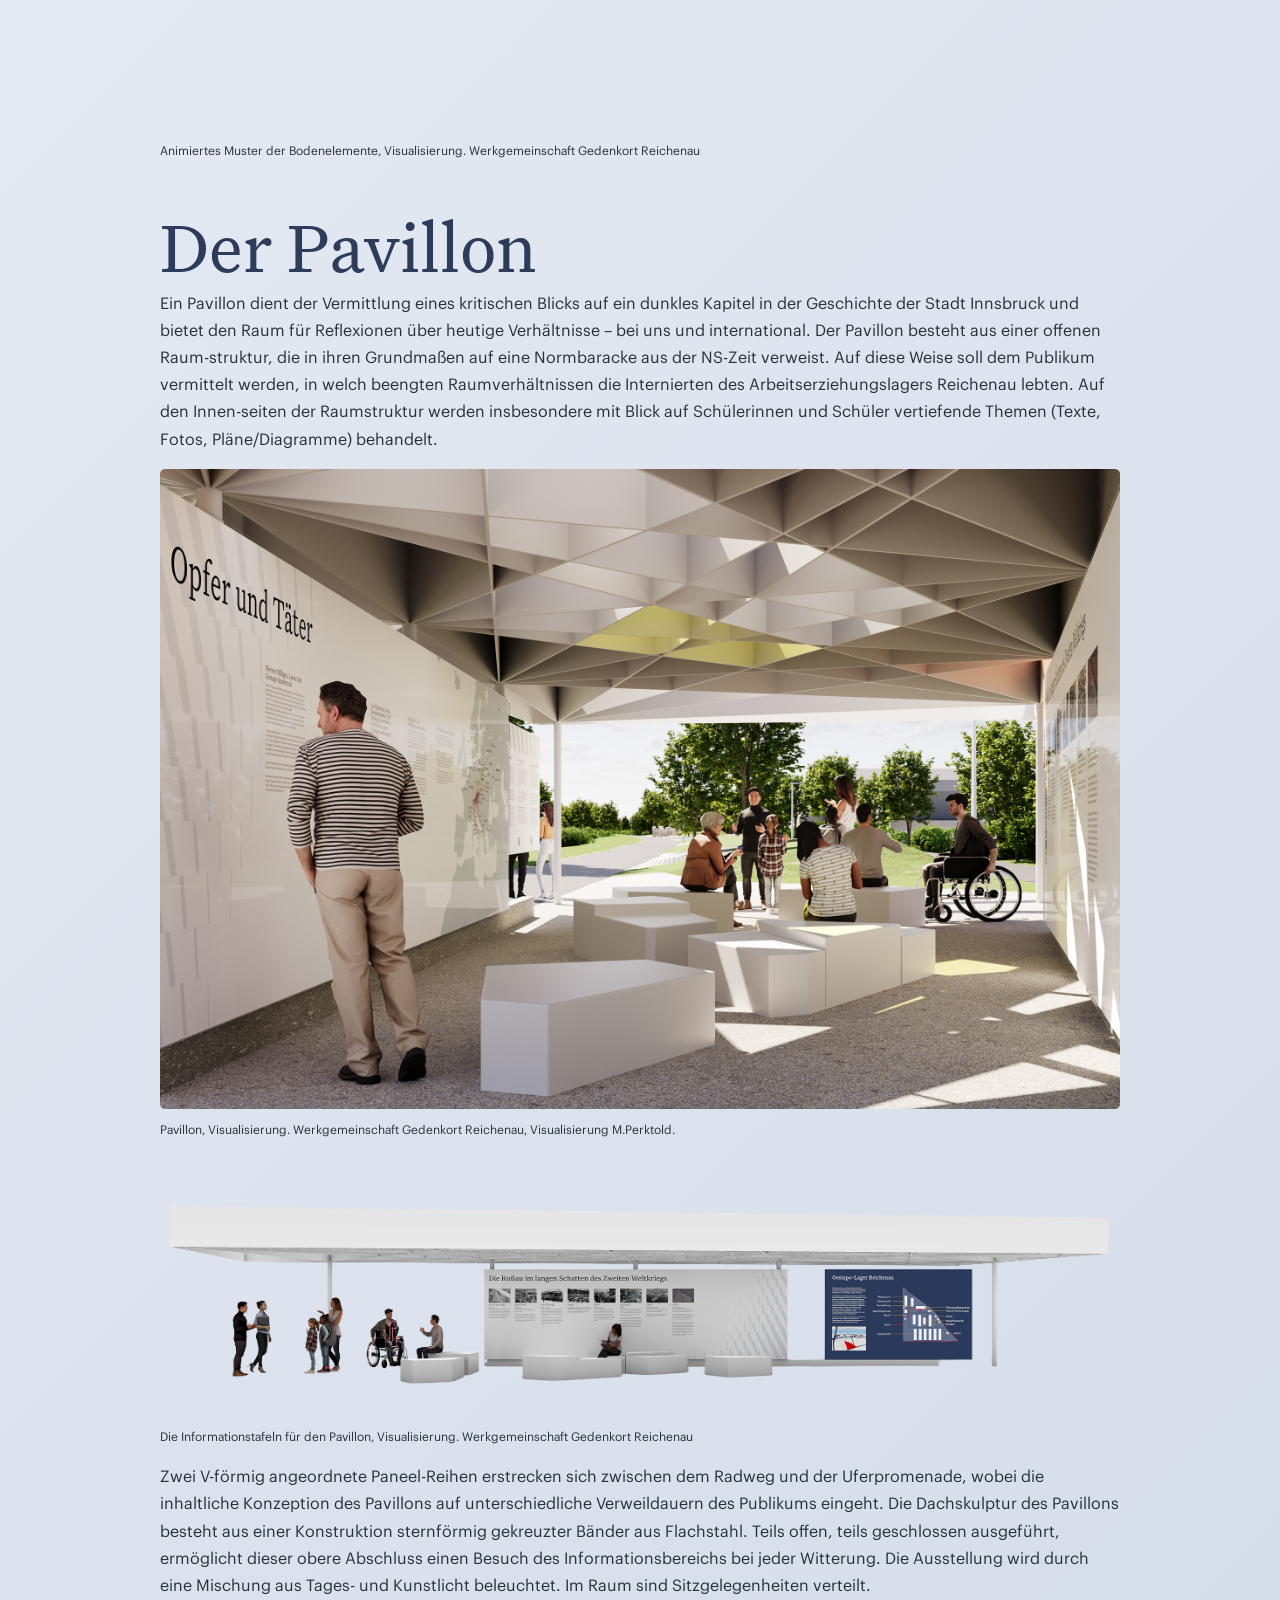
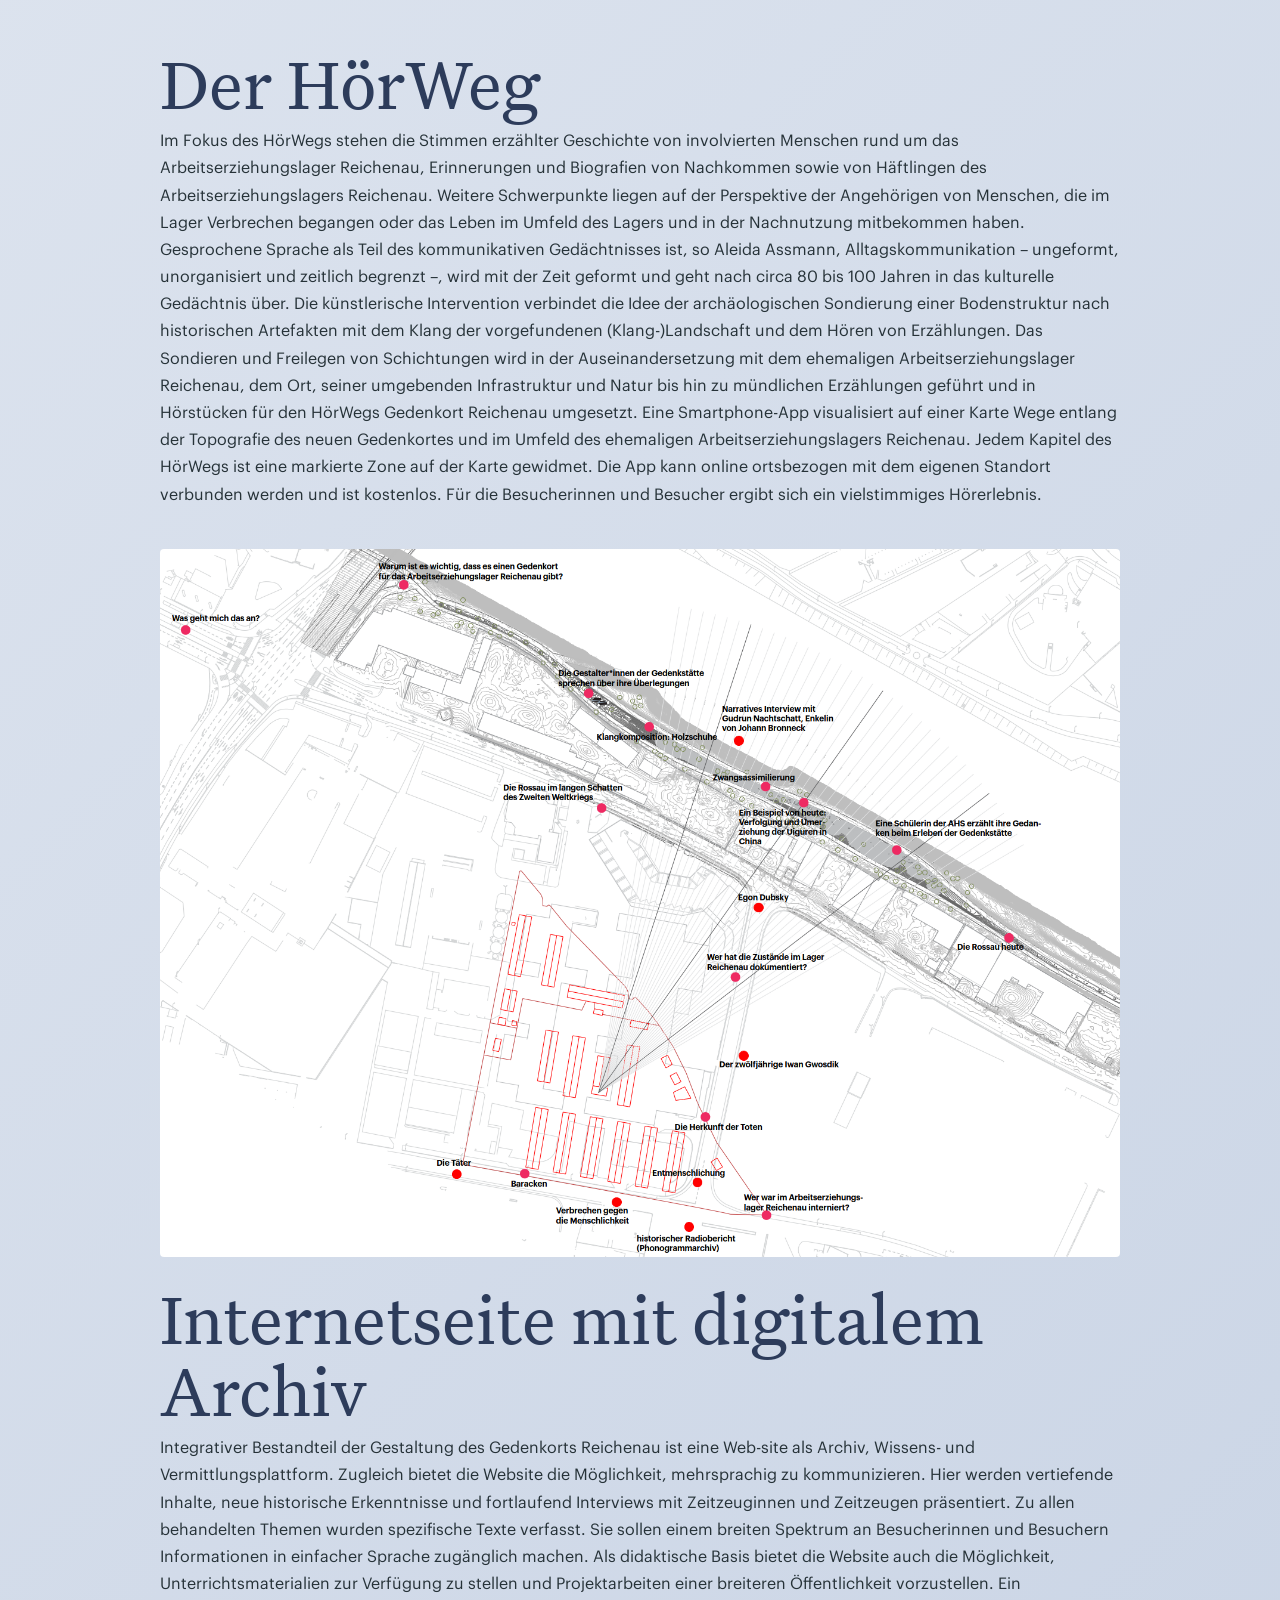
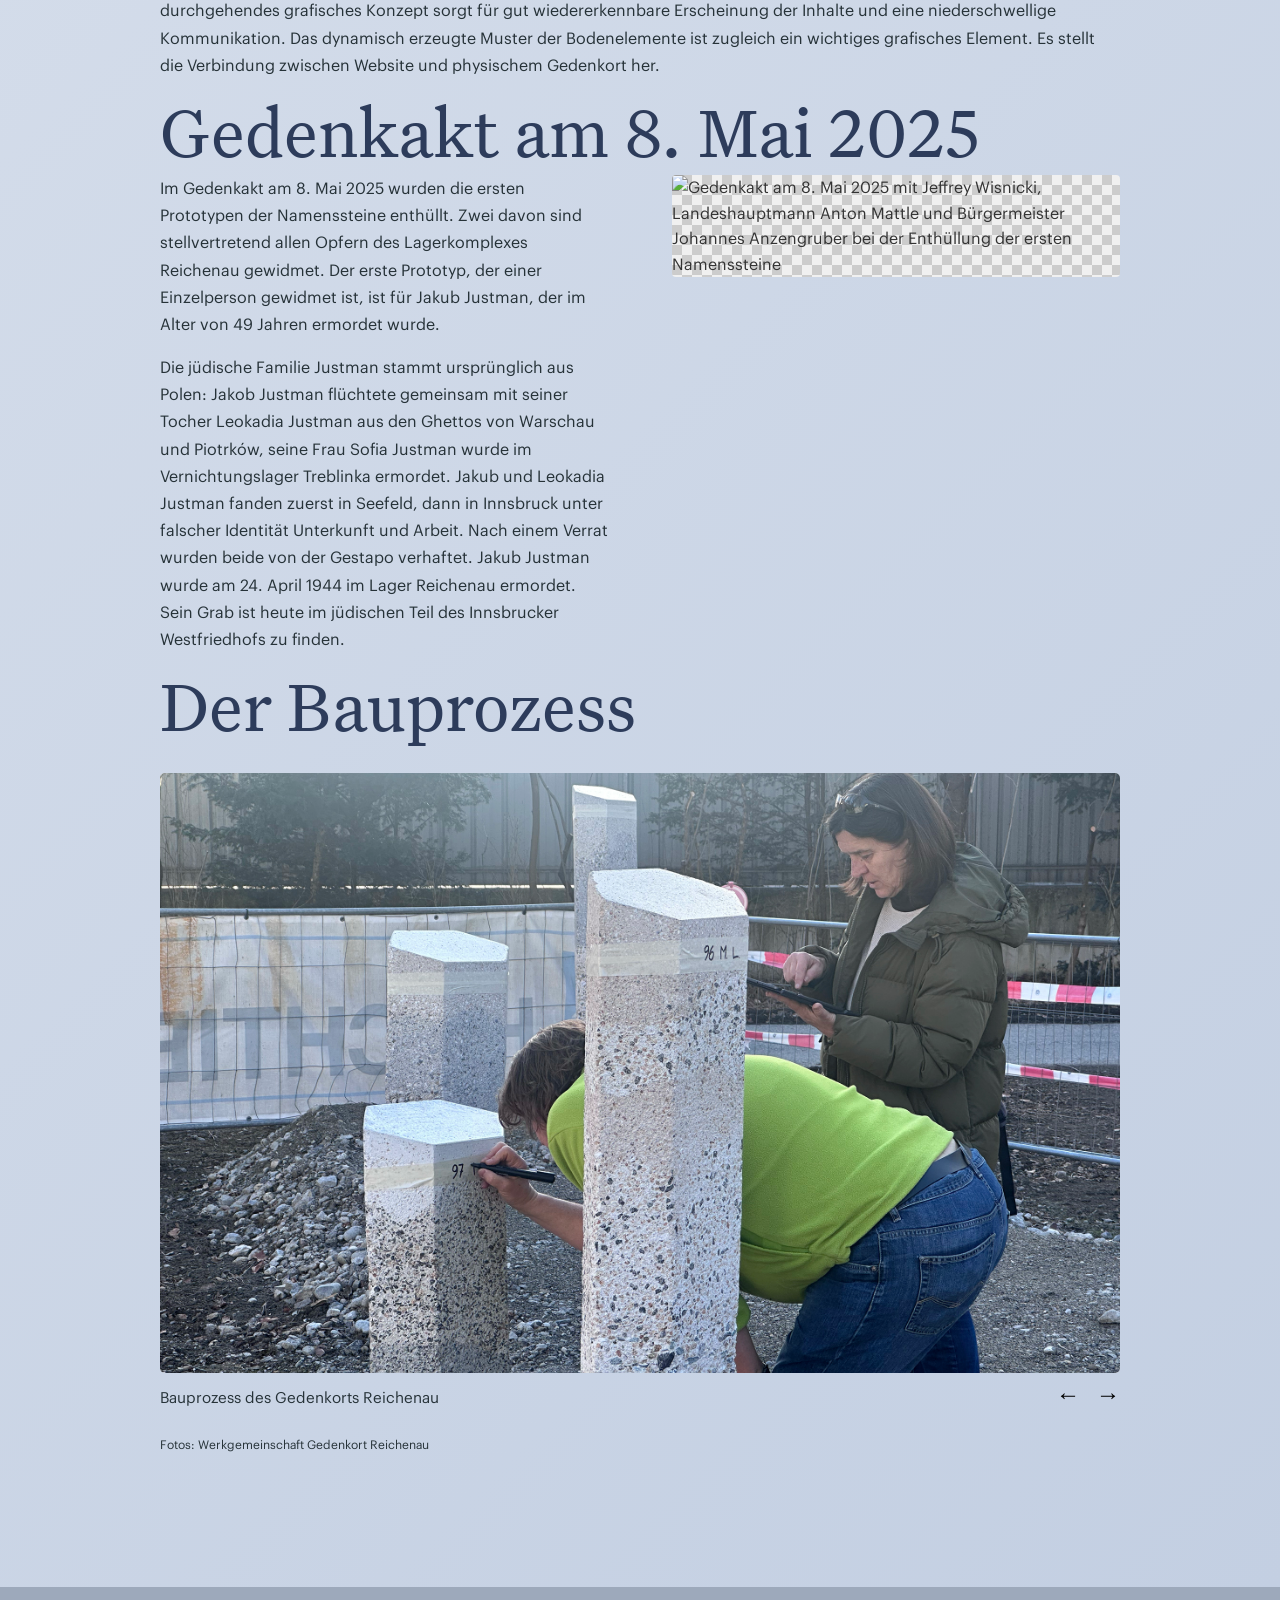
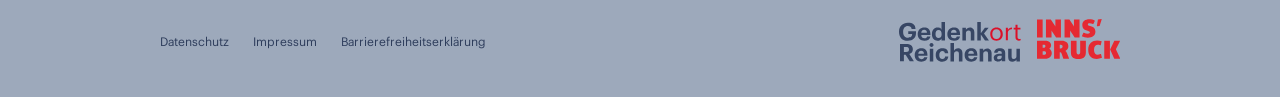
==== commit fa6496d2: "added publikationen" ====
--- a/index.html
+++ b/index.html
@@ -23,7 +23,7 @@
                     <li><a href="#history" class="nav-link">Geschichte</a></li>
                     <li><a href="#remembrance" class="nav-link">Gedenken</a></li>
                     <li><a href="#memorial" class="nav-link">Neues Denkmal</a></li>
-                    <li><a href="interview.html" class="nav-link">Interview</a></li>
+                    <li><a href="publikationen.html" class="nav-link">Publikationen</a></li>
                 </ul>
                 <div class="hamburger" id="hamburger-menu">
                     <span class="material-icons">menu</span>
@@ -36,7 +36,7 @@
                         <li><a href="#history" class="nav-link">Geschichte</a></li>
                         <li><a href="#remembrance" class="nav-link">Gedenken</a></li>
                         <li><a href="#memorial" class="nav-link">Neues Denkmal</a></li>
-                        <li><a href="interview.html" class="nav-link">Interview</a></li>
+                        <li><a href="publikationen.html" class="nav-link">Publikationen</a></li>
                     </ul>
                     <div class="mobile-nav-footer">
                         <ul class="mobile-footer-links">
@@ -46,7 +46,9 @@
                         </ul>
                         <div class="mobile-footer-logos">
                             <img src="assets/gor-logo.svg" alt="GoR Logo" class="footer-logo">
-                            <img src="assets/ibk-logo.svg" alt="IBK Logo" class="footer-logo">
+                            <a href="https://www.innsbruck.gv.at/" target="_blank" rel="noopener noreferrer">
+                                <img src="assets/ibk-logo.svg" alt="IBK Logo" class="footer-logo">
+                            </a>
                         </div>
                     </div>
                 </div>
@@ -59,8 +61,8 @@
         <section id="home" class="hero">
             <div class="container">
                 <div class="hero-content">
-                    <h1 class="hero-title">Arbeitserziehungslager Reichenau</h1>
-                    <p class="hero-subtitle">Ein Gedenkort für die Toten des AEL Reichenau (1941-1945)</p>
+                    <h1 class="hero-title">Projekt: Gedenkort Reichenau</h1>
+                    <p class="hero-subtitle">Diese Website begleitet die Umsetzung bis zur Fertigstellung des Projekts.</p>
                     <!-- <p class="hero-description">Remembering the 8,500 individuals imprisoned and the 114 lives lost at this Nazi camp in Innsbruck, Austria.</p> -->
                     <!-- <button class="cta-button" onclick="scrollToSection('camp')">Learn About the Camp</button> -->
                 </div>
@@ -73,7 +75,7 @@
                 <h2 class="section-title">Das Arbeitserziehungslager Reichenau</h2>
                 <div class="about-content">
                     <div class="about-text">
-                        <p>Von 1941 bis 1945 wurden im Arbeitserziehungslager Reichenau circa 8.500 Menschen festgehalten. Hier herrschten unmenschliche Lebensbedingungen, Willkür und Gewalt. Bisher sind 115 Personen – darunter zwei Frauen – aus 15 Ländern bekannt, die den Terror mit ihrem Leben bezahlten. Im Lauf der Jahre erfüllte das Lager unterschiedliche Funktionen. Zuerst war es ein Arbeitserziehungslager für in- und ausländische Arbeiter. Später wurden auch politisch verdächtige Personen hierher gebracht. Außerdem diente es als Transitlager für italienische Arbeiter sowie für Juden und Jüdinnen, die in Konzentrationslager deportiert wurden.</p>
+                        <p>Von 1941 bis 1945 wurden im Arbeitserziehungslager Reichenau circa 8.500 Menschen festgehalten. Hier herrschten unmenschliche Lebensbedingungen, Willkür und Gewalt. Bisher sind 115 Personen – darunter zwei Frauen – aus 15 Ländern bekannt, die den Terror mit ihrem Leben bezahlten. Im Lauf der Jahre erfüllte das Lager unterschiedliche Funktionen. Zuerst war es ein Arbeitserziehungslager für in- und ausländische Arbeiter:innen. Später wurden auch politisch verdächtige Personen hierher gebracht. Außerdem diente es als Transitlager für italienische Arbeiter sowie für Juden und Jüdinnen, die in Konzentrationslager deportiert wurden.</p>
                     </div>
                     <div class="about-image">
                         <div class="image-comparison">
@@ -125,10 +127,10 @@
         <!-- History of the Camp Section -->
         <section id="history" class="about">
             <div class="container">
-                <h2 class="section-title">Die Geschichte des Arbeitserziehungslager Reichenau</h2>
+                <h2 class="section-title">Die Geschichte des Arbeitserziehungslagers Reichenau</h2>
                 <div class="history-detailed">
                     <p>Die Zwangsarbeit in der Zeit des Nationalsozialismus ist beispiellos. Mehr als 20 Millionen Menschen wurden überall im Deutschen Reich und in den besetzten Gebieten eingesetzt – in Rüstungsbetrieben, auf Baustellen, in der Landwirtschaft, im Handwerk oder in Privathaushalten. Mit keinem anderen nationalsozialistischen Verbrechen wurden so viele Menschen persönlich konfrontiert – als Opfer, Täter oder Zuschauer. Auch im Gau Tirol-Vorarlberg wurden Zwangslager errichtet und Zwangsarbeiterinnen und Zwangsarbeiter eingesetzt.</p>
-                    <p>Diese Karte von Österreich zeigt alle bekannten NS-Lager, basierend auf einer Datenbank von Horst Schreiber. Klicken Sie auf einen Marker, um mehr Details zum Lager zu sehen.</p>
+                    <p>Diese Karte von Österreich zeigt alle bekannten NS-Lager, basierend auf einer Datenbank des Historikers Horst Schreiber. Klicken Sie auf einen Marker, um mehr Details zum Lager zu sehen.</p>
                     
                     <!-- Historical Context Map -->
                     <div id="map-container">
@@ -156,7 +158,7 @@
                                 <label class="checkbox-label">
                                     <input type="checkbox" id="toggle-kz" checked>
                                     <span class="material-icons checkmark kz">check_box</span>
-                                    KZ
+                                    Konzentrationslager
                                 </label>
                                 <label class="checkbox-label">
                                     <input type="checkbox" id="toggle-aussenlager" checked>
@@ -202,9 +204,9 @@
                     
                     <div class="about-content">
                         <div class="about-text">
-                            <p>In Innsbruck entstanden mehrere Lager, wobei der größte Lagerkomplex auf einem Teil des Geländes des heutigen Gewerbegebietes Rossau entstand. Einen Teil des Komplexes bildete ein Auffanglager der Gestapo für geflohene italienische Arbeitskräfte, das so genannte Arbeitserziehungslager Reichenau. Nördlich des dieses Lagers wurde ein Zwangsarbeits- und Kriegsgefangenenlager errichtet, das von der Stadt Innsbruck, der Reichsbahn und der Reichspost betrieben wurde. Somit bestand der Lagerkomplex aus dem Arbeitserziehungslager Reichenau und dem Lager Nord.</p>
+                            <p>In Innsbruck entstanden mehrere Lager, wobei der größte Lagerkomplex auf einem Teil des Geländes des heutigen Gewerbegebietes Rossau entstand. Einen Teil des Komplexes bildete ein Auffanglager der Gestapo für geflohene italienische Arbeitskräfte, das so genannte Arbeitserziehungslager Reichenau. Nördlich dieses Lagers wurde ein Zwangsarbeits- und Kriegsgefangenenlager errichtet, das von der Stadt Innsbruck, der Reichsbahn und der Reichspost betrieben wurde. Somit bestand der Lagerkomplex aus dem Arbeitserziehungslager Reichenau und dem Lager Nord.</p>
                             
-                            <p>Die Bauarbeiten für das Arbeitserziehungslager Reichenau begannen im Herbst 1941 und bereits Anfang 1942 wurden dort als „Arbeitsbummelanten“ bezeichnete Menschen interniert, die durch unmenschliche Disziplinierungsmaßnahmen im Sinne einer NS-Arbeitsmoral „erzogen“ werden sollten. Ab 1943 diente das Arbeitserziehungslager Reichenau zudem als Internierungslager für politisch verdächtige Personen, als Transitlager für italienische Arbeiter aus Norditalien, welche nach der Besetzung Italiens aus politischen Gründen deportiert worden waren, für italienische, britische, österreichische und andere Jüdinnen und Juden sowie für österreichische und slowenische Häftlinge aus einem aufgelösten Arbeitserziehungslager in Kärnten. Schätzungen zufolge waren zwischen 1941 und 1945 im Arbeitserziehungslager Reichenau 8.500 bis 8.600 Menschen, im Lager Nord bis zu 700 Personen interniert.</p>
+                            <p>Die Bauarbeiten für das Arbeitserziehungslager Reichenau begannen im Herbst 1941 und bereits Anfang 1942 wurden dort als „Arbeitsbummelanten“ bezeichnete Menschen interniert, die durch unmenschliche Disziplinierungsmaßnahmen im Sinne einer NS-Arbeitsmoral „erzogen“ werden sollten. Ab 1943 diente das Arbeitserziehungslager Reichenau zudem als Internierungslager für politisch verdächtige Personen, als Transitlager für italienische Arbeiter:innen aus Norditalien, welche nach der Besetzung Italiens aus politischen Gründen deportiert worden waren, für italienische, britische, österreichische und andere Jüdinnen und Juden sowie für österreichische und slowenische Häftlinge aus einem aufgelösten Arbeitserziehungslager in Kärnten. Schätzungen zufolge waren zwischen 1941 und 1945 im Arbeitserziehungslager Reichenau 8.500 bis 8.600 Menschen, im Lager Nord bis zu 700 Personen interniert.</p>
                         </div>
                         
                         <!-- Birthplaces Map -->
@@ -238,7 +240,8 @@
                         </div>
                         <div class="about-image">
                             <div class="zoomable-image-container">
-                                <img src="assets/Glasscherben.png" alt="Archäologische Funde und Glasscherben aus der Grabung 2023 auf dem Rossau-Lagergelände" class="zoomable-image">
+                                <img src="assets/Glasscherben.jpg" alt="Archäologische Funde und Glasscherben aus der Grabung 2023 auf dem Rossau-Lagergelände" class="zoomable-image">
+                                <p class="image-source">Sarah Krohntaler, Universität Innsbruck</p>
                             </div>
                         </div>
                     </div>
@@ -250,7 +253,7 @@
                         <p>Am Nationalfeiertag, dem 26. Oktober 1972, enthüllte Bürgermeister Alois Lugger im Beisein zahlreicher ausländischer Delegationen und Spitzen der Behörden das vom Wiener Bildhauer Franz Anton Coufal entworfene Gedenkzeichen mit folgender Inschrift:</p>
                         
                         <blockquote class="memorial-inscription">
-                            <p>Hier stand in den Jahren 1939 bis 1945 das Gestapo- Auffanglager Reichenau, in dem Patrioten aus allen von NationaIsozialismus besetzten Ländern inhaftiert und gefoltert wurden. Viele von ihnen fanden hier den Tod.</p>
+                            <p>Hier stand in den Jahren 1941 bis 1945 das Gestapo Auffanglager Reichenau, in dem Patrioten aus allen von Nationalsozialismus besetzten Ländern inhaftiert und gefoltert wurden. Viele von ihnen fanden hier den Tod.</p>
                         </blockquote>
                        
                         <div class="about-content">
@@ -275,7 +278,7 @@
             <div class="container">
                 <div class="memorial-hero-content">
                     <h2 class="section-title">Der neue Gedenkort</h2>
-                    <p class="section-intro">Aus der Geschichte des Ortes und des Gedenkens heraus ist der Auftrag erwachsen, sich dem Lagergelände in der Rossau und den Schicksalen der Menschen, die mit ihm verbunden sind, erneut zu widmen. Am Beginn stand intensive zeitgeschichtliche wie archäologische Forschung, um einen aktuellen Forschungsstand zu gewährleisten. Auf der Basis des Berichtes und der Empfehlungen der Kommission zur Neugestaltung des Gedenkortes traf der Gemeinderat der Landeshauptstadt Innsbruck die Grundsatz-entscheidung zur Errichtung einer zeitgemäßen Gedenkstätte. Es folgte ein mehrstufi-ger, internationaler Wettbewerb, der sowohl die architektonische als auch die künstleri-sche und die didaktische Gestaltung umfasste. Das Siegerprojekt der Werkgemeinschaft Heike Bablick · Ricarda Denzer · Karl-Heinz Machat · Bettina Schlorhaufer · Hermann Zschiegner wird im Folgenden vorgestellt.</p>
+                    <p class="section-intro">Aus der Geschichte des Ortes und des Gedenkens heraus ist der Auftrag erwachsen, sich dem Lagergelände in der Rossau und den Schicksalen der Menschen, die mit ihm verbunden sind, erneut zu widmen. Am Beginn stand intensive zeitgeschichtliche wie archäologische Forschung, um einen aktuellen Forschungsstand zu gewährleisten. Auf der Basis des Berichtes und der Empfehlungen der Kommission zur Neugestaltung des Gedenkortes traf der Gemeinderat der Landeshauptstadt Innsbruck die Grundsatzentscheidung zur Errichtung einer zeitgemäßen Gedenkstätte. Es folgte ein mehrstufiger, internationaler Wettbewerb, der sowohl die architektonische als auch die künstlerische und die didaktische Gestaltung umfasste. Das Siegerprojekt der Werkgemeinschaft Heike Bablick · Ricarda Denzer · Karl-Heinz Machat · Bettina Schlorhaufer · Hermann Zschiegner wird im Folgenden vorgestellt.</p>
                 </div>
             </div>
         </section>
@@ -322,7 +325,7 @@
                     </div>
                     <div class="memorial-feature">
                         <h3>Erinnerungsufer</h3>
-                        <p>Die Wellenform des Gedenkorts Reichenau verweist auf das, was unter der Ober-fläche liegt, auf das, was nicht sichtbar ist; und auf die Zwischenräume der Fundstücke, auf die Lücken in den Archiven, auf die fehlenden Namen der Opfer eines Terror-regimes. Durch die gestaltete Landschaft entsteht eine Beziehung zwischen dem Ort des Gedenkens an die Opfer und dem historischen Tatort sowie zwischen den Zuhö-renden und dem Gehörten.</p>
+                        <p>Die Wellenform des Gedenkorts Reichenau verweist auf das, was unter der Oberfläche liegt, auf das, was nicht sichtbar ist; und auf die Zwischenräume der Fundstücke, auf die Lücken in den Archiven, auf die fehlenden Namen der Opfer eines Terrorregimes. Durch die gestaltete Landschaft entsteht eine Beziehung zwischen dem Ort des Gedenkens an die Opfer und dem historischen Tatort sowie zwischen den Zuhörenden und dem Gehörten.</p>
                          <img src="assets/Wellenform.jpg" alt="Wellenform des Gedenkorts Reichenau" class="memorial-img">
                         <p class="image-source">Wellenform des Gedenkorts Reichenau, Visualisierung. Werkgemeinschaft Gedenkort Reichenau, Visualisierung M.Perktold.</p>
                     </div>
@@ -444,7 +447,9 @@
                 </div>
                 <div class="footer-logos">
                     <img src="assets/gor-logo.svg" alt="GoR Logo" class="footer-logo">
-                    <img src="assets/ibk-logo.svg" alt="IBK Logo" class="footer-logo">
+                    <a href="https://www.innsbruck.gv.at/" target="_blank" rel="noopener noreferrer">
+                        <img src="assets/ibk-logo.svg" alt="IBK Logo" class="footer-logo">
+                    </a>
                 </div>
             </div>
         </div>
--- a/css/styles.css
+++ b/css/styles.css
@@ -2256,9 +2256,6 @@
 @media (max-width: 768px) {
     .carousel-image-wrapper {
         max-height: 400px;
-@media (max-width: 768px) {
-    .carousel-image-wrapper {
-        max-height: 400px;
     }
     
     .carousel-description-wrapper {
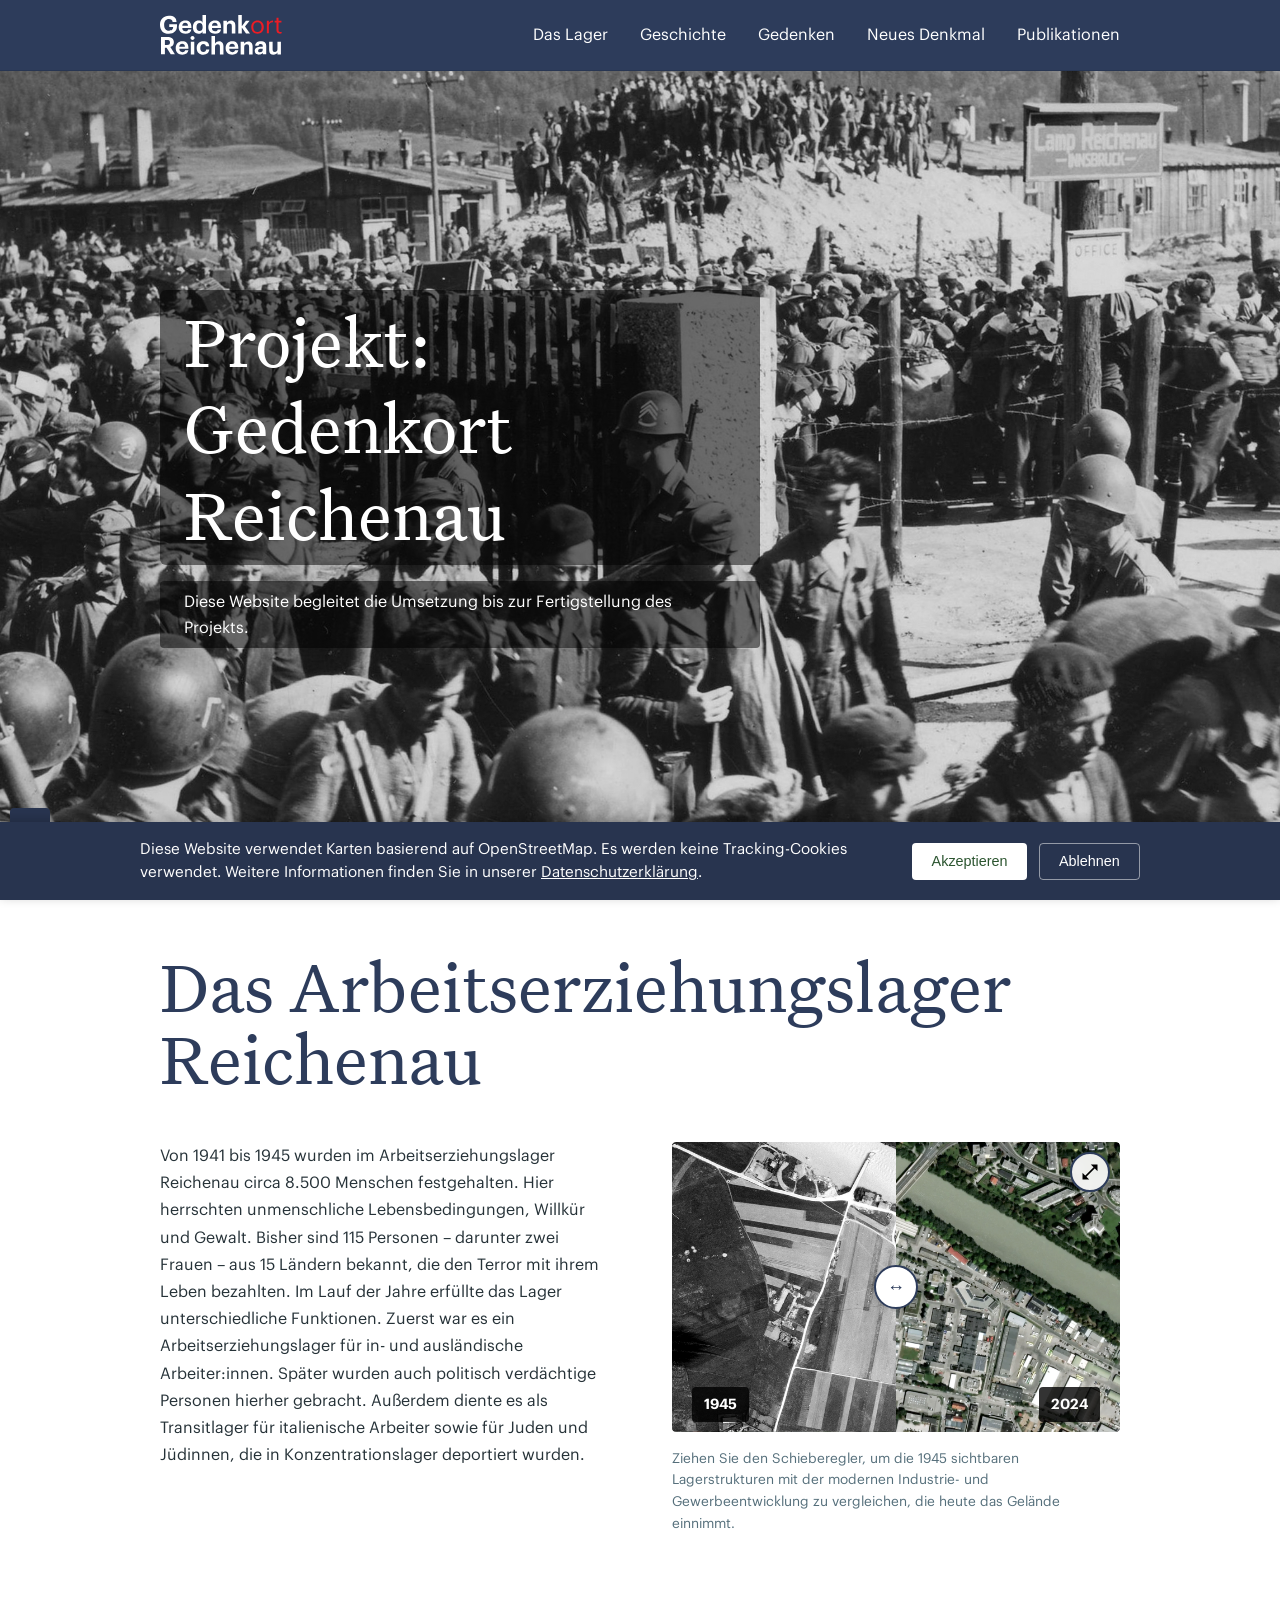
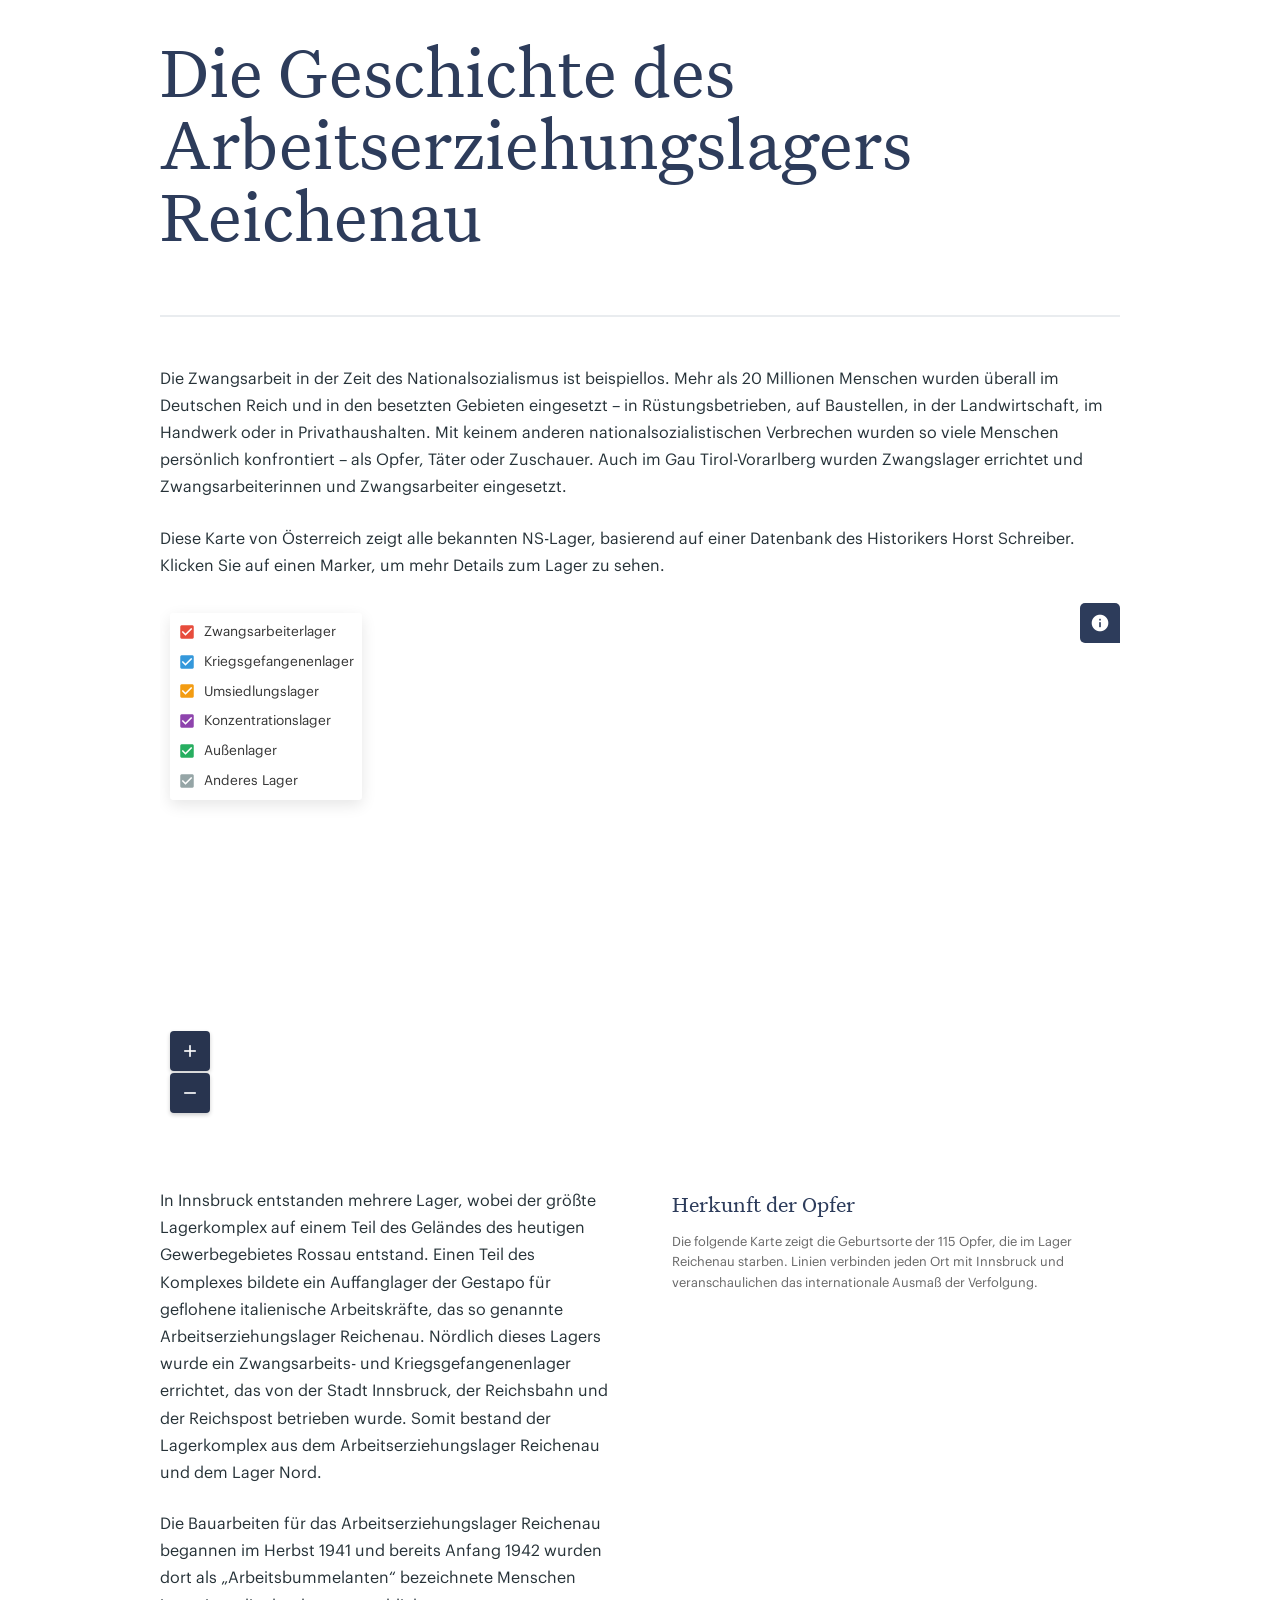
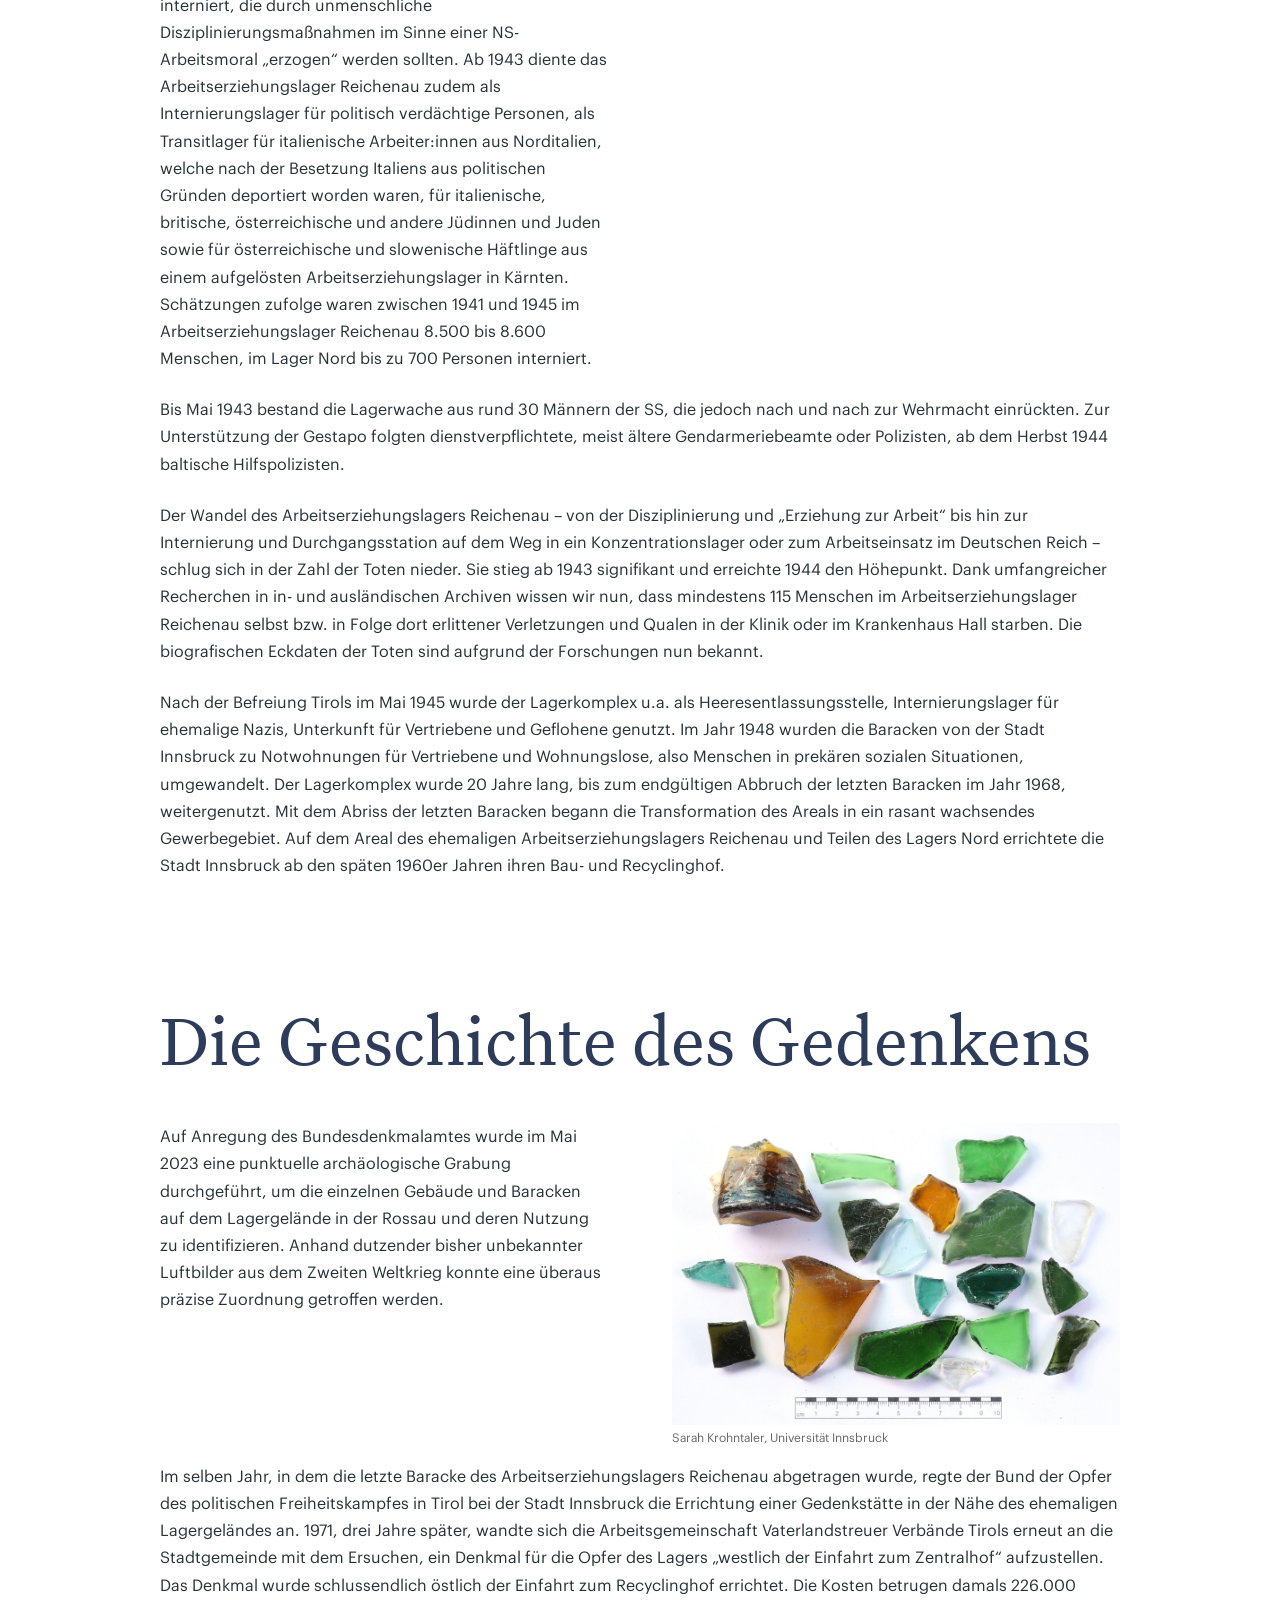
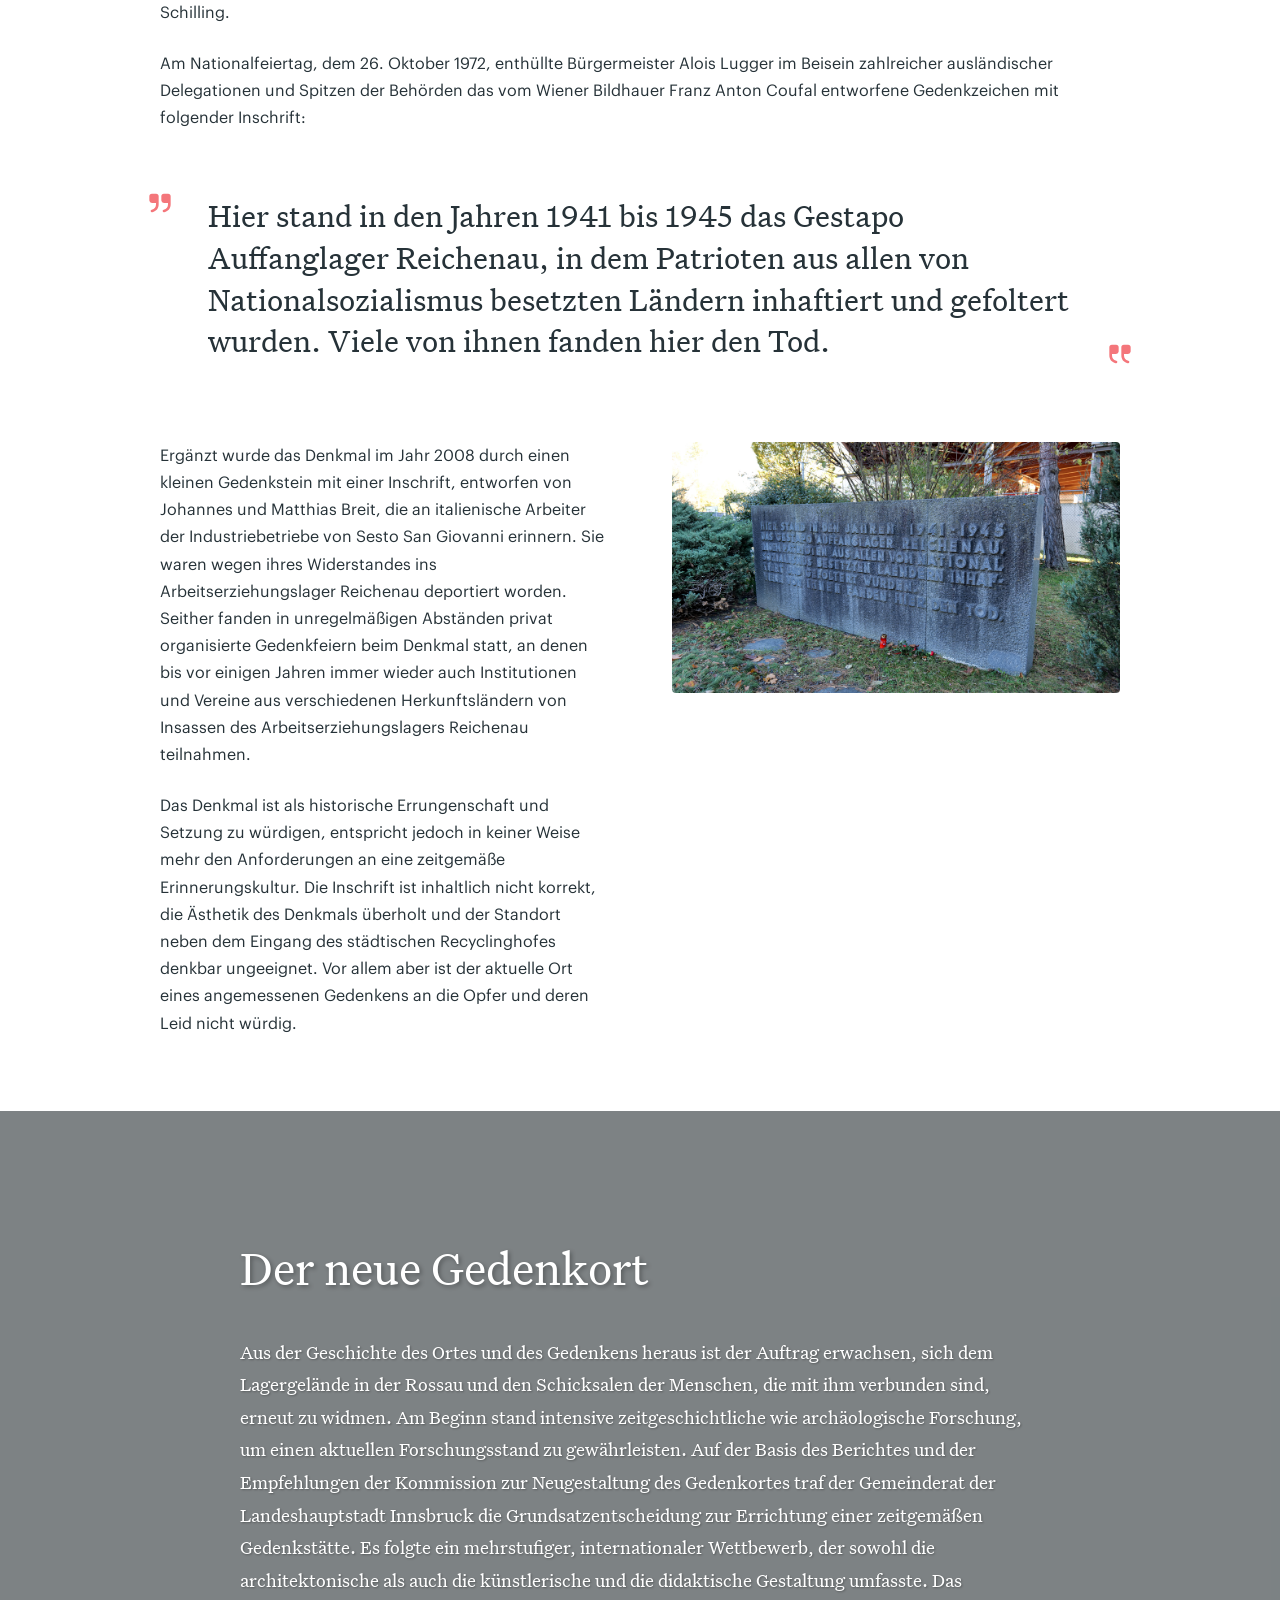
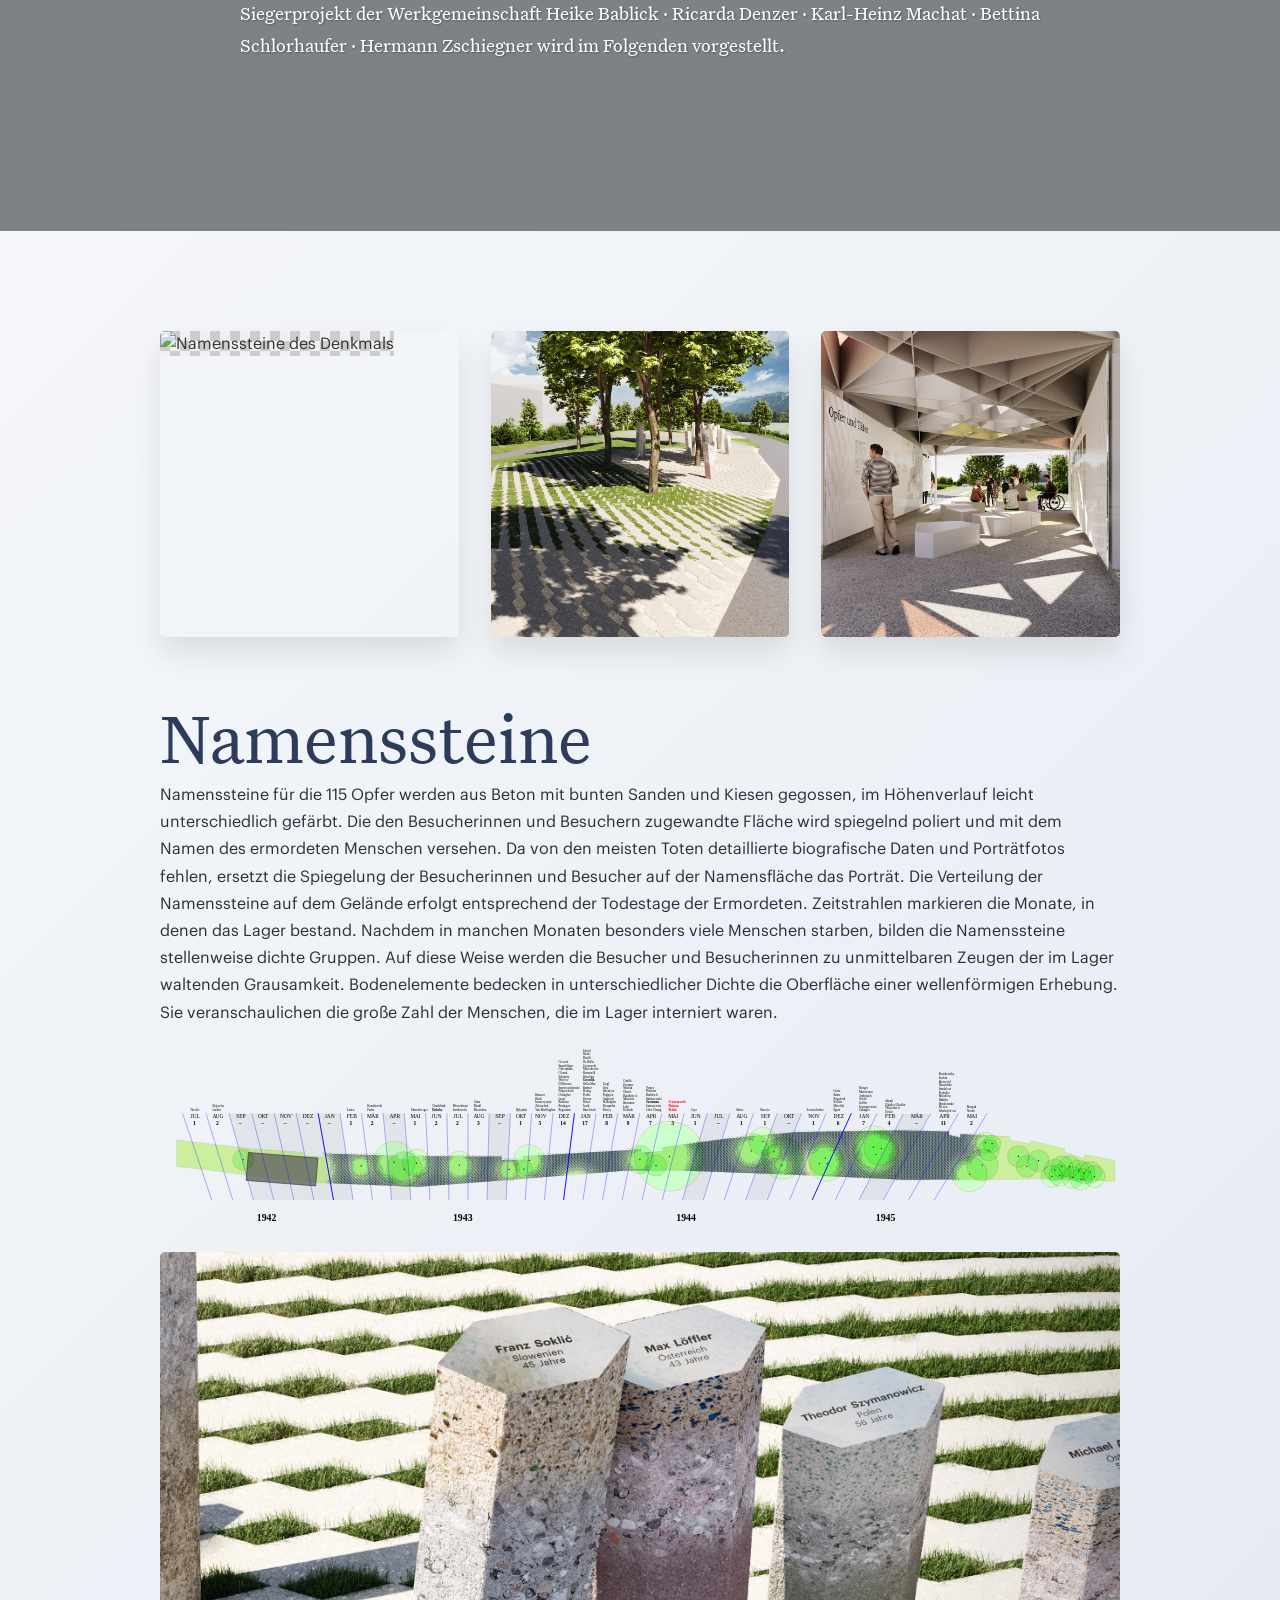
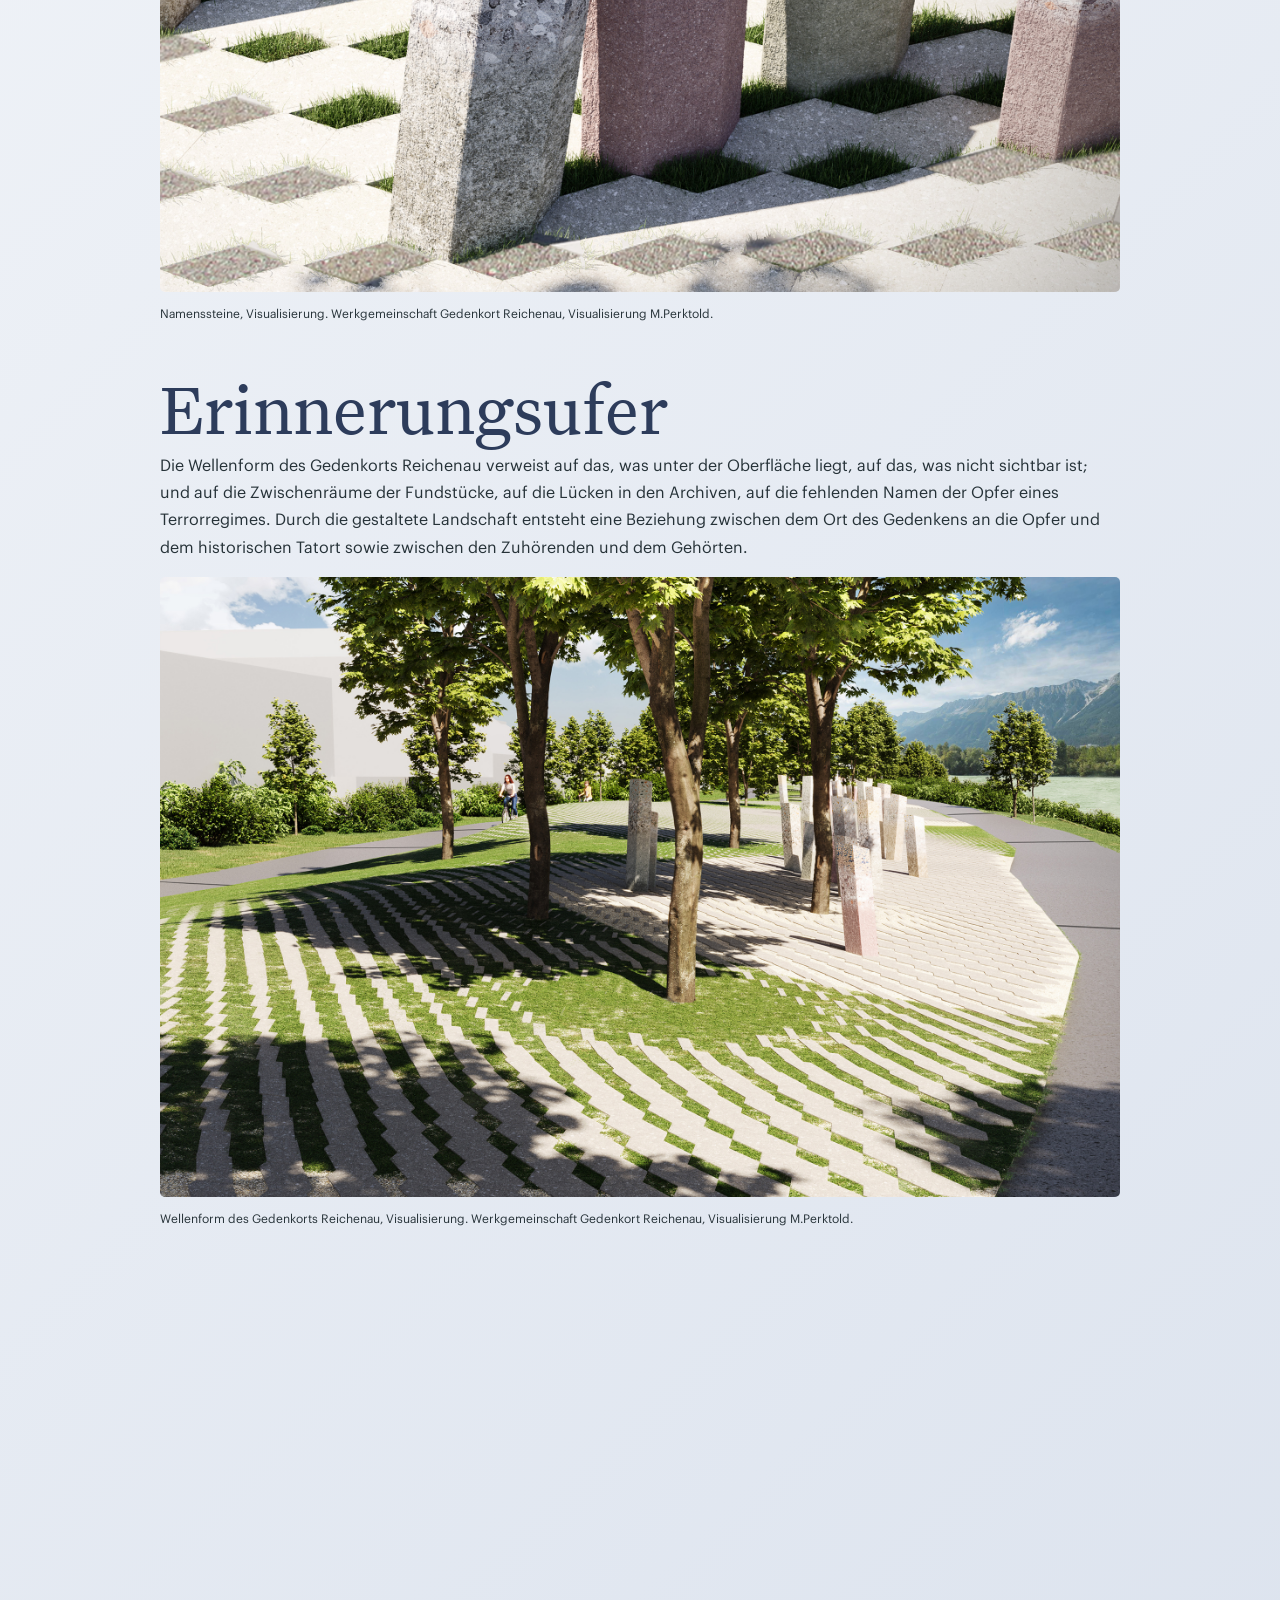
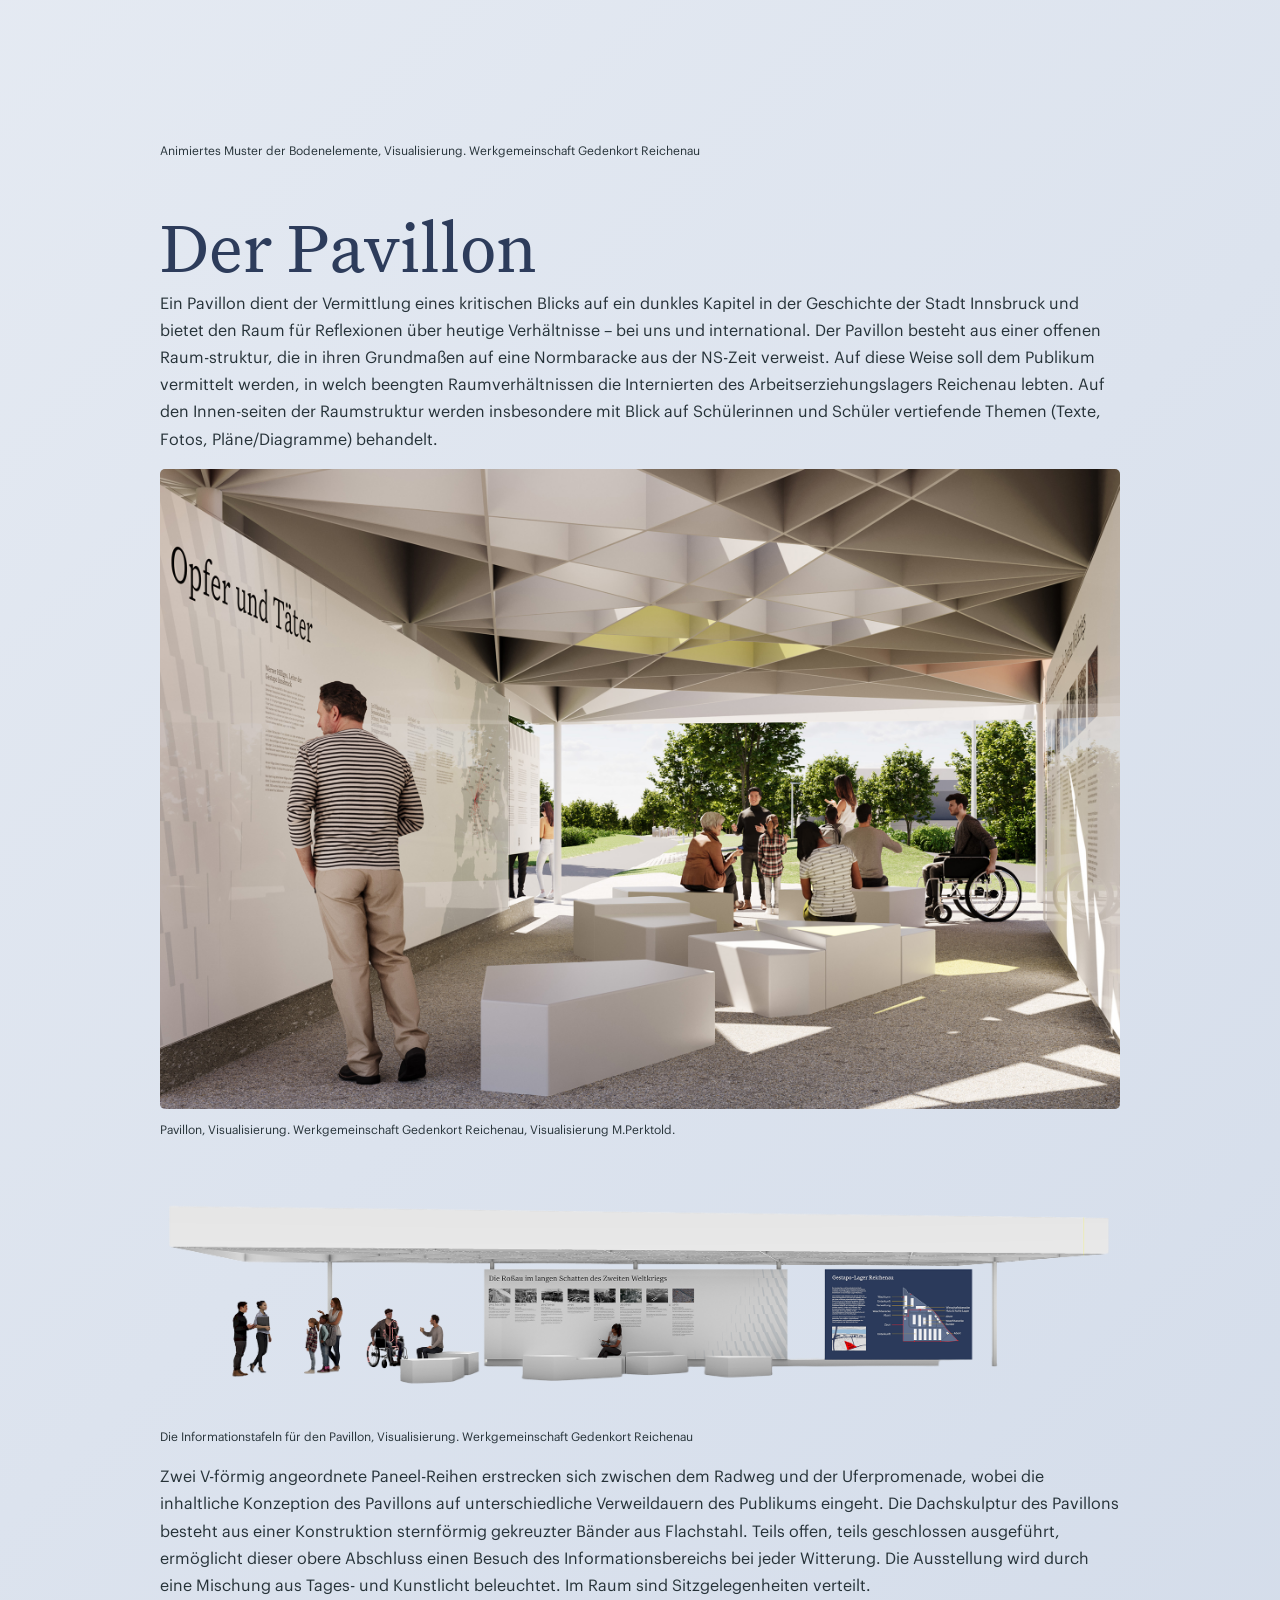
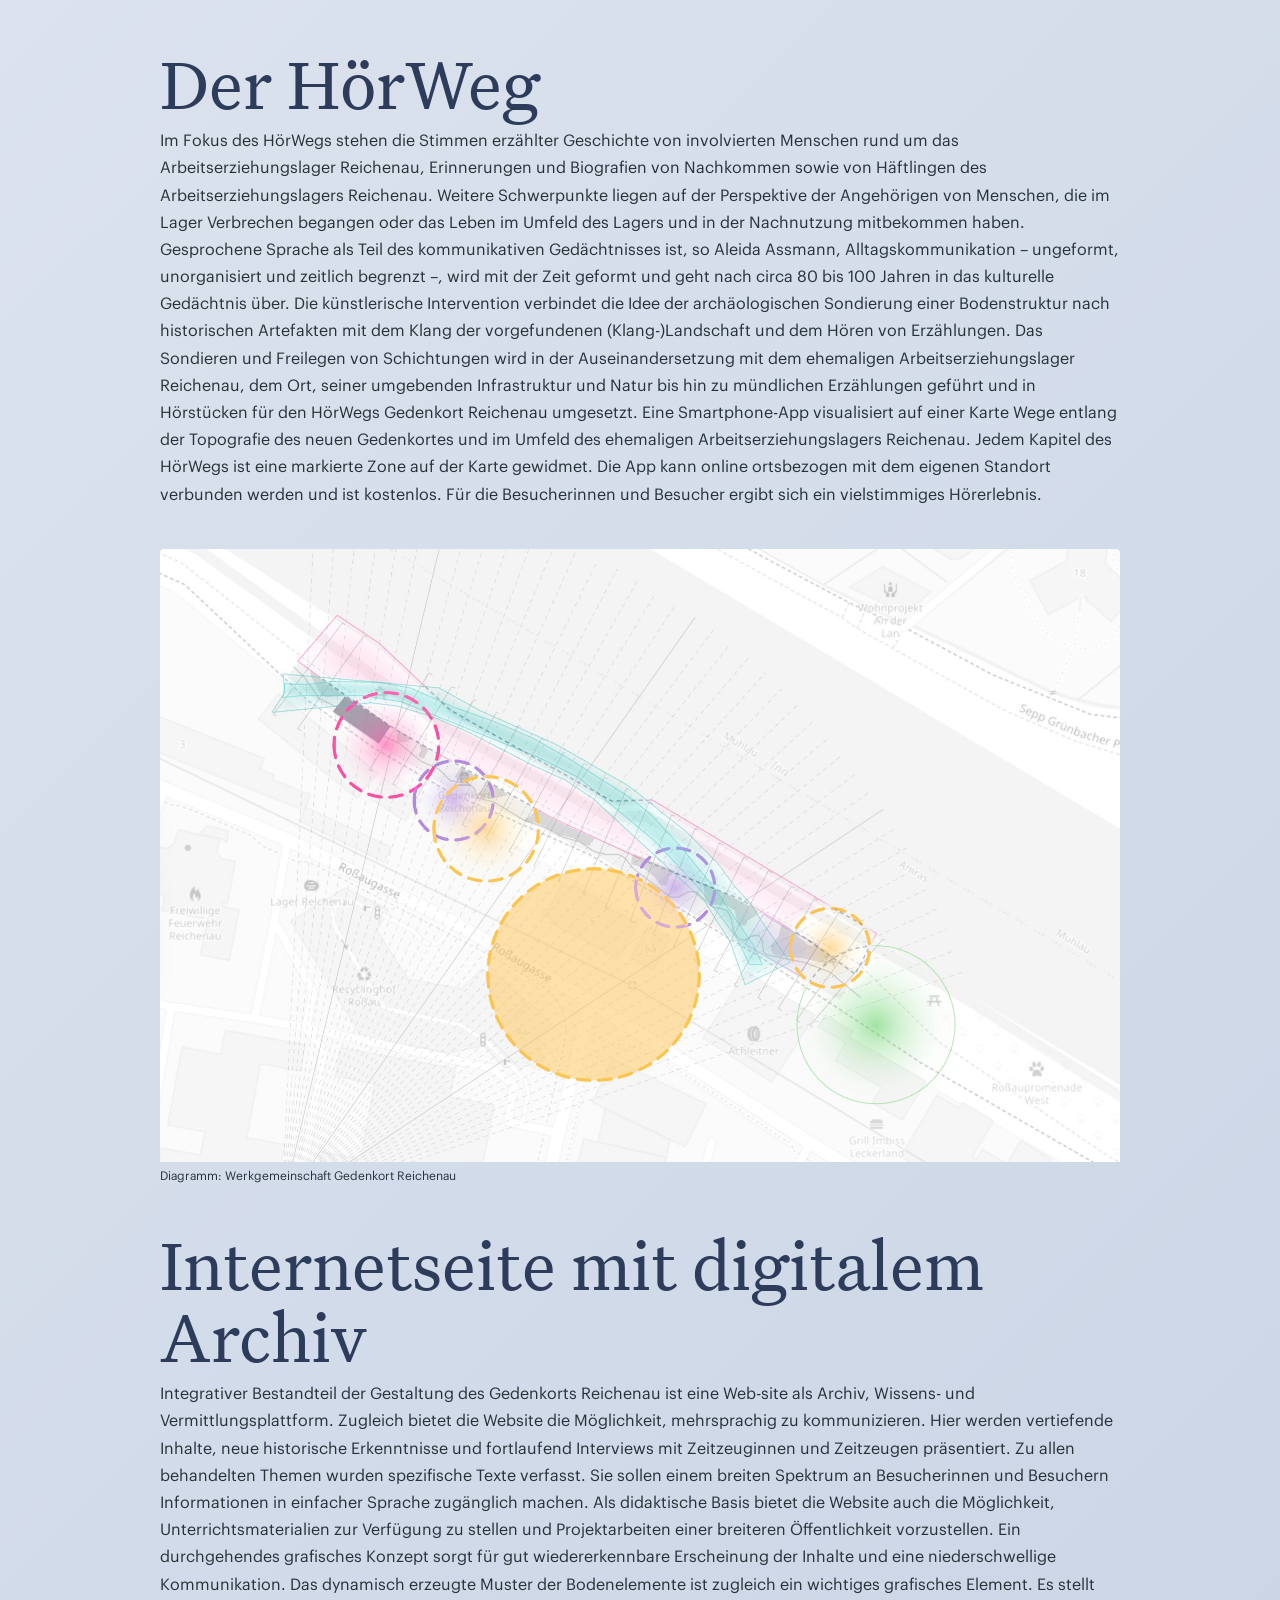
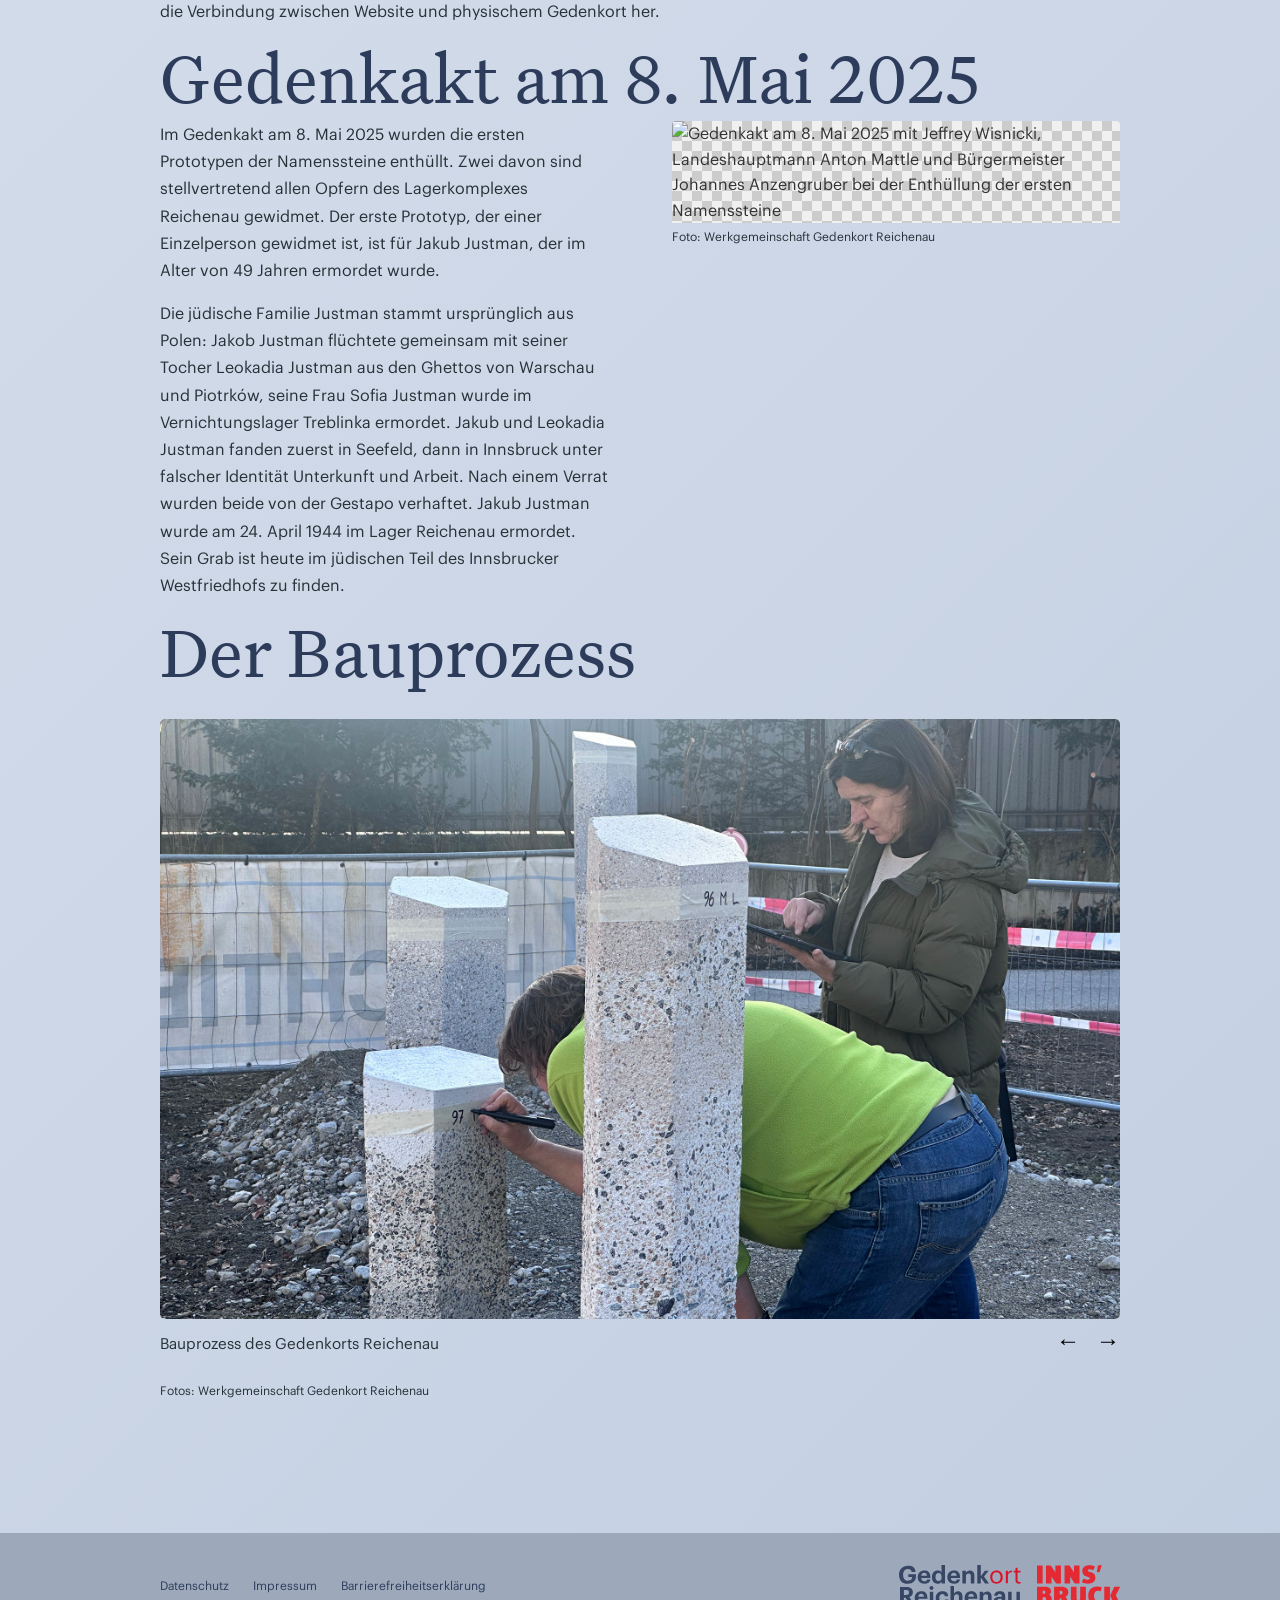
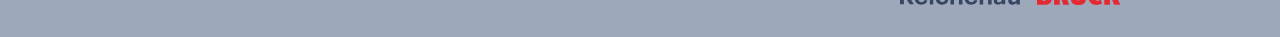
==== commit 13b92386: "various css changes" ====
--- a/index.html
+++ b/index.html
@@ -213,7 +213,17 @@
                         <div class="birthplaces-map-container">
                             <h3>Herkunft der Opfer</h3>
                             <p>Die folgende Karte zeigt die Geburtsorte der 115 Opfer, die im Lager Reichenau starben. Linien verbinden jeden Ort mit Innsbruck und veranschaulichen das internationale Ausmaß der Verfolgung.</p>
-                            <div id="birthplaces-map"></div>
+                            <div id="birthplaces-map">
+                                <!-- Zoom Controls -->
+                                <div class="map-zoom-controls">
+                                    <button id="birthplaces-zoom-in-btn" class="zoom-btn" aria-label="Zoom in">
+                                        <span class="material-icons">add</span>
+                                    </button>
+                                    <button id="birthplaces-zoom-out-btn" class="zoom-btn" aria-label="Zoom out">
+                                        <span class="material-icons">remove</span>
+                                    </button>
+                                </div>
+                            </div>
                         </div>
                     </div>
                     
@@ -356,7 +366,8 @@
                             </div><br>
                             <div class="about-image">
                                 <div class="zoomable-image-container">
-                                    <img src="assets/Audio-Walk.png" alt="Audioweg-Oberfläche mit interaktiver Karte und Hörerlebnis für den Gedenkort Reichenau" class="zoomable-image">
+                                    <img src="assets/hoerweg.jpg" alt="Audioweg-Oberfläche mit interaktiver Karte und Hörerlebnis für den Gedenkort Reichenau" class="zoomable-image">
+                                    <p class="image-source">Diagramm: Werkgemeinschaft Gedenkort Reichenau</p>
                                 </div>
                             </div>
                         </div>
@@ -379,6 +390,7 @@
                             <div class="about-image">
                                 <div class="zoomable-image-container">
                                     <img src="assets/groundbreaking2.jpg" alt="Gedenkakt am 8. Mai 2025 mit Jeffrey Wisnicki, Landeshauptmann Anton Mattle und Bürgermeister Johannes Anzengruber bei der Enthüllung der ersten Namenssteine" class="zoomable-image">
+                                    <p class="image-source">Foto: Werkgemeinschaft Gedenkort Reichenau</p>
                                 </div>
                             </div>
                         </div>
--- a/css/styles.css
+++ b/css/styles.css
@@ -589,11 +589,12 @@
     width: 100vw;
     height: 100vh;
     background: rgba(0, 0, 0, 0.9);
-    z-index: 9999;
+    z-index: 10001;
     display: none;
     align-items: center;
     justify-content: center;
     cursor: zoom-out;
+    padding-top: 70px;
 }
 
 .zoom-modal.active {
@@ -602,18 +603,18 @@
 
 .zoom-modal img {
     max-width: 90vw;
-    max-height: 90vh;
+    max-height: calc(90vh - 70px);
     object-fit: contain;
     border-radius: 8px;
 }
 
 .zoom-close {
     position: absolute;
-    top: 20px;
+    top: 90px;
     right: 20px;
     width: 50px;
     height: 50px;
-    background: rgba(255, 255, 255, 0.9);
+    background: rgba(255, 255, 255, 0.95);
     border: none;
     border-radius: 50%;
     cursor: pointer;
@@ -621,6 +622,7 @@
     align-items: center;
     justify-content: center;
     transition: all 0.3s ease;
+    z-index: 10002;
 }
 
 .zoom-close:hover {
@@ -1323,11 +1325,18 @@
     align-items: center;
 }
 
+.footer-logos a {
+    display: flex;
+    align-items: center;
+    line-height: 0;
+}
+
 .footer-logo {
     height: 40px;
     width: auto;
     opacity: 0.9;
     transition: opacity 0.3s ease;
+    display: block;
 }
 
 .footer-logo:hover {
@@ -2084,6 +2093,14 @@
     display: none !important;
 }
 
+/* Hide default MapLibre navigation controls */
+.maplibregl-ctrl-top-right,
+.maplibregl-ctrl-top-left,
+.maplibregl-ctrl-bottom-right,
+.maplibregl-ctrl-bottom-left {
+    display: none !important;
+}
+
 /* Map scroll overlay for cooperative gestures */
 .map-scroll-overlay {
     position: absolute;
@@ -2399,6 +2416,7 @@
 .interview-hero .section-title {
     color: white;
     margin-bottom: 1.5rem;
+    
     font-size: 4.5rem;
 }
 
@@ -2550,6 +2568,7 @@
     
     .interview-hero .section-title {
         font-size: 1.8rem;
+        padding: 0 1rem;
     }
     
     .interview-intro {
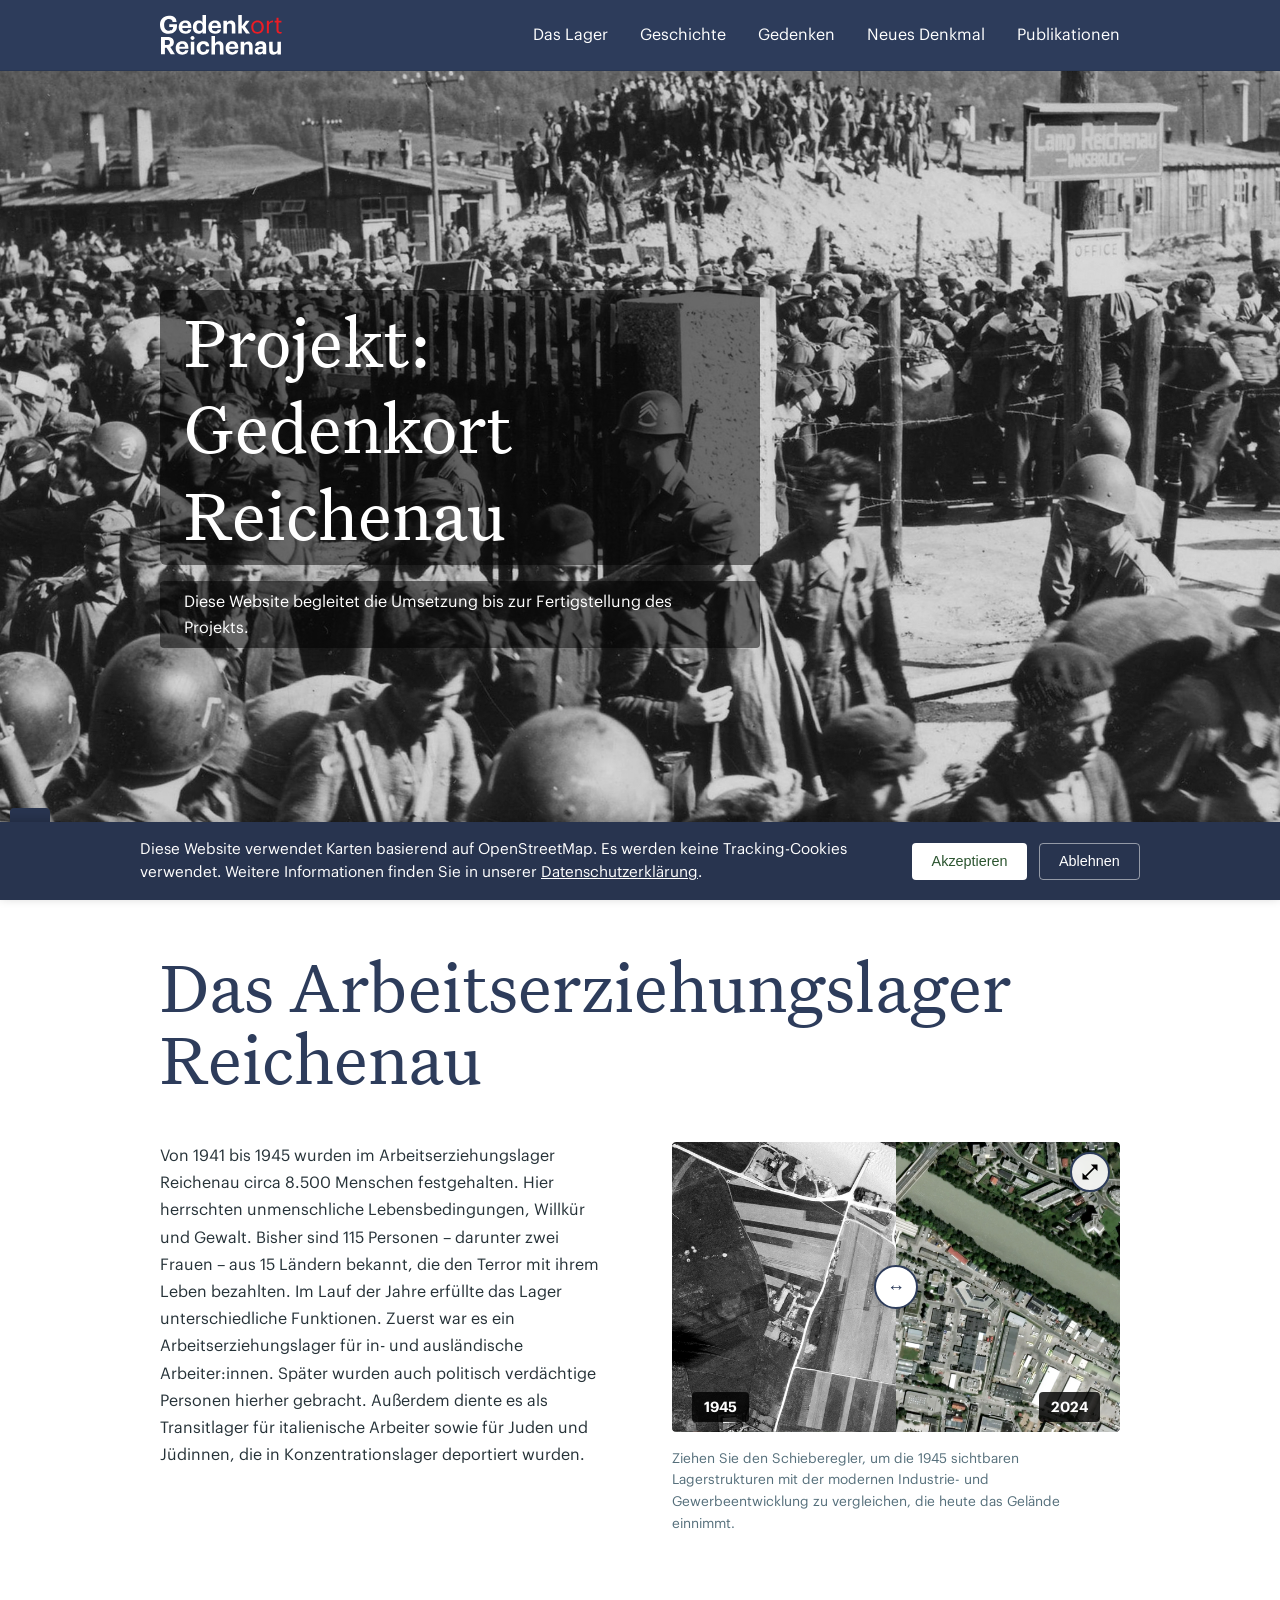
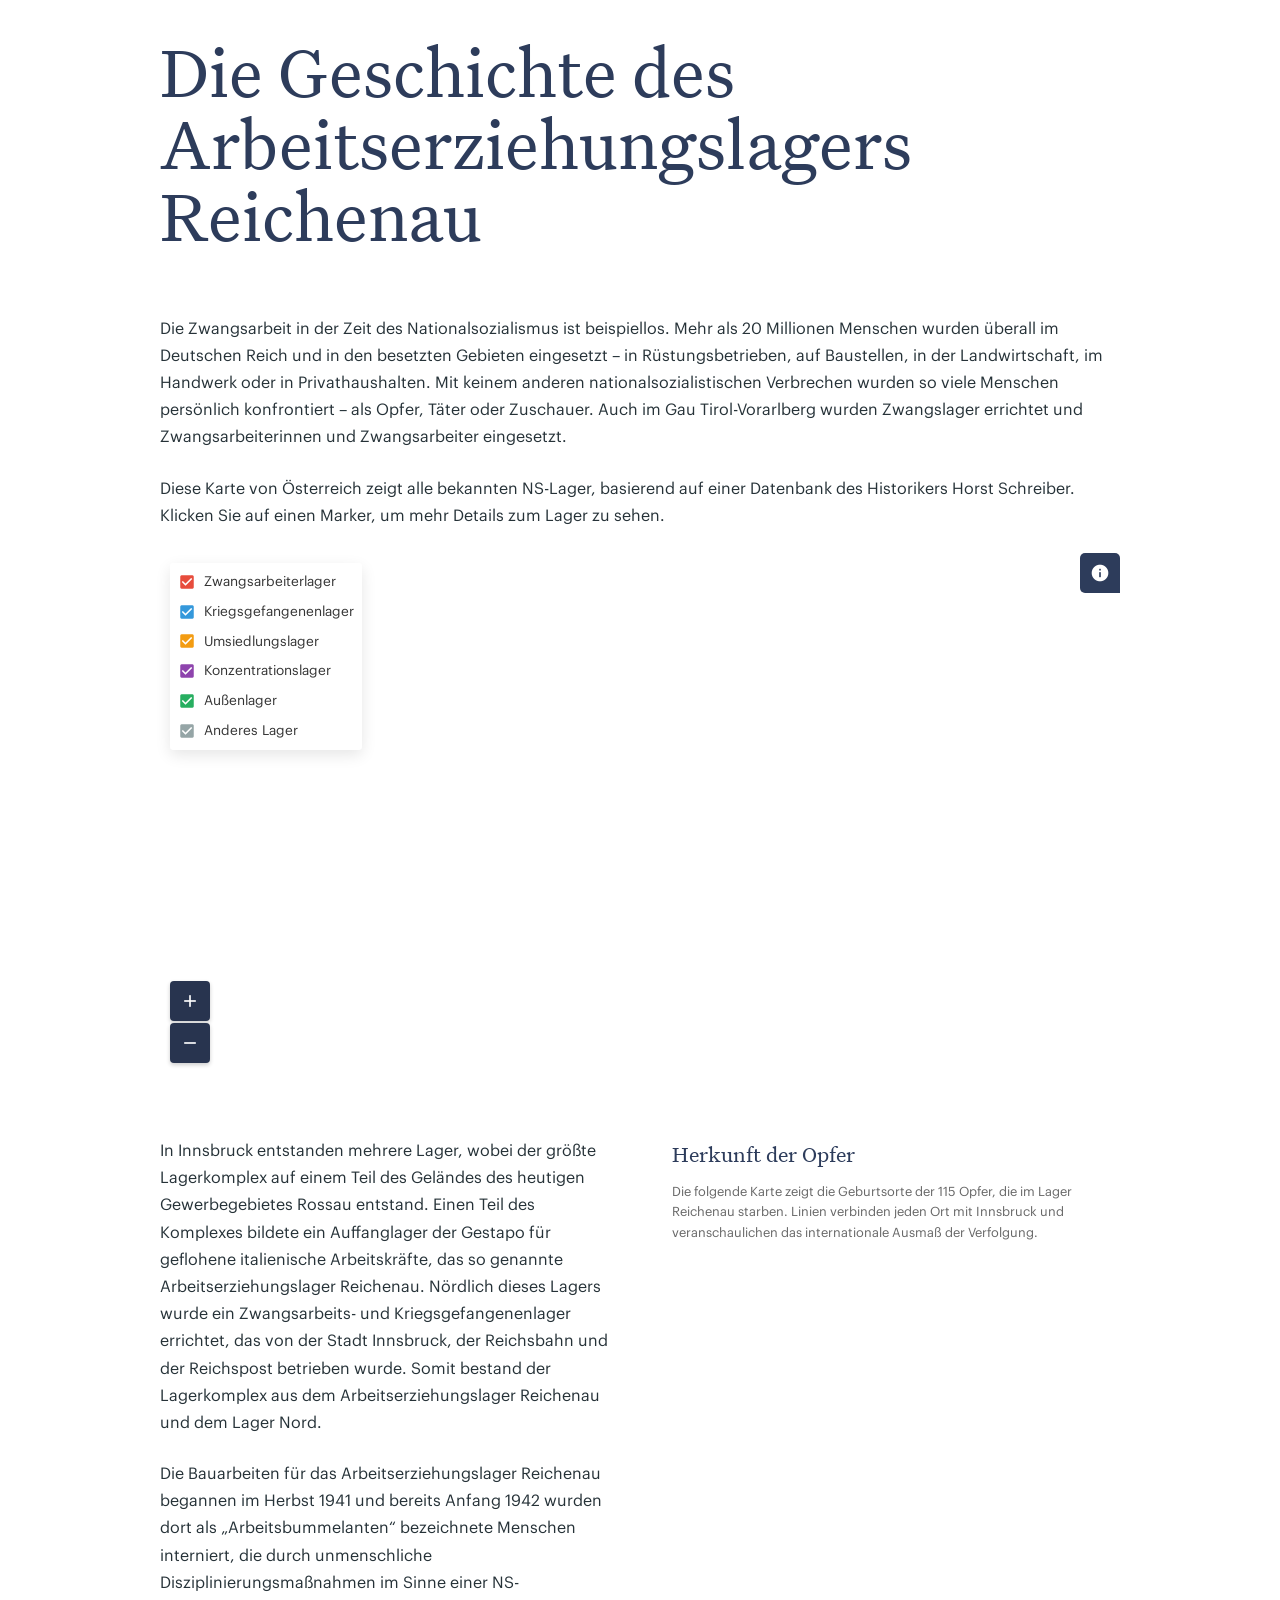
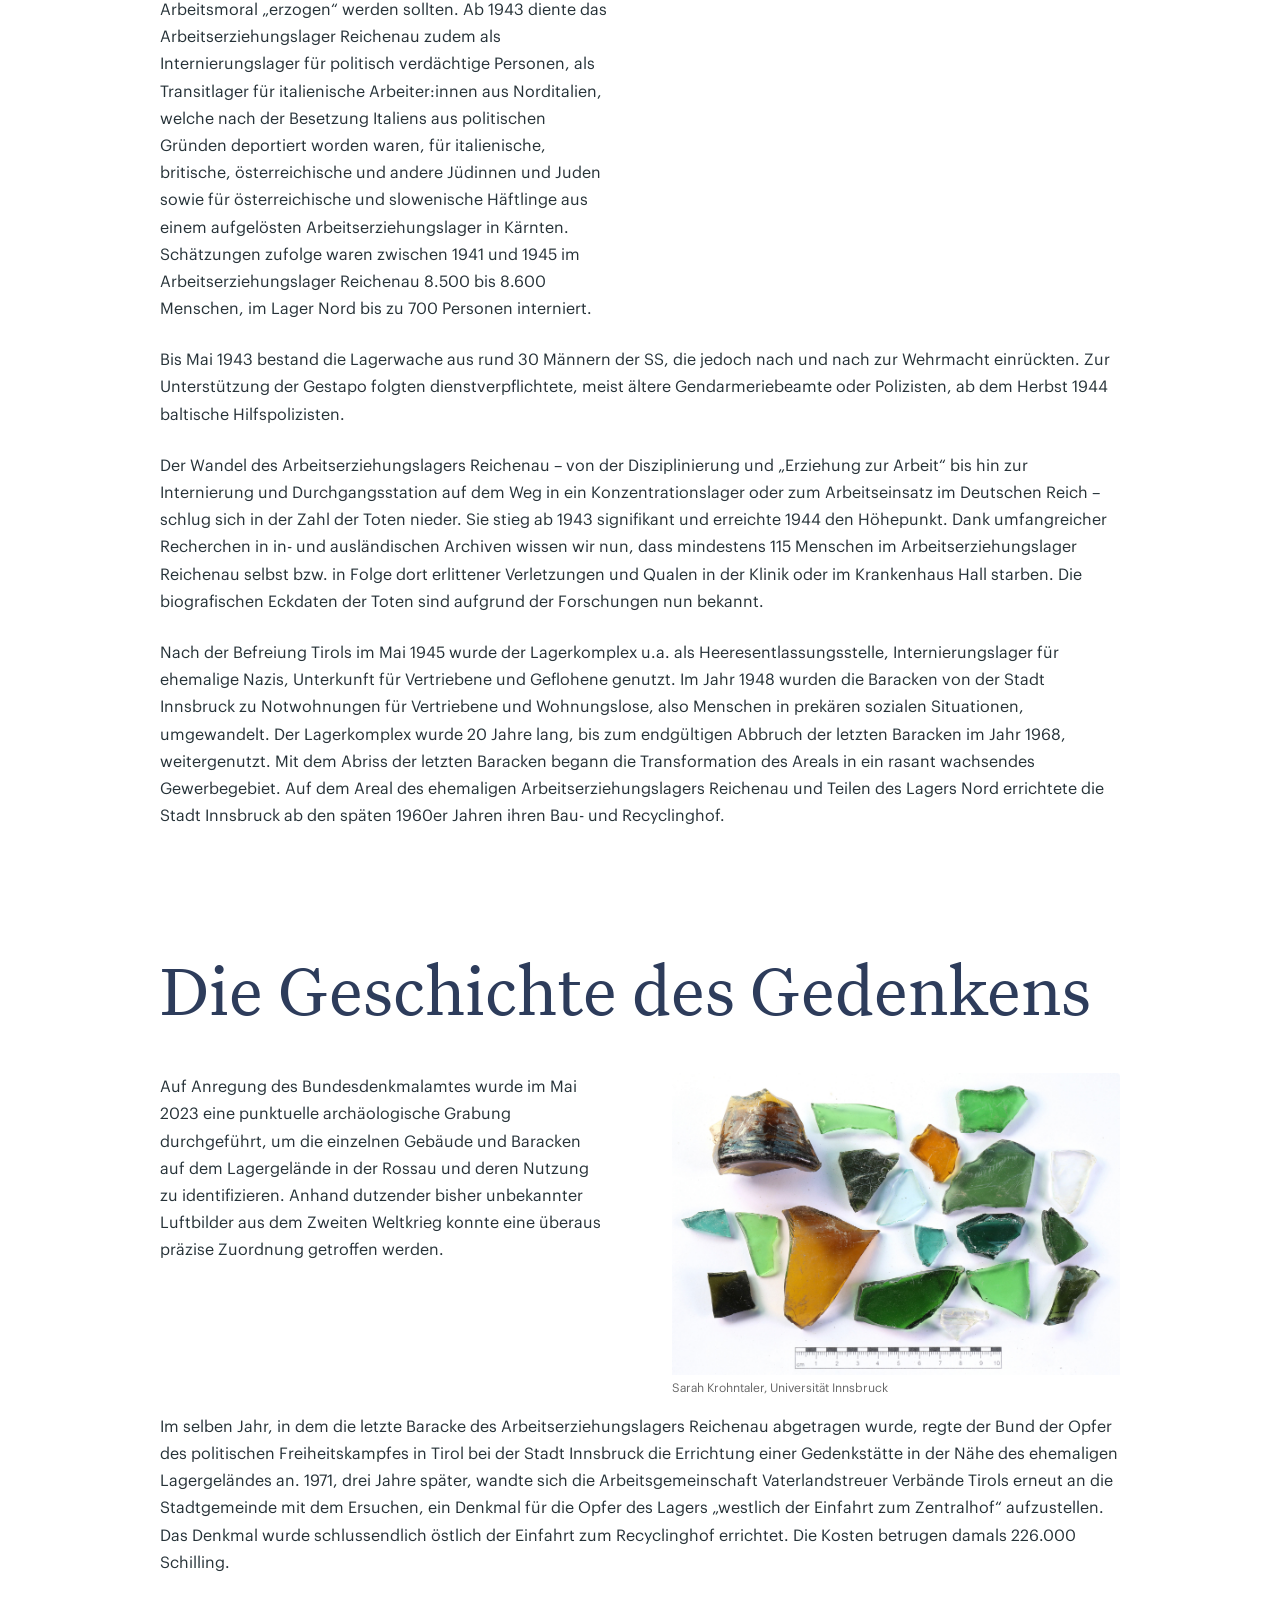
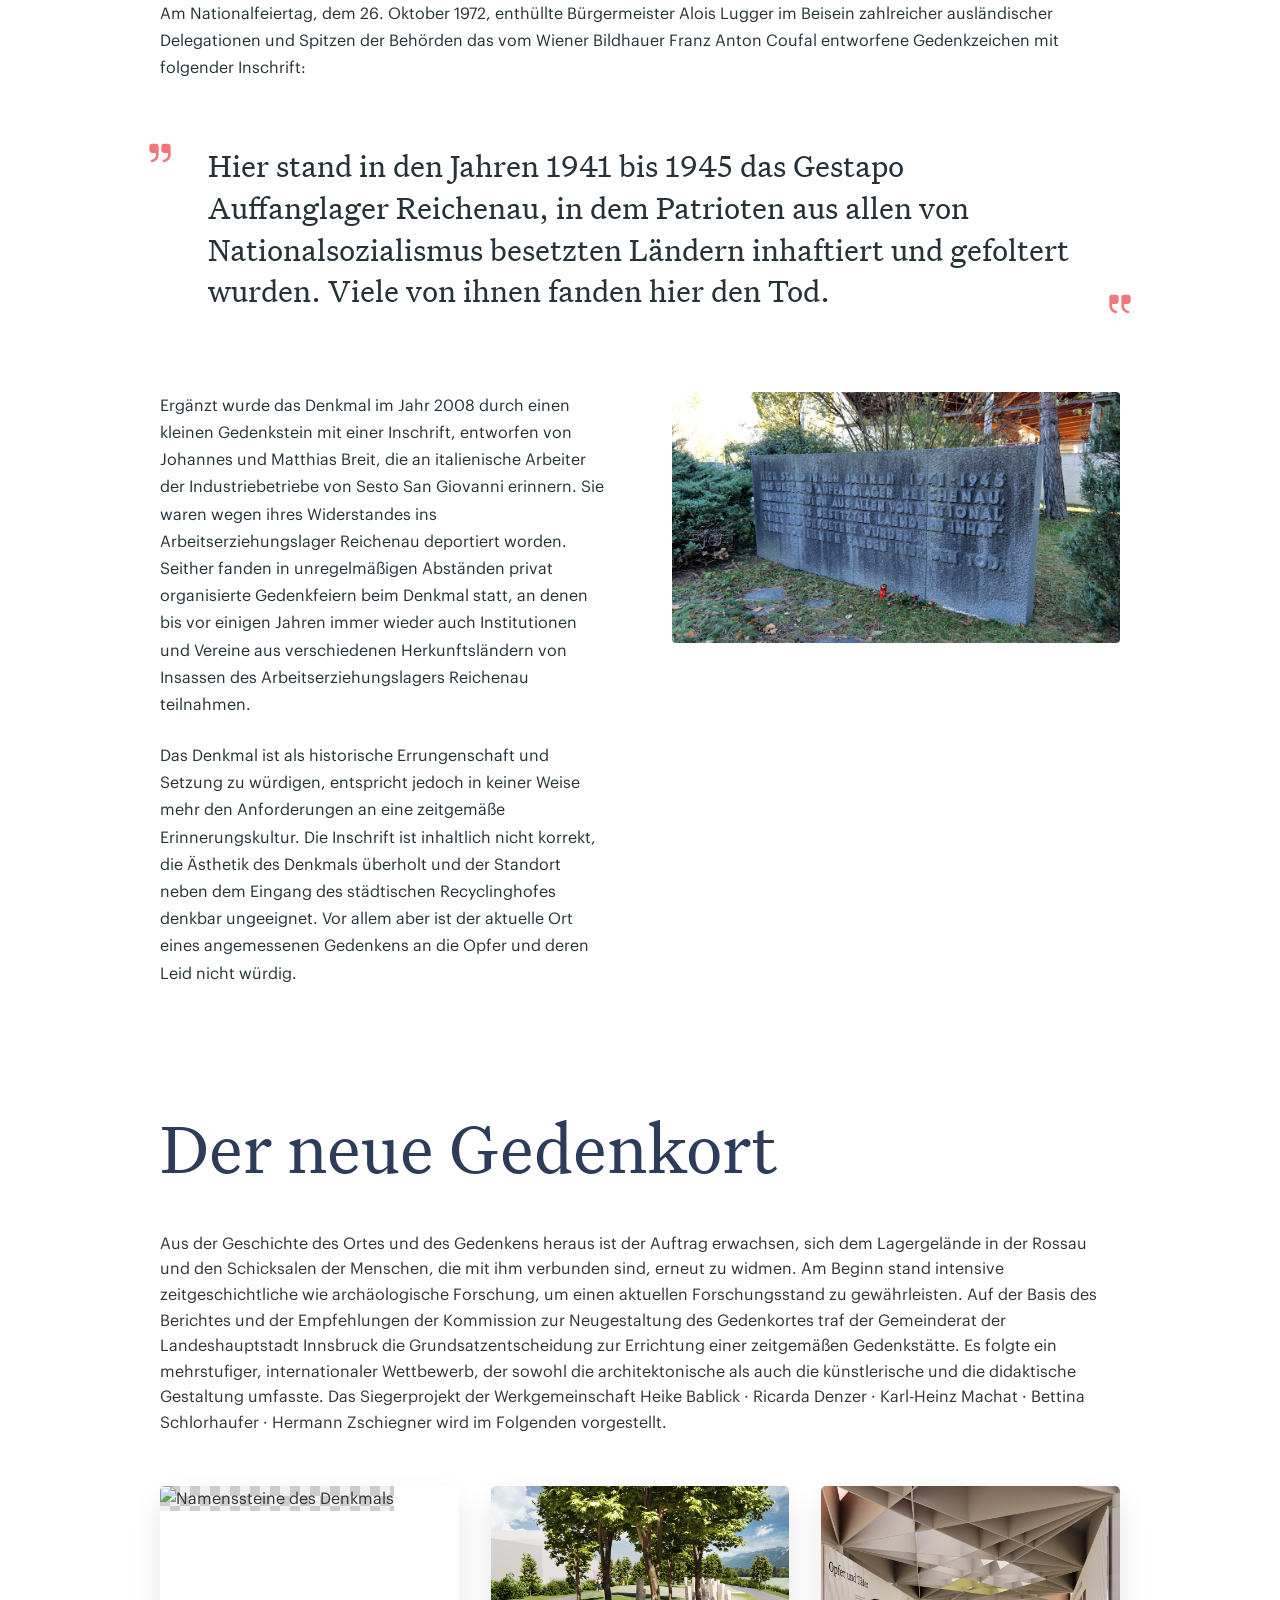
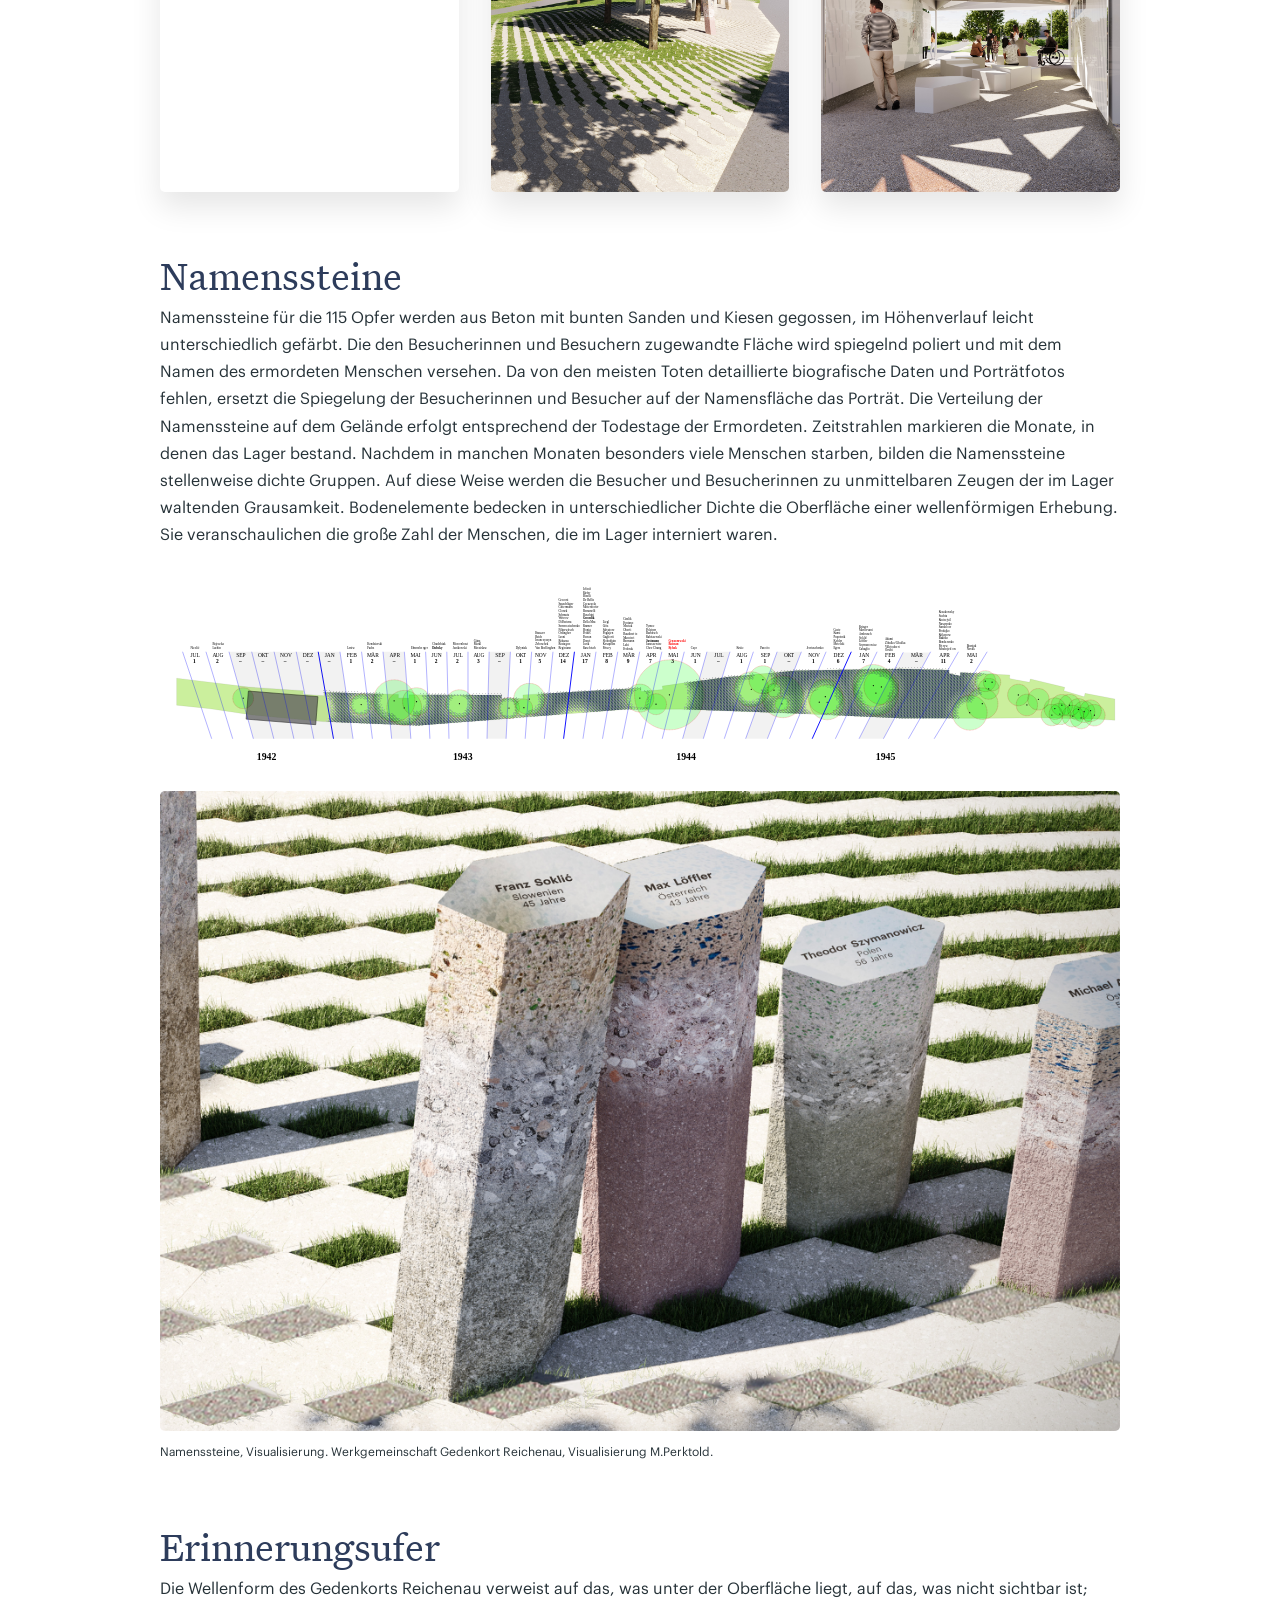
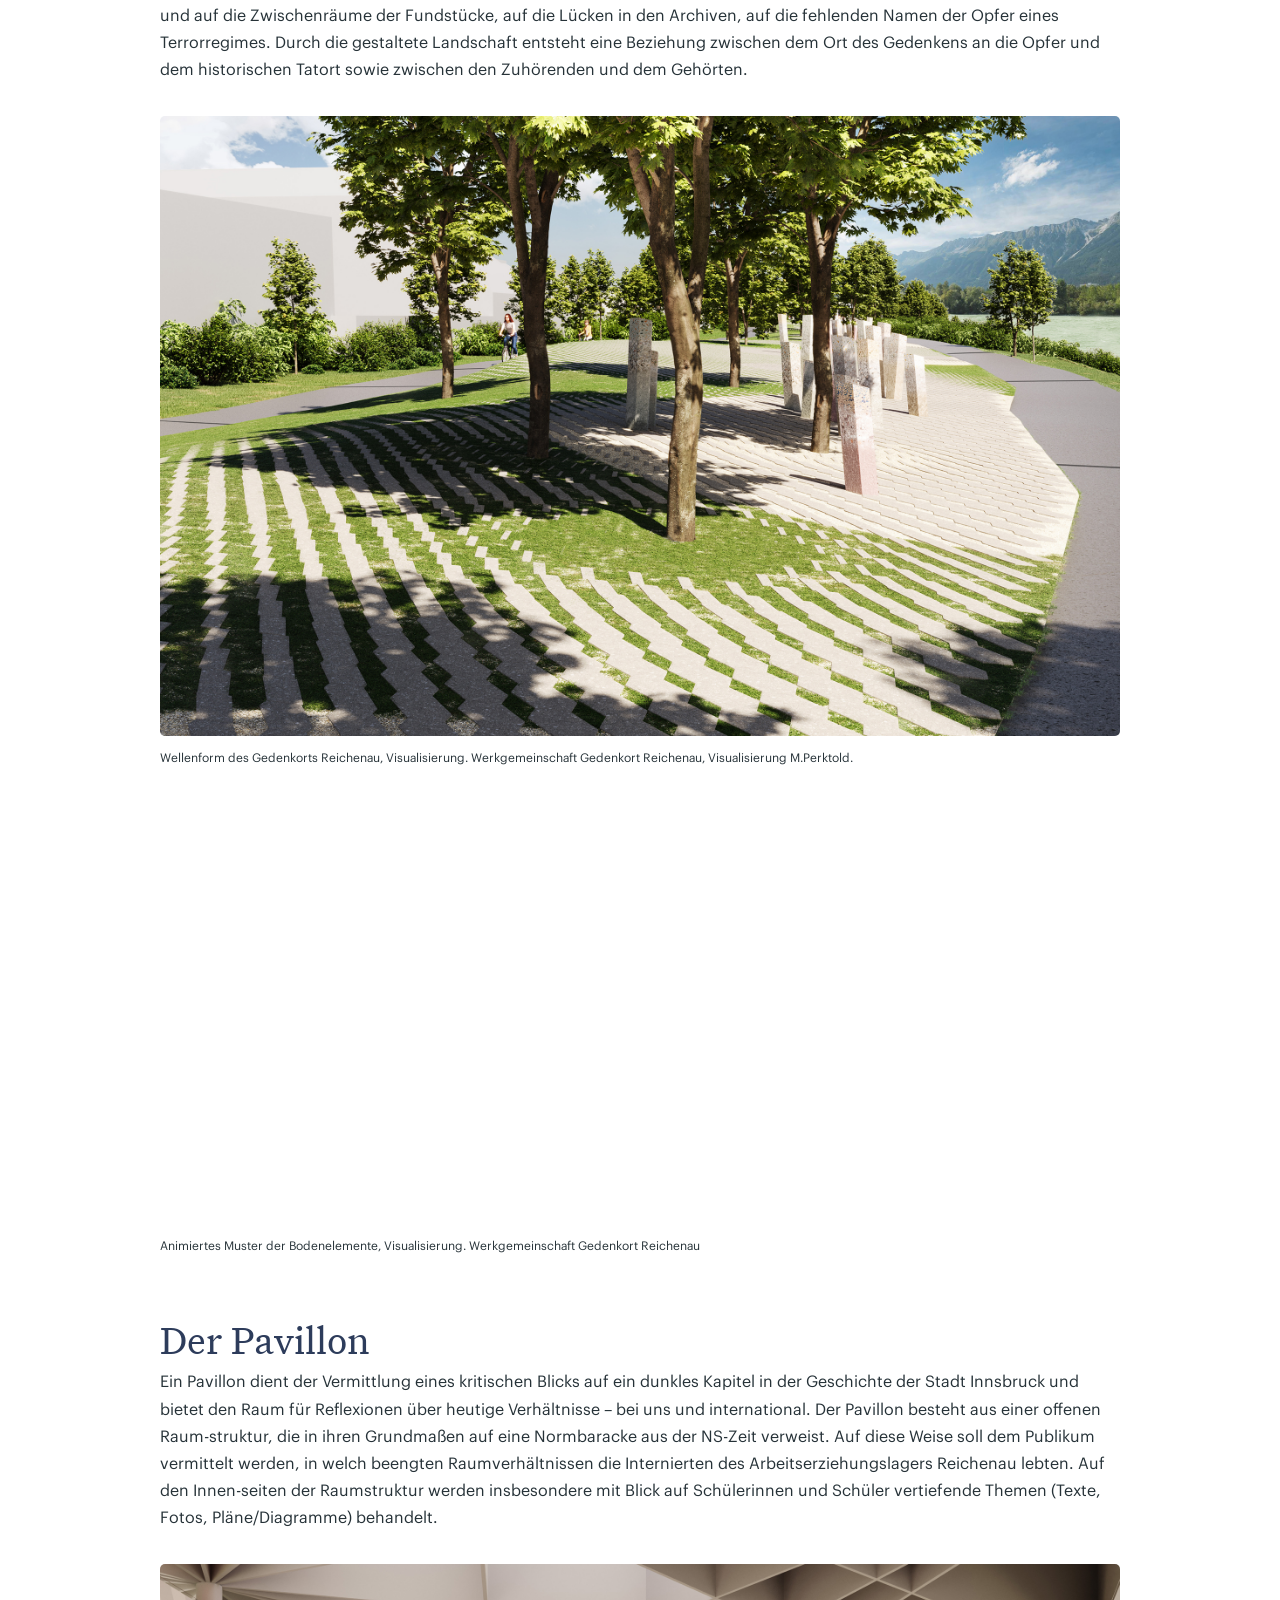
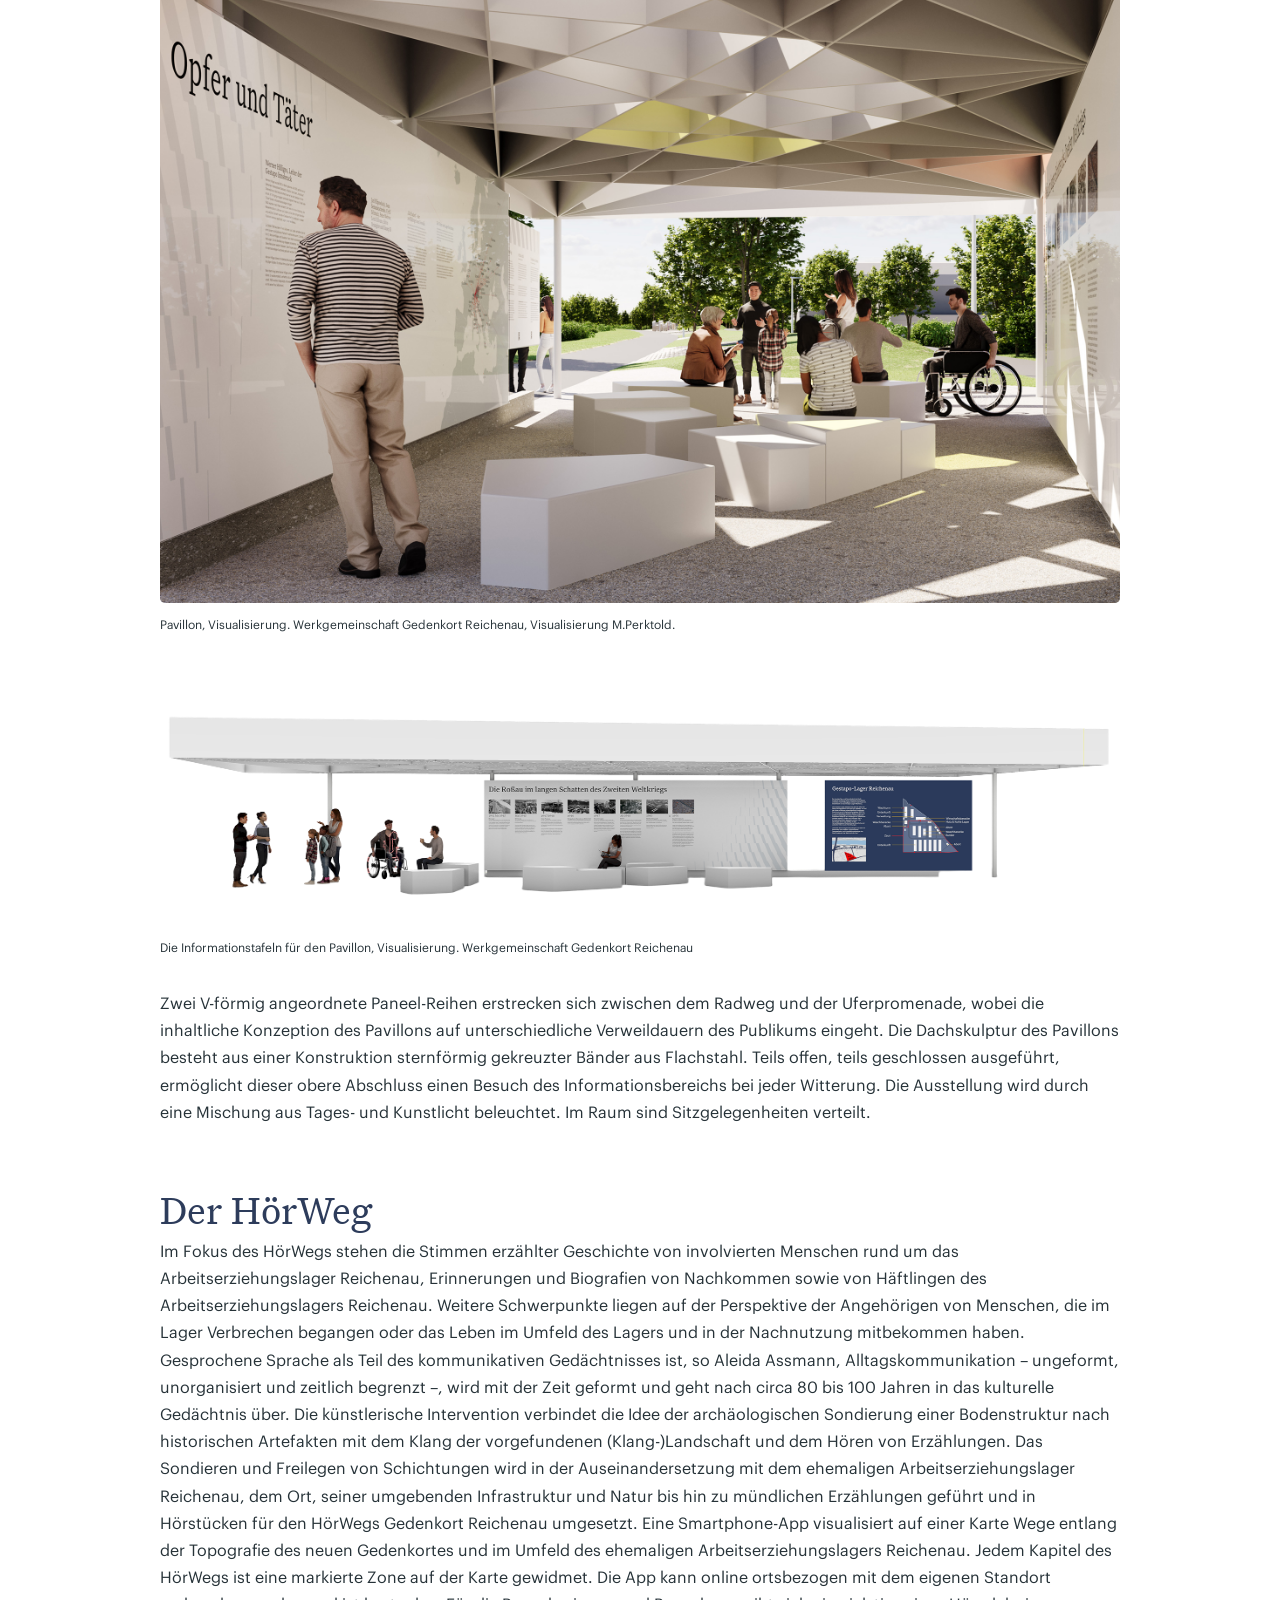
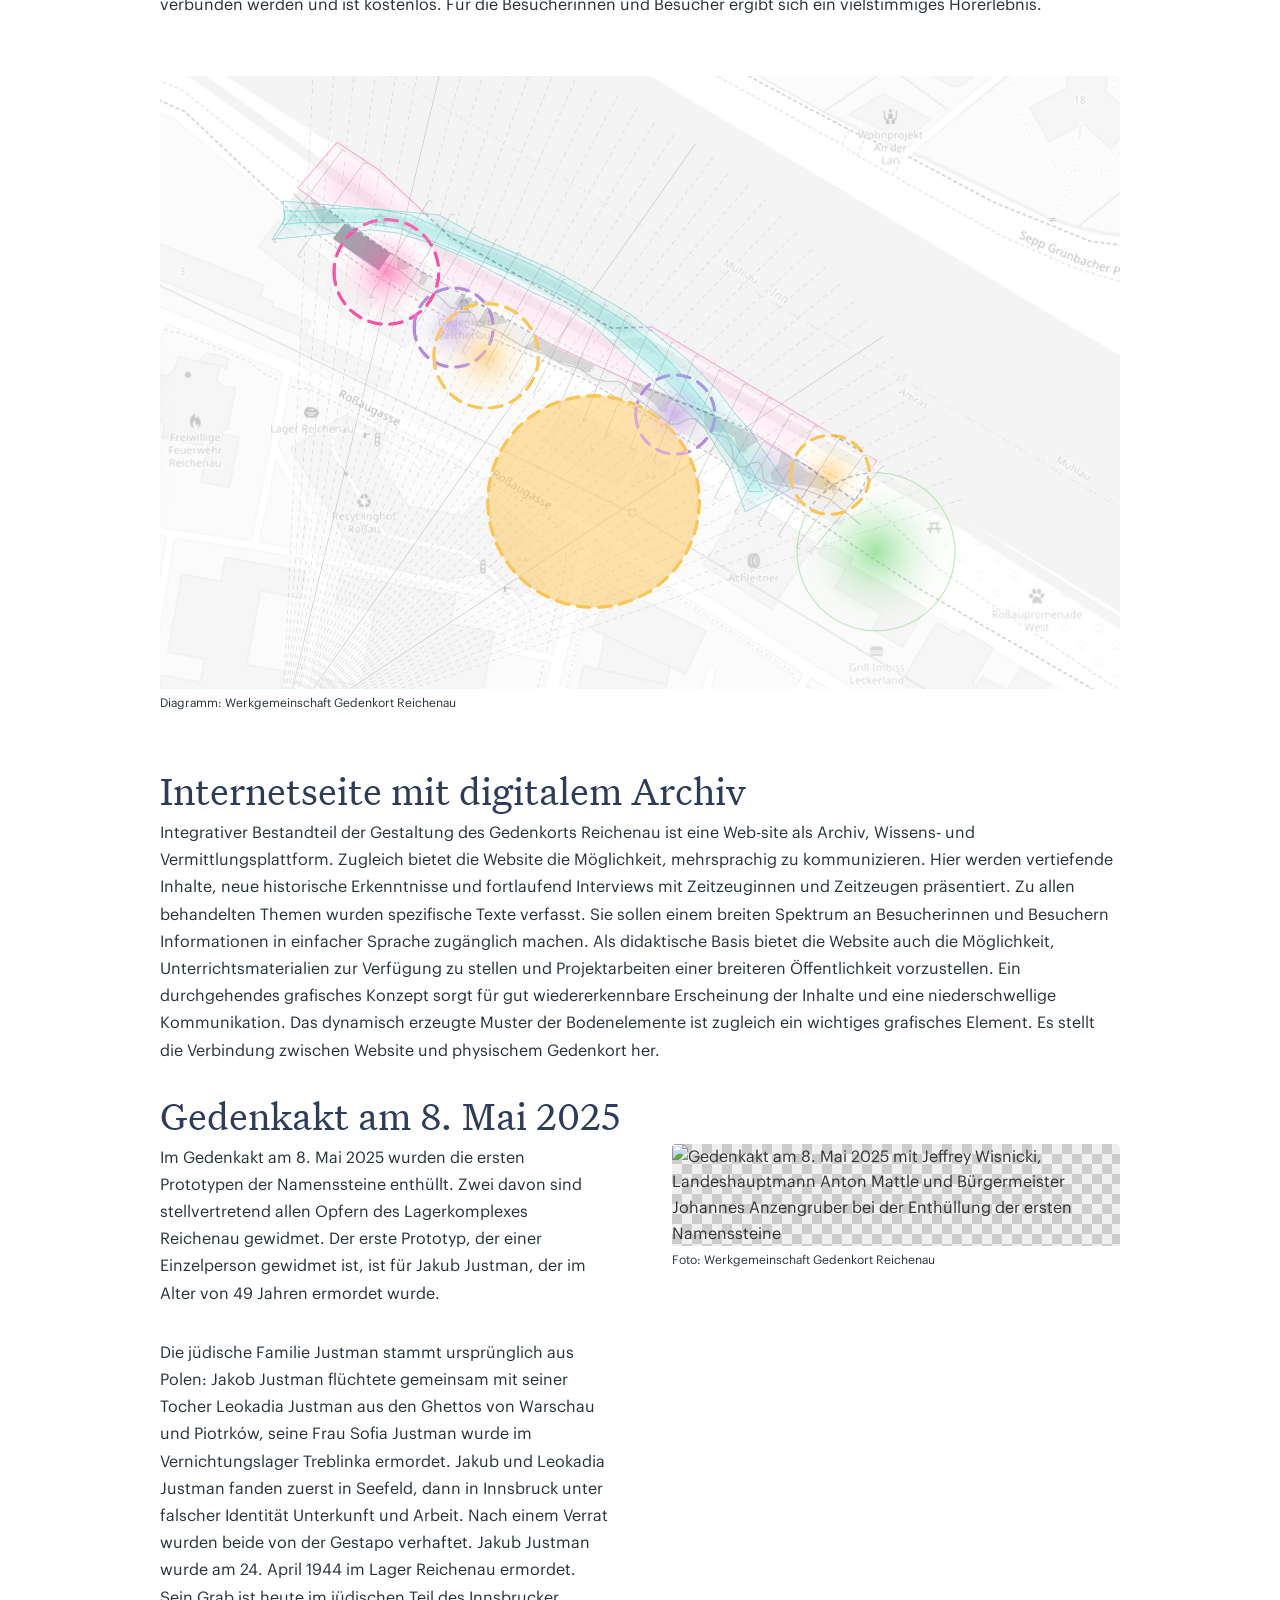
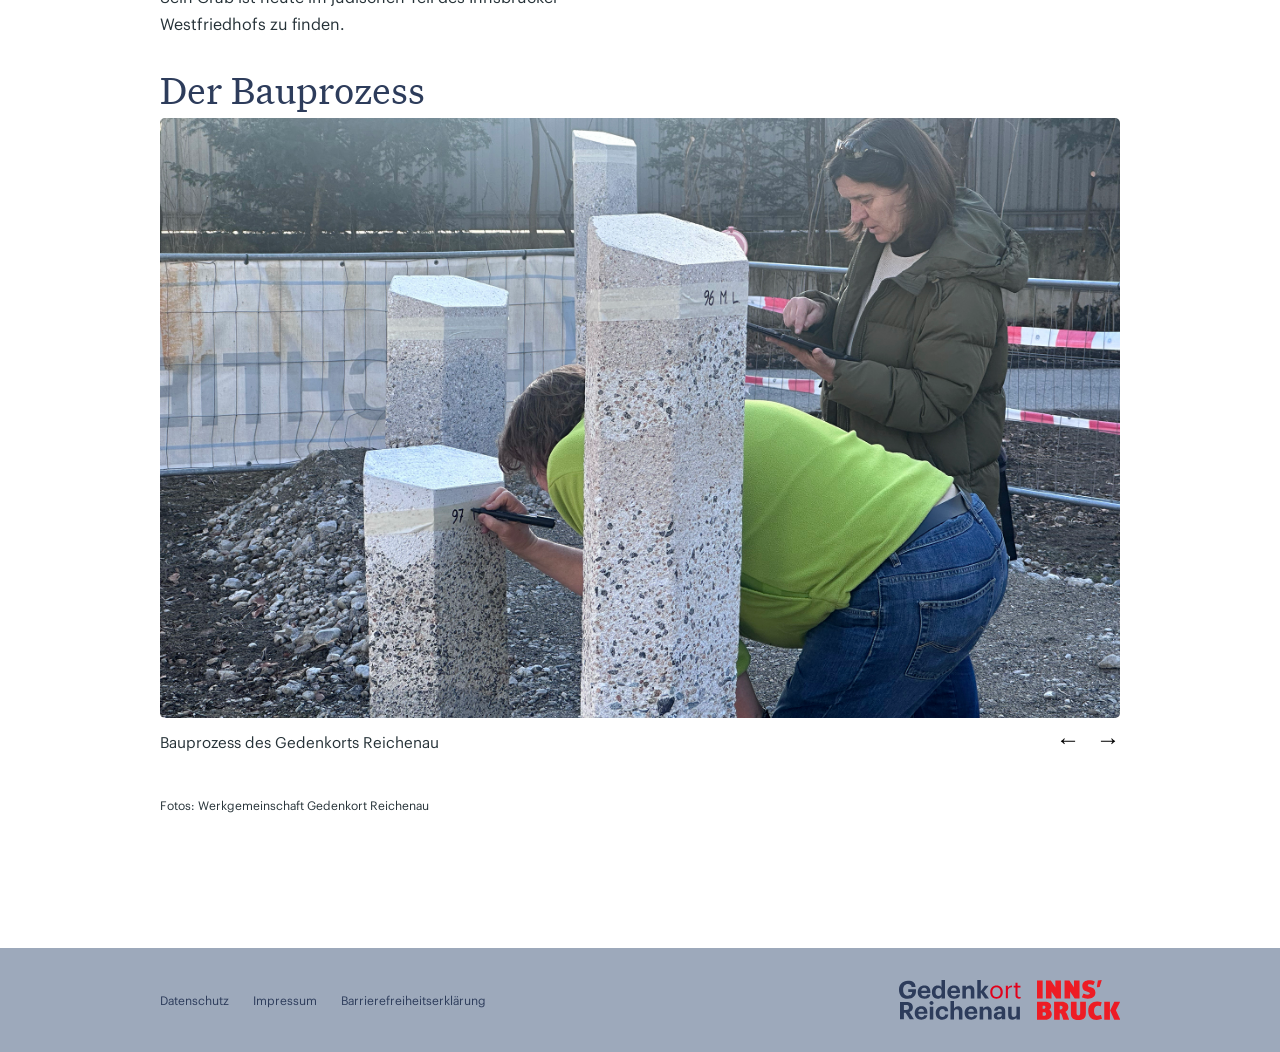
==== commit f6ca1256: "added sticky headers" ====
--- a/index.html
+++ b/index.html
@@ -96,10 +96,10 @@
                                     <input class="comparison-slider" type="range" min="0" max="100" step="0.1" value="50" 
                                            oninput="this.closest('.image-comparison-container').style.setProperty('--range', this.value + '%')">
                                     
-                                    <!-- Labels -->
+                                    <!-- Labels / Buttons for mobile -->
                                     <div class="comparison-labels">
-                                        <span class="label-before">1945</span>
-                                        <span class="label-after">2024</span>
+                                        <button class="label-before active" data-year="1945">1945</button>
+                                        <button class="label-after" data-year="2024">2024</button>
                                     </div>
                                     
                                     <!-- Close Button (only visible when zoomed) -->
@@ -116,7 +116,8 @@
                             
                             <!-- Image Description -->
                             <div class="image-description">
-                                <p>Ziehen Sie den Schieberegler, um die 1945 sichtbaren Lagerstrukturen mit der modernen Industrie- und Gewerbeentwicklung zu vergleichen, die heute das Gelände einnimmt.</p>
+                                <p class="desktop-description">Ziehen Sie den Schieberegler, um die 1945 sichtbaren Lagerstrukturen mit der modernen Industrie- und Gewerbeentwicklung zu vergleichen, die heute das Gelände einnimmt.</p>
+                                <p class="mobile-description">Klicken Sie auf die Jahreszahlen, um zwischen den Luftbildern von 1945 und 2024 zu wechseln und die Transformation des Geländes zu vergleichen.</p>
                             </div>
                         </div>
                     </div>
@@ -133,8 +134,8 @@
                     <p>Diese Karte von Österreich zeigt alle bekannten NS-Lager, basierend auf einer Datenbank des Historikers Horst Schreiber. Klicken Sie auf einen Marker, um mehr Details zum Lager zu sehen.</p>
                     
                     <!-- Historical Context Map -->
-                    <div id="map-container">
-                        <!-- Filter Controls -->
+                    <div id="map-wrapper">
+                        <!-- Filter Controls (outside #map-container to escape its overflow:hidden stacking context) -->
                         <div id="map-controls" class="map-controls">
                             <button id="filter-toggle-btn" class="filter-toggle-btn" aria-label="Toggle filters">
                                 <span class="material-icons">filter_list</span>
@@ -172,6 +173,8 @@
                                 </label>
                             </div>
                         </div>
+
+                        <div id="map-container">
 
                         <!-- Map Display -->
                         <div id="mapbox-map"></div>
@@ -200,7 +203,8 @@
                                 </div>
                             </div>
                         </div>
-                    </div>
+                        </div> <!-- /#map-container -->
+                    </div> <!-- /#map-wrapper -->
                     
                     <div class="about-content">
                         <div class="about-text">
@@ -284,17 +288,14 @@
         </section>
 
         <!-- The New Memorial Section -->
-        <section id="memorial" class="memorial-hero">
-            <div class="container">
-                <div class="memorial-hero-content">
-                    <h2 class="section-title">Der neue Gedenkort</h2>
-                    <p class="section-intro">Aus der Geschichte des Ortes und des Gedenkens heraus ist der Auftrag erwachsen, sich dem Lagergelände in der Rossau und den Schicksalen der Menschen, die mit ihm verbunden sind, erneut zu widmen. Am Beginn stand intensive zeitgeschichtliche wie archäologische Forschung, um einen aktuellen Forschungsstand zu gewährleisten. Auf der Basis des Berichtes und der Empfehlungen der Kommission zur Neugestaltung des Gedenkortes traf der Gemeinderat der Landeshauptstadt Innsbruck die Grundsatzentscheidung zur Errichtung einer zeitgemäßen Gedenkstätte. Es folgte ein mehrstufiger, internationaler Wettbewerb, der sowohl die architektonische als auch die künstlerische und die didaktische Gestaltung umfasste. Das Siegerprojekt der Werkgemeinschaft Heike Bablick · Ricarda Denzer · Karl-Heinz Machat · Bettina Schlorhaufer · Hermann Zschiegner wird im Folgenden vorgestellt.</p>
-                </div>
-            </div>
-        </section>
-
-        <!-- Memorial Gallery Section -->
-        <section class="gallery">
+        <section id="memorial" class="about">
+            <h2 class="section-title">Der neue Gedenkort</h2>
+            <div class="container">
+                <div class="memorial-content">
+                    <p>Aus der Geschichte des Ortes und des Gedenkens heraus ist der Auftrag erwachsen, sich dem Lagergelände in der Rossau und den Schicksalen der Menschen, die mit ihm verbunden sind, erneut zu widmen. Am Beginn stand intensive zeitgeschichtliche wie archäologische Forschung, um einen aktuellen Forschungsstand zu gewährleisten. Auf der Basis des Berichtes und der Empfehlungen der Kommission zur Neugestaltung des Gedenkortes traf der Gemeinderat der Landeshauptstadt Innsbruck die Grundsatzentscheidung zur Errichtung einer zeitgemäßen Gedenkstätte. Es folgte ein mehrstufiger, internationaler Wettbewerb, der sowohl die architektonische als auch die künstlerische und die didaktische Gestaltung umfasste. Das Siegerprojekt der Werkgemeinschaft Heike Bablick · Ricarda Denzer · Karl-Heinz Machat · Bettina Schlorhaufer · Hermann Zschiegner wird im Folgenden vorgestellt.</p>
+                </div>
+            </div>
+        <div class="gallery">
             <div class="container">
                 <div class="gallery-grid">
                     <div class="gallery-item">
@@ -413,6 +414,7 @@
                         </div>
                 </div>
             </div>
+        </div>
         </section>
     </main>
 
@@ -468,8 +470,8 @@
     </footer>
 
     <script src="js/script.js"></script>
-    <script src="debug.js"></script>
-    <script src="debug-maps.js"></script>
+    <!-- <script src="debug.js"></script> -->
+    <!-- <script src="debug-maps.js"></script> -->
     <!-- <script src="simple-map.js"></script> -->
     <script src="js/map.js"></script>
 </body>
--- a/css/styles.css
+++ b/css/styles.css
@@ -63,6 +63,12 @@
     font-display: swap;
 }
 
+/* Global custom properties — defined on :root so they inherit to all elements,
+   including h2s that are direct children of section.about (not wrapped in .container) */
+:root {
+    --c-pad: 20px; /* horizontal container padding; used for sticky title alignment */
+}
+
 /* Reset and Base Styles */
 * {
     margin: 0;
@@ -75,7 +81,7 @@
     height: 100%;
     width: 100%;
     max-width: 100vw;
-    overflow-x: hidden;
+    overflow-x: clip; /* clip doesn't create a scroll container, preserving position:sticky */
 }
 
 body {
@@ -88,7 +94,7 @@
     flex-direction: column;
     width: 100%;
     max-width: 100vw;
-    overflow-x: hidden;
+    overflow-x: clip; /* clip doesn't create a scroll container, preserving position:sticky */
 }
 
 main {
@@ -103,7 +109,7 @@
     width: 100%;
     max-width: 1000px;
     margin: 0 auto;
-    padding: 0 20px;
+    padding: 0 var(--c-pad);
     box-sizing: border-box;
 }
 
@@ -285,11 +291,9 @@
     width: 100% !important;
 }
 .mobile-footer-logos .footer-logo {
-    /* height: 55px; */
-    
-    /* width: calc(100% - 20px); */
-    margin: 0 0 0 0;
-    justify-content: space-between;
+    height: 55px;
+    width: auto;
+    margin: 0;
 }
 
 /* Hero Section */
@@ -443,8 +447,57 @@
     text-align: left;
     margin-bottom: 3rem;
     color: #2D3C5B;
-    position: relative;
     font-family: 'Untitled Serif', Georgia, serif;
+    position: sticky;
+    top: var(--sticky-top, 70px);
+    z-index: 9999; /* second highest after .header (10000) */
+    background-color: transparent;
+    /* Only background-color and box-shadow transition — layout transitions on sticky
+       elements shift the flow placeholder and cause scroll-anchor jitter */
+    transition: background-color 0.2s ease, box-shadow 0.2s ease;
+}
+
+/* Full-viewport background strip on the sticky h2, via pseudo-element so the
+   text stays aligned with the container while the bar bleeds edge to edge.
+   Formula: min(-pad, 500px - 50vw - pad) pulls left edge to viewport x=0
+   whether or not the container is constrained by its max-width. */
+.section-title::before {
+    content: '';
+    position: absolute;
+    top: 0;
+    bottom: 0;
+    left: min(calc(-1 * var(--c-pad, 20px)), calc(500px - 50vw - var(--c-pad, 20px)));
+    width: 100vw;
+    background: transparent;
+    box-shadow: none;
+    z-index: -1;
+    transition: background-color 0.2s ease, box-shadow 0.2s ease;
+}
+
+.section-title.is-stuck {
+    font-size: 2.25rem;
+    line-height: 2.25rem;
+    padding: 0.75rem 0;
+}
+
+.section-title.is-stuck::before {
+    background: #ffffff;
+    box-shadow: 0 2px 10px rgba(0, 0, 0, 0.12);
+}
+
+/* When h2 is a direct child of .about (not wrapped in .container), its own box
+   already spans full width — the ::before left offset must be 0, not the
+   container-relative inset used for the other sections. */
+.about > .section-title::before,
+.about > h2.section-title::before {
+    left: 0;
+}
+
+/* Zero-height sentinel placed before each section title to track natural scroll position */
+.sticky-sentinel {
+    height: 0;
+    pointer-events: none;
+    visibility: hidden;
 }
 
 /* .section-title::after {
@@ -464,10 +517,19 @@
     }
 } */
 
+/* When section-title is a direct child of .about (not wrapped in .container),
+   indent it to match the container layout */
+.about > .section-title,
+.about > h2.section-title {
+    padding-left: max(var(--c-pad, 20px), calc((100% - 1000px) / 2 + var(--c-pad, 20px)));
+    padding-right: max(var(--c-pad, 20px), calc((100% - 1000px) / 2 + var(--c-pad, 20px)));
+}
+
 /* About Section */
 .about {
     padding: 50px 0;
     background-color: #fff;
+    overflow-anchor: none; /* prevent scroll anchoring from interfering with position:sticky */
 }
 
 .about-content {
@@ -786,6 +848,18 @@
     font-size: 0.9rem;
     font-weight: 600;
     font-family: 'Graphik', sans-serif;
+    border: none;
+    cursor: default;
+    transition: all 0.3s ease;
+}
+
+/* Mobile and desktop description text */
+.mobile-description {
+    display: none !important;
+}
+
+.desktop-description {
+    display: block !important;
 }
 
 /* Zoom button */
@@ -941,6 +1015,54 @@
 }
 
 @media (max-width: 768px) {
+    /* Hide slider on mobile */
+    .comparison-slider {
+        display: none;
+    }
+    
+    /* Make labels into clickable buttons on mobile */
+    .comparison-labels {
+        pointer-events: auto;
+        bottom: 15px;
+        padding: 0 15px;
+        justify-content: space-between;
+    }
+    
+    .label-before,
+    .label-after {
+        cursor: pointer;
+        opacity: 0.6;
+        border: 2px solid transparent;
+    }
+    
+    .label-before.active,
+    .label-after.active {
+        opacity: 1;
+        background: rgba(44, 85, 48, 0.9);
+        border-color: rgba(255, 255, 255, 0.6);
+        transform: scale(1.05);
+    }
+    
+    /* Add fade transition for foreground image on mobile */
+    .image-foreground {
+        transition: opacity 0.5s ease;
+        clip-path: none !important; /* Remove mask on mobile, show full image */
+    }
+    
+    .image-comparison-container.show-2024 .image-foreground {
+        opacity: 0;
+    }
+    
+    /* Swap description text on mobile */
+    .mobile-description {
+        display: block !important;
+        font-size: 0.8rem;
+    }
+    
+    .desktop-description {
+        display: none !important;
+    }
+    
     .zoom-button {
         width: 36px;
         height: 36px;
@@ -968,8 +1090,8 @@
 
 /* Gallery Section */
 .gallery {
-    padding: 100px 0;
-    background: linear-gradient(135deg, #f5f7fa 0%, #c3cfe2 100%);
+    padding: 50px 0;
+    background: #ffffff;
 }
 
 .gallery-grid {
@@ -1048,8 +1170,7 @@
 
 .history-detailed {
     margin-top: 4rem;
-    padding-top: 3rem;
-    border-top: 2px solid #e9ecef;
+    /* padding-top: 3rem; */
 }
 
 .history-detailed h3 {
@@ -1099,14 +1220,14 @@
 .memorial-feature h3 {
     color: #2D3C5B;
     margin-bottom: 0.5rem;
-    font-size: 4.5rem;
-    line-height: 4.5rem;
+    font-size: 2.5rem;
+    line-height: 2.5rem;
     font-weight: 400;
     font-family: 'Untitled Serif', Georgia, serif;
 }
 
 .memorial-feature p {
-    margin-bottom: 1rem;
+    margin-bottom: 2rem;
     color: #263238;
     line-height: 1.7;
 }
@@ -1577,6 +1698,7 @@
     .memorial-hero .section-intro {
         font-size: 1.1rem;
         line-height: 1.6;
+        text-align: left;
     }
 
     .about-content,
@@ -1673,6 +1795,13 @@
         line-height: 2rem;
     }
 
+    /* Sticky section title on mobile */
+    .section-title.is-stuck {
+        font-size: 1.4rem;
+        line-height: 1.4rem;
+        padding: 0.5rem 0;
+    }
+
     .memorial-feature h3 {
         font-size: 2rem;
         line-height: 2rem;
@@ -1693,8 +1822,12 @@
         padding: 0 15px;
     }
 
+    :root {
+        --c-pad: 15px;
+    }
+
     .container {
-        padding: 0 15px;
+        /* padding inherits from :root --c-pad above */
     }
 
     .footer-content {
@@ -1721,9 +1854,8 @@
     }
 
     .footer-logo {
-        height: 70px;
-        flex: 1;
-        max-width: calc(50% - 10px);
+        height: 55px;
+        width: auto;
         object-fit: contain;
     }
 
@@ -1780,12 +1912,17 @@
     background-color: #fff;
 }
 
+#map-wrapper {
+    position: relative;
+    /* no z-index — keeps map tiles in normal stacking order below sticky h2 */
+    margin-bottom: 4rem;
+}
+
 #map-container {
     position: relative;
     height: 520px;
     border-radius: 5px;
     overflow: hidden;
-    margin-bottom: 4rem;
     /* box-shadow: 0 15px 30px rgba(0, 0, 0, 0.1); */
 }
 
@@ -1798,7 +1935,7 @@
     padding: .5rem;
     border-radius: 4px;
     box-shadow: 0 5px 15px rgba(0, 0, 0, 0.1);
-    z-index: 100;
+    z-index: 200;
     max-width: 280px;
 }
 
@@ -2143,7 +2280,7 @@
     /* background: #EEE; */
     border-radius: 4px;
     overflow: hidden;
-    margin: 2rem 0;
+    /* margin: 2rem 0; */
     /* box-shadow: 0 4px 20px rgba(0, 0, 0, 0.1); */
 }
 
@@ -2206,7 +2343,7 @@
 /* Image Carousel */
 .carousel-container {
     width: 100%;
-    margin: 2rem 0;
+    /* margin: 2rem 0; */
 }
 
 .carousel-image-wrapper {
